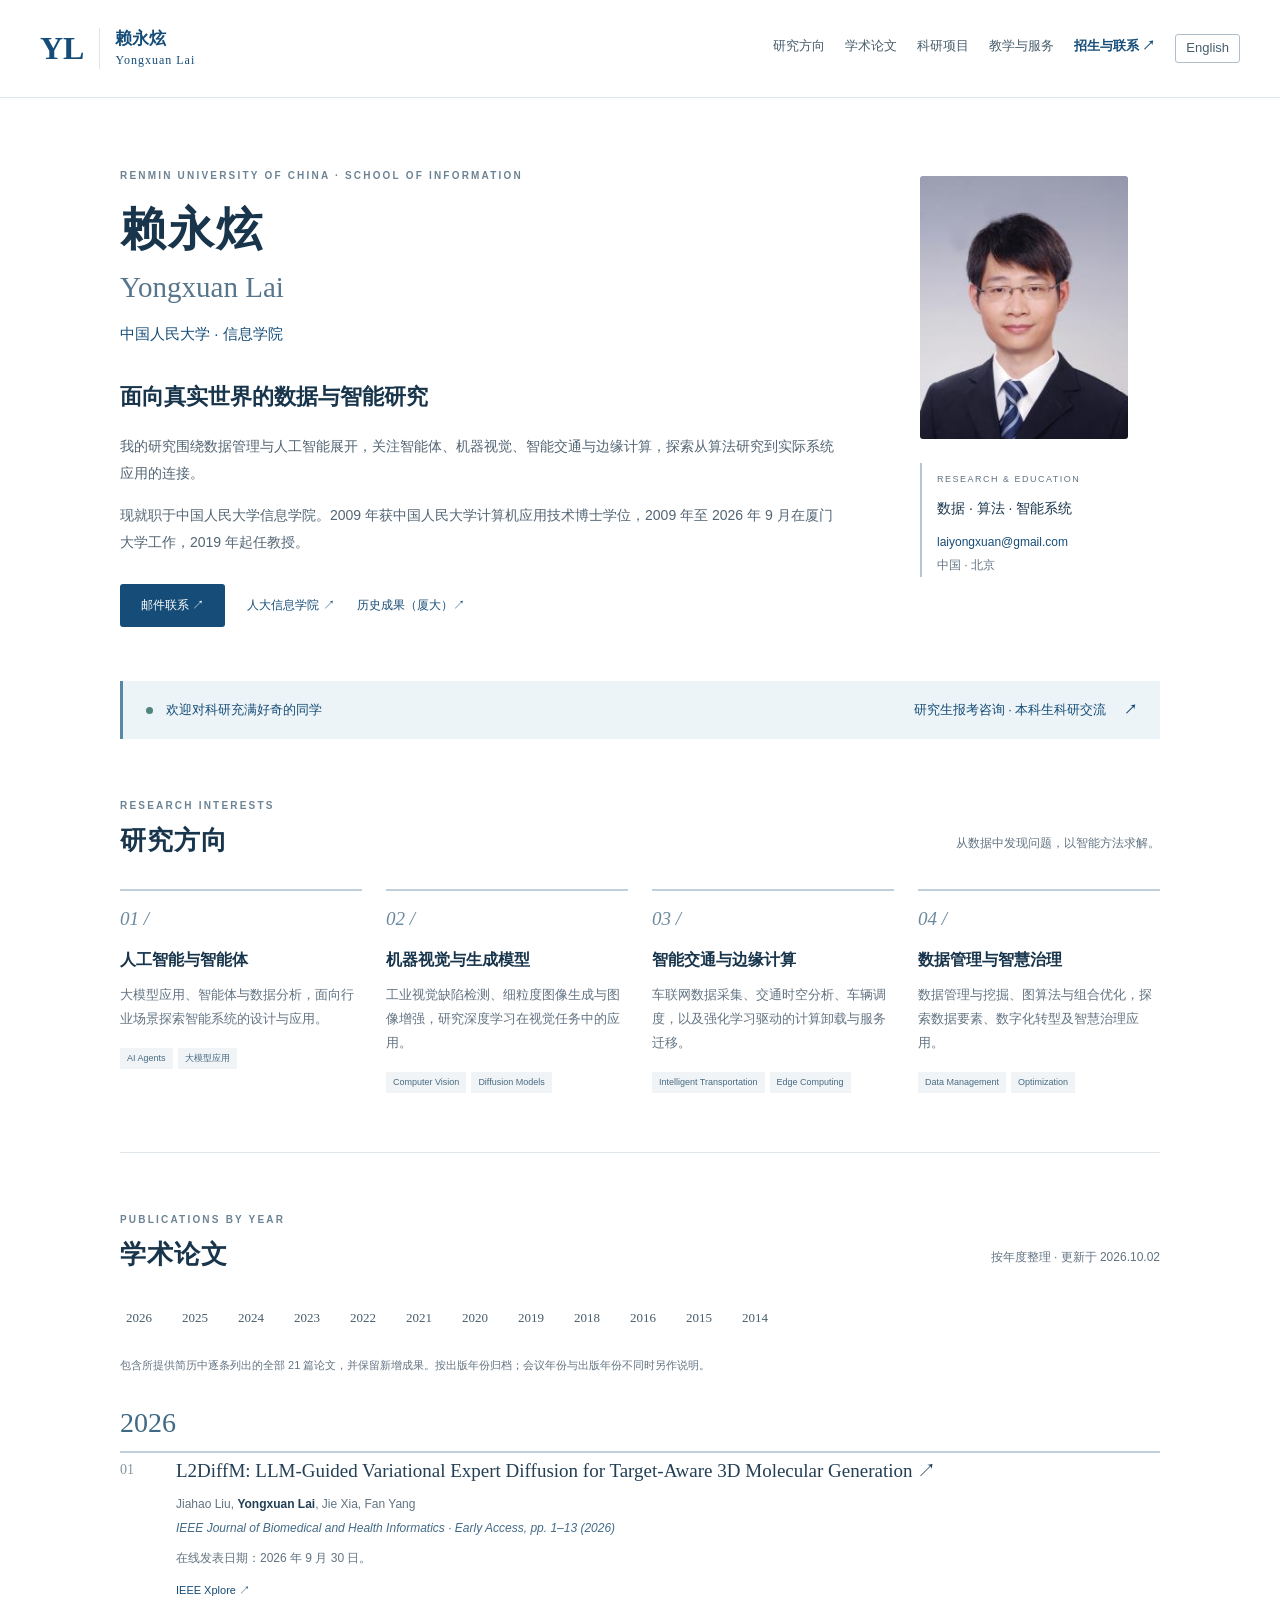
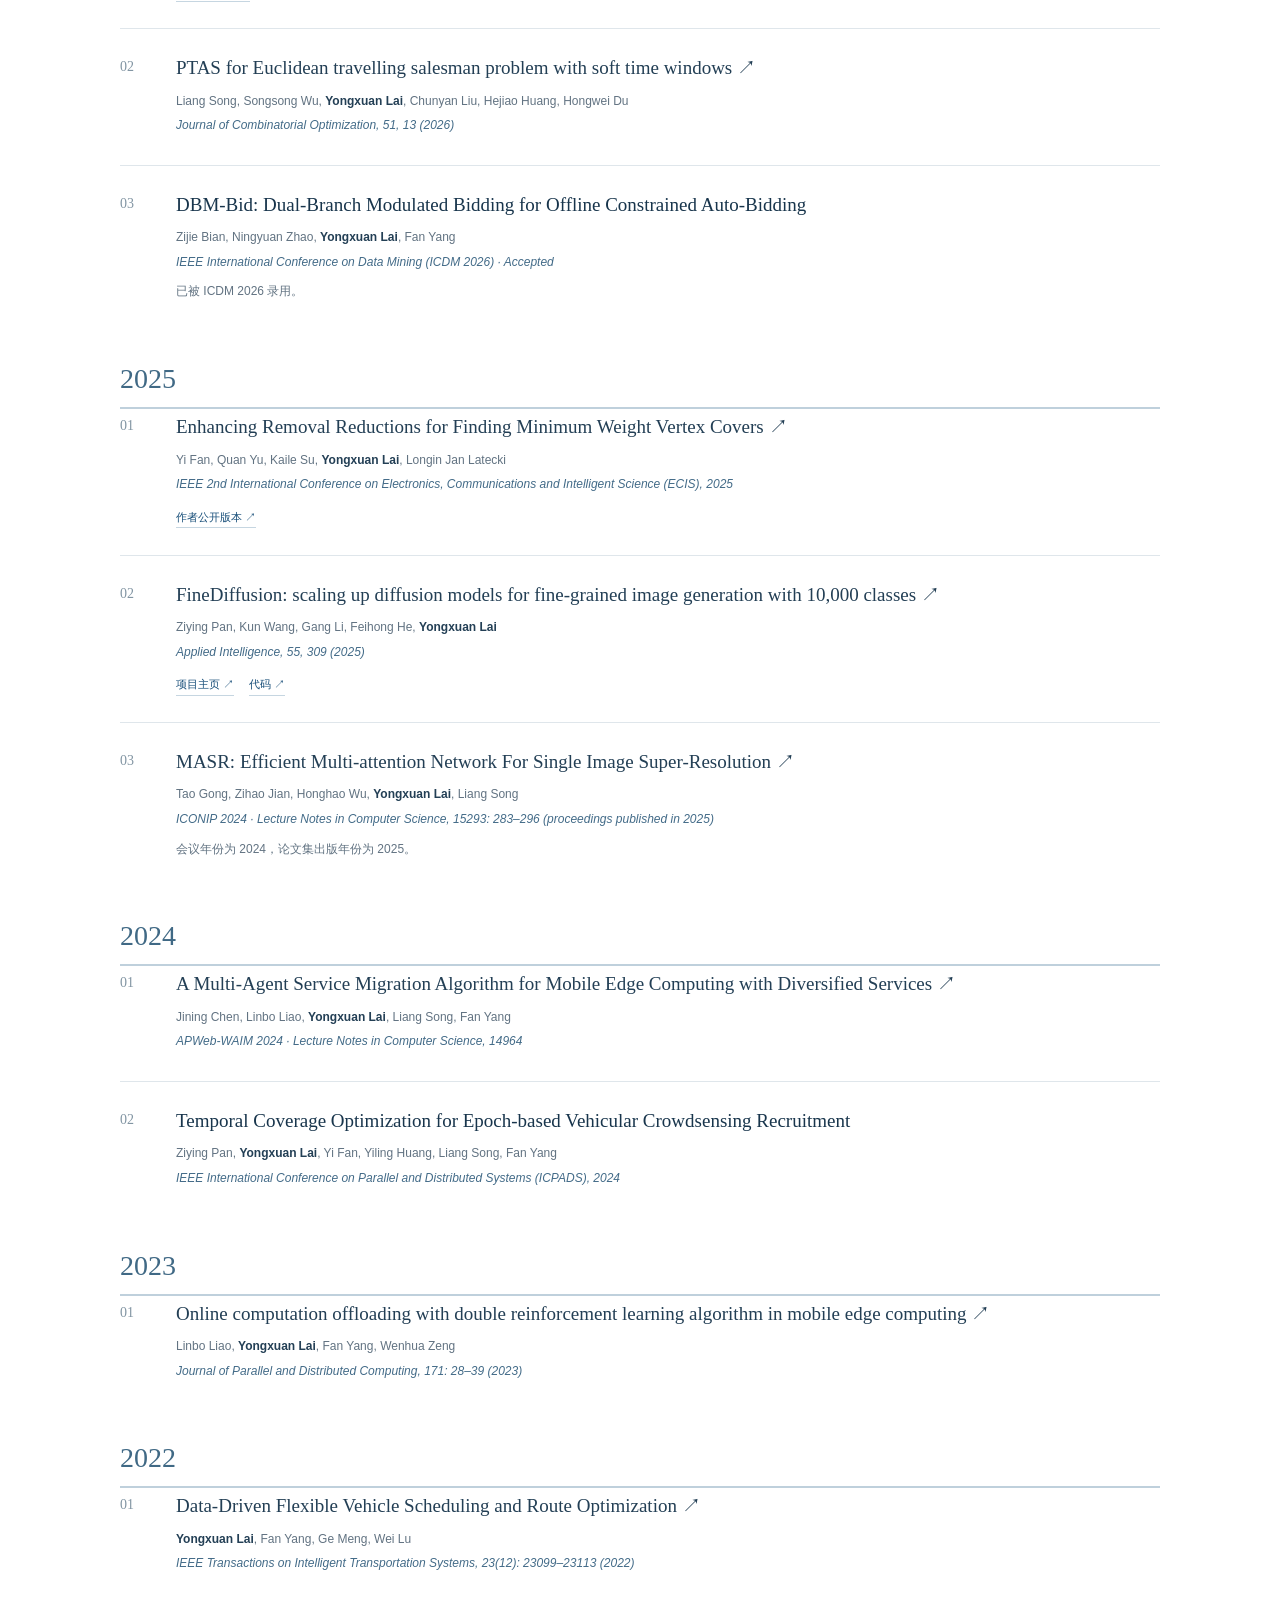
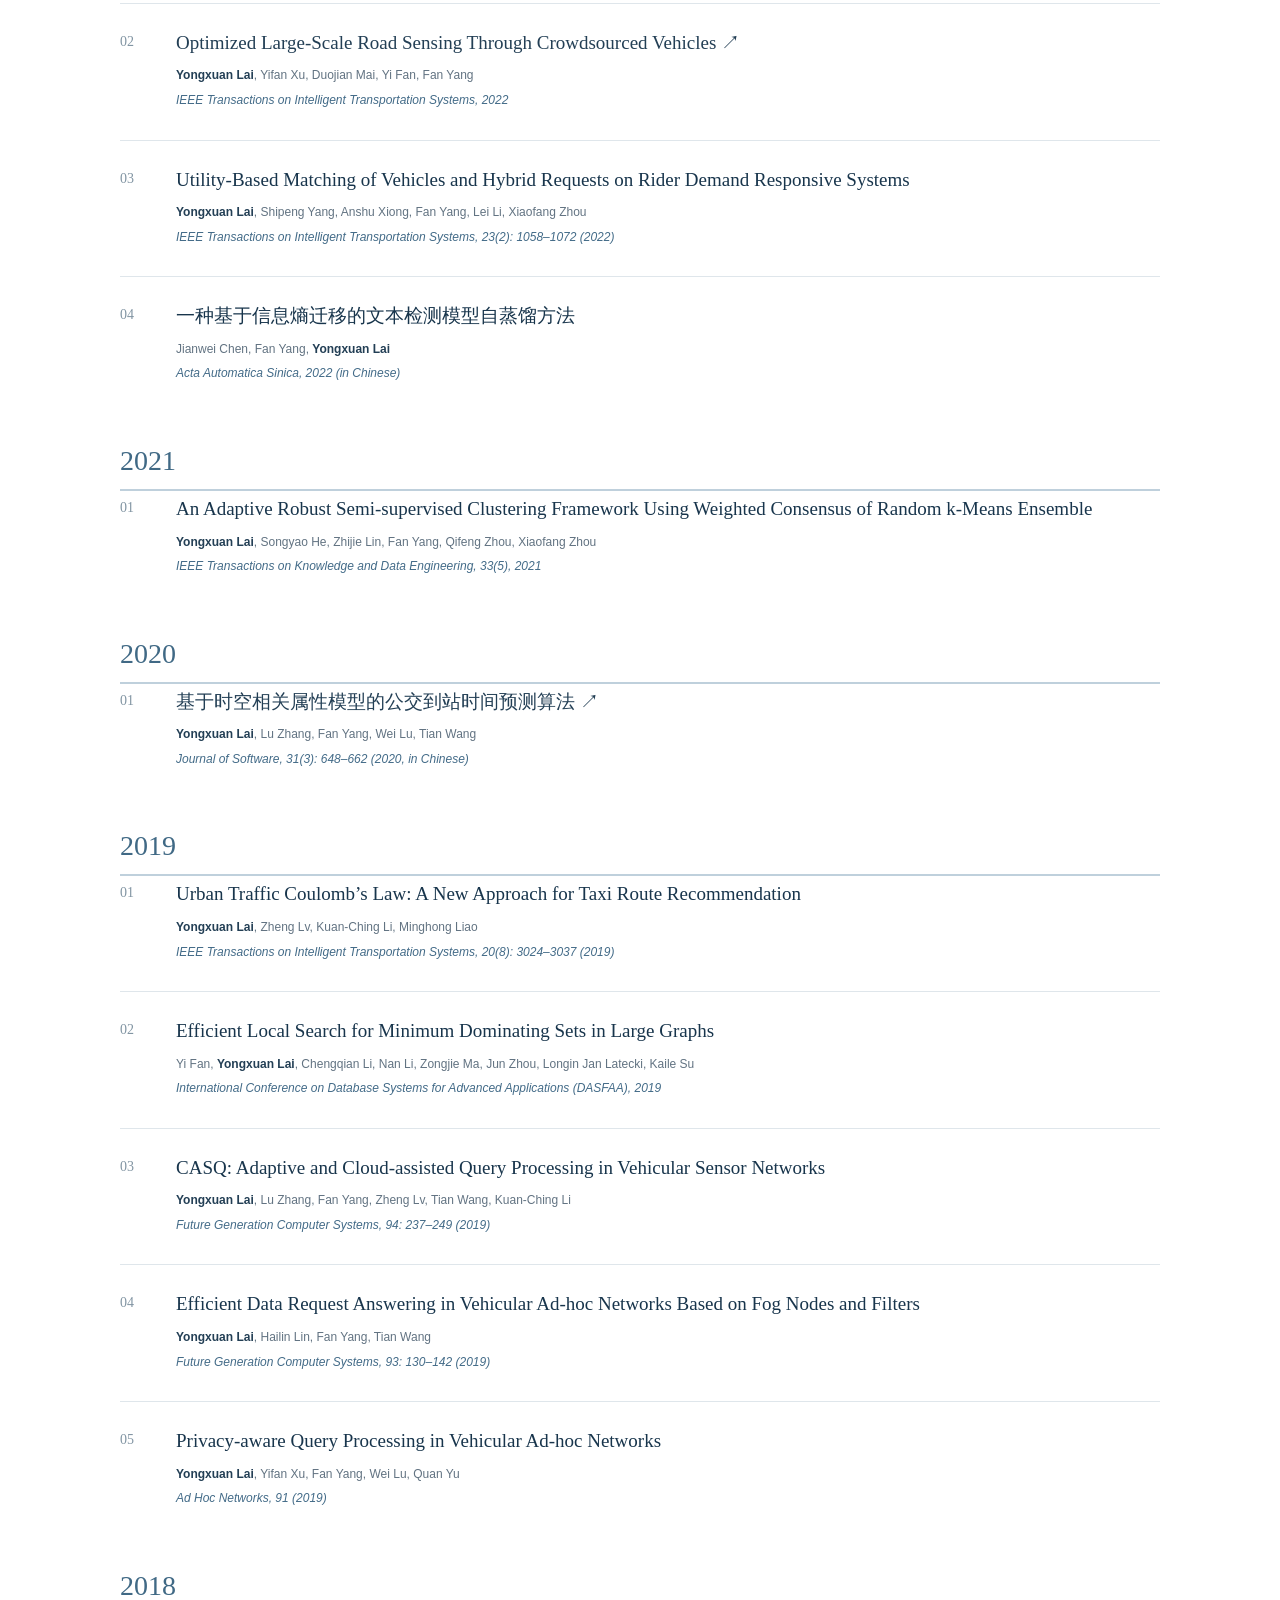
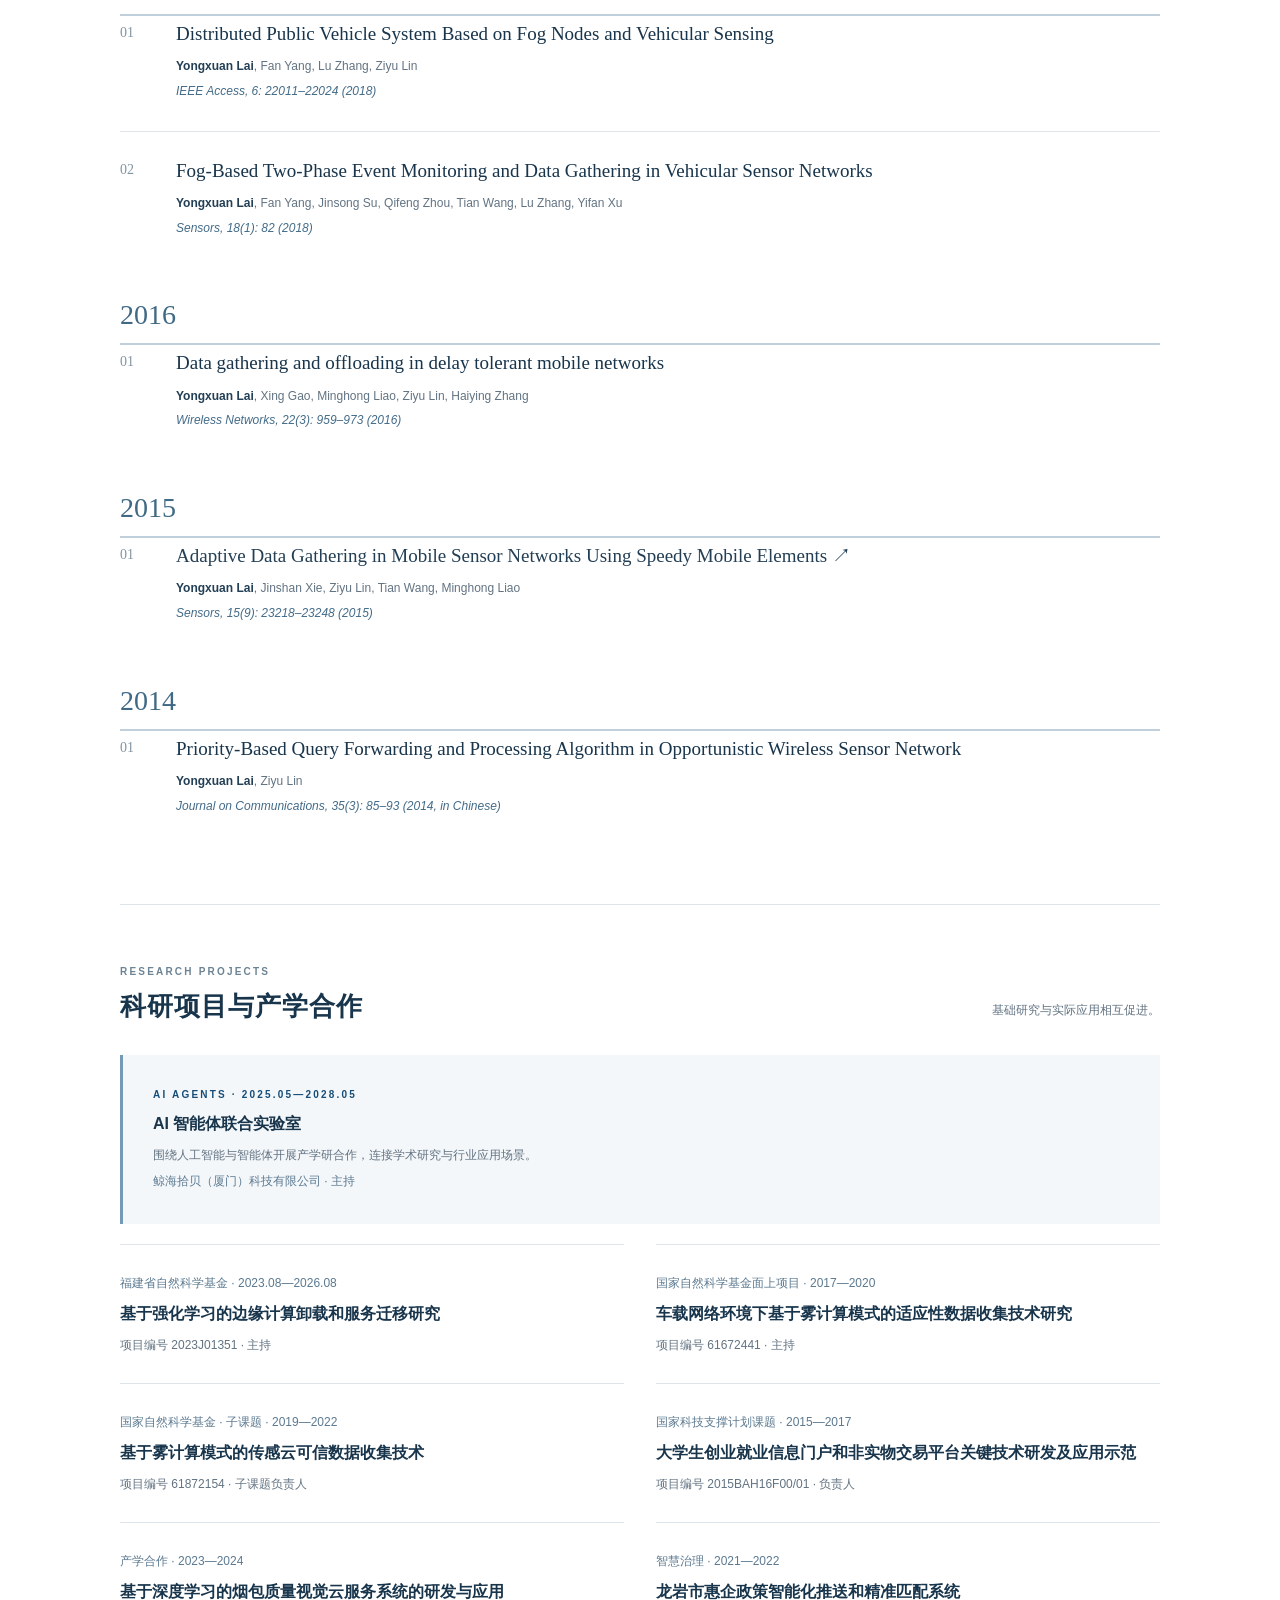
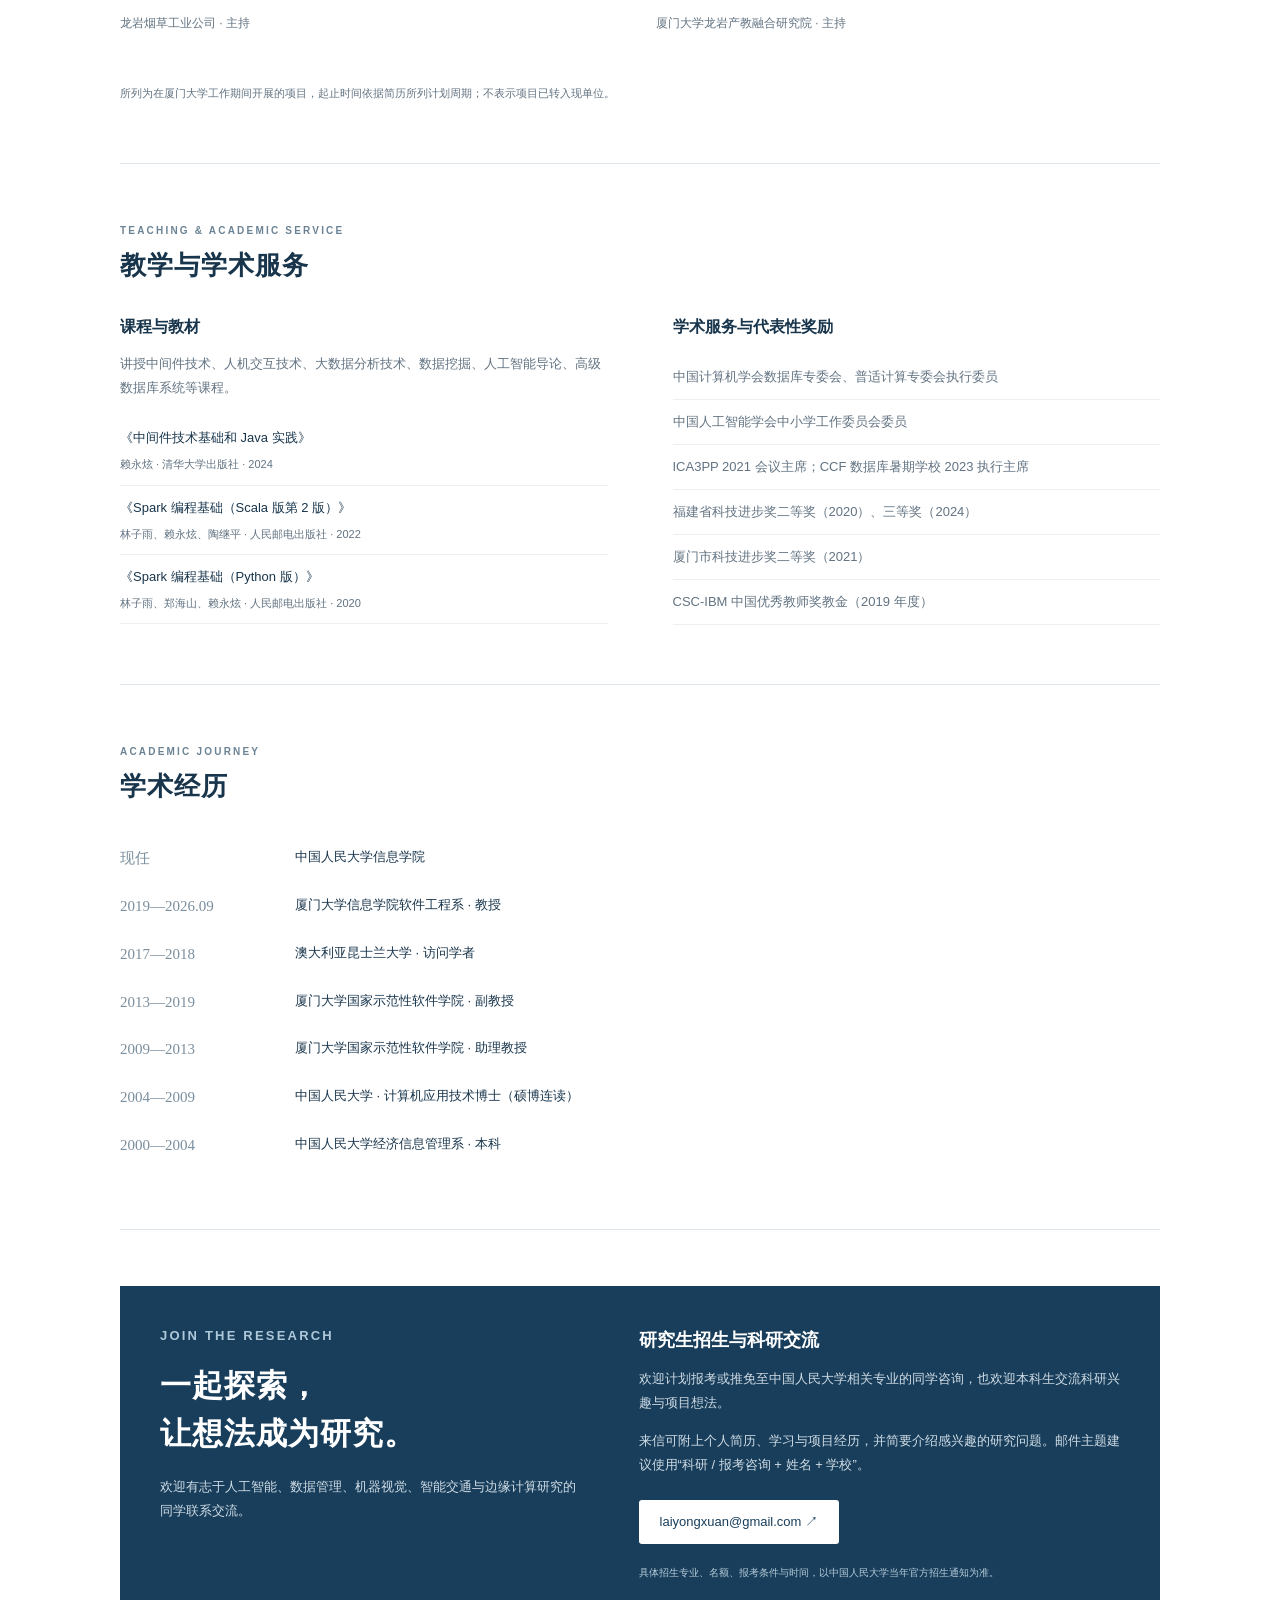
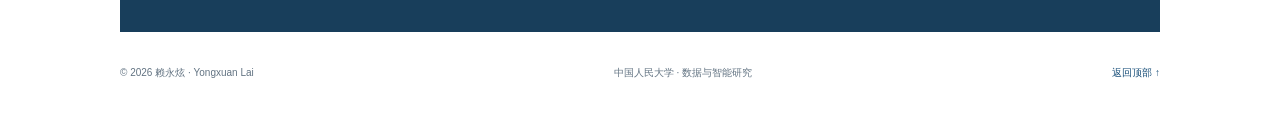
==== zh.html @ f5ac89d7 "feat: update RUC affiliation and publish bilingual homepage with full bibliography" ====
<!doctype html>
<html lang="zh-CN">
<head>
<meta charset="utf-8"><meta name="viewport" content="width=device-width, initial-scale=1">
<title>赖永炫 Yongxuan Lai | 中国人民大学 · 学术主页</title>
<meta name="description" content="中国人民大学信息学院赖永炫的学术主页：人工智能与智能体、数据管理、机器视觉、智能交通与边缘计算。科研论文、项目及研究生招生。">
<meta name="theme-color" content="#163e65">
<link rel="icon" href="assets/favicon.svg" type="image/svg+xml"><link rel="stylesheet" href="style.css">
<link rel="alternate" hreflang="en" href="https://laiyongxuan.github.io/">
<link rel="alternate" hreflang="zh-CN" href="https://laiyongxuan.github.io/zh.html">
<link rel="alternate" hreflang="x-default" href="https://laiyongxuan.github.io/">
<link rel="canonical" href="https://laiyongxuan.github.io/zh.html">
</head>
<body>
<a class="skip" href="#main">跳转到正文</a>
<header><a class="brand" href="#about">YL<span>赖永炫 <small>Yongxuan Lai</small></span></a><nav aria-label="主导航"><a href="#research">研究方向</a><a href="#publications">学术论文</a><a href="#projects">科研项目</a><a href="#teaching">教学与服务</a><a class="nav-join" href="#join">招生与联系 ↗</a><a class="language-switch" href="index.html" lang="en" hreflang="en">English</a></nav></header>
<main id="main">
<section class="hero" id="about"><div class="intro"><p class="eyebrow">RENMIN UNIVERSITY OF CHINA · SCHOOL OF INFORMATION</p><h1>赖永炫 <span>Yongxuan Lai</span></h1><p class="position">中国人民大学 · 信息学院</p><p class="lead">面向真实世界的数据与智能研究</p><p>我的研究围绕数据管理与人工智能展开，关注智能体、机器视觉、智能交通与边缘计算，探索从算法研究到实际系统应用的连接。</p><p>现就职于中国人民大学信息学院。2009 年获中国人民大学计算机应用技术博士学位，2009 年至 2026 年 9 月在厦门大学工作，2019 年起任教授。</p><div class="hero-links"><a class="button" href="mailto:laiyongxuan@gmail.com">邮件联系 ↗</a><a href="https://info.ruc.edu.cn/" target="_blank" rel="noopener noreferrer">人大信息学院 ↗</a><a href="https://scholar.xmu.edu.cn/Authors/Index?id=LaiYongXuan" target="_blank" rel="noopener noreferrer">历史成果（厦大）↗</a></div></div><aside class="profile"><img src="assets/portrait.jpg" alt="赖永炫" width="225" height="285"><div><span class="profile-label">RESEARCH & EDUCATION</span><p>数据 · 算法 · 智能系统</p><a href="mailto:laiyongxuan@gmail.com">laiyongxuan@gmail.com</a><small>中国 · 北京</small></div></aside></section>
<a class="recruit-strip" href="#join"><span><i></i> 欢迎对科研充满好奇的同学</span><span>研究生报考咨询 · 本科生科研交流 <b>↗</b></span></a>
<section id="research"><div class="section-heading"><div><p class="eyebrow">RESEARCH INTERESTS</p><h2>研究方向</h2></div><p>从数据中发现问题，以智能方法求解。</p></div><div class="research-grid">
<article><span class="number">01 /</span><h3>人工智能与智能体</h3><p>大模型应用、智能体与数据分析，面向行业场景探索智能系统的设计与应用。</p><div class="tags"><span>AI Agents</span><span>大模型应用</span></div></article>
<article><span class="number">02 /</span><h3>机器视觉与生成模型</h3><p>工业视觉缺陷检测、细粒度图像生成与图像增强，研究深度学习在视觉任务中的应用。</p><div class="tags"><span>Computer Vision</span><span>Diffusion Models</span></div></article>
<article><span class="number">03 /</span><h3>智能交通与边缘计算</h3><p>车联网数据采集、交通时空分析、车辆调度，以及强化学习驱动的计算卸载与服务迁移。</p><div class="tags"><span>Intelligent Transportation</span><span>Edge Computing</span></div></article>
<article><span class="number">04 /</span><h3>数据管理与智慧治理</h3><p>数据管理与挖掘、图算法与组合优化，探索数据要素、数字化转型及智慧治理应用。</p><div class="tags"><span>Data Management</span><span>Optimization</span></div></article>
</div></section>
<section id="publications"><div class="section-heading"><div><p class="eyebrow">PUBLICATIONS BY YEAR</p><h2>学术论文</h2></div><p>按年度整理 · 更新于 2026.10.02</p></div><nav class="year-nav" aria-label="论文年份"><a href="#papers-2026">2026</a><a href="#papers-2025">2025</a><a href="#papers-2024">2024</a><a href="#papers-2023">2023</a><a href="#papers-2022">2022</a><a href="#papers-2021">2021</a><a href="#papers-2020">2020</a><a href="#papers-2019">2019</a><a href="#papers-2018">2018</a><a href="#papers-2016">2016</a><a href="#papers-2015">2015</a><a href="#papers-2014">2014</a></nav><p class="section-note">包含所提供简历中逐条列出的全部 21 篇论文，并保留新增成果。按出版年份归档；会议年份与出版年份不同时另作说明。</p><div class="publication-year" id="papers-2026"><h3>2026</h3><div class="paper-list"><article class="paper" data-status="published"><div class="paper-index">01</div><div><h4><a href="https://doi.org/10.1109/JBHI.2026.3737835">L2DiffM: LLM-Guided Variational Expert Diffusion for Target-Aware 3D Molecular Generation ↗</a></h4><p>Jiahao Liu, <strong>Yongxuan Lai</strong>, Jie Xia, Fan Yang</p><p class="venue">IEEE Journal of Biomedical and Health Informatics · Early Access, pp. 1–13 (2026)</p><p class="paper-note">在线发表日期：2026 年 9 月 30 日。</p><a class="paper-link" href="https://ieeexplore.ieee.org/document/11715883">IEEE Xplore ↗</a></div></article><article class="paper" data-status="published"><div class="paper-index">02</div><div><h4><a href="https://doi.org/10.1007/s10878-025-01387-z">PTAS for Euclidean travelling salesman problem with soft time windows ↗</a></h4><p>Liang Song, Songsong Wu, <strong>Yongxuan Lai</strong>, Chunyan Liu, Hejiao Huang, Hongwei Du</p><p class="venue">Journal of Combinatorial Optimization, 51, 13 (2026)</p></div></article><article class="paper" data-status="accepted"><div class="paper-index">03</div><div><h4>DBM-Bid: Dual-Branch Modulated Bidding for Offline Constrained Auto-Bidding</h4><p>Zijie Bian, Ningyuan Zhao, <strong>Yongxuan Lai</strong>, Fan Yang</p><p class="venue">IEEE International Conference on Data Mining (ICDM 2026) · Accepted</p><p class="paper-note">已被 ICDM 2026 录用。</p></div></article></div></div><div class="publication-year" id="papers-2025"><h3>2025</h3><div class="paper-list"><article class="paper" data-status="published"><div class="paper-index">01</div><div><h4><a href="https://doi.org/10.1109/ECIS65594.2025.11086670">Enhancing Removal Reductions for Finding Minimum Weight Vertex Covers ↗</a></h4><p>Yi Fan, Quan Yu, Kaile Su, <strong>Yongxuan Lai</strong>, Longin Jan Latecki</p><p class="venue">IEEE 2nd International Conference on Electronics, Communications and Intelligent Science (ECIS), 2025</p><a class="paper-link" href="https://cis.temple.edu/~latecki/Papers/YiFan2025.pdf">作者公开版本 ↗</a></div></article><article class="paper" data-status="published"><div class="paper-index">02</div><div><h4><a href="https://doi.org/10.1007/s10489-024-06215-1">FineDiffusion: scaling up diffusion models for fine-grained image generation with 10,000 classes ↗</a></h4><p>Ziying Pan, Kun Wang, Gang Li, Feihong He, <strong>Yongxuan Lai</strong></p><p class="venue">Applied Intelligence, 55, 309 (2025)</p><a class="paper-link" href="https://finediffusion.github.io/">项目主页 ↗</a><a class="paper-link" href="https://github.com/FineDiffusion/FineDiffusion/">代码 ↗</a></div></article><article class="paper" data-status="published"><div class="paper-index">03</div><div><h4><a href="https://doi.org/10.1007/978-981-96-6596-9_20">MASR: Efficient Multi-attention Network For Single Image Super-Resolution ↗</a></h4><p>Tao Gong, Zihao Jian, Honghao Wu, <strong>Yongxuan Lai</strong>, Liang Song</p><p class="venue">ICONIP 2024 · Lecture Notes in Computer Science, 15293: 283–296 (proceedings published in 2025)</p><p class="paper-note">会议年份为 2024，论文集出版年份为 2025。</p></div></article></div></div><div class="publication-year" id="papers-2024"><h3>2024</h3><div class="paper-list"><article class="paper" data-status="published"><div class="paper-index">01</div><div><h4><a href="https://doi.org/10.1007/978-981-97-7241-4_22">A Multi-Agent Service Migration Algorithm for Mobile Edge Computing with Diversified Services ↗</a></h4><p>Jining Chen, Linbo Liao, <strong>Yongxuan Lai</strong>, Liang Song, Fan Yang</p><p class="venue">APWeb-WAIM 2024 · Lecture Notes in Computer Science, 14964</p></div></article><article class="paper" data-status="published"><div class="paper-index">02</div><div><h4>Temporal Coverage Optimization for Epoch-based Vehicular Crowdsensing Recruitment</h4><p>Ziying Pan, <strong>Yongxuan Lai</strong>, Yi Fan, Yiling Huang, Liang Song, Fan Yang</p><p class="venue">IEEE International Conference on Parallel and Distributed Systems (ICPADS), 2024</p></div></article></div></div><div class="publication-year" id="papers-2023"><h3>2023</h3><div class="paper-list"><article class="paper" data-status="published"><div class="paper-index">01</div><div><h4><a href="https://doi.org/10.1016/j.jpdc.2022.09.006">Online computation offloading with double reinforcement learning algorithm in mobile edge computing ↗</a></h4><p>Linbo Liao, <strong>Yongxuan Lai</strong>, Fan Yang, Wenhua Zeng</p><p class="venue">Journal of Parallel and Distributed Computing, 171: 28–39 (2023)</p></div></article></div></div><div class="publication-year" id="papers-2022"><h3>2022</h3><div class="paper-list"><article class="paper" data-status="published"><div class="paper-index">01</div><div><h4><a href="https://doi.org/10.1109/TITS.2022.3204644">Data-Driven Flexible Vehicle Scheduling and Route Optimization ↗</a></h4><p><strong>Yongxuan Lai</strong>, Fan Yang, Ge Meng, Wei Lu</p><p class="venue">IEEE Transactions on Intelligent Transportation Systems, 23(12): 23099–23113 (2022)</p></div></article><article class="paper" data-status="published"><div class="paper-index">02</div><div><h4><a href="https://doi.org/10.1109/TITS.2022.3147211">Optimized Large-Scale Road Sensing Through Crowdsourced Vehicles ↗</a></h4><p><strong>Yongxuan Lai</strong>, Yifan Xu, Duojian Mai, Yi Fan, Fan Yang</p><p class="venue">IEEE Transactions on Intelligent Transportation Systems, 2022</p></div></article><article class="paper" data-status="published"><div class="paper-index">03</div><div><h4>Utility-Based Matching of Vehicles and Hybrid Requests on Rider Demand Responsive Systems</h4><p><strong>Yongxuan Lai</strong>, Shipeng Yang, Anshu Xiong, Fan Yang, Lei Li, Xiaofang Zhou</p><p class="venue">IEEE Transactions on Intelligent Transportation Systems, 23(2): 1058–1072 (2022)</p></div></article><article class="paper" data-status="published"><div class="paper-index">04</div><div><h4>一种基于信息熵迁移的文本检测模型自蒸馏方法</h4><p>Jianwei Chen, Fan Yang, <strong>Yongxuan Lai</strong></p><p class="venue">Acta Automatica Sinica, 2022 (in Chinese)</p></div></article></div></div><div class="publication-year" id="papers-2021"><h3>2021</h3><div class="paper-list"><article class="paper" data-status="published"><div class="paper-index">01</div><div><h4>An Adaptive Robust Semi-supervised Clustering Framework Using Weighted Consensus of Random k-Means Ensemble</h4><p><strong>Yongxuan Lai</strong>, Songyao He, Zhijie Lin, Fan Yang, Qifeng Zhou, Xiaofang Zhou</p><p class="venue">IEEE Transactions on Knowledge and Data Engineering, 33(5), 2021</p></div></article></div></div><div class="publication-year" id="papers-2020"><h3>2020</h3><div class="paper-list"><article class="paper" data-status="published"><div class="paper-index">01</div><div><h4><a href="https://doi.org/10.13328/j.cnki.jos.005901">基于时空相关属性模型的公交到站时间预测算法 ↗</a></h4><p><strong>Yongxuan Lai</strong>, Lu Zhang, Fan Yang, Wei Lu, Tian Wang</p><p class="venue">Journal of Software, 31(3): 648–662 (2020, in Chinese)</p></div></article></div></div><div class="publication-year" id="papers-2019"><h3>2019</h3><div class="paper-list"><article class="paper" data-status="published"><div class="paper-index">01</div><div><h4>Urban Traffic Coulomb’s Law: A New Approach for Taxi Route Recommendation</h4><p><strong>Yongxuan Lai</strong>, Zheng Lv, Kuan-Ching Li, Minghong Liao</p><p class="venue">IEEE Transactions on Intelligent Transportation Systems, 20(8): 3024–3037 (2019)</p></div></article><article class="paper" data-status="published"><div class="paper-index">02</div><div><h4>Efficient Local Search for Minimum Dominating Sets in Large Graphs</h4><p>Yi Fan, <strong>Yongxuan Lai</strong>, Chengqian Li, Nan Li, Zongjie Ma, Jun Zhou, Longin Jan Latecki, Kaile Su</p><p class="venue">International Conference on Database Systems for Advanced Applications (DASFAA), 2019</p></div></article><article class="paper" data-status="published"><div class="paper-index">03</div><div><h4>CASQ: Adaptive and Cloud-assisted Query Processing in Vehicular Sensor Networks</h4><p><strong>Yongxuan Lai</strong>, Lu Zhang, Fan Yang, Zheng Lv, Tian Wang, Kuan-Ching Li</p><p class="venue">Future Generation Computer Systems, 94: 237–249 (2019)</p></div></article><article class="paper" data-status="published"><div class="paper-index">04</div><div><h4>Efficient Data Request Answering in Vehicular Ad-hoc Networks Based on Fog Nodes and Filters</h4><p><strong>Yongxuan Lai</strong>, Hailin Lin, Fan Yang, Tian Wang</p><p class="venue">Future Generation Computer Systems, 93: 130–142 (2019)</p></div></article><article class="paper" data-status="published"><div class="paper-index">05</div><div><h4>Privacy-aware Query Processing in Vehicular Ad-hoc Networks</h4><p><strong>Yongxuan Lai</strong>, Yifan Xu, Fan Yang, Wei Lu, Quan Yu</p><p class="venue">Ad Hoc Networks, 91 (2019)</p></div></article></div></div><div class="publication-year" id="papers-2018"><h3>2018</h3><div class="paper-list"><article class="paper" data-status="published"><div class="paper-index">01</div><div><h4>Distributed Public Vehicle System Based on Fog Nodes and Vehicular Sensing</h4><p><strong>Yongxuan Lai</strong>, Fan Yang, Lu Zhang, Ziyu Lin</p><p class="venue">IEEE Access, 6: 22011–22024 (2018)</p></div></article><article class="paper" data-status="published"><div class="paper-index">02</div><div><h4>Fog-Based Two-Phase Event Monitoring and Data Gathering in Vehicular Sensor Networks</h4><p><strong>Yongxuan Lai</strong>, Fan Yang, Jinsong Su, Qifeng Zhou, Tian Wang, Lu Zhang, Yifan Xu</p><p class="venue">Sensors, 18(1): 82 (2018)</p></div></article></div></div><div class="publication-year" id="papers-2016"><h3>2016</h3><div class="paper-list"><article class="paper" data-status="published"><div class="paper-index">01</div><div><h4>Data gathering and offloading in delay tolerant mobile networks</h4><p><strong>Yongxuan Lai</strong>, Xing Gao, Minghong Liao, Ziyu Lin, Haiying Zhang</p><p class="venue">Wireless Networks, 22(3): 959–973 (2016)</p></div></article></div></div><div class="publication-year" id="papers-2015"><h3>2015</h3><div class="paper-list"><article class="paper" data-status="published"><div class="paper-index">01</div><div><h4><a href="https://doi.org/10.3390/s150923218">Adaptive Data Gathering in Mobile Sensor Networks Using Speedy Mobile Elements ↗</a></h4><p><strong>Yongxuan Lai</strong>, Jinshan Xie, Ziyu Lin, Tian Wang, Minghong Liao</p><p class="venue">Sensors, 15(9): 23218–23248 (2015)</p></div></article></div></div><div class="publication-year" id="papers-2014"><h3>2014</h3><div class="paper-list"><article class="paper" data-status="published"><div class="paper-index">01</div><div><h4>Priority-Based Query Forwarding and Processing Algorithm in Opportunistic Wireless Sensor Network</h4><p><strong>Yongxuan Lai</strong>, Ziyu Lin</p><p class="venue">Journal on Communications, 35(3): 85–93 (2014, in Chinese)</p></div></article></div></div></section>
<section id="projects"><div class="section-heading"><div><p class="eyebrow">RESEARCH PROJECTS</p><h2>科研项目与产学合作</h2></div><p>基础研究与实际应用相互促进。</p></div><div class="projects">
<article class="featured-project"><p class="eyebrow">AI AGENTS · 2025.05—2028.05</p><h3>AI 智能体联合实验室</h3><p>围绕人工智能与智能体开展产学研合作，连接学术研究与行业应用场景。</p><p class="project-meta">鲸海拾贝（厦门）科技有限公司 · 主持</p></article>
<article><p class="project-meta">福建省自然科学基金 · 2023.08—2026.08</p><h3>基于强化学习的边缘计算卸载和服务迁移研究</h3><p>项目编号 2023J01351 · 主持</p></article>
<article><p class="project-meta">国家自然科学基金面上项目 · 2017—2020</p><h3>车载网络环境下基于雾计算模式的适应性数据收集技术研究</h3><p>项目编号 61672441 · 主持</p></article>
<article><p class="project-meta">国家自然科学基金 · 子课题 · 2019—2022</p><h3>基于雾计算模式的传感云可信数据收集技术</h3><p>项目编号 61872154 · 子课题负责人</p></article>
<article><p class="project-meta">国家科技支撑计划课题 · 2015—2017</p><h3>大学生创业就业信息门户和非实物交易平台关键技术研发及应用示范</h3><p>项目编号 2015BAH16F00/01 · 负责人</p></article>
<article><p class="project-meta">产学合作 · 2023—2024</p><h3>基于深度学习的烟包质量视觉云服务系统的研发与应用</h3><p>龙岩烟草工业公司 · 主持</p></article>
<article><p class="project-meta">智慧治理 · 2021—2022</p><h3>龙岩市惠企政策智能化推送和精准匹配系统</h3><p>厦门大学龙岩产教融合研究院 · 主持</p></article>
</div><p class="section-note">所列为在厦门大学工作期间开展的项目，起止时间依据简历所列计划周期；不表示项目已转入现单位。</p></section>
<section id="teaching"><div class="section-heading"><div><p class="eyebrow">TEACHING & ACADEMIC SERVICE</p><h2>教学与学术服务</h2></div></div><div class="two-columns"><div><h3 class="subheading">课程与教材</h3><p>讲授中间件技术、人机交互技术、大数据分析技术、数据挖掘、人工智能导论、高级数据库系统等课程。</p><ul class="clean-list"><li><strong>《中间件技术基础和 Java 实践》</strong><span>赖永炫 · 清华大学出版社 · 2024</span></li><li><strong>《Spark 编程基础（Scala 版第 2 版）》</strong><span>林子雨、赖永炫、陶继平 · 人民邮电出版社 · 2022</span></li><li><strong>《Spark 编程基础（Python 版）》</strong><span>林子雨、郑海山、赖永炫 · 人民邮电出版社 · 2020</span></li></ul></div><div><h3 class="subheading">学术服务与代表性奖励</h3><ul class="clean-list"><li>中国计算机学会数据库专委会、普适计算专委会执行委员</li><li>中国人工智能学会中小学工作委员会委员</li><li>ICA3PP 2021 会议主席；CCF 数据库暑期学校 2023 执行主席</li><li>福建省科技进步奖二等奖（2020）、三等奖（2024）</li><li>厦门市科技进步奖二等奖（2021）</li><li>CSC-IBM 中国优秀教师奖教金（2019 年度）</li></ul></div></div></section>
<section id="experience"><div class="section-heading"><div><p class="eyebrow">ACADEMIC JOURNEY</p><h2>学术经历</h2></div></div><div class="timeline"><p><time>现任</time><span>中国人民大学信息学院</span></p><p><time>2019—2026.09</time><span>厦门大学信息学院软件工程系 · 教授</span></p><p><time>2017—2018</time><span>澳大利亚昆士兰大学 · 访问学者</span></p><p><time>2013—2019</time><span>厦门大学国家示范性软件学院 · 副教授</span></p><p><time>2009—2013</time><span>厦门大学国家示范性软件学院 · 助理教授</span></p><p><time>2004—2009</time><span>中国人民大学 · 计算机应用技术博士（硕博连读）</span></p><p><time>2000—2004</time><span>中国人民大学经济信息管理系 · 本科</span></p></div></section>
<section class="join" id="join"><div><p class="eyebrow">JOIN THE RESEARCH</p><h2>一起探索，<br>让想法成为研究。</h2><p>欢迎有志于人工智能、数据管理、机器视觉、智能交通与边缘计算研究的同学联系交流。</p></div><div><h3>研究生招生与科研交流</h3><p>欢迎计划报考或推免至中国人民大学相关专业的同学咨询，也欢迎本科生交流科研兴趣与项目想法。</p><p>来信可附上个人简历、学习与项目经历，并简要介绍感兴趣的研究问题。邮件主题建议使用“科研 / 报考咨询 + 姓名 + 学校”。</p><a class="button light" href="mailto:laiyongxuan@gmail.com?subject=%E7%A7%91%E7%A0%94%20%2F%20%E6%8A%A5%E8%80%83%E5%92%A8%E8%AF%A2">laiyongxuan@gmail.com ↗</a><p class="join-note">具体招生专业、名额、报考条件与时间，以中国人民大学当年官方招生通知为准。</p></div></section>
</main><footer><span>© 2026 赖永炫 · Yongxuan Lai</span><span>中国人民大学 · 数据与智能研究</span><a href="#about">返回顶部 ↑</a></footer>
</body></html>
---- style.css ----
:root{--ink:#18354c;--blue:#164d78;--muted:#627382;--line:#dfe6eb;--paper:#fff;--wash:#f4f7fa}*{box-sizing:border-box}html{scroll-behavior:smooth;scroll-padding-top:95px}body{margin:0;background:var(--paper);color:var(--ink);font-family:Inter,"Segoe UI","Microsoft YaHei",sans-serif;font-size:15px;line-height:1.85}a{color:var(--blue);text-decoration:none}a:hover{text-decoration:underline;text-underline-offset:5px}a:focus-visible{outline:3px solid #bc843f;outline-offset:5px}header{max-width:1200px;margin:auto;min-height:98px;display:flex;align-items:center;justify-content:space-between;padding:20px 40px;border-bottom:1px solid var(--line);gap:24px}.brand{display:flex;gap:15px;align-items:center;font-family:Georgia,serif;font-size:32px;font-weight:bold;line-height:1.3}.brand>span{border-left:1px solid var(--line);padding-left:15px;font-family:"Microsoft YaHei",sans-serif;font-size:17px}.brand small{display:block;font-weight:400;font-family:Georgia,serif;font-size:12px;letter-spacing:1px;margin-top:3px}nav{display:flex;gap:26px;font-size:13px}nav a{color:#475d6c}.nav-join{color:var(--blue);font-weight:600}main{max-width:1120px;margin:auto;padding:0 40px}.hero{display:grid;grid-template-columns:1fr 240px;gap:85px;padding:70px 0 54px;border:0}.eyebrow{font-size:10px;letter-spacing:2.2px;font-weight:700;color:#6c8394;line-height:1.6;margin:0 0 16px}h1{font-size:46px;letter-spacing:2px;line-height:1.3;margin:0 0 14px;font-weight:600}h1 span{font-family:Georgia,serif;font-size:29px;font-weight:400;letter-spacing:0;display:block;margin-top:9px;color:#57758b}.position{font-size:15px;margin:0 0 28px;color:var(--blue)}.lead{font-size:22px!important;font-weight:600;margin-bottom:12px!important}.intro>p:not(.eyebrow):not(.position){font-size:14px;line-height:1.95}.intro>p:not(.lead):not(.position):not(.eyebrow){color:#526574}.hero-links{display:flex;align-items:center;gap:22px;flex-wrap:wrap;margin-top:28px;font-size:12px}.button{display:inline-block;background:var(--blue);color:white;padding:10px 21px;border-radius:3px}.profile{padding-top:8px}.profile img{display:block;width:208px;height:263px;object-fit:cover;object-position:top;border-radius:3px;background:var(--wash)}.profile>div{border-left:2px solid #b2c6d5;margin-top:24px;padding-left:15px}.profile-label{font-size:9px;letter-spacing:1.5px;color:var(--muted)}.profile p{font-size:14px;margin:5px 0}.profile a{font-size:12px}.profile small{display:block;color:var(--muted);font-size:12px}.recruit-strip{display:flex;justify-content:space-between;gap:14px;background:#edf4f7;padding:17px 23px;border-left:3px solid #5789a7;font-size:13px}.recruit-strip i{display:inline-block;width:7px;height:7px;background:#4e857c;border-radius:50%;margin-right:9px}.recruit-strip b{margin-left:14px}section{padding:59px 0;border-bottom:1px solid var(--line);scroll-margin-top:15px}.section-heading{display:flex;justify-content:space-between;align-items:end;gap:20px;margin-bottom:29px}.section-heading .eyebrow{margin-bottom:7px}h2{font-size:26px;letter-spacing:1px;font-weight:600;line-height:1.5;margin:0}.section-heading>p{font-size:12px;color:var(--muted);margin:0 0 5px}h3{font-size:17px;font-weight:600;line-height:1.6;margin:0 0 12px}.research-grid{display:grid;grid-template-columns:repeat(4,1fr);gap:24px}.research-grid article{border-top:2px solid #bfd0dc;padding-top:15px}.number{font:italic 19px Georgia,serif;color:#6a899e}.research-grid h3{margin:14px 0 10px;font-size:16px}.research-grid p{font-size:13px;color:var(--muted);margin:0 0 17px}.tags{display:flex;gap:5px;flex-wrap:wrap}.tags span{font-size:9px;color:#486a81;background:#f0f4f7;padding:2px 7px}.paper{display:grid;grid-template-columns:76px 1fr;gap:24px;padding:25px 0;border-top:1px solid var(--line)}.paper:first-child{border-top:0;padding-top:4px}.year{font:23px Georgia,serif;color:#406985;padding-top:2px}.year span{display:block;font:10px "Microsoft YaHei",sans-serif;color:#588678;margin-top:10px}.paper h3{font-family:Georgia,"Times New Roman",serif;font-size:19px;line-height:1.45;margin-bottom:8px;font-weight:500}.paper h3 a{color:#233f55}.paper p{font-size:12px;line-height:1.8;color:var(--muted);margin:3px 0}.paper strong{color:#233f55;font-weight:600}.paper .venue{color:#436b88;font-style:italic}.paper .paper-note{margin-top:8px}.paper-link{display:inline-block;font-size:11px;margin:8px 15px 0 0;border-bottom:1px solid #c6d6e1}.section-note{font-size:11px;color:var(--muted);margin:22px 0 0}.projects{display:grid;grid-template-columns:1fr 1fr;gap:0 32px}.projects article{border-top:1px solid var(--line);padding:23px 0}.projects .featured-project{grid-column:1/-1;background:var(--wash);padding:28px 30px;margin-bottom:20px;border:0;border-left:3px solid #739bb6}.projects h3{font-size:16px;margin:7px 0}.projects p{font-size:12px;color:var(--muted);margin:4px 0}.projects .eyebrow{font-size:10px;color:var(--blue);margin-bottom:8px}.project-meta{color:#5b7990!important}.two-columns{display:grid;grid-template-columns:1fr 1fr;gap:65px}.two-columns p,.clean-list{font-size:13px;color:var(--muted)}.subheading{font-size:16px}.clean-list{list-style:none;padding:0;margin:16px 0 0}.clean-list li{padding:10px 0;border-bottom:1px solid #edf0f3}.clean-list strong{font-weight:500;color:var(--ink)}.clean-list span{display:block;font-size:11px;margin-top:4px}.timeline p{display:grid;grid-template-columns:155px 1fr;gap:20px;font-size:13px;margin:0;padding:10px 0}.timeline time{color:#7b8f9e;font-family:Georgia,serif;font-size:15px}.join{margin-top:56px;background:#183e5b;color:#fff;padding:40px;display:grid;grid-template-columns:1fr 1.15fr;gap:60px;border:0}.join .eyebrow{color:#aec8da}.join h2{font-size:31px;line-height:1.55;margin-bottom:16px}.join p{font-size:13px;color:#d0dce5}.join h3{font-size:18px}.join .light{background:#fff;color:#183e5b;font-size:13px;margin:10px 0}.join .join-note{font-size:10px;color:#b6cbd9}.skip{position:absolute;left:-1000px}.skip:focus{left:12px;top:12px;background:white;z-index:10;padding:12px}footer{max-width:1120px;margin:0 auto;padding:32px 40px;display:flex;gap:20px;justify-content:space-between;font-size:10px;color:var(--muted)}@media(max-width:900px){header{flex-wrap:wrap}nav{gap:22px;flex-wrap:wrap}.hero{gap:35px;grid-template-columns:1fr 208px}.research-grid{grid-template-columns:1fr 1fr}.join{gap:30px}.two-columns{gap:35px}}@media(max-width:600px){header{padding:20px 24px;gap:18px}nav{gap:10px 18px;font-size:12px}main{padding:0 24px}.hero{padding:35px 0;grid-template-columns:1fr;gap:24px}h1{font-size:38px}h1 span{font-size:25px}.profile{display:flex;gap:22px;align-items:center;padding:0}.profile img{width:100px;height:127px}.profile>div{margin:0}.hero-links{gap:15px}.recruit-strip{display:block;padding:14px 17px}.recruit-strip>span{display:block;font-size:12px}.section-heading{display:block}.section-heading>p{margin-top:12px}section{padding:40px 0}.research-grid{gap:24px 18px}.research-grid h3{font-size:15px}.paper{grid-template-columns:48px 1fr;gap:14px}.year{font-size:19px}.year span{font-size:9px}.paper h3{font-size:17px;overflow-wrap:anywhere}.projects,.two-columns{grid-template-columns:1fr;gap:15px}.timeline p{grid-template-columns:100px 1fr;gap:12px}.join{grid-template-columns:1fr;padding:28px 24px;margin-top:35px;gap:18px}.join h2{font-size:27px}footer{flex-wrap:wrap;padding:25px 24px;gap:10px 20px}}@media(prefers-reduced-motion:reduce){html{scroll-behavior:auto}}@media print{header,nav,.recruit-strip,.hero-links,.skip{display:none}main{padding:0;max-width:none}.hero{padding-top:0}section{break-inside:avoid}.join{background:white;color:var(--ink)}.join p,.join .eyebrow{color:var(--ink)}a{color:inherit}}
/* Bilingual navigation and yearly bibliography. */
header{max-width:1360px;flex-wrap:wrap}nav{gap:20px}.language-switch{border:1px solid #aebfcb;border-radius:3px;padding:1px 10px;white-space:nowrap}.year-nav{display:flex;flex-wrap:wrap;gap:8px 18px;font-family:Georgia,serif;margin-bottom:18px}.year-nav a{padding:3px 6px}.publication-year{padding-top:32px;scroll-margin-top:25px}.publication-year>h3{font:28px Georgia,serif;color:#406985;border-bottom:2px solid #bfd0dc;padding-bottom:12px;margin-bottom:0}.paper{grid-template-columns:36px 1fr;gap:20px}.paper-index{font:14px Georgia,serif;color:#8295a3;padding-top:5px}.paper h4{font-family:Georgia,"Times New Roman",serif;font-size:19px;line-height:1.5;margin:0 0 8px;font-weight:500}.paper h4 a{color:#233f55}.submissions{border-top:1px dashed #bcc8d0;margin-top:32px}.submissions>h3{font:600 19px "Segoe UI","Microsoft YaHei",sans-serif}.submissions .paper-note{color:#806530}html[lang="en"] .research-grid h3{font-size:16px}html[lang="en"] .hero{gap:55px}html[lang="en"] .intro .lead{line-height:1.5}.timeline time{white-space:nowrap}@media(max-width:600px){.paper{grid-template-columns:25px 1fr;gap:10px}.paper h4{font-size:17px;overflow-wrap:anywhere}html[lang="en"] h1{font-size:36px}html[lang="en"] .hero{gap:24px}header nav{gap:10px 14px}.timeline p{grid-template-columns:118px 1fr}.hero-links a{overflow-wrap:anywhere}}
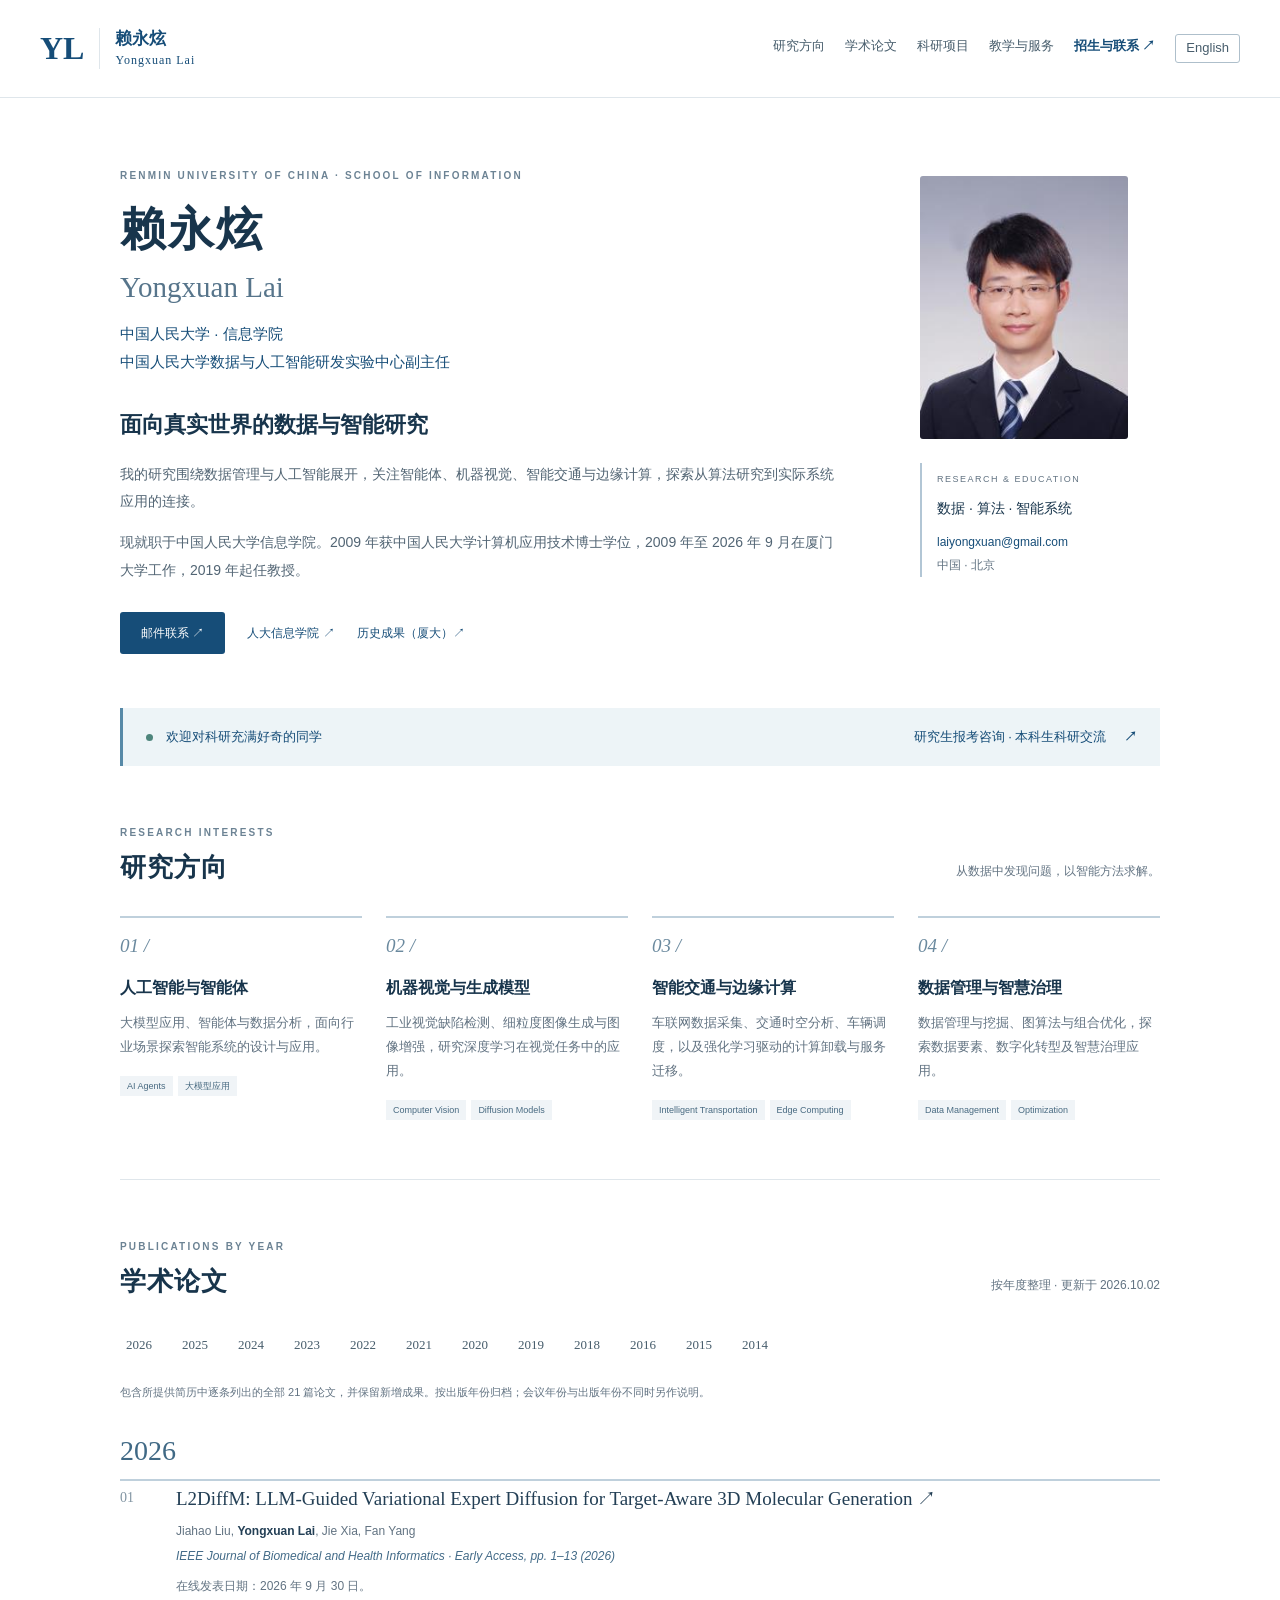
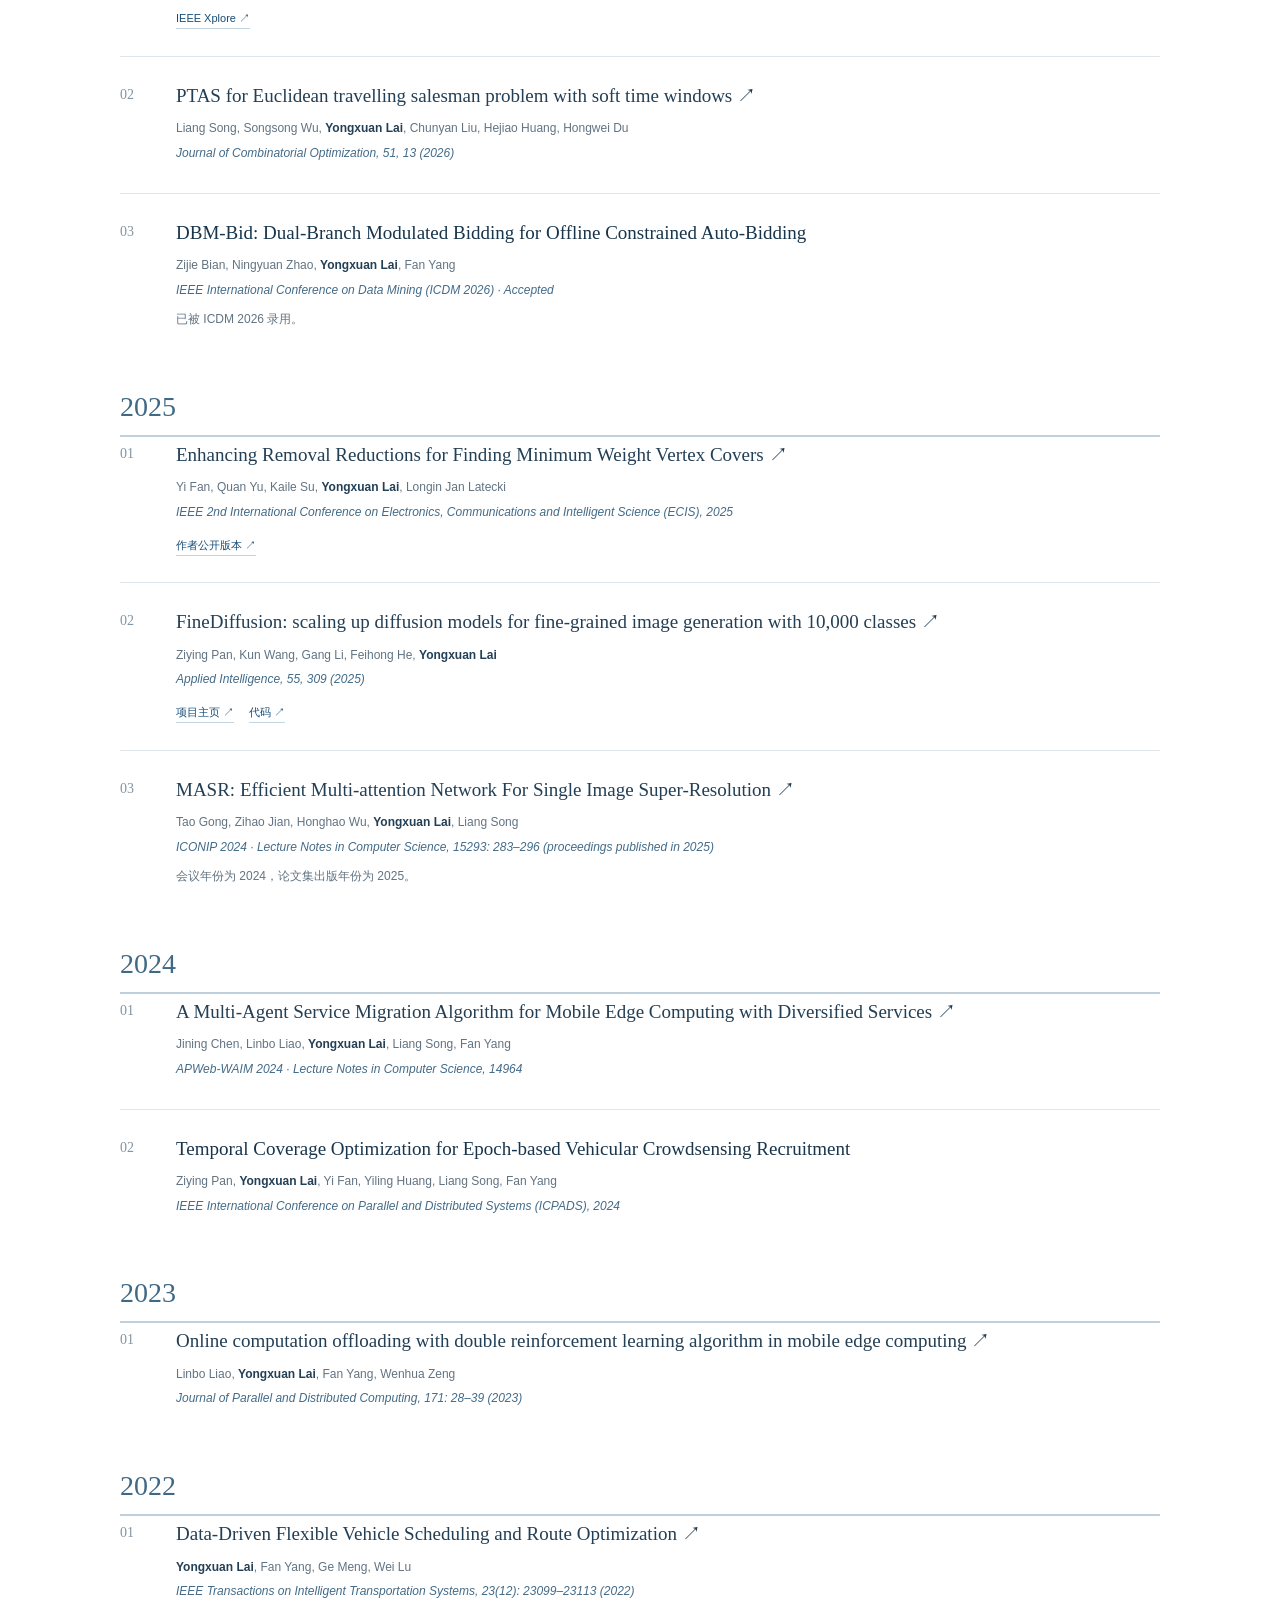
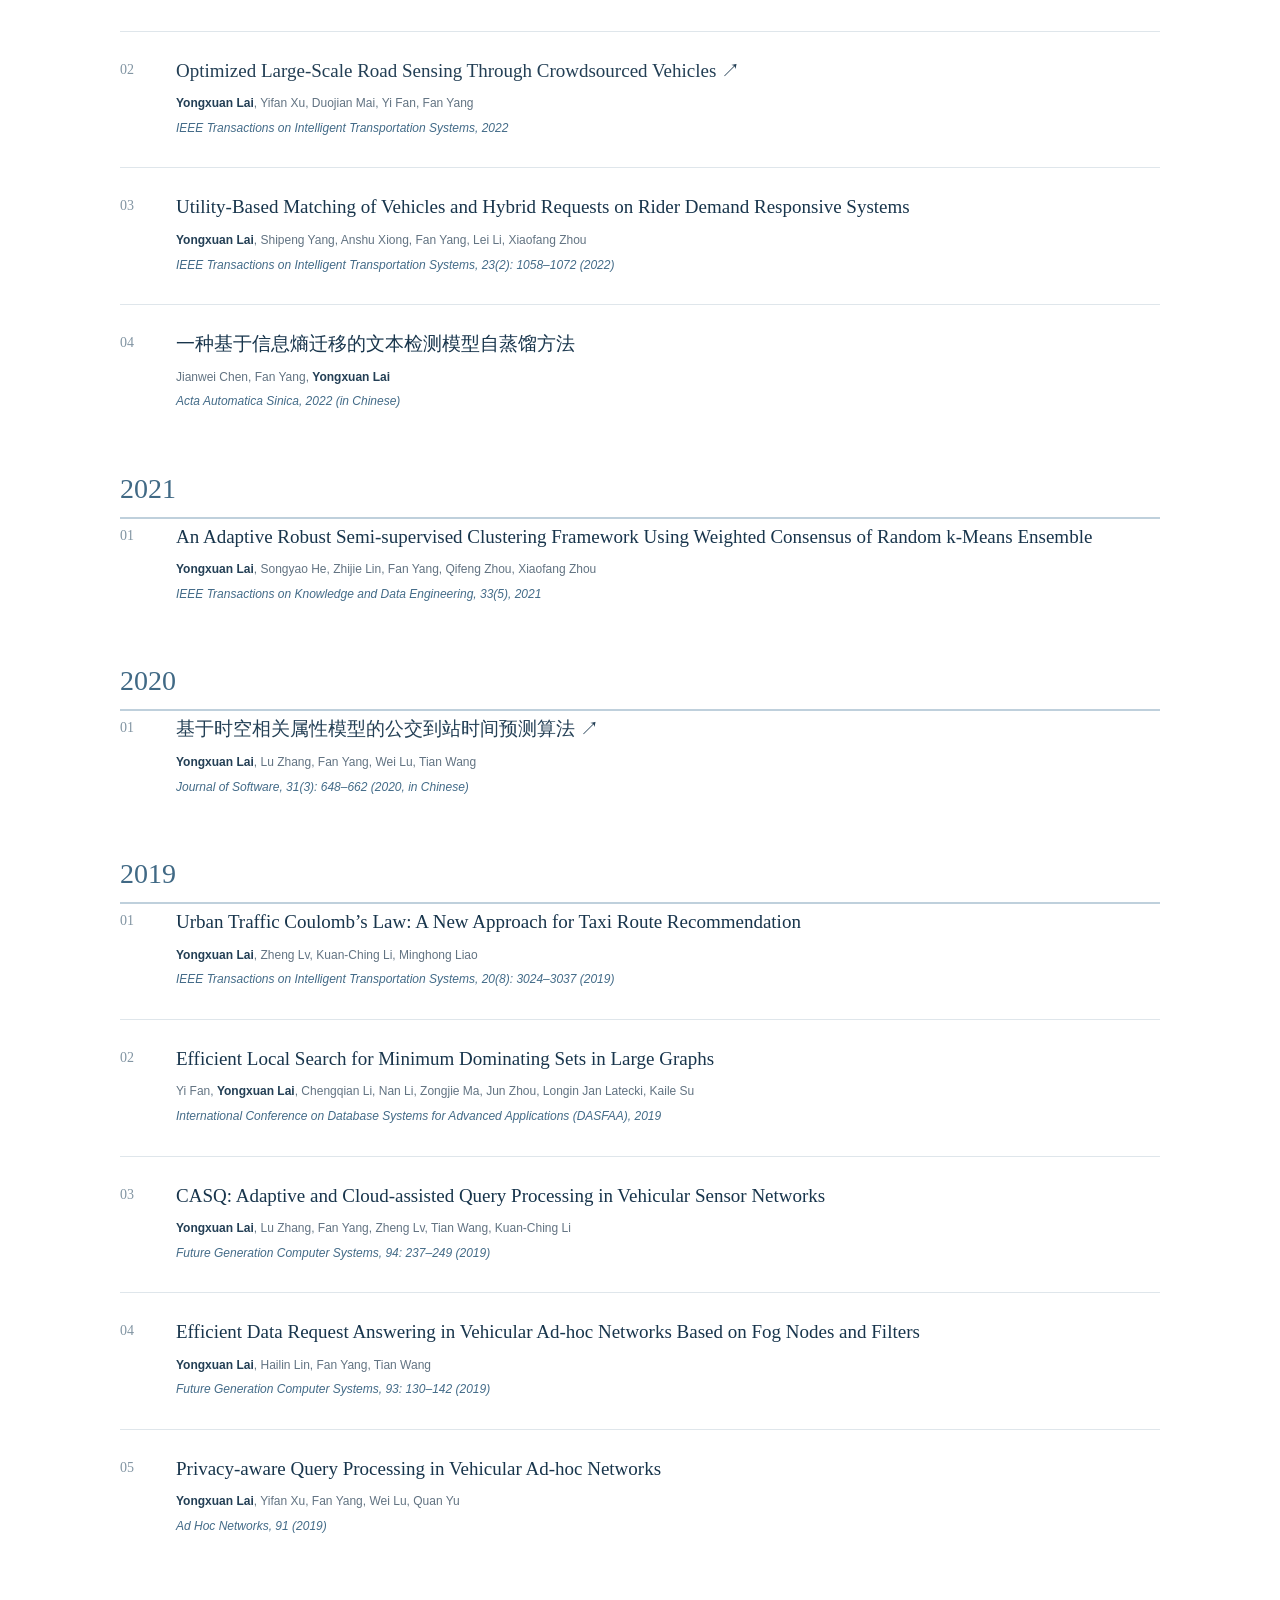
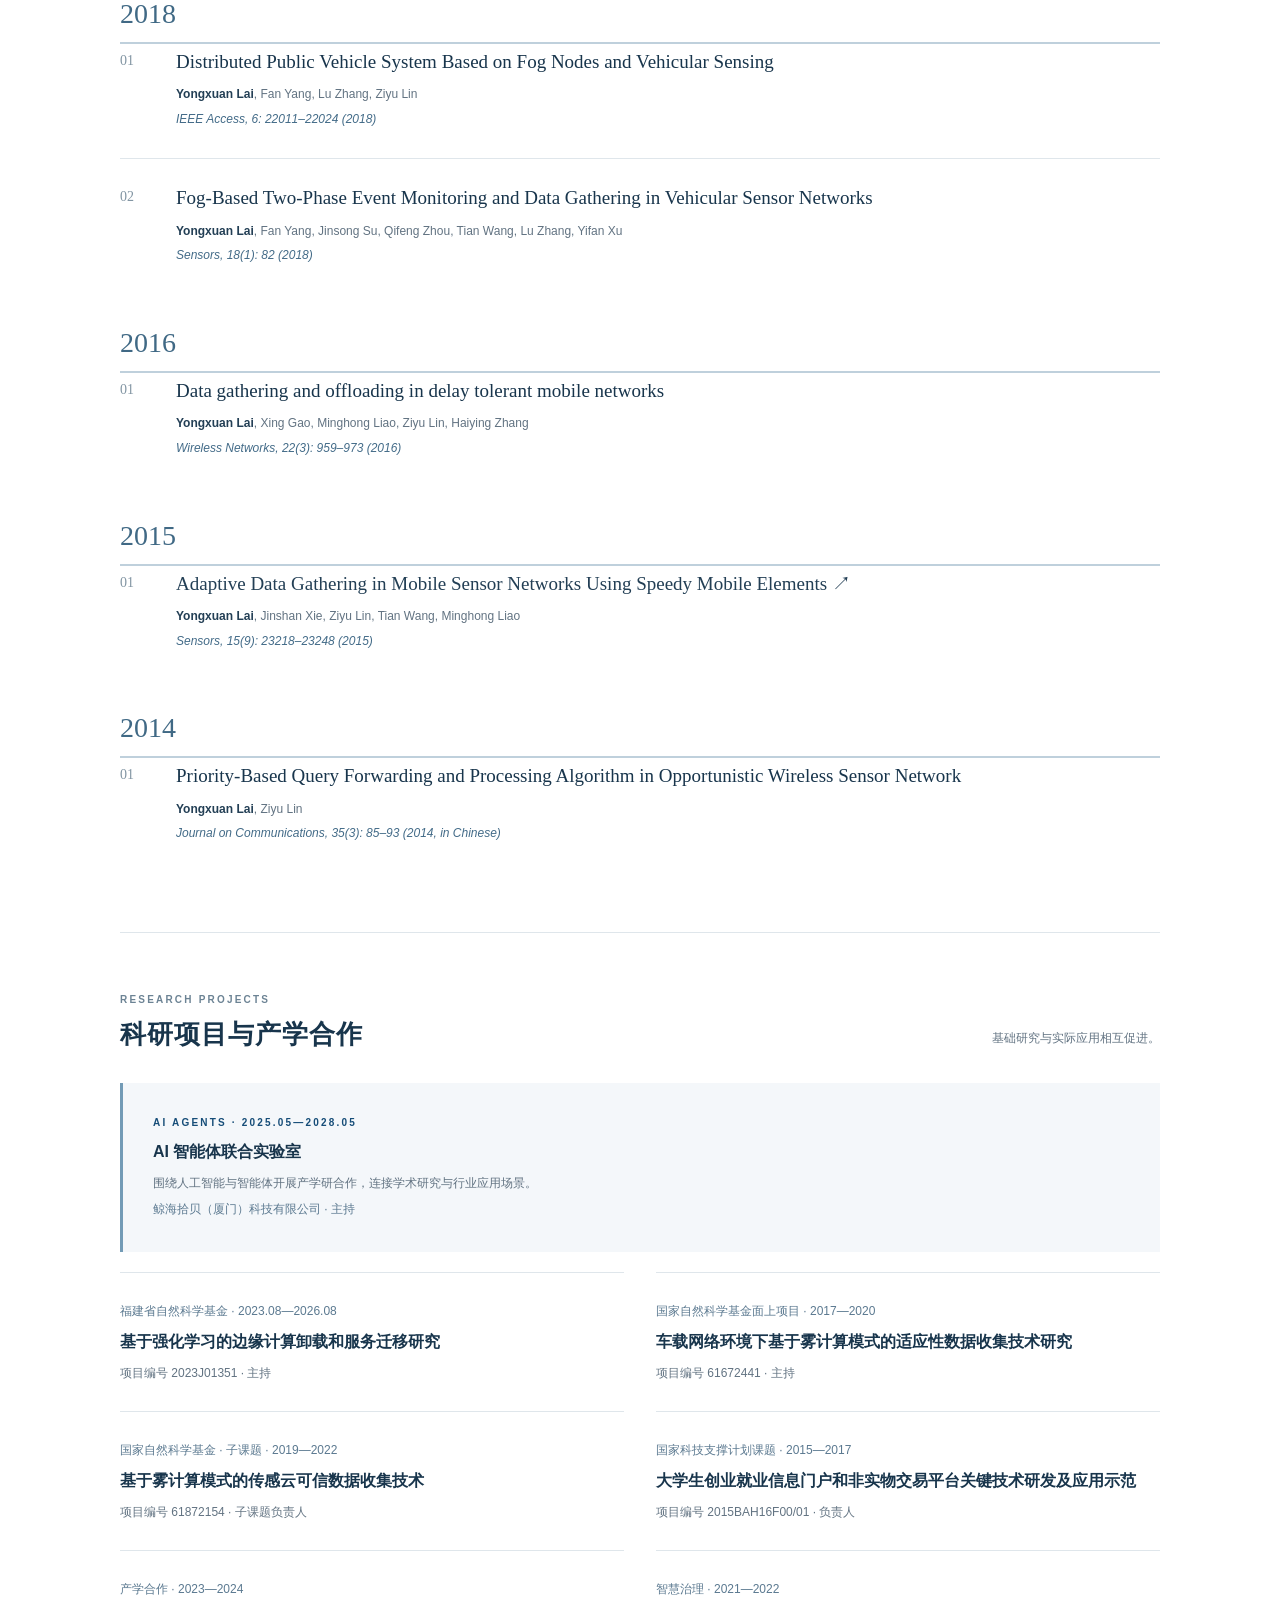
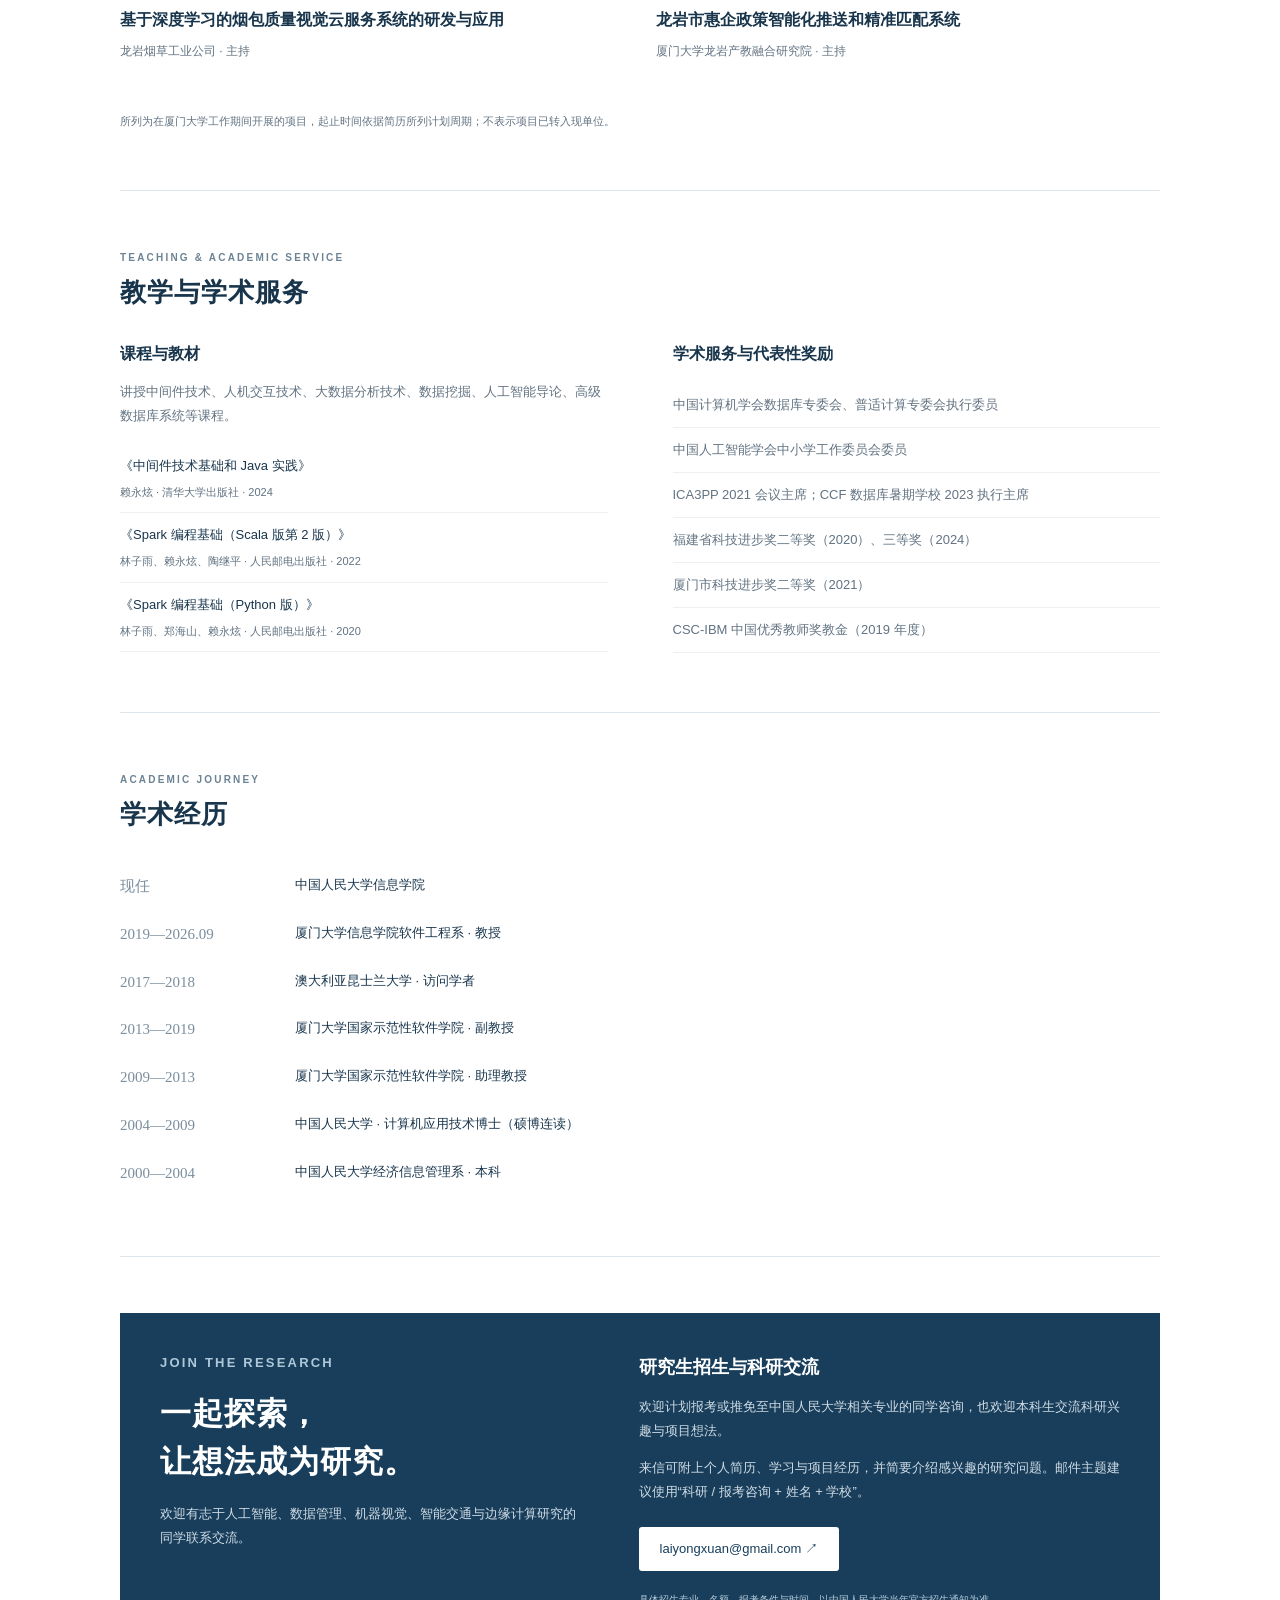
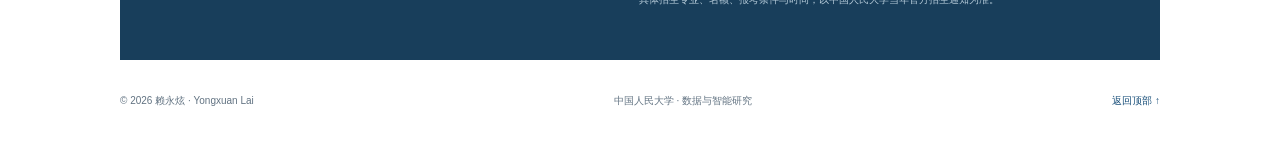
==== commit 611ed351: "content: add RUC data and AI center deputy director title" ====
--- a/zh.html
+++ b/zh.html
@@ -15,7 +15,7 @@
 <a class="skip" href="#main">跳转到正文</a>
 <header><a class="brand" href="#about">YL<span>赖永炫 <small>Yongxuan Lai</small></span></a><nav aria-label="主导航"><a href="#research">研究方向</a><a href="#publications">学术论文</a><a href="#projects">科研项目</a><a href="#teaching">教学与服务</a><a class="nav-join" href="#join">招生与联系 ↗</a><a class="language-switch" href="index.html" lang="en" hreflang="en">English</a></nav></header>
 <main id="main">
-<section class="hero" id="about"><div class="intro"><p class="eyebrow">RENMIN UNIVERSITY OF CHINA · SCHOOL OF INFORMATION</p><h1>赖永炫 <span>Yongxuan Lai</span></h1><p class="position">中国人民大学 · 信息学院</p><p class="lead">面向真实世界的数据与智能研究</p><p>我的研究围绕数据管理与人工智能展开，关注智能体、机器视觉、智能交通与边缘计算，探索从算法研究到实际系统应用的连接。</p><p>现就职于中国人民大学信息学院。2009 年获中国人民大学计算机应用技术博士学位，2009 年至 2026 年 9 月在厦门大学工作，2019 年起任教授。</p><div class="hero-links"><a class="button" href="mailto:laiyongxuan@gmail.com">邮件联系 ↗</a><a href="https://info.ruc.edu.cn/" target="_blank" rel="noopener noreferrer">人大信息学院 ↗</a><a href="https://scholar.xmu.edu.cn/Authors/Index?id=LaiYongXuan" target="_blank" rel="noopener noreferrer">历史成果（厦大）↗</a></div></div><aside class="profile"><img src="assets/portrait.jpg" alt="赖永炫" width="225" height="285"><div><span class="profile-label">RESEARCH & EDUCATION</span><p>数据 · 算法 · 智能系统</p><a href="mailto:laiyongxuan@gmail.com">laiyongxuan@gmail.com</a><small>中国 · 北京</small></div></aside></section>
+<section class="hero" id="about"><div class="intro"><p class="eyebrow">RENMIN UNIVERSITY OF CHINA · SCHOOL OF INFORMATION</p><h1>赖永炫 <span>Yongxuan Lai</span></h1><p class="position">中国人民大学 · 信息学院<br>中国人民大学数据与人工智能研发实验中心副主任</p><p class="lead">面向真实世界的数据与智能研究</p><p>我的研究围绕数据管理与人工智能展开，关注智能体、机器视觉、智能交通与边缘计算，探索从算法研究到实际系统应用的连接。</p><p>现就职于中国人民大学信息学院。2009 年获中国人民大学计算机应用技术博士学位，2009 年至 2026 年 9 月在厦门大学工作，2019 年起任教授。</p><div class="hero-links"><a class="button" href="mailto:laiyongxuan@gmail.com">邮件联系 ↗</a><a href="https://info.ruc.edu.cn/" target="_blank" rel="noopener noreferrer">人大信息学院 ↗</a><a href="https://scholar.xmu.edu.cn/Authors/Index?id=LaiYongXuan" target="_blank" rel="noopener noreferrer">历史成果（厦大）↗</a></div></div><aside class="profile"><img src="assets/portrait.jpg" alt="赖永炫" width="225" height="285"><div><span class="profile-label">RESEARCH & EDUCATION</span><p>数据 · 算法 · 智能系统</p><a href="mailto:laiyongxuan@gmail.com">laiyongxuan@gmail.com</a><small>中国 · 北京</small></div></aside></section>
 <a class="recruit-strip" href="#join"><span><i></i> 欢迎对科研充满好奇的同学</span><span>研究生报考咨询 · 本科生科研交流 <b>↗</b></span></a>
 <section id="research"><div class="section-heading"><div><p class="eyebrow">RESEARCH INTERESTS</p><h2>研究方向</h2></div><p>从数据中发现问题，以智能方法求解。</p></div><div class="research-grid">
 <article><span class="number">01 /</span><h3>人工智能与智能体</h3><p>大模型应用、智能体与数据分析，面向行业场景探索智能系统的设计与应用。</p><div class="tags"><span>AI Agents</span><span>大模型应用</span></div></article>
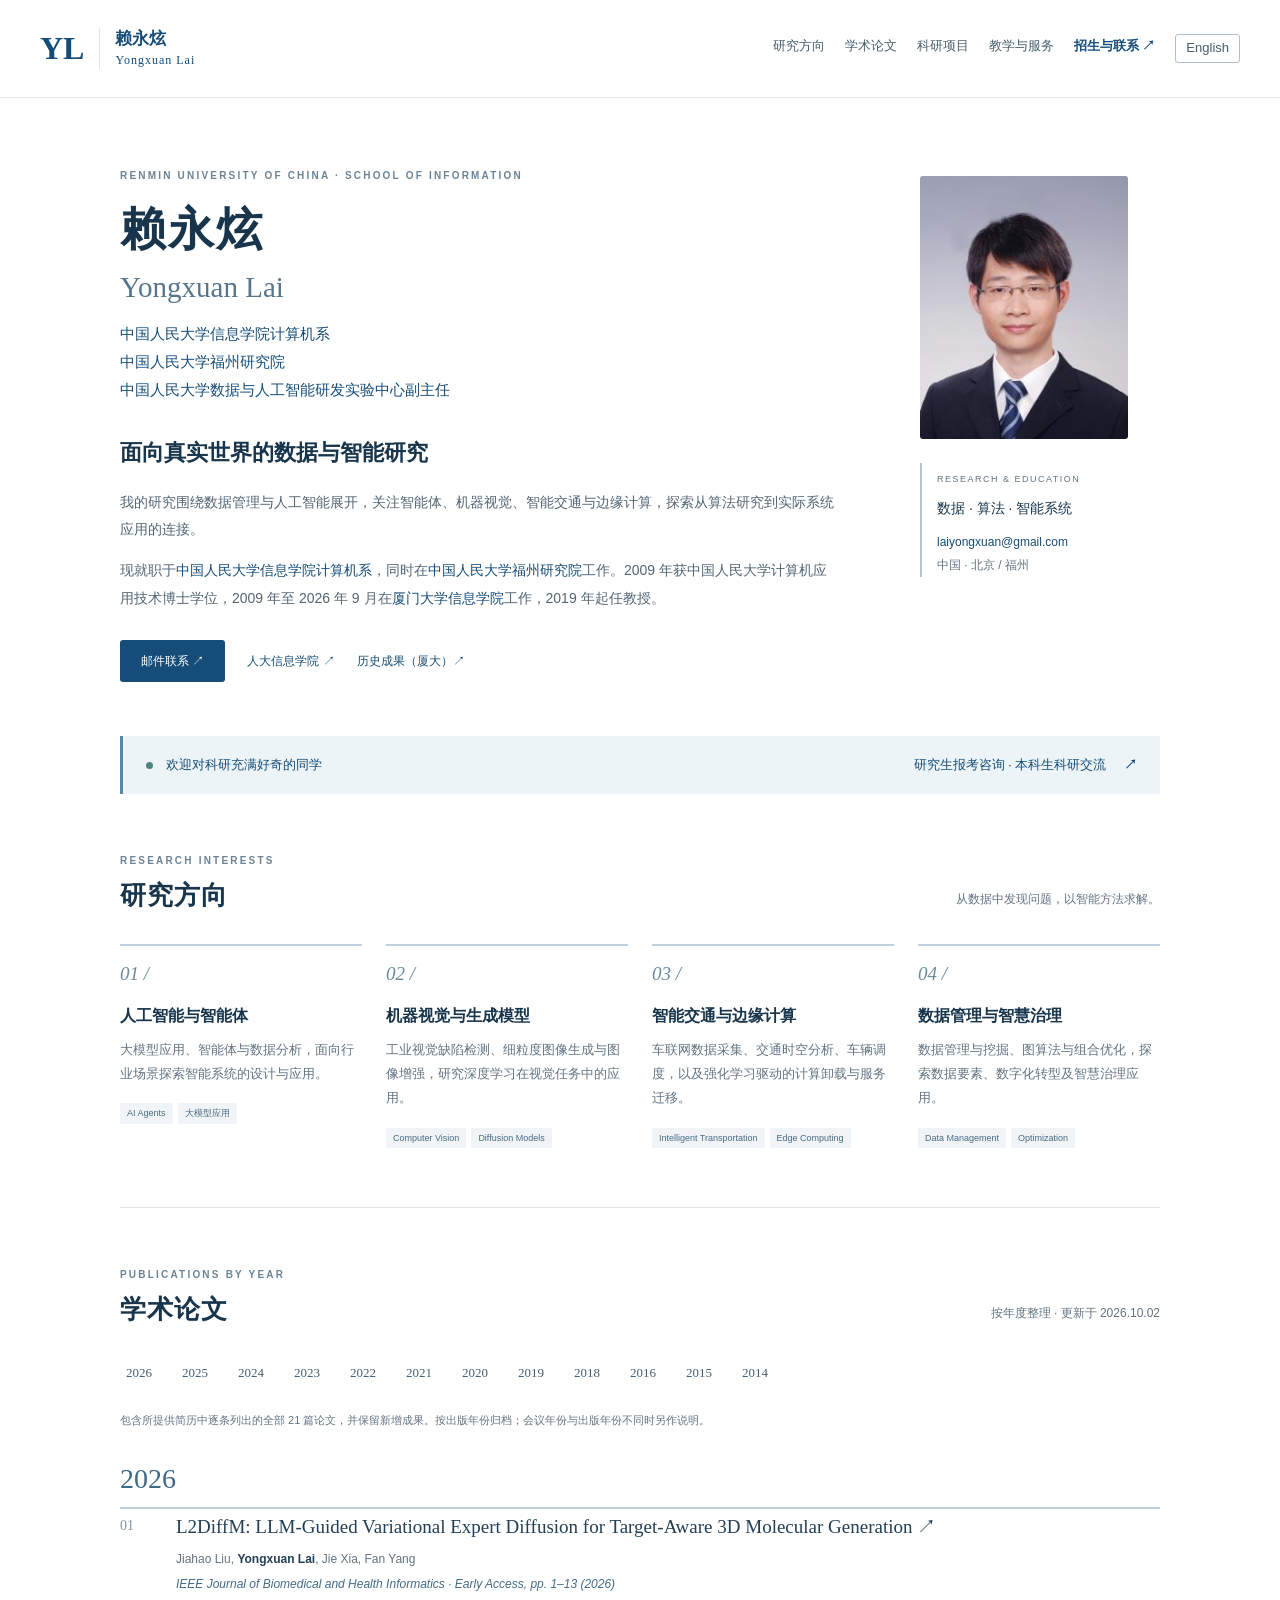
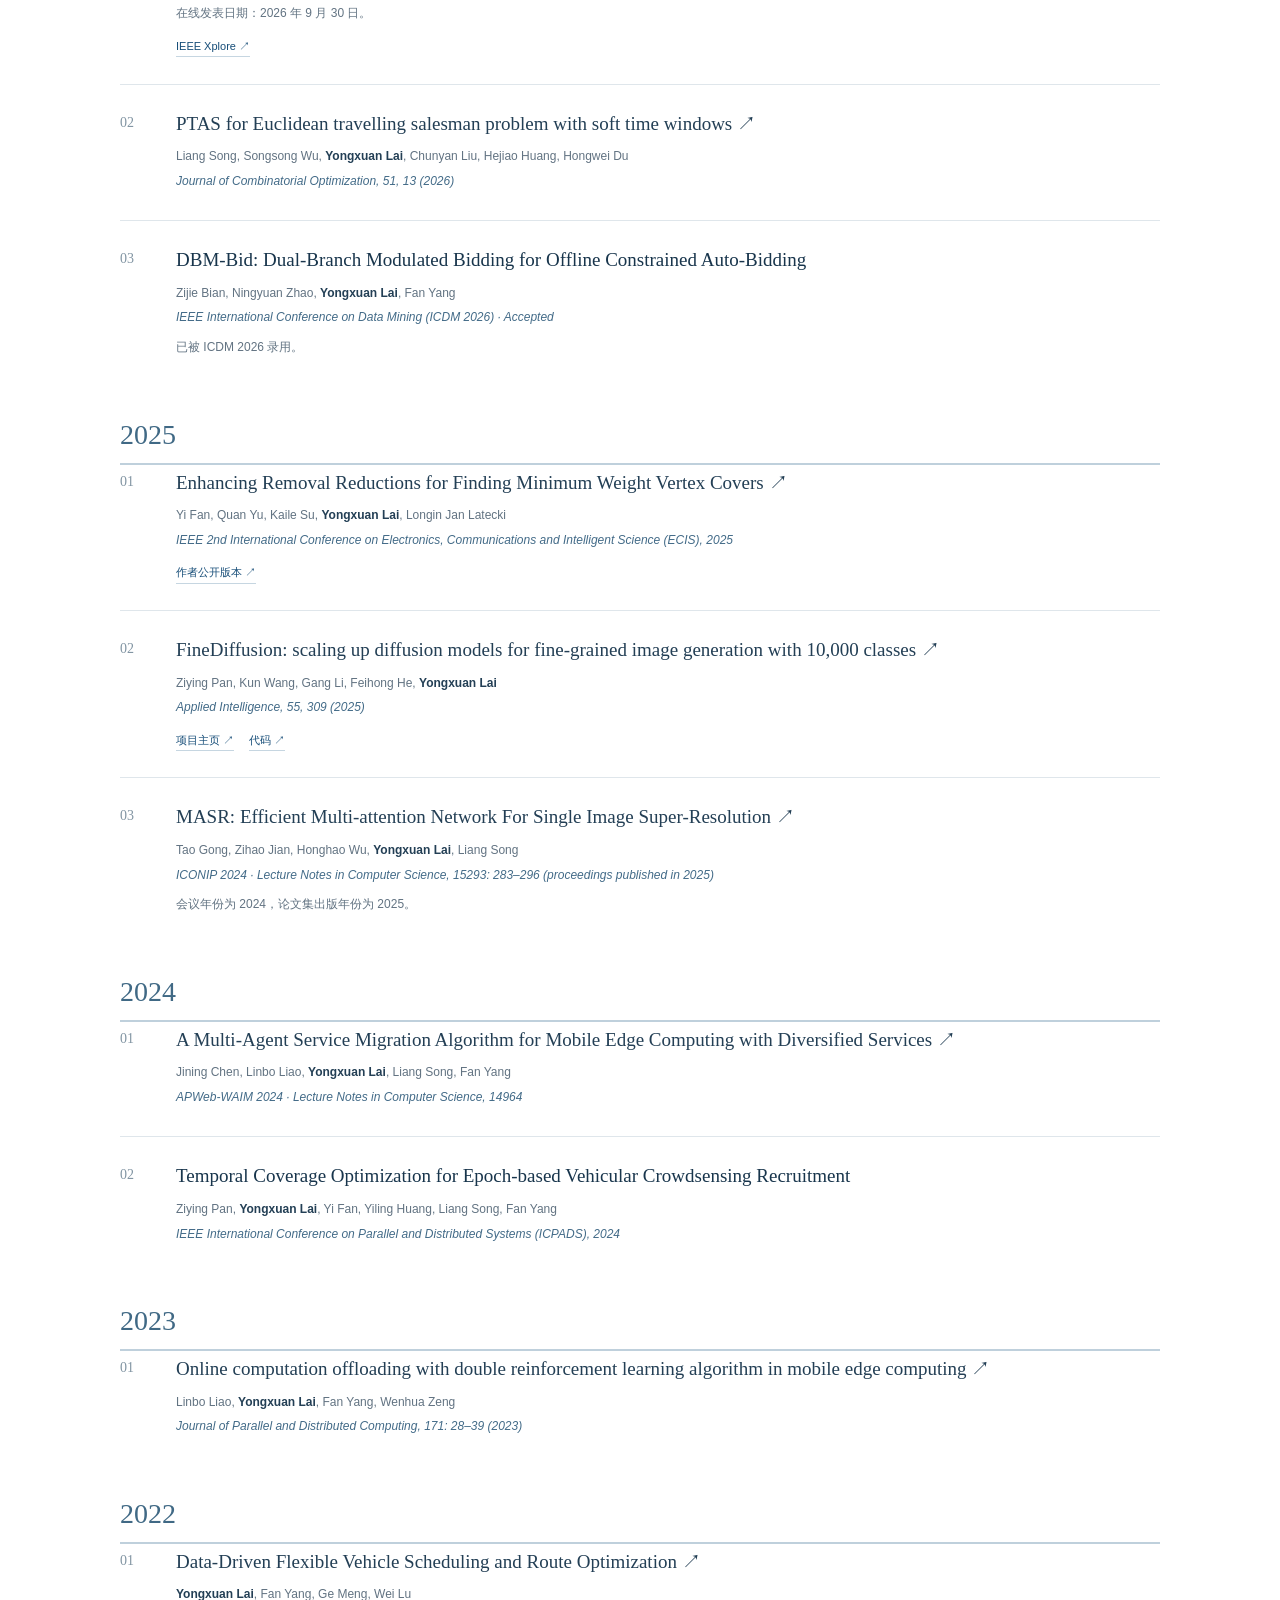
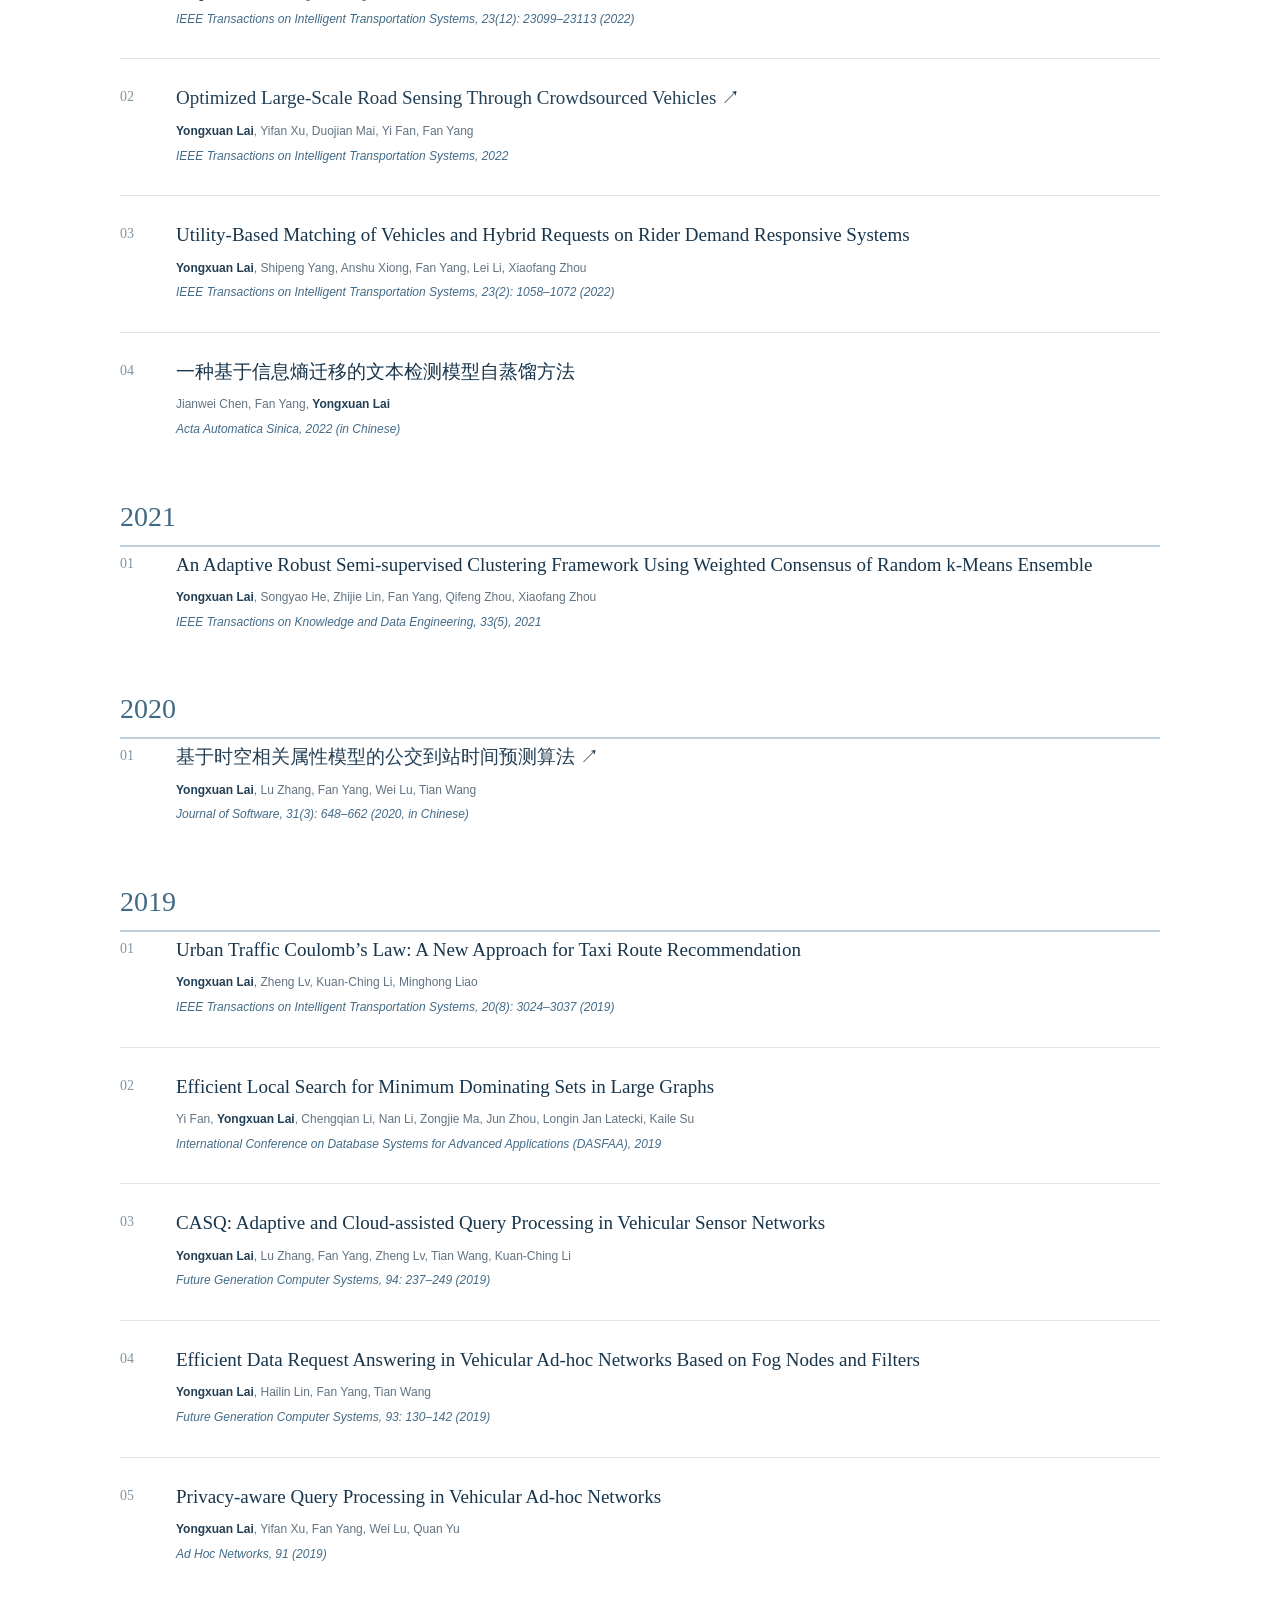
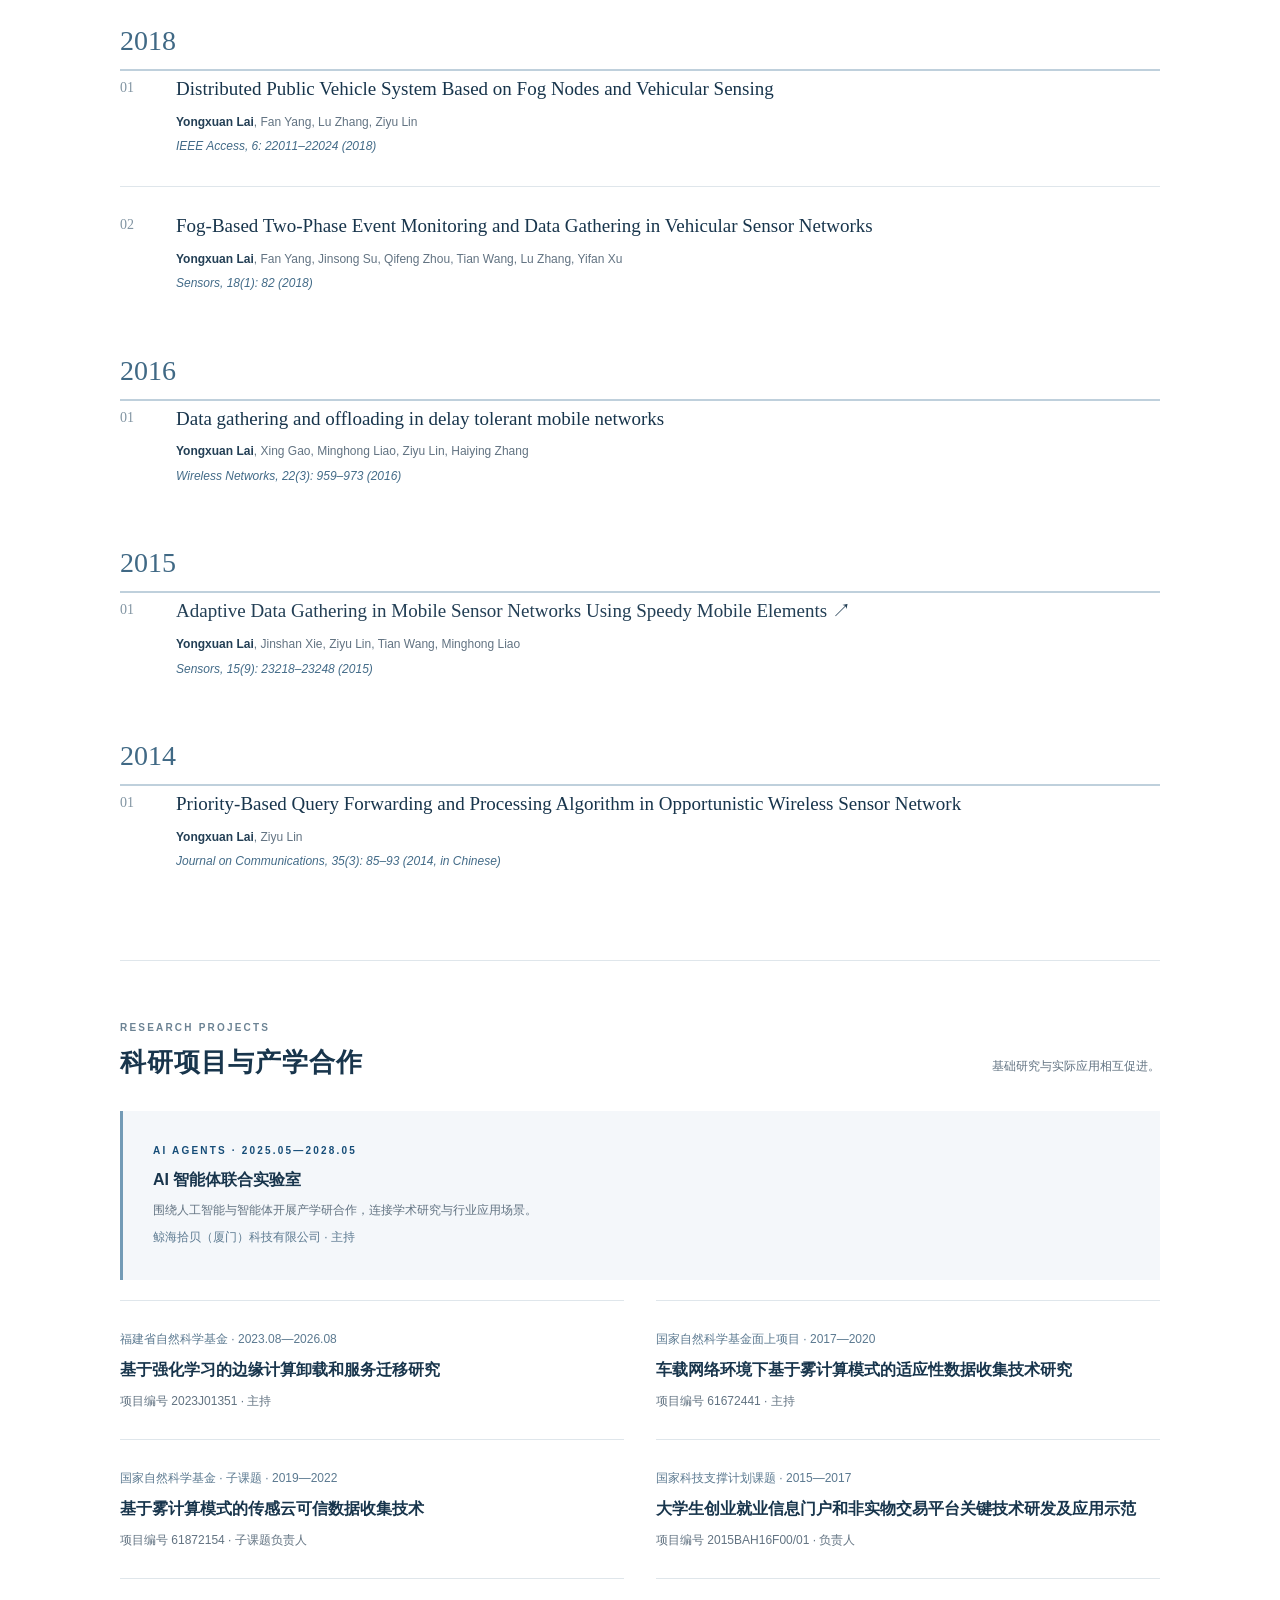
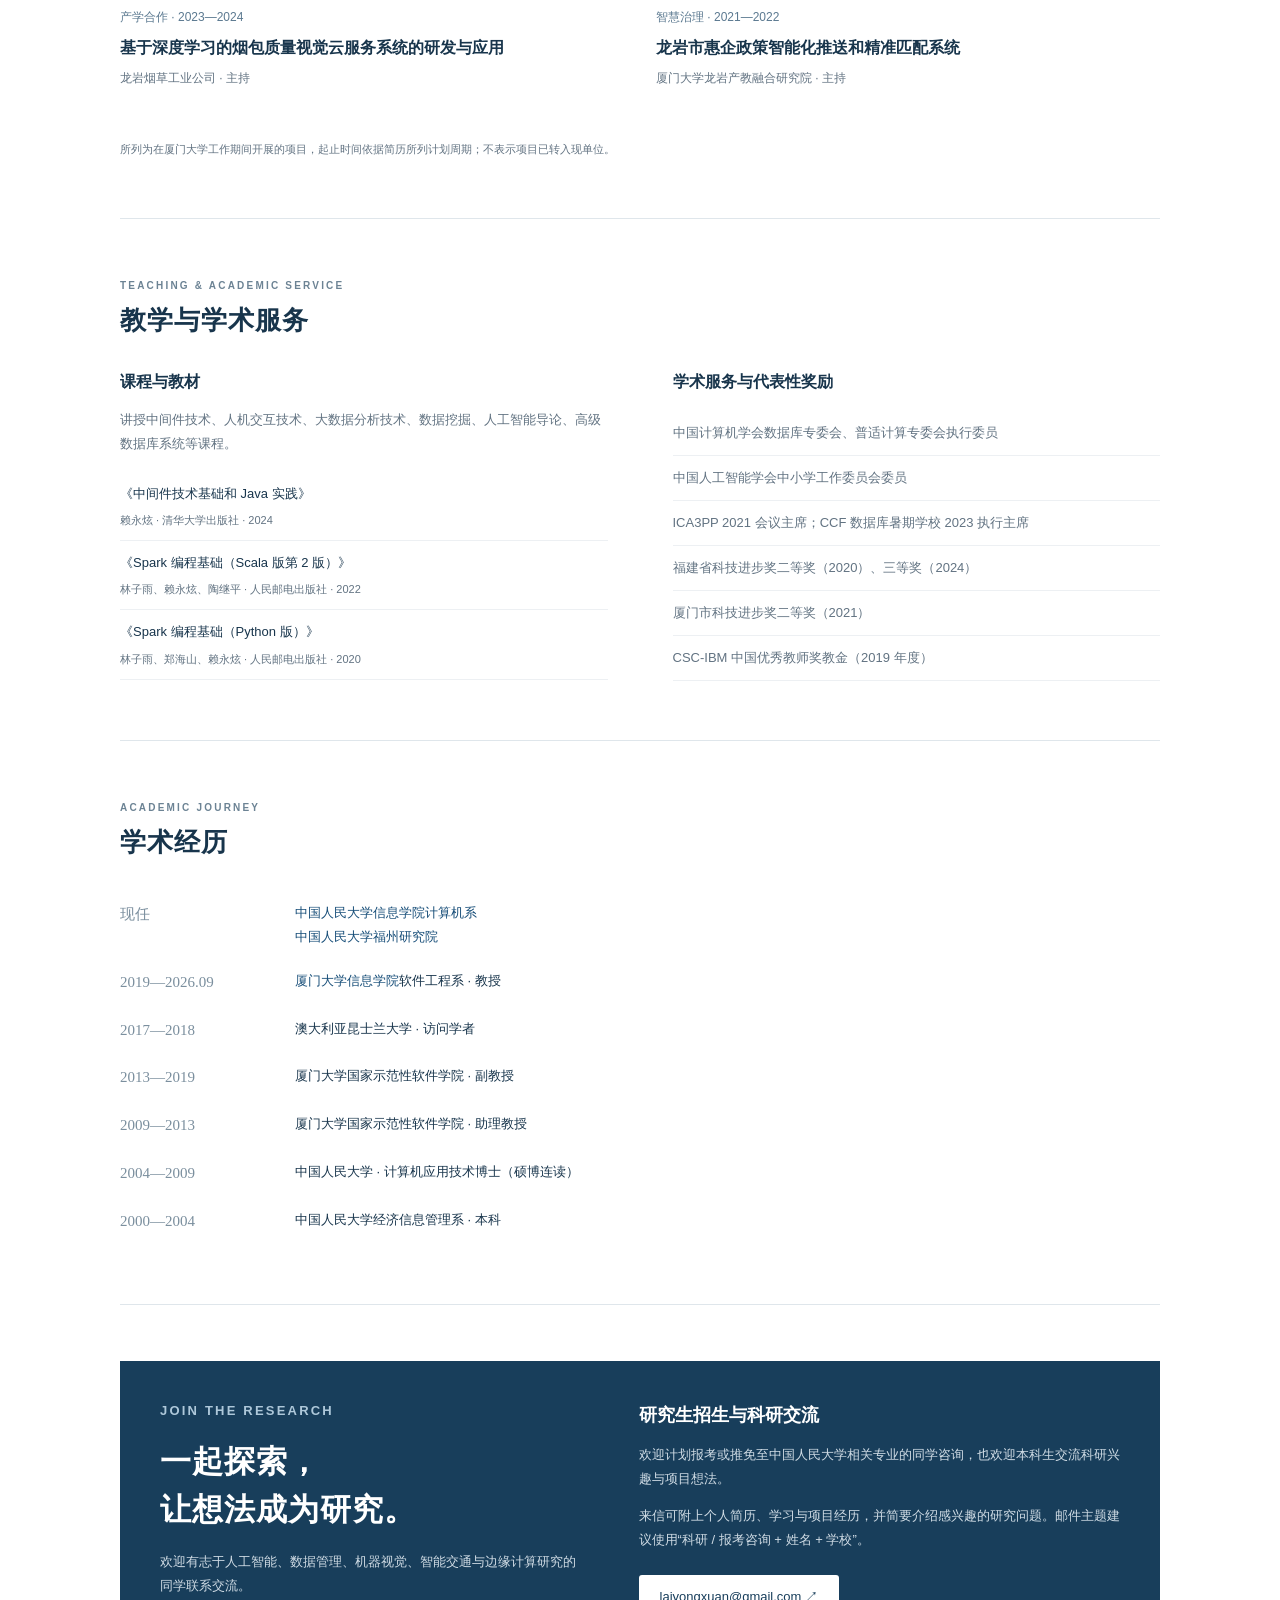
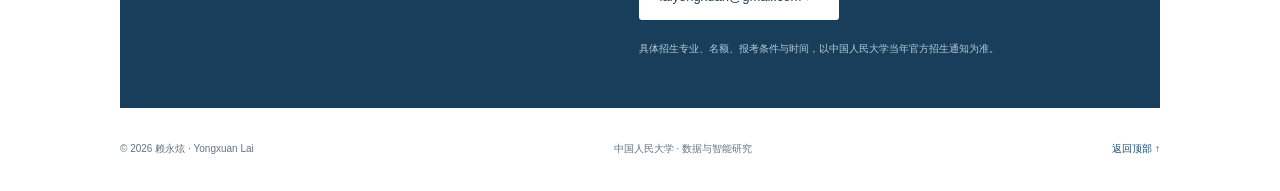
==== commit 303a6820: "content: add computer science and Fuzhou affiliations with official links" ====
--- a/zh.html
+++ b/zh.html
@@ -3,7 +3,7 @@
 <head>
 <meta charset="utf-8"><meta name="viewport" content="width=device-width, initial-scale=1">
 <title>赖永炫 Yongxuan Lai | 中国人民大学 · 学术主页</title>
-<meta name="description" content="中国人民大学信息学院赖永炫的学术主页：人工智能与智能体、数据管理、机器视觉、智能交通与边缘计算。科研论文、项目及研究生招生。">
+<meta name="description" content="中国人民大学信息学院计算机系、中国人民大学福州研究院赖永炫的学术主页：人工智能与智能体、数据管理、机器视觉、智能交通与边缘计算。科研论文、项目及研究生招生。">
 <meta name="theme-color" content="#163e65">
 <link rel="icon" href="assets/favicon.svg" type="image/svg+xml"><link rel="stylesheet" href="style.css">
 <link rel="alternate" hreflang="en" href="https://laiyongxuan.github.io/">
@@ -15,7 +15,7 @@
 <a class="skip" href="#main">跳转到正文</a>
 <header><a class="brand" href="#about">YL<span>赖永炫 <small>Yongxuan Lai</small></span></a><nav aria-label="主导航"><a href="#research">研究方向</a><a href="#publications">学术论文</a><a href="#projects">科研项目</a><a href="#teaching">教学与服务</a><a class="nav-join" href="#join">招生与联系 ↗</a><a class="language-switch" href="index.html" lang="en" hreflang="en">English</a></nav></header>
 <main id="main">
-<section class="hero" id="about"><div class="intro"><p class="eyebrow">RENMIN UNIVERSITY OF CHINA · SCHOOL OF INFORMATION</p><h1>赖永炫 <span>Yongxuan Lai</span></h1><p class="position">中国人民大学 · 信息学院<br>中国人民大学数据与人工智能研发实验中心副主任</p><p class="lead">面向真实世界的数据与智能研究</p><p>我的研究围绕数据管理与人工智能展开，关注智能体、机器视觉、智能交通与边缘计算，探索从算法研究到实际系统应用的连接。</p><p>现就职于中国人民大学信息学院。2009 年获中国人民大学计算机应用技术博士学位，2009 年至 2026 年 9 月在厦门大学工作，2019 年起任教授。</p><div class="hero-links"><a class="button" href="mailto:laiyongxuan@gmail.com">邮件联系 ↗</a><a href="https://info.ruc.edu.cn/" target="_blank" rel="noopener noreferrer">人大信息学院 ↗</a><a href="https://scholar.xmu.edu.cn/Authors/Index?id=LaiYongXuan" target="_blank" rel="noopener noreferrer">历史成果（厦大）↗</a></div></div><aside class="profile"><img src="assets/portrait.jpg" alt="赖永炫" width="225" height="285"><div><span class="profile-label">RESEARCH & EDUCATION</span><p>数据 · 算法 · 智能系统</p><a href="mailto:laiyongxuan@gmail.com">laiyongxuan@gmail.com</a><small>中国 · 北京</small></div></aside></section>
+<section class="hero" id="about"><div class="intro"><p class="eyebrow">RENMIN UNIVERSITY OF CHINA · SCHOOL OF INFORMATION</p><h1>赖永炫 <span>Yongxuan Lai</span></h1><p class="position"><a class="affiliation-link" href="https://info.ruc.edu.cn/" target="_blank" rel="noopener noreferrer">中国人民大学信息学院计算机系</a><br><a class="affiliation-link" href="https://ang.ruc.edu.cn/jxxm/tsjxzy/e8e44a99be1045ada964fd73d79098ff.htm" target="_blank" rel="noopener noreferrer">中国人民大学福州研究院</a><br>中国人民大学数据与人工智能研发实验中心副主任</p><p class="lead">面向真实世界的数据与智能研究</p><p>我的研究围绕数据管理与人工智能展开，关注智能体、机器视觉、智能交通与边缘计算，探索从算法研究到实际系统应用的连接。</p><p>现就职于<a class="affiliation-link" href="https://info.ruc.edu.cn/" target="_blank" rel="noopener noreferrer">中国人民大学信息学院计算机系</a>，同时在<a class="affiliation-link" href="https://ang.ruc.edu.cn/jxxm/tsjxzy/e8e44a99be1045ada964fd73d79098ff.htm" target="_blank" rel="noopener noreferrer">中国人民大学福州研究院</a>工作。2009 年获中国人民大学计算机应用技术博士学位，2009 年至 2026 年 9 月在<a class="affiliation-link" href="https://informatics.xmu.edu.cn/" target="_blank" rel="noopener noreferrer">厦门大学信息学院</a>工作，2019 年起任教授。</p><div class="hero-links"><a class="button" href="mailto:laiyongxuan@gmail.com">邮件联系 ↗</a><a href="https://info.ruc.edu.cn/" target="_blank" rel="noopener noreferrer">人大信息学院 ↗</a><a href="https://scholar.xmu.edu.cn/Authors/Index?id=LaiYongXuan" target="_blank" rel="noopener noreferrer">历史成果（厦大）↗</a></div></div><aside class="profile"><img src="assets/portrait.jpg" alt="赖永炫" width="225" height="285"><div><span class="profile-label">RESEARCH & EDUCATION</span><p>数据 · 算法 · 智能系统</p><a href="mailto:laiyongxuan@gmail.com">laiyongxuan@gmail.com</a><small>中国 · 北京 / 福州</small></div></aside></section>
 <a class="recruit-strip" href="#join"><span><i></i> 欢迎对科研充满好奇的同学</span><span>研究生报考咨询 · 本科生科研交流 <b>↗</b></span></a>
 <section id="research"><div class="section-heading"><div><p class="eyebrow">RESEARCH INTERESTS</p><h2>研究方向</h2></div><p>从数据中发现问题，以智能方法求解。</p></div><div class="research-grid">
 <article><span class="number">01 /</span><h3>人工智能与智能体</h3><p>大模型应用、智能体与数据分析，面向行业场景探索智能系统的设计与应用。</p><div class="tags"><span>AI Agents</span><span>大模型应用</span></div></article>
@@ -34,7 +34,7 @@
 <article><p class="project-meta">智慧治理 · 2021—2022</p><h3>龙岩市惠企政策智能化推送和精准匹配系统</h3><p>厦门大学龙岩产教融合研究院 · 主持</p></article>
 </div><p class="section-note">所列为在厦门大学工作期间开展的项目，起止时间依据简历所列计划周期；不表示项目已转入现单位。</p></section>
 <section id="teaching"><div class="section-heading"><div><p class="eyebrow">TEACHING & ACADEMIC SERVICE</p><h2>教学与学术服务</h2></div></div><div class="two-columns"><div><h3 class="subheading">课程与教材</h3><p>讲授中间件技术、人机交互技术、大数据分析技术、数据挖掘、人工智能导论、高级数据库系统等课程。</p><ul class="clean-list"><li><strong>《中间件技术基础和 Java 实践》</strong><span>赖永炫 · 清华大学出版社 · 2024</span></li><li><strong>《Spark 编程基础（Scala 版第 2 版）》</strong><span>林子雨、赖永炫、陶继平 · 人民邮电出版社 · 2022</span></li><li><strong>《Spark 编程基础（Python 版）》</strong><span>林子雨、郑海山、赖永炫 · 人民邮电出版社 · 2020</span></li></ul></div><div><h3 class="subheading">学术服务与代表性奖励</h3><ul class="clean-list"><li>中国计算机学会数据库专委会、普适计算专委会执行委员</li><li>中国人工智能学会中小学工作委员会委员</li><li>ICA3PP 2021 会议主席；CCF 数据库暑期学校 2023 执行主席</li><li>福建省科技进步奖二等奖（2020）、三等奖（2024）</li><li>厦门市科技进步奖二等奖（2021）</li><li>CSC-IBM 中国优秀教师奖教金（2019 年度）</li></ul></div></div></section>
-<section id="experience"><div class="section-heading"><div><p class="eyebrow">ACADEMIC JOURNEY</p><h2>学术经历</h2></div></div><div class="timeline"><p><time>现任</time><span>中国人民大学信息学院</span></p><p><time>2019—2026.09</time><span>厦门大学信息学院软件工程系 · 教授</span></p><p><time>2017—2018</time><span>澳大利亚昆士兰大学 · 访问学者</span></p><p><time>2013—2019</time><span>厦门大学国家示范性软件学院 · 副教授</span></p><p><time>2009—2013</time><span>厦门大学国家示范性软件学院 · 助理教授</span></p><p><time>2004—2009</time><span>中国人民大学 · 计算机应用技术博士（硕博连读）</span></p><p><time>2000—2004</time><span>中国人民大学经济信息管理系 · 本科</span></p></div></section>
+<section id="experience"><div class="section-heading"><div><p class="eyebrow">ACADEMIC JOURNEY</p><h2>学术经历</h2></div></div><div class="timeline"><p><time>现任</time><span><a class="affiliation-link" href="https://info.ruc.edu.cn/" target="_blank" rel="noopener noreferrer">中国人民大学信息学院计算机系</a><br><a class="affiliation-link" href="https://ang.ruc.edu.cn/jxxm/tsjxzy/e8e44a99be1045ada964fd73d79098ff.htm" target="_blank" rel="noopener noreferrer">中国人民大学福州研究院</a></span></p><p><time>2019—2026.09</time><span><a class="affiliation-link" href="https://informatics.xmu.edu.cn/" target="_blank" rel="noopener noreferrer">厦门大学信息学院</a>软件工程系 · 教授</span></p><p><time>2017—2018</time><span>澳大利亚昆士兰大学 · 访问学者</span></p><p><time>2013—2019</time><span>厦门大学国家示范性软件学院 · 副教授</span></p><p><time>2009—2013</time><span>厦门大学国家示范性软件学院 · 助理教授</span></p><p><time>2004—2009</time><span>中国人民大学 · 计算机应用技术博士（硕博连读）</span></p><p><time>2000—2004</time><span>中国人民大学经济信息管理系 · 本科</span></p></div></section>
 <section class="join" id="join"><div><p class="eyebrow">JOIN THE RESEARCH</p><h2>一起探索，<br>让想法成为研究。</h2><p>欢迎有志于人工智能、数据管理、机器视觉、智能交通与边缘计算研究的同学联系交流。</p></div><div><h3>研究生招生与科研交流</h3><p>欢迎计划报考或推免至中国人民大学相关专业的同学咨询，也欢迎本科生交流科研兴趣与项目想法。</p><p>来信可附上个人简历、学习与项目经历，并简要介绍感兴趣的研究问题。邮件主题建议使用“科研 / 报考咨询 + 姓名 + 学校”。</p><a class="button light" href="mailto:laiyongxuan@gmail.com?subject=%E7%A7%91%E7%A0%94%20%2F%20%E6%8A%A5%E8%80%83%E5%92%A8%E8%AF%A2">laiyongxuan@gmail.com ↗</a><p class="join-note">具体招生专业、名额、报考条件与时间，以中国人民大学当年官方招生通知为准。</p></div></section>
 </main><footer><span>© 2026 赖永炫 · Yongxuan Lai</span><span>中国人民大学 · 数据与智能研究</span><a href="#about">返回顶部 ↑</a></footer>
 </body></html>
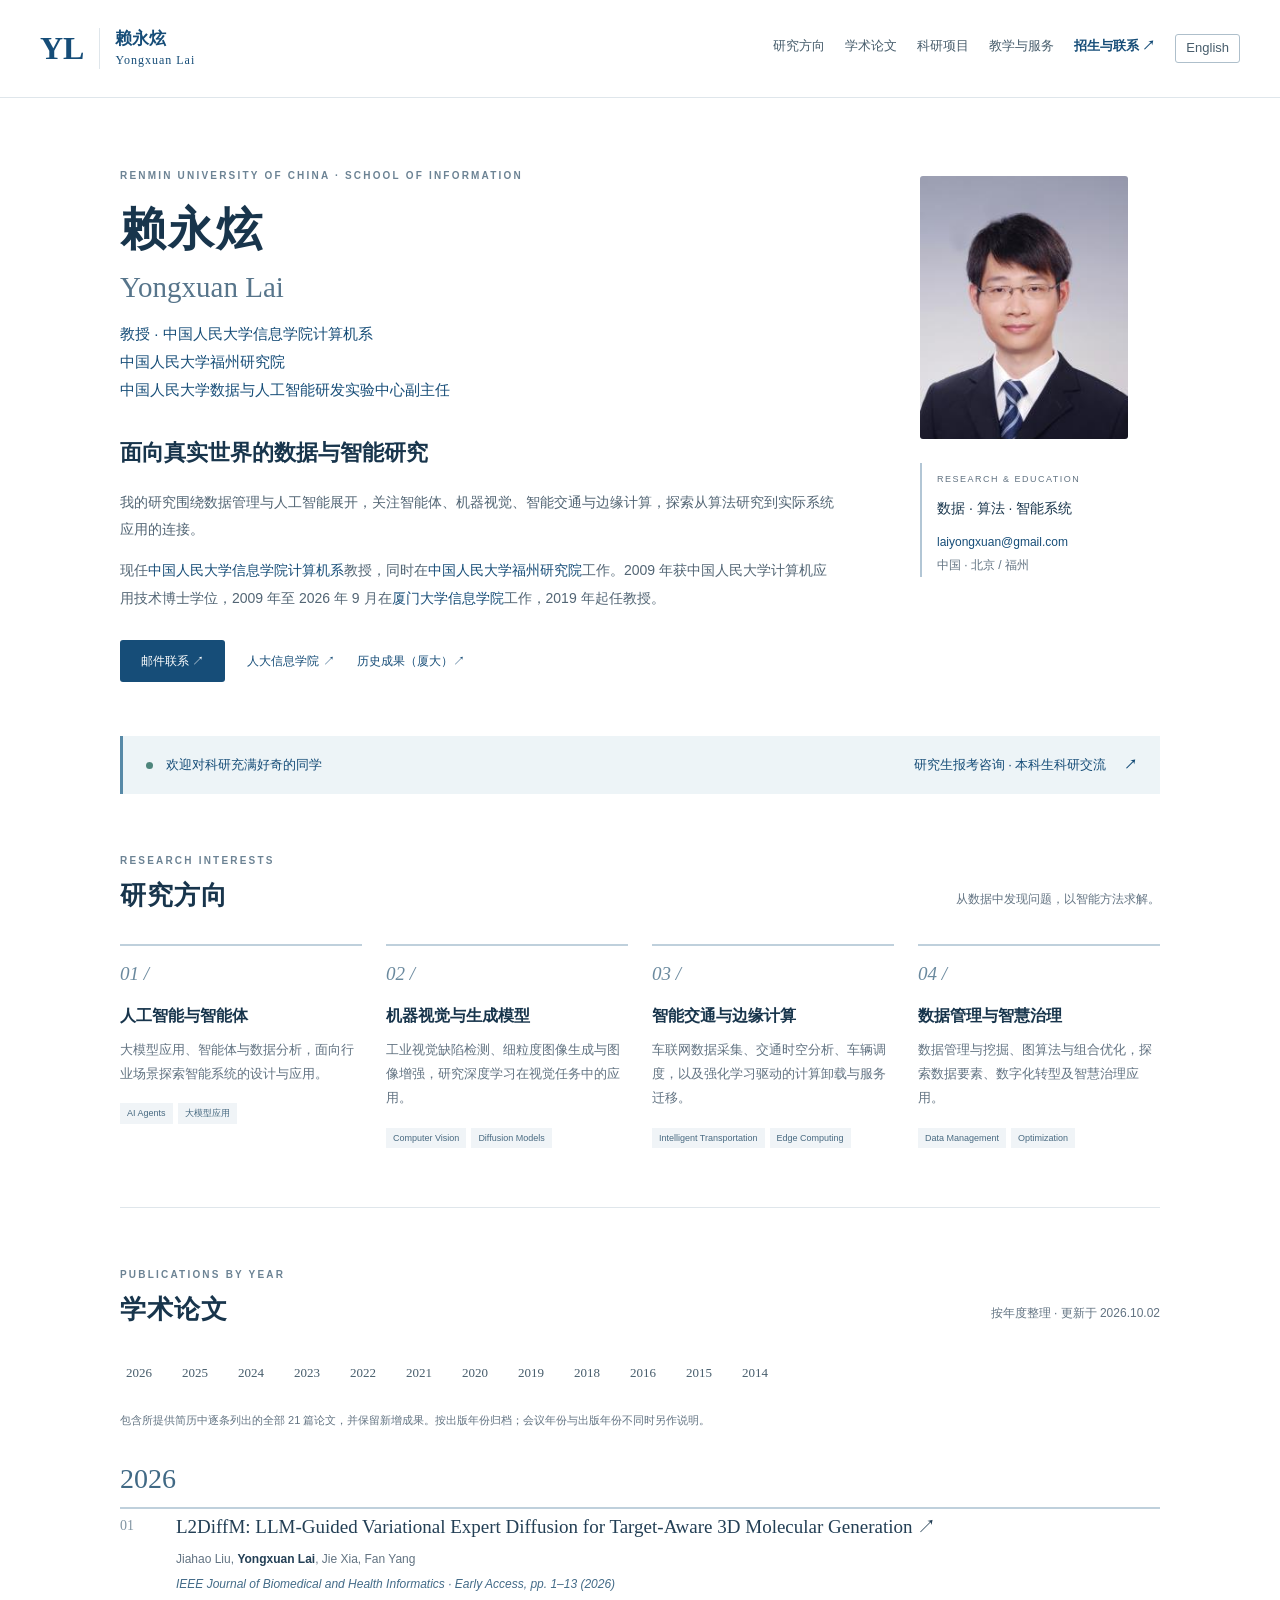
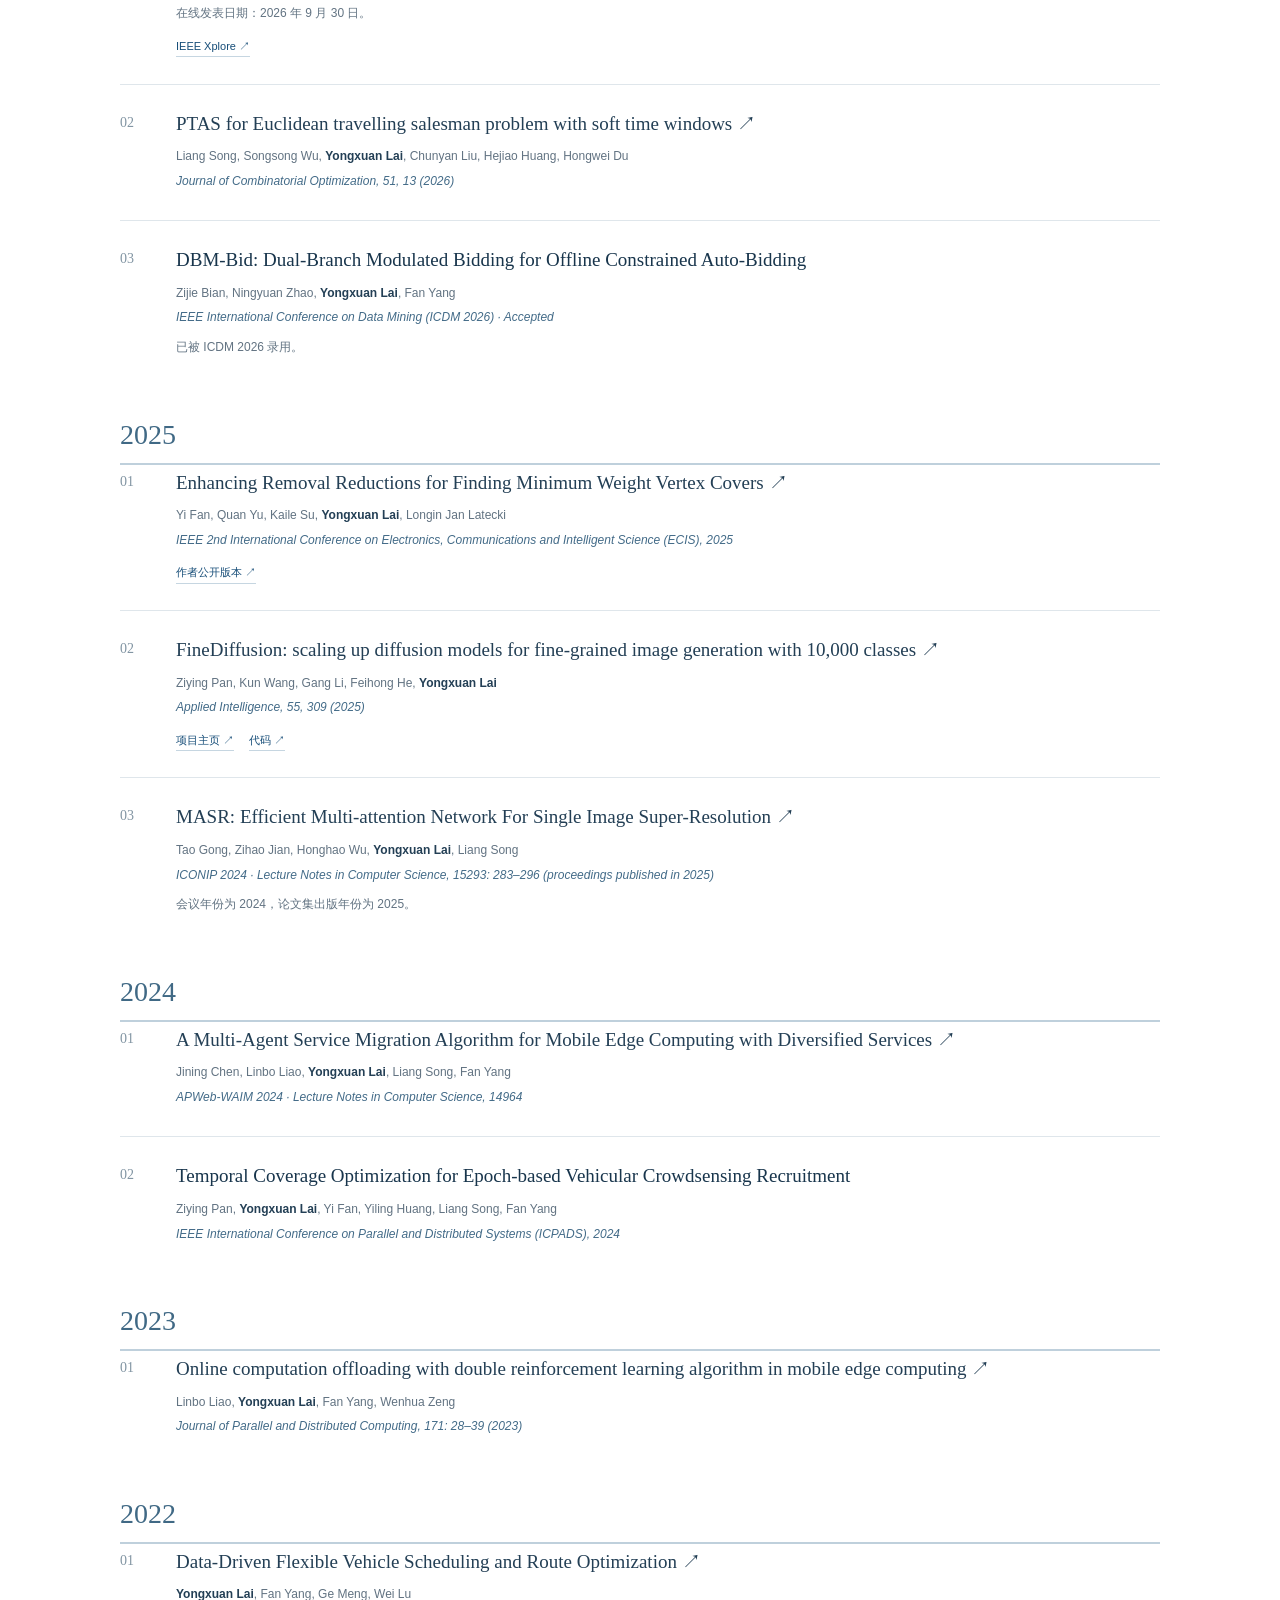
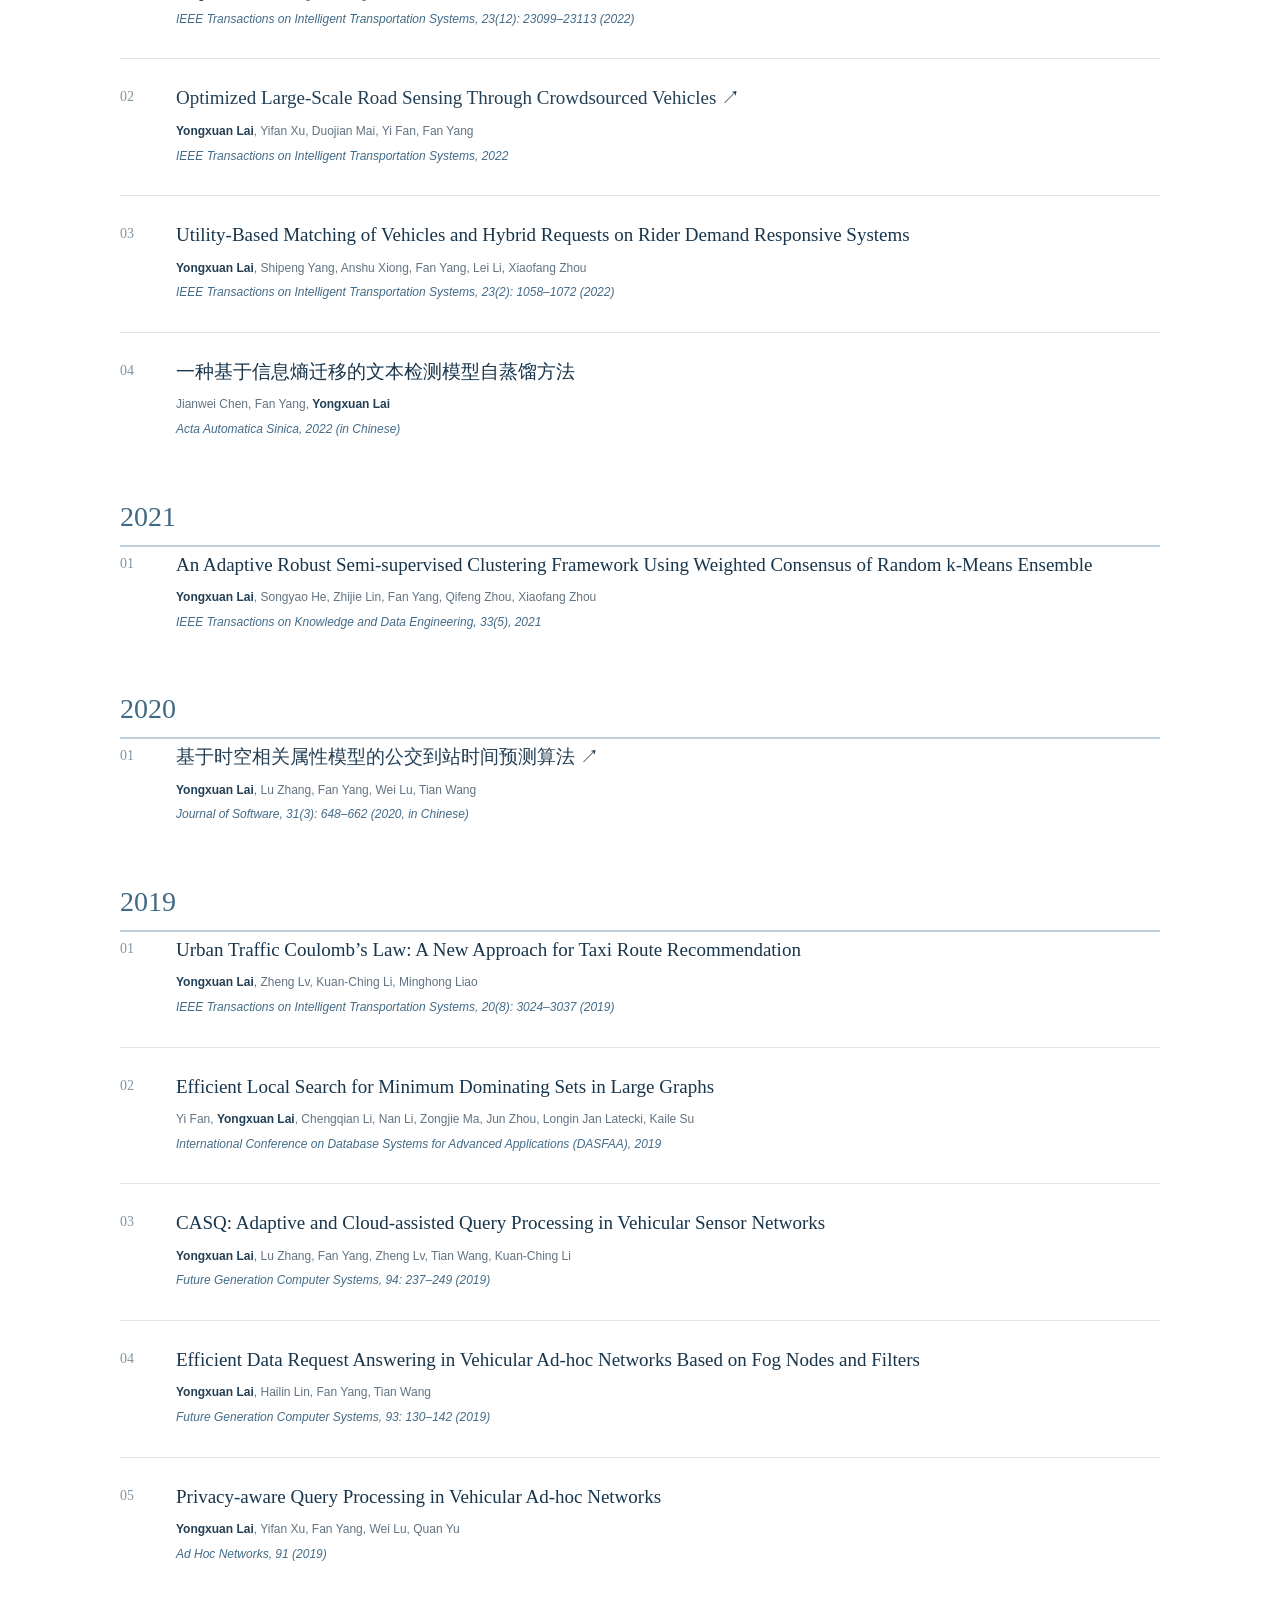
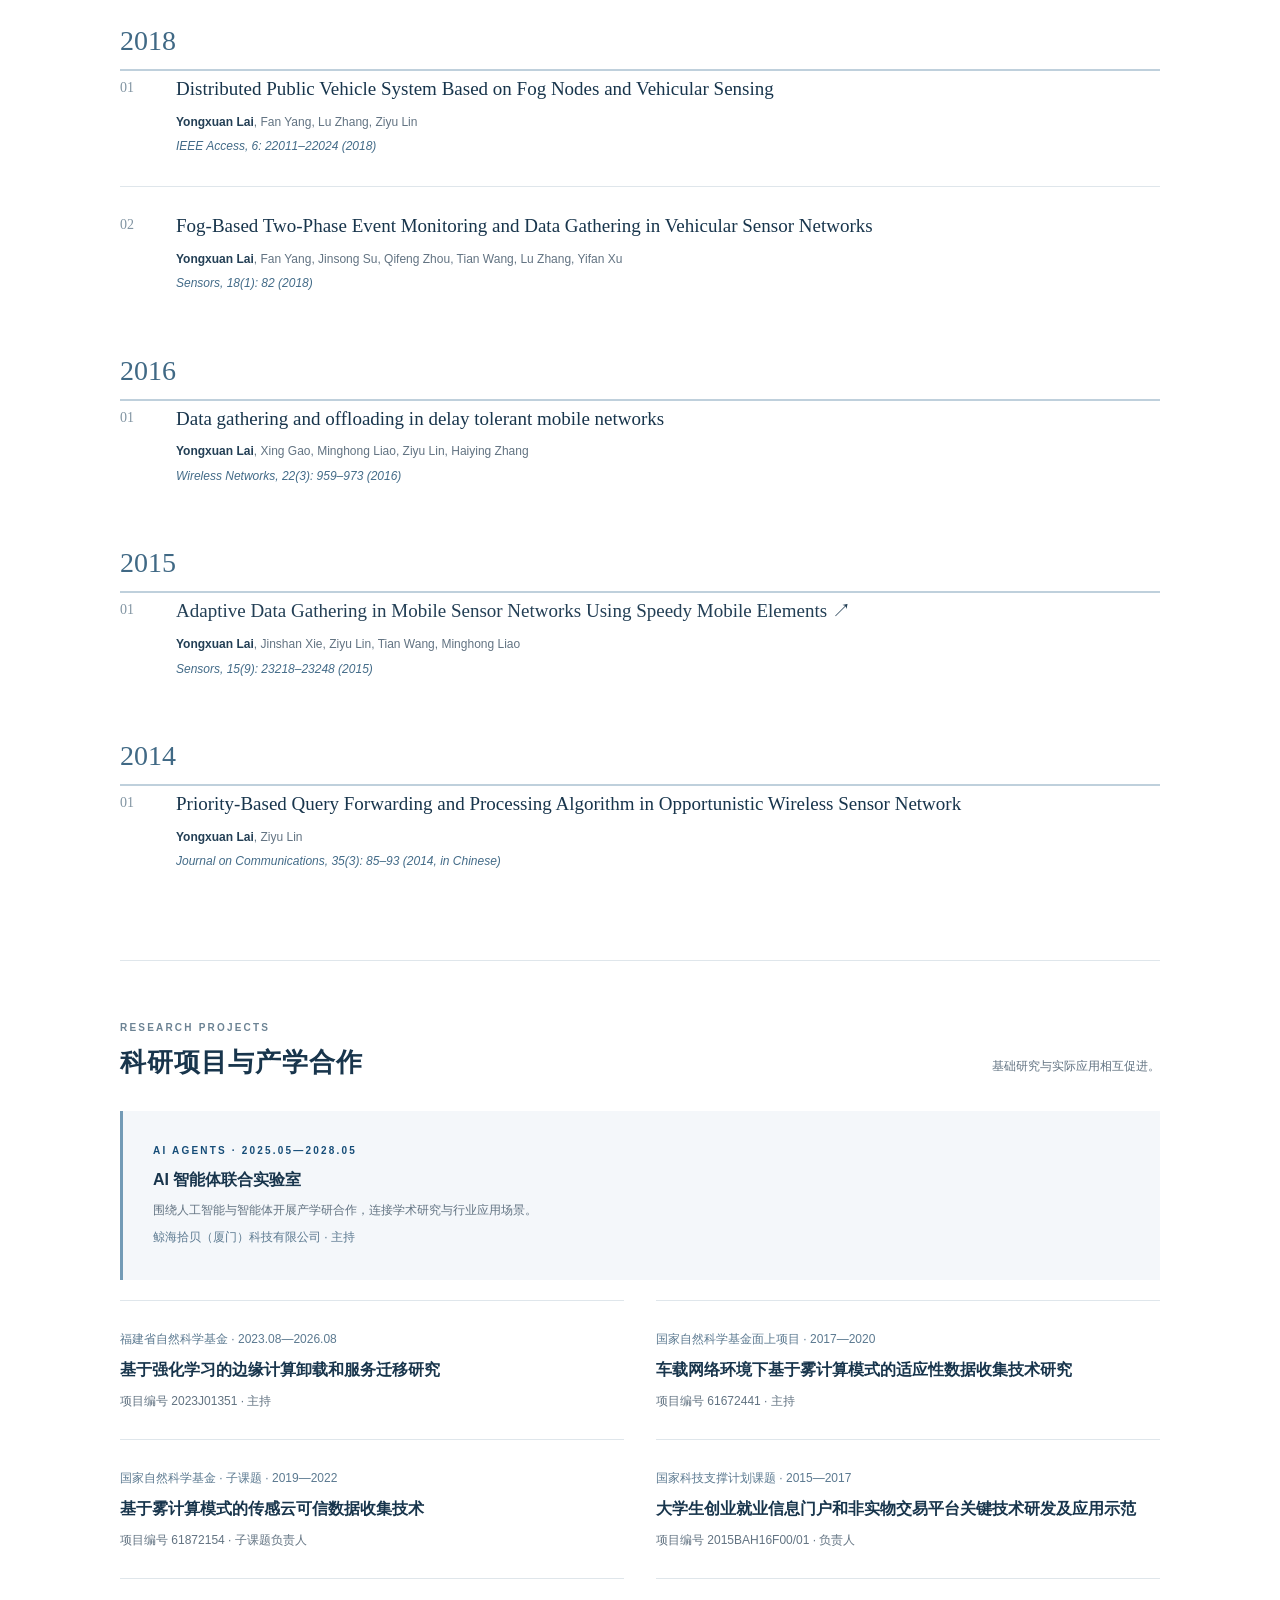
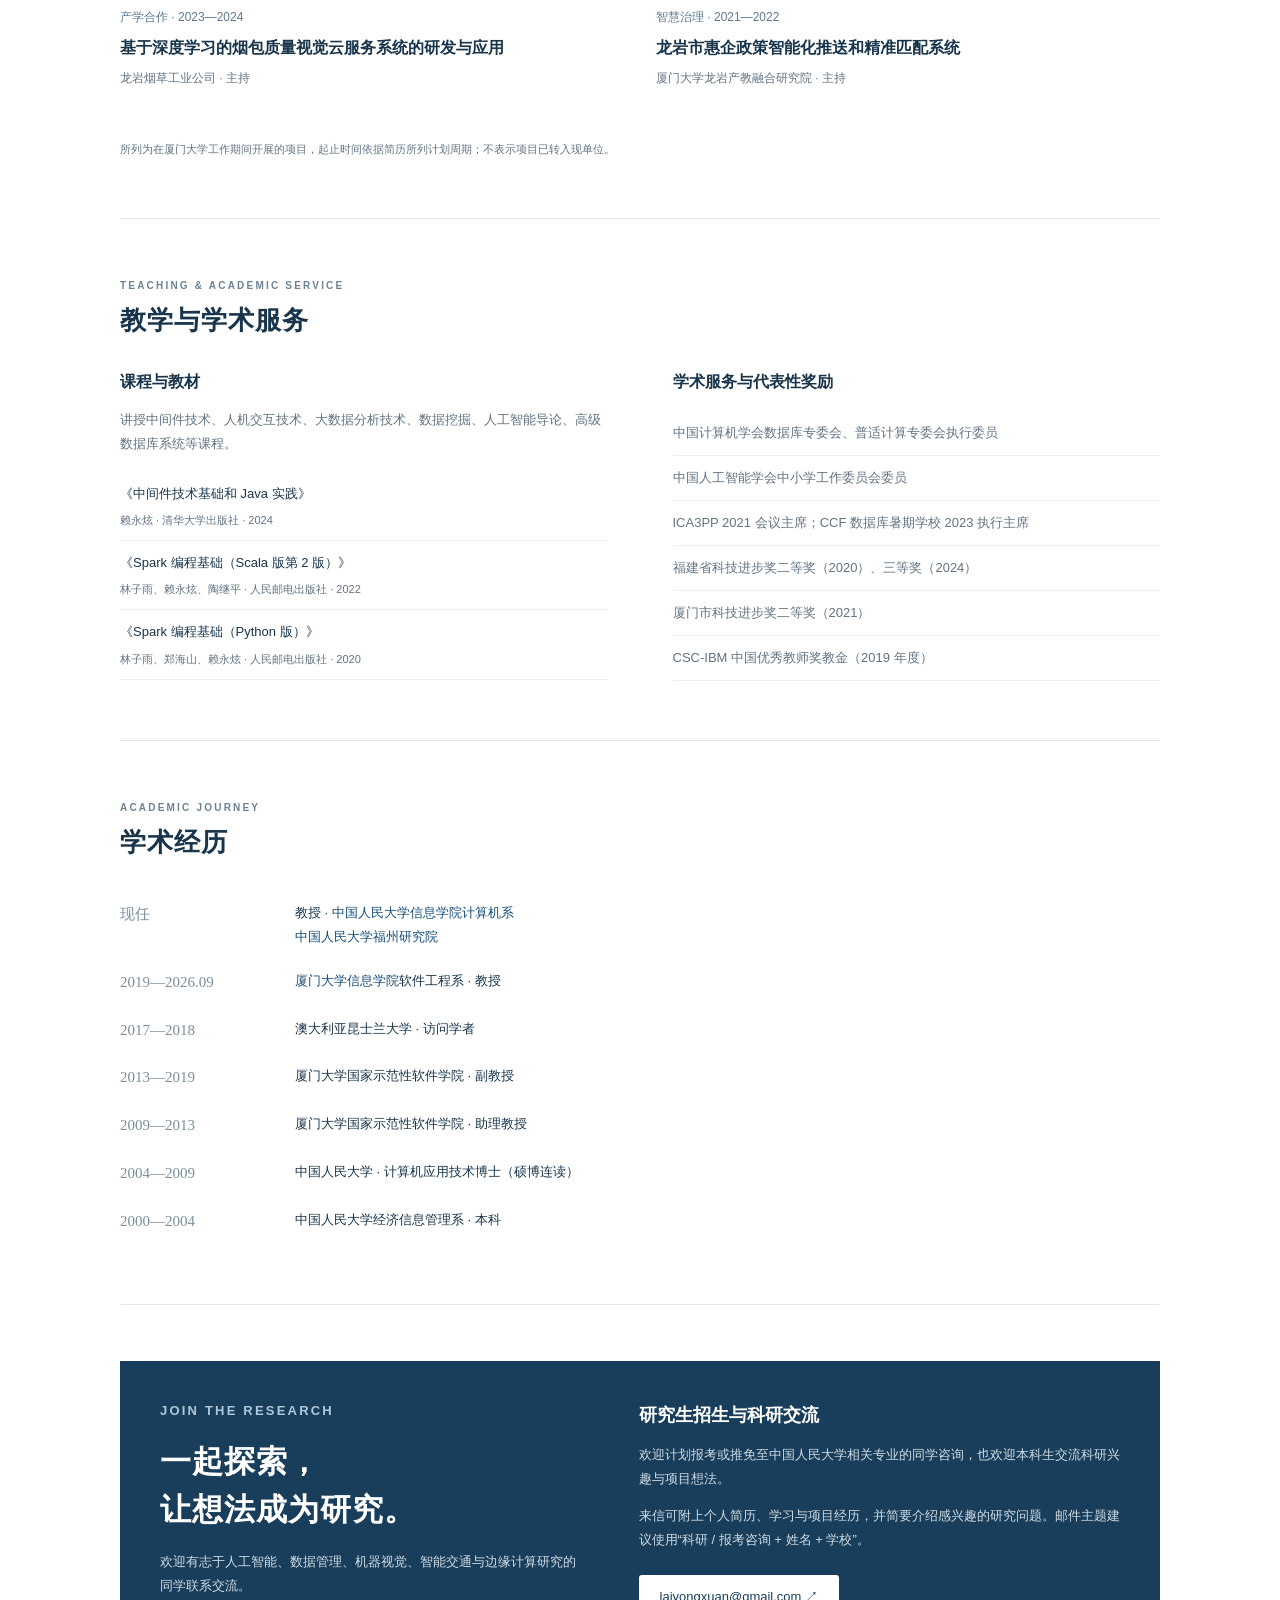
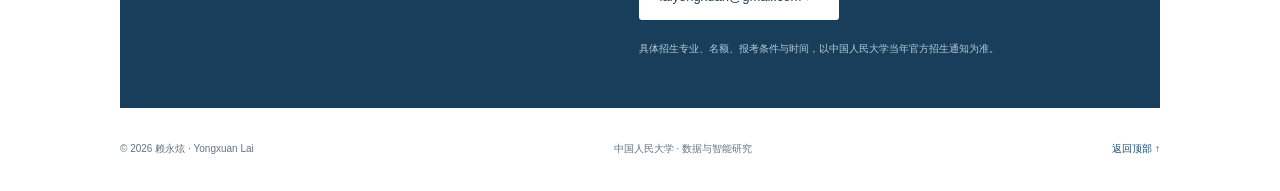
==== commit c84d7a95: "content: state current professorship at Renmin University" ====
--- a/zh.html
+++ b/zh.html
@@ -15,7 +15,7 @@
 <a class="skip" href="#main">跳转到正文</a>
 <header><a class="brand" href="#about">YL<span>赖永炫 <small>Yongxuan Lai</small></span></a><nav aria-label="主导航"><a href="#research">研究方向</a><a href="#publications">学术论文</a><a href="#projects">科研项目</a><a href="#teaching">教学与服务</a><a class="nav-join" href="#join">招生与联系 ↗</a><a class="language-switch" href="index.html" lang="en" hreflang="en">English</a></nav></header>
 <main id="main">
-<section class="hero" id="about"><div class="intro"><p class="eyebrow">RENMIN UNIVERSITY OF CHINA · SCHOOL OF INFORMATION</p><h1>赖永炫 <span>Yongxuan Lai</span></h1><p class="position"><a class="affiliation-link" href="https://info.ruc.edu.cn/" target="_blank" rel="noopener noreferrer">中国人民大学信息学院计算机系</a><br><a class="affiliation-link" href="https://ang.ruc.edu.cn/jxxm/tsjxzy/e8e44a99be1045ada964fd73d79098ff.htm" target="_blank" rel="noopener noreferrer">中国人民大学福州研究院</a><br>中国人民大学数据与人工智能研发实验中心副主任</p><p class="lead">面向真实世界的数据与智能研究</p><p>我的研究围绕数据管理与人工智能展开，关注智能体、机器视觉、智能交通与边缘计算，探索从算法研究到实际系统应用的连接。</p><p>现就职于<a class="affiliation-link" href="https://info.ruc.edu.cn/" target="_blank" rel="noopener noreferrer">中国人民大学信息学院计算机系</a>，同时在<a class="affiliation-link" href="https://ang.ruc.edu.cn/jxxm/tsjxzy/e8e44a99be1045ada964fd73d79098ff.htm" target="_blank" rel="noopener noreferrer">中国人民大学福州研究院</a>工作。2009 年获中国人民大学计算机应用技术博士学位，2009 年至 2026 年 9 月在<a class="affiliation-link" href="https://informatics.xmu.edu.cn/" target="_blank" rel="noopener noreferrer">厦门大学信息学院</a>工作，2019 年起任教授。</p><div class="hero-links"><a class="button" href="mailto:laiyongxuan@gmail.com">邮件联系 ↗</a><a href="https://info.ruc.edu.cn/" target="_blank" rel="noopener noreferrer">人大信息学院 ↗</a><a href="https://scholar.xmu.edu.cn/Authors/Index?id=LaiYongXuan" target="_blank" rel="noopener noreferrer">历史成果（厦大）↗</a></div></div><aside class="profile"><img src="assets/portrait.jpg" alt="赖永炫" width="225" height="285"><div><span class="profile-label">RESEARCH & EDUCATION</span><p>数据 · 算法 · 智能系统</p><a href="mailto:laiyongxuan@gmail.com">laiyongxuan@gmail.com</a><small>中国 · 北京 / 福州</small></div></aside></section>
+<section class="hero" id="about"><div class="intro"><p class="eyebrow">RENMIN UNIVERSITY OF CHINA · SCHOOL OF INFORMATION</p><h1>赖永炫 <span>Yongxuan Lai</span></h1><p class="position">教授 · <a class="affiliation-link" href="https://info.ruc.edu.cn/" target="_blank" rel="noopener noreferrer">中国人民大学信息学院计算机系</a><br><a class="affiliation-link" href="https://ang.ruc.edu.cn/jxxm/tsjxzy/e8e44a99be1045ada964fd73d79098ff.htm" target="_blank" rel="noopener noreferrer">中国人民大学福州研究院</a><br>中国人民大学数据与人工智能研发实验中心副主任</p><p class="lead">面向真实世界的数据与智能研究</p><p>我的研究围绕数据管理与人工智能展开，关注智能体、机器视觉、智能交通与边缘计算，探索从算法研究到实际系统应用的连接。</p><p>现任<a class="affiliation-link" href="https://info.ruc.edu.cn/" target="_blank" rel="noopener noreferrer">中国人民大学信息学院计算机系</a>教授，同时在<a class="affiliation-link" href="https://ang.ruc.edu.cn/jxxm/tsjxzy/e8e44a99be1045ada964fd73d79098ff.htm" target="_blank" rel="noopener noreferrer">中国人民大学福州研究院</a>工作。2009 年获中国人民大学计算机应用技术博士学位，2009 年至 2026 年 9 月在<a class="affiliation-link" href="https://informatics.xmu.edu.cn/" target="_blank" rel="noopener noreferrer">厦门大学信息学院</a>工作，2019 年起任教授。</p><div class="hero-links"><a class="button" href="mailto:laiyongxuan@gmail.com">邮件联系 ↗</a><a href="https://info.ruc.edu.cn/" target="_blank" rel="noopener noreferrer">人大信息学院 ↗</a><a href="https://scholar.xmu.edu.cn/Authors/Index?id=LaiYongXuan" target="_blank" rel="noopener noreferrer">历史成果（厦大）↗</a></div></div><aside class="profile"><img src="assets/portrait.jpg" alt="赖永炫" width="225" height="285"><div><span class="profile-label">RESEARCH & EDUCATION</span><p>数据 · 算法 · 智能系统</p><a href="mailto:laiyongxuan@gmail.com">laiyongxuan@gmail.com</a><small>中国 · 北京 / 福州</small></div></aside></section>
 <a class="recruit-strip" href="#join"><span><i></i> 欢迎对科研充满好奇的同学</span><span>研究生报考咨询 · 本科生科研交流 <b>↗</b></span></a>
 <section id="research"><div class="section-heading"><div><p class="eyebrow">RESEARCH INTERESTS</p><h2>研究方向</h2></div><p>从数据中发现问题，以智能方法求解。</p></div><div class="research-grid">
 <article><span class="number">01 /</span><h3>人工智能与智能体</h3><p>大模型应用、智能体与数据分析，面向行业场景探索智能系统的设计与应用。</p><div class="tags"><span>AI Agents</span><span>大模型应用</span></div></article>
@@ -34,7 +34,7 @@
 <article><p class="project-meta">智慧治理 · 2021—2022</p><h3>龙岩市惠企政策智能化推送和精准匹配系统</h3><p>厦门大学龙岩产教融合研究院 · 主持</p></article>
 </div><p class="section-note">所列为在厦门大学工作期间开展的项目，起止时间依据简历所列计划周期；不表示项目已转入现单位。</p></section>
 <section id="teaching"><div class="section-heading"><div><p class="eyebrow">TEACHING & ACADEMIC SERVICE</p><h2>教学与学术服务</h2></div></div><div class="two-columns"><div><h3 class="subheading">课程与教材</h3><p>讲授中间件技术、人机交互技术、大数据分析技术、数据挖掘、人工智能导论、高级数据库系统等课程。</p><ul class="clean-list"><li><strong>《中间件技术基础和 Java 实践》</strong><span>赖永炫 · 清华大学出版社 · 2024</span></li><li><strong>《Spark 编程基础（Scala 版第 2 版）》</strong><span>林子雨、赖永炫、陶继平 · 人民邮电出版社 · 2022</span></li><li><strong>《Spark 编程基础（Python 版）》</strong><span>林子雨、郑海山、赖永炫 · 人民邮电出版社 · 2020</span></li></ul></div><div><h3 class="subheading">学术服务与代表性奖励</h3><ul class="clean-list"><li>中国计算机学会数据库专委会、普适计算专委会执行委员</li><li>中国人工智能学会中小学工作委员会委员</li><li>ICA3PP 2021 会议主席；CCF 数据库暑期学校 2023 执行主席</li><li>福建省科技进步奖二等奖（2020）、三等奖（2024）</li><li>厦门市科技进步奖二等奖（2021）</li><li>CSC-IBM 中国优秀教师奖教金（2019 年度）</li></ul></div></div></section>
-<section id="experience"><div class="section-heading"><div><p class="eyebrow">ACADEMIC JOURNEY</p><h2>学术经历</h2></div></div><div class="timeline"><p><time>现任</time><span><a class="affiliation-link" href="https://info.ruc.edu.cn/" target="_blank" rel="noopener noreferrer">中国人民大学信息学院计算机系</a><br><a class="affiliation-link" href="https://ang.ruc.edu.cn/jxxm/tsjxzy/e8e44a99be1045ada964fd73d79098ff.htm" target="_blank" rel="noopener noreferrer">中国人民大学福州研究院</a></span></p><p><time>2019—2026.09</time><span><a class="affiliation-link" href="https://informatics.xmu.edu.cn/" target="_blank" rel="noopener noreferrer">厦门大学信息学院</a>软件工程系 · 教授</span></p><p><time>2017—2018</time><span>澳大利亚昆士兰大学 · 访问学者</span></p><p><time>2013—2019</time><span>厦门大学国家示范性软件学院 · 副教授</span></p><p><time>2009—2013</time><span>厦门大学国家示范性软件学院 · 助理教授</span></p><p><time>2004—2009</time><span>中国人民大学 · 计算机应用技术博士（硕博连读）</span></p><p><time>2000—2004</time><span>中国人民大学经济信息管理系 · 本科</span></p></div></section>
+<section id="experience"><div class="section-heading"><div><p class="eyebrow">ACADEMIC JOURNEY</p><h2>学术经历</h2></div></div><div class="timeline"><p><time>现任</time><span>教授 · <a class="affiliation-link" href="https://info.ruc.edu.cn/" target="_blank" rel="noopener noreferrer">中国人民大学信息学院计算机系</a><br><a class="affiliation-link" href="https://ang.ruc.edu.cn/jxxm/tsjxzy/e8e44a99be1045ada964fd73d79098ff.htm" target="_blank" rel="noopener noreferrer">中国人民大学福州研究院</a></span></p><p><time>2019—2026.09</time><span><a class="affiliation-link" href="https://informatics.xmu.edu.cn/" target="_blank" rel="noopener noreferrer">厦门大学信息学院</a>软件工程系 · 教授</span></p><p><time>2017—2018</time><span>澳大利亚昆士兰大学 · 访问学者</span></p><p><time>2013—2019</time><span>厦门大学国家示范性软件学院 · 副教授</span></p><p><time>2009—2013</time><span>厦门大学国家示范性软件学院 · 助理教授</span></p><p><time>2004—2009</time><span>中国人民大学 · 计算机应用技术博士（硕博连读）</span></p><p><time>2000—2004</time><span>中国人民大学经济信息管理系 · 本科</span></p></div></section>
 <section class="join" id="join"><div><p class="eyebrow">JOIN THE RESEARCH</p><h2>一起探索，<br>让想法成为研究。</h2><p>欢迎有志于人工智能、数据管理、机器视觉、智能交通与边缘计算研究的同学联系交流。</p></div><div><h3>研究生招生与科研交流</h3><p>欢迎计划报考或推免至中国人民大学相关专业的同学咨询，也欢迎本科生交流科研兴趣与项目想法。</p><p>来信可附上个人简历、学习与项目经历，并简要介绍感兴趣的研究问题。邮件主题建议使用“科研 / 报考咨询 + 姓名 + 学校”。</p><a class="button light" href="mailto:laiyongxuan@gmail.com?subject=%E7%A7%91%E7%A0%94%20%2F%20%E6%8A%A5%E8%80%83%E5%92%A8%E8%AF%A2">laiyongxuan@gmail.com ↗</a><p class="join-note">具体招生专业、名额、报考条件与时间，以中国人民大学当年官方招生通知为准。</p></div></section>
 </main><footer><span>© 2026 赖永炫 · Yongxuan Lai</span><span>中国人民大学 · 数据与智能研究</span><a href="#about">返回顶部 ↑</a></footer>
 </body></html>
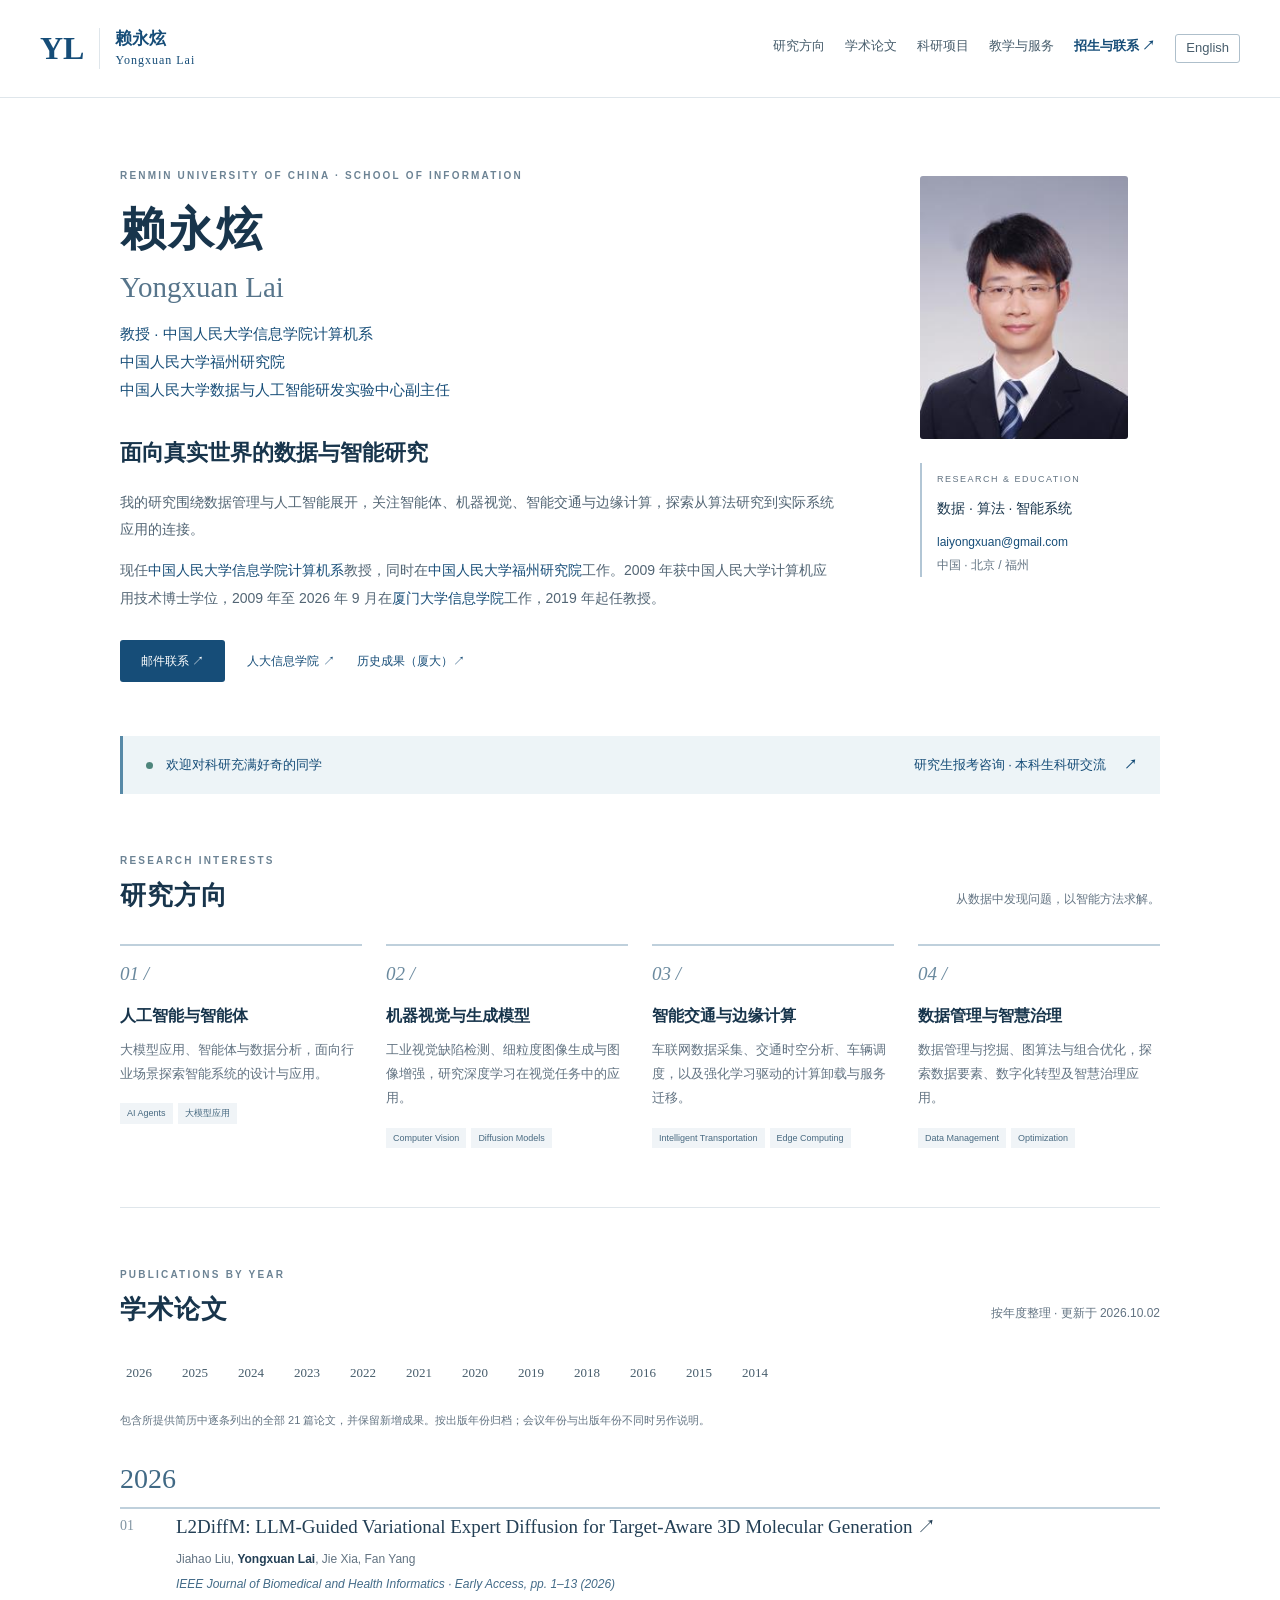
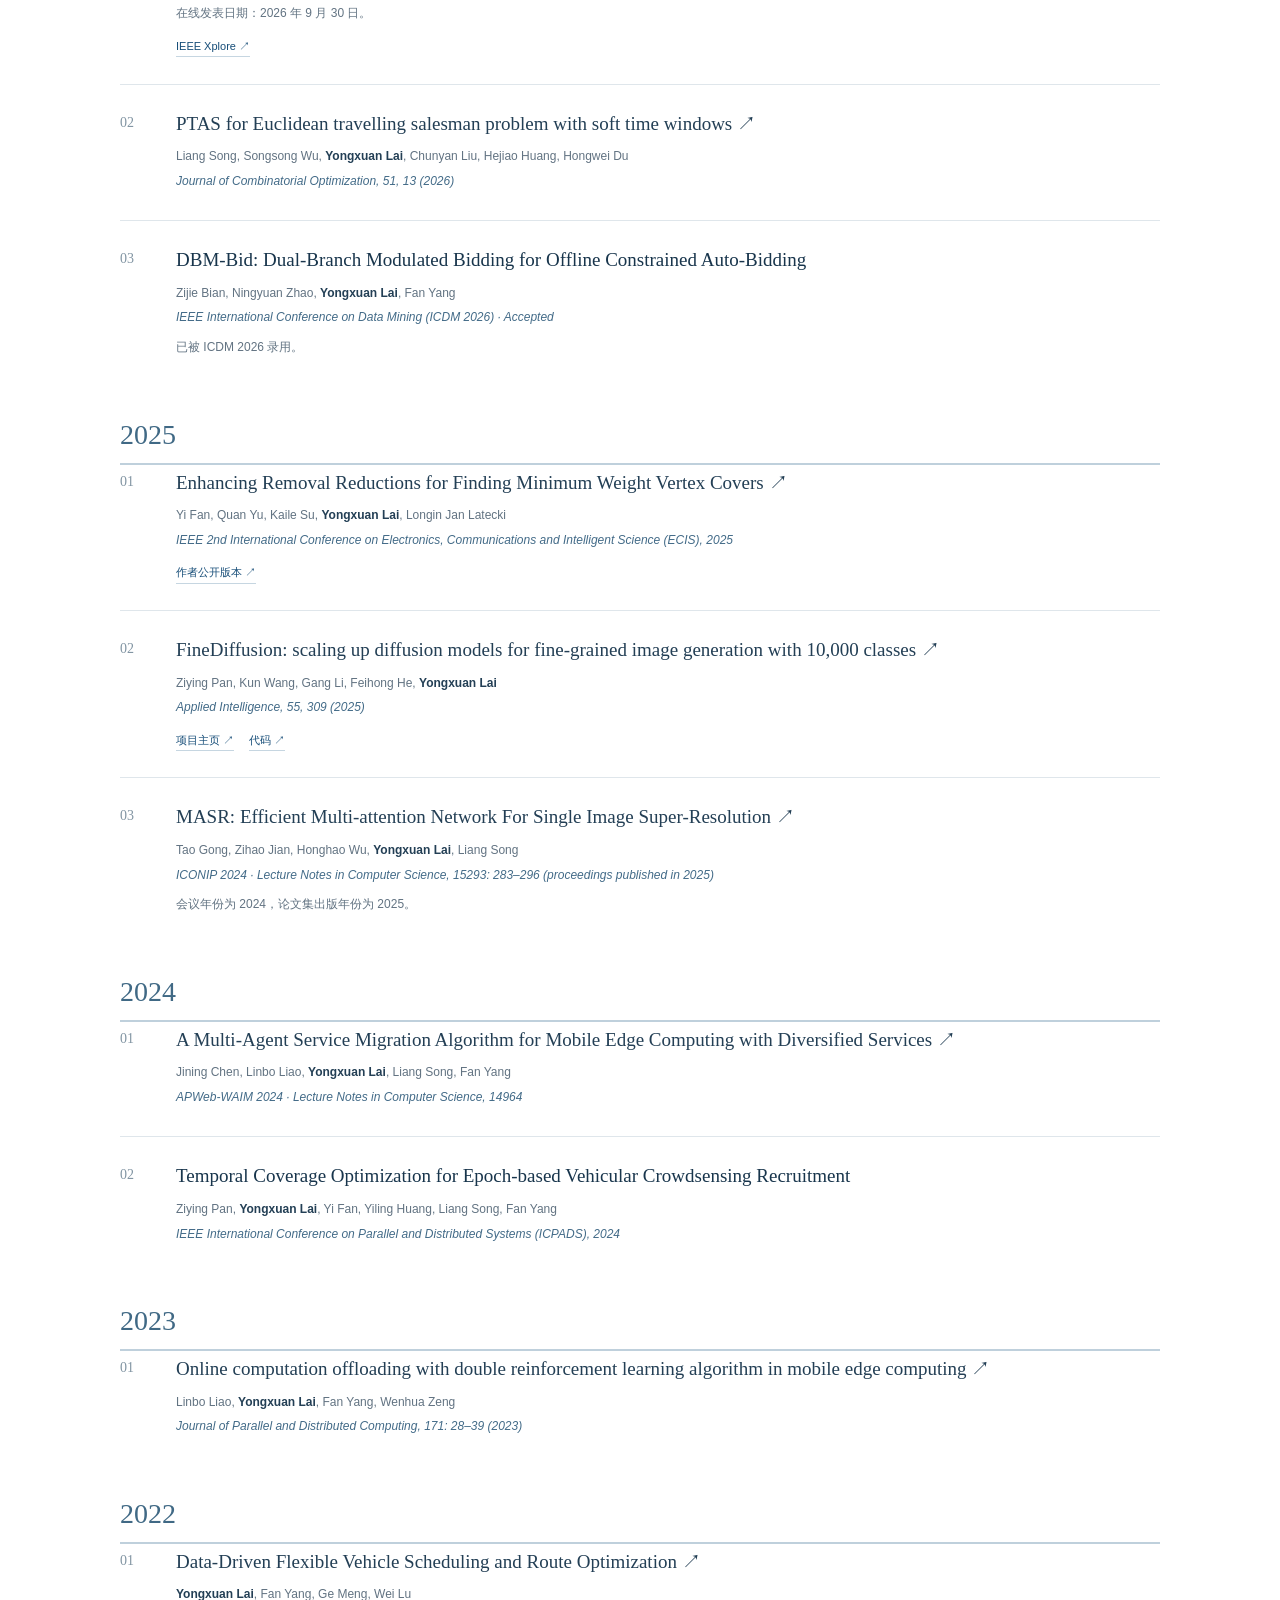
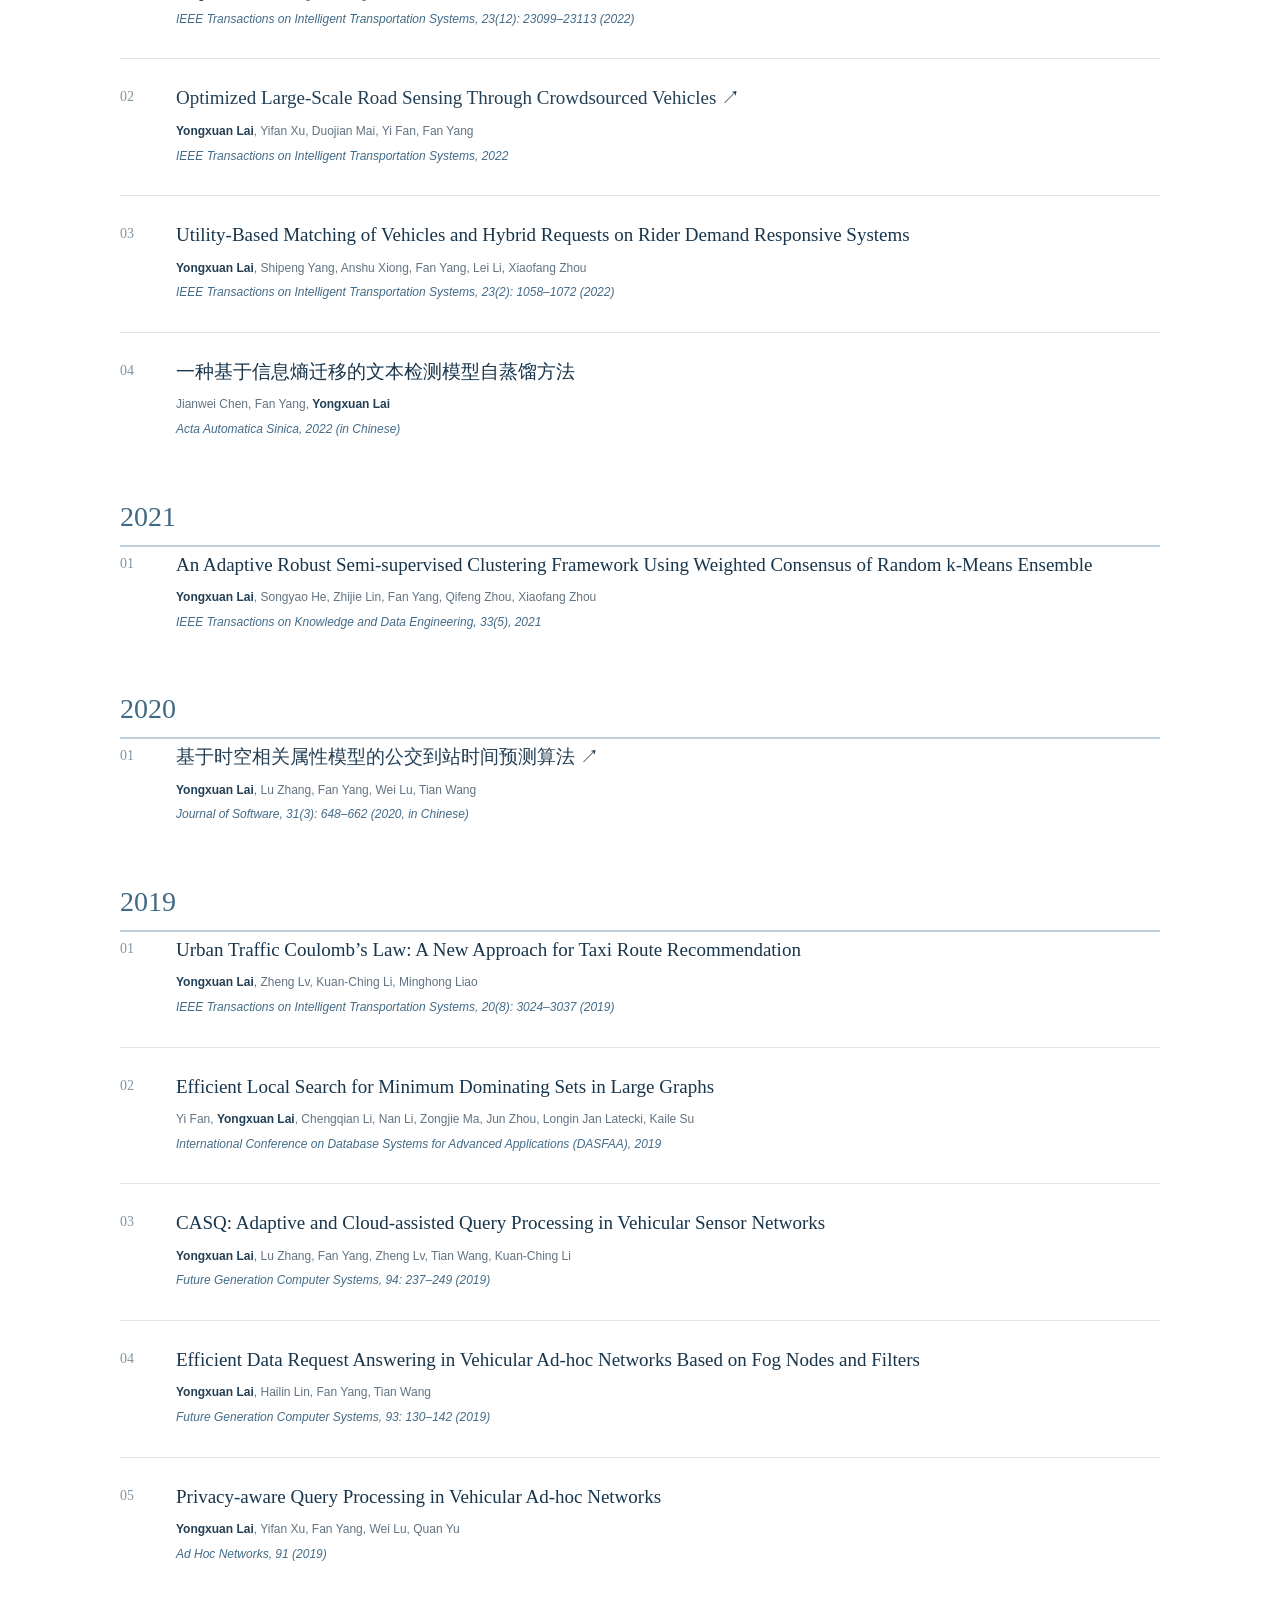
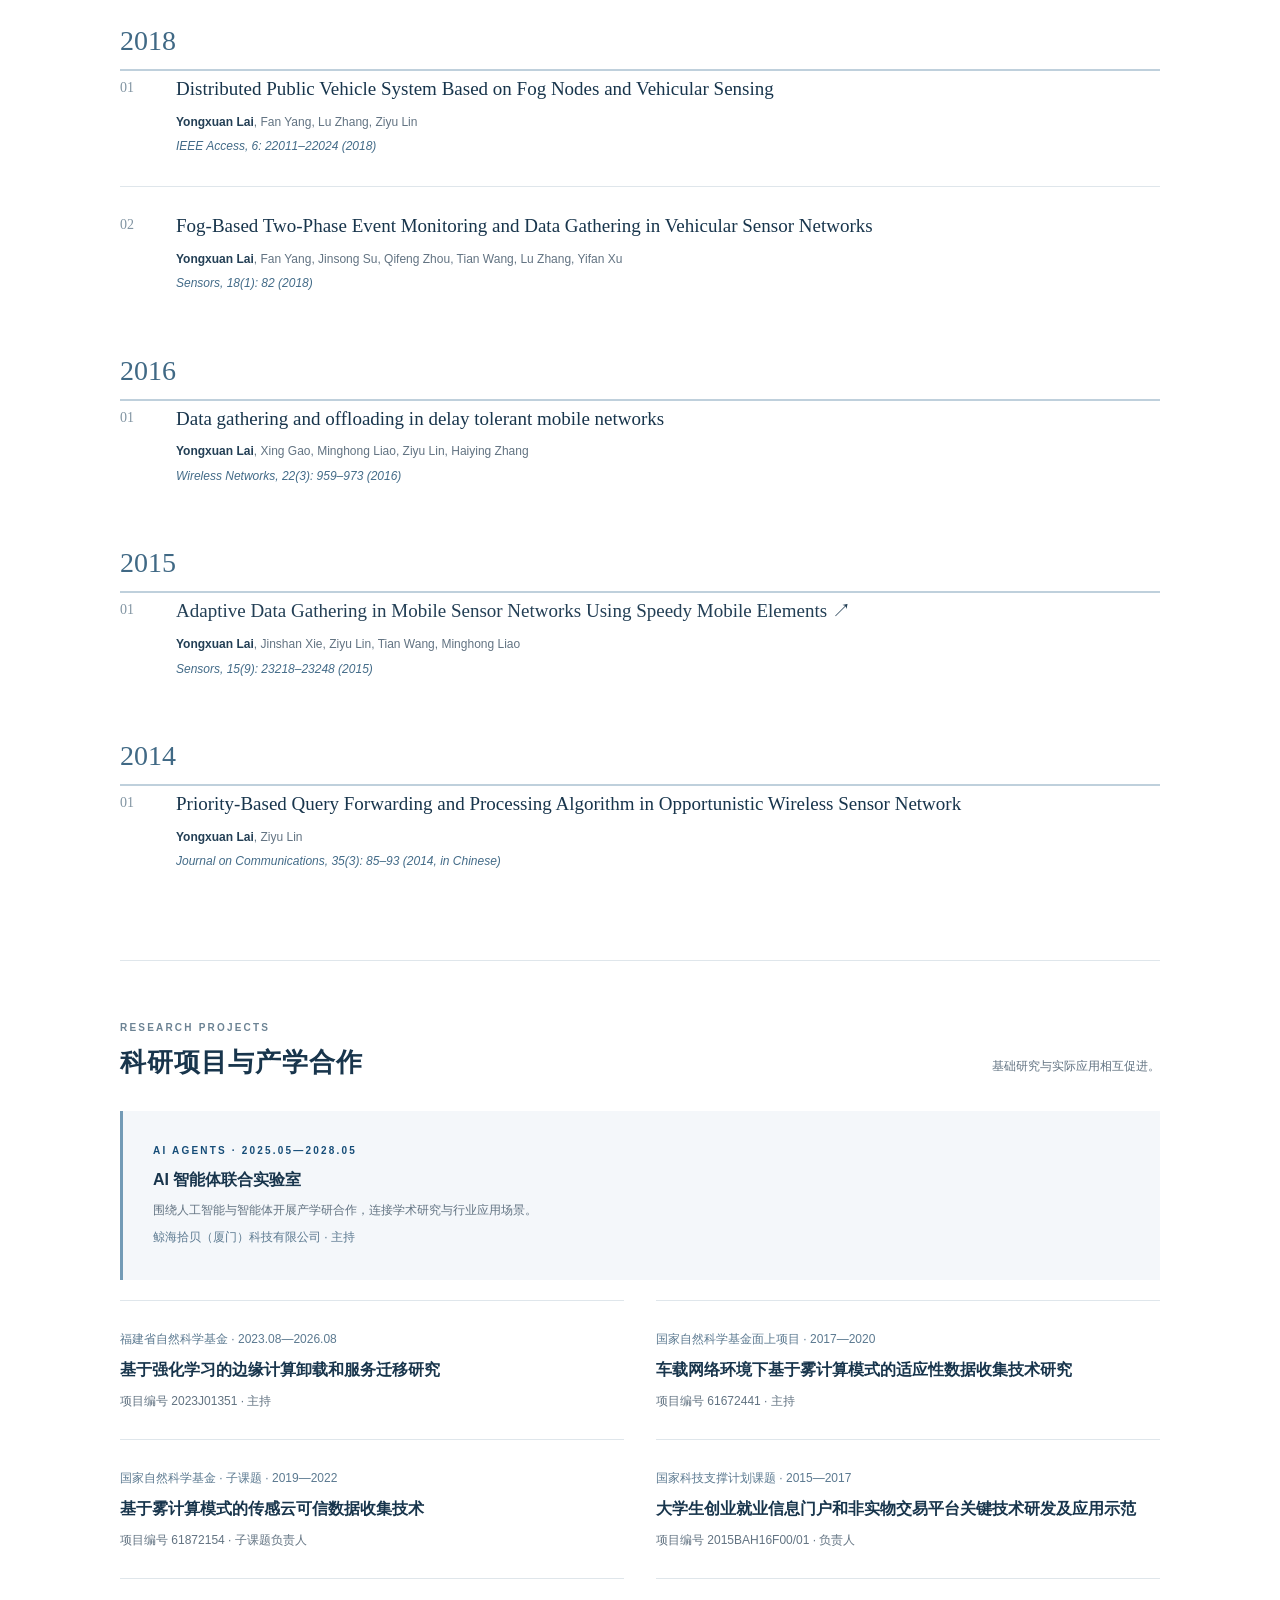
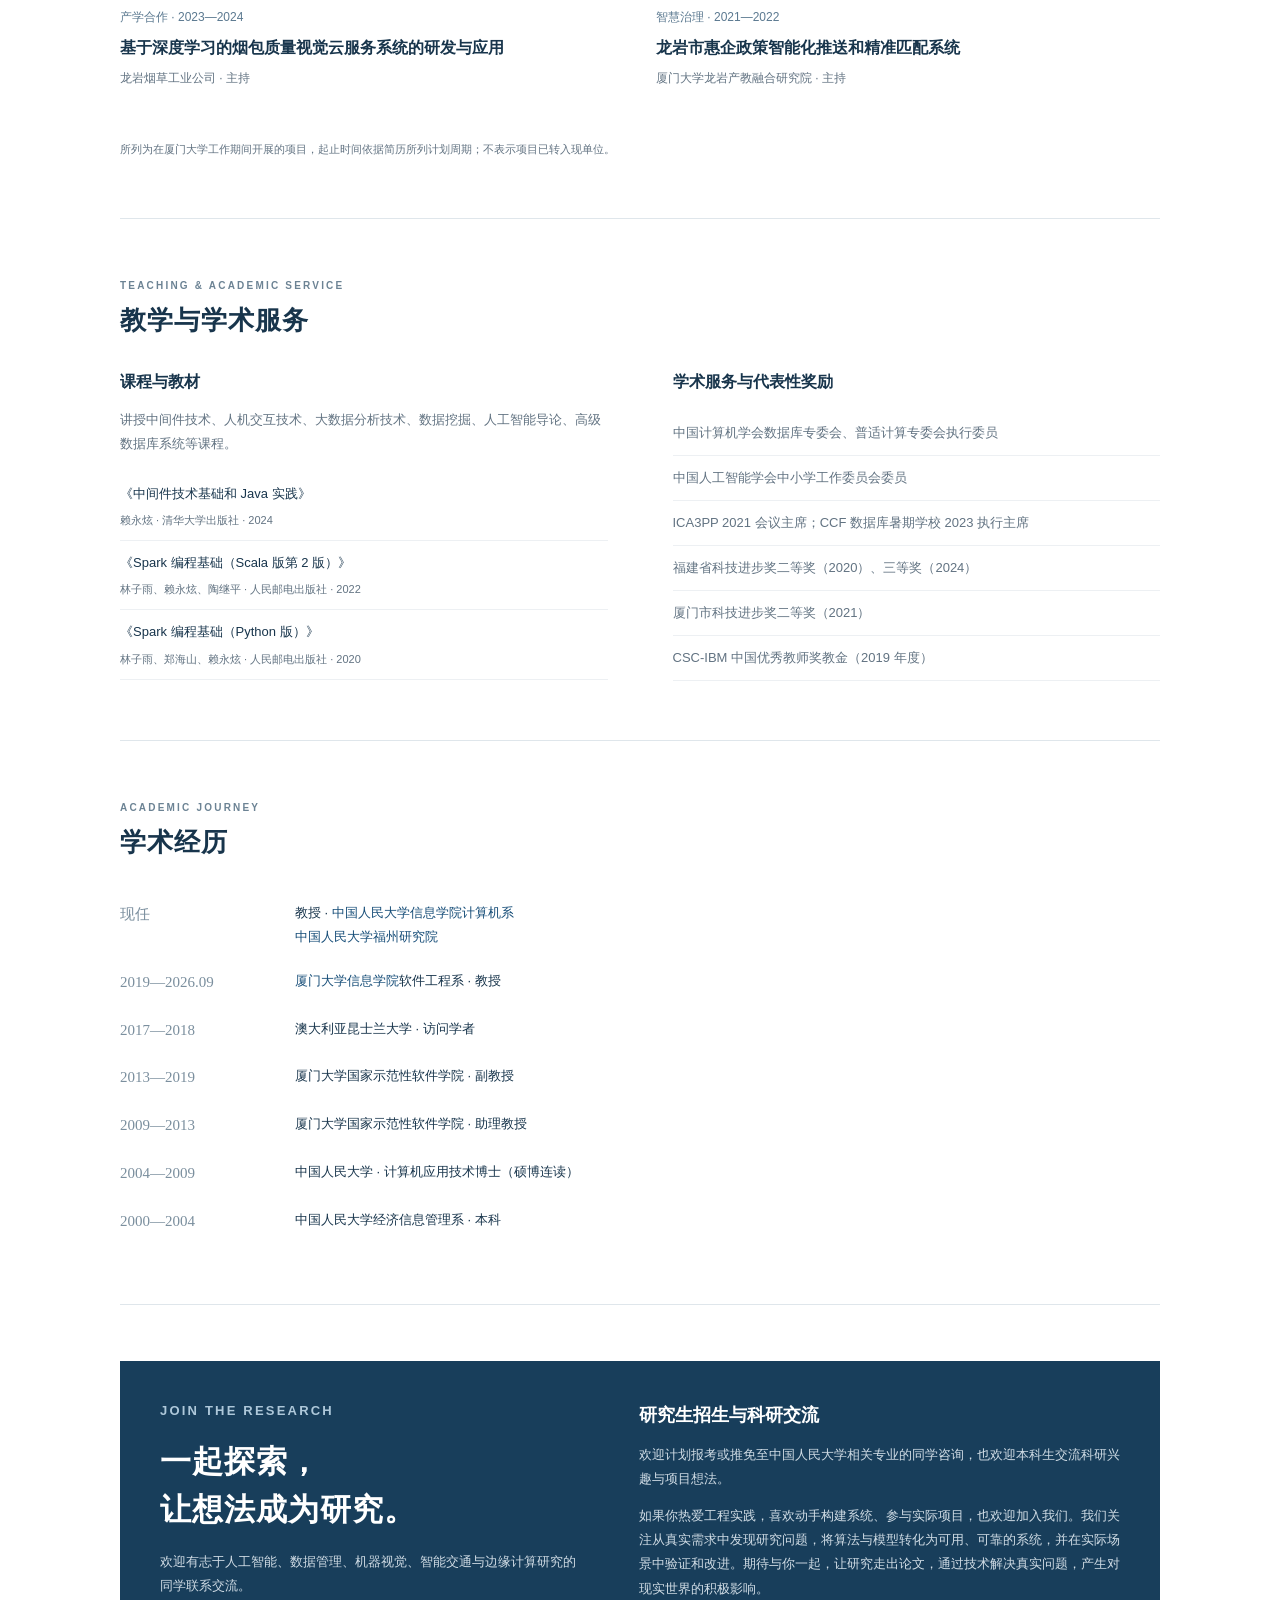
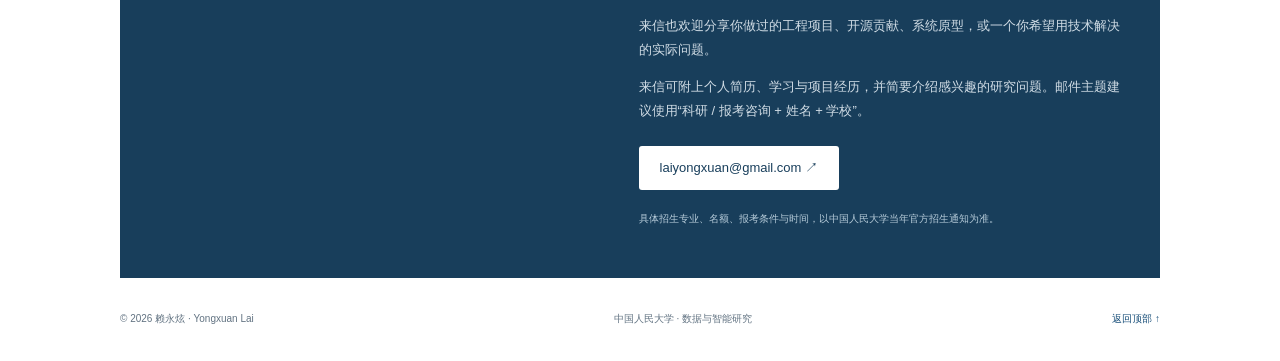
==== commit 00b8b410: "content: welcome engineering-minded students and emphasize real-world impact" ====
--- a/zh.html
+++ b/zh.html
@@ -35,6 +35,6 @@
 </div><p class="section-note">所列为在厦门大学工作期间开展的项目，起止时间依据简历所列计划周期；不表示项目已转入现单位。</p></section>
 <section id="teaching"><div class="section-heading"><div><p class="eyebrow">TEACHING & ACADEMIC SERVICE</p><h2>教学与学术服务</h2></div></div><div class="two-columns"><div><h3 class="subheading">课程与教材</h3><p>讲授中间件技术、人机交互技术、大数据分析技术、数据挖掘、人工智能导论、高级数据库系统等课程。</p><ul class="clean-list"><li><strong>《中间件技术基础和 Java 实践》</strong><span>赖永炫 · 清华大学出版社 · 2024</span></li><li><strong>《Spark 编程基础（Scala 版第 2 版）》</strong><span>林子雨、赖永炫、陶继平 · 人民邮电出版社 · 2022</span></li><li><strong>《Spark 编程基础（Python 版）》</strong><span>林子雨、郑海山、赖永炫 · 人民邮电出版社 · 2020</span></li></ul></div><div><h3 class="subheading">学术服务与代表性奖励</h3><ul class="clean-list"><li>中国计算机学会数据库专委会、普适计算专委会执行委员</li><li>中国人工智能学会中小学工作委员会委员</li><li>ICA3PP 2021 会议主席；CCF 数据库暑期学校 2023 执行主席</li><li>福建省科技进步奖二等奖（2020）、三等奖（2024）</li><li>厦门市科技进步奖二等奖（2021）</li><li>CSC-IBM 中国优秀教师奖教金（2019 年度）</li></ul></div></div></section>
 <section id="experience"><div class="section-heading"><div><p class="eyebrow">ACADEMIC JOURNEY</p><h2>学术经历</h2></div></div><div class="timeline"><p><time>现任</time><span>教授 · <a class="affiliation-link" href="https://info.ruc.edu.cn/" target="_blank" rel="noopener noreferrer">中国人民大学信息学院计算机系</a><br><a class="affiliation-link" href="https://ang.ruc.edu.cn/jxxm/tsjxzy/e8e44a99be1045ada964fd73d79098ff.htm" target="_blank" rel="noopener noreferrer">中国人民大学福州研究院</a></span></p><p><time>2019—2026.09</time><span><a class="affiliation-link" href="https://informatics.xmu.edu.cn/" target="_blank" rel="noopener noreferrer">厦门大学信息学院</a>软件工程系 · 教授</span></p><p><time>2017—2018</time><span>澳大利亚昆士兰大学 · 访问学者</span></p><p><time>2013—2019</time><span>厦门大学国家示范性软件学院 · 副教授</span></p><p><time>2009—2013</time><span>厦门大学国家示范性软件学院 · 助理教授</span></p><p><time>2004—2009</time><span>中国人民大学 · 计算机应用技术博士（硕博连读）</span></p><p><time>2000—2004</time><span>中国人民大学经济信息管理系 · 本科</span></p></div></section>
-<section class="join" id="join"><div><p class="eyebrow">JOIN THE RESEARCH</p><h2>一起探索，<br>让想法成为研究。</h2><p>欢迎有志于人工智能、数据管理、机器视觉、智能交通与边缘计算研究的同学联系交流。</p></div><div><h3>研究生招生与科研交流</h3><p>欢迎计划报考或推免至中国人民大学相关专业的同学咨询，也欢迎本科生交流科研兴趣与项目想法。</p><p>来信可附上个人简历、学习与项目经历，并简要介绍感兴趣的研究问题。邮件主题建议使用“科研 / 报考咨询 + 姓名 + 学校”。</p><a class="button light" href="mailto:laiyongxuan@gmail.com?subject=%E7%A7%91%E7%A0%94%20%2F%20%E6%8A%A5%E8%80%83%E5%92%A8%E8%AF%A2">laiyongxuan@gmail.com ↗</a><p class="join-note">具体招生专业、名额、报考条件与时间，以中国人民大学当年官方招生通知为准。</p></div></section>
+<section class="join" id="join"><div><p class="eyebrow">JOIN THE RESEARCH</p><h2>一起探索，<br>让想法成为研究。</h2><p>欢迎有志于人工智能、数据管理、机器视觉、智能交通与边缘计算研究的同学联系交流。</p></div><div><h3>研究生招生与科研交流</h3><p>欢迎计划报考或推免至中国人民大学相关专业的同学咨询，也欢迎本科生交流科研兴趣与项目想法。</p><p>如果你热爱工程实践，喜欢动手构建系统、参与实际项目，也欢迎加入我们。我们关注从真实需求中发现研究问题，将算法与模型转化为可用、可靠的系统，并在实际场景中验证和改进。期待与你一起，让研究走出论文，通过技术解决真实问题，产生对现实世界的积极影响。</p><p>来信也欢迎分享你做过的工程项目、开源贡献、系统原型，或一个你希望用技术解决的实际问题。</p><p>来信可附上个人简历、学习与项目经历，并简要介绍感兴趣的研究问题。邮件主题建议使用“科研 / 报考咨询 + 姓名 + 学校”。</p><a class="button light" href="mailto:laiyongxuan@gmail.com?subject=%E7%A7%91%E7%A0%94%20%2F%20%E6%8A%A5%E8%80%83%E5%92%A8%E8%AF%A2">laiyongxuan@gmail.com ↗</a><p class="join-note">具体招生专业、名额、报考条件与时间，以中国人民大学当年官方招生通知为准。</p></div></section>
 </main><footer><span>© 2026 赖永炫 · Yongxuan Lai</span><span>中国人民大学 · 数据与智能研究</span><a href="#about">返回顶部 ↑</a></footer>
 </body></html>
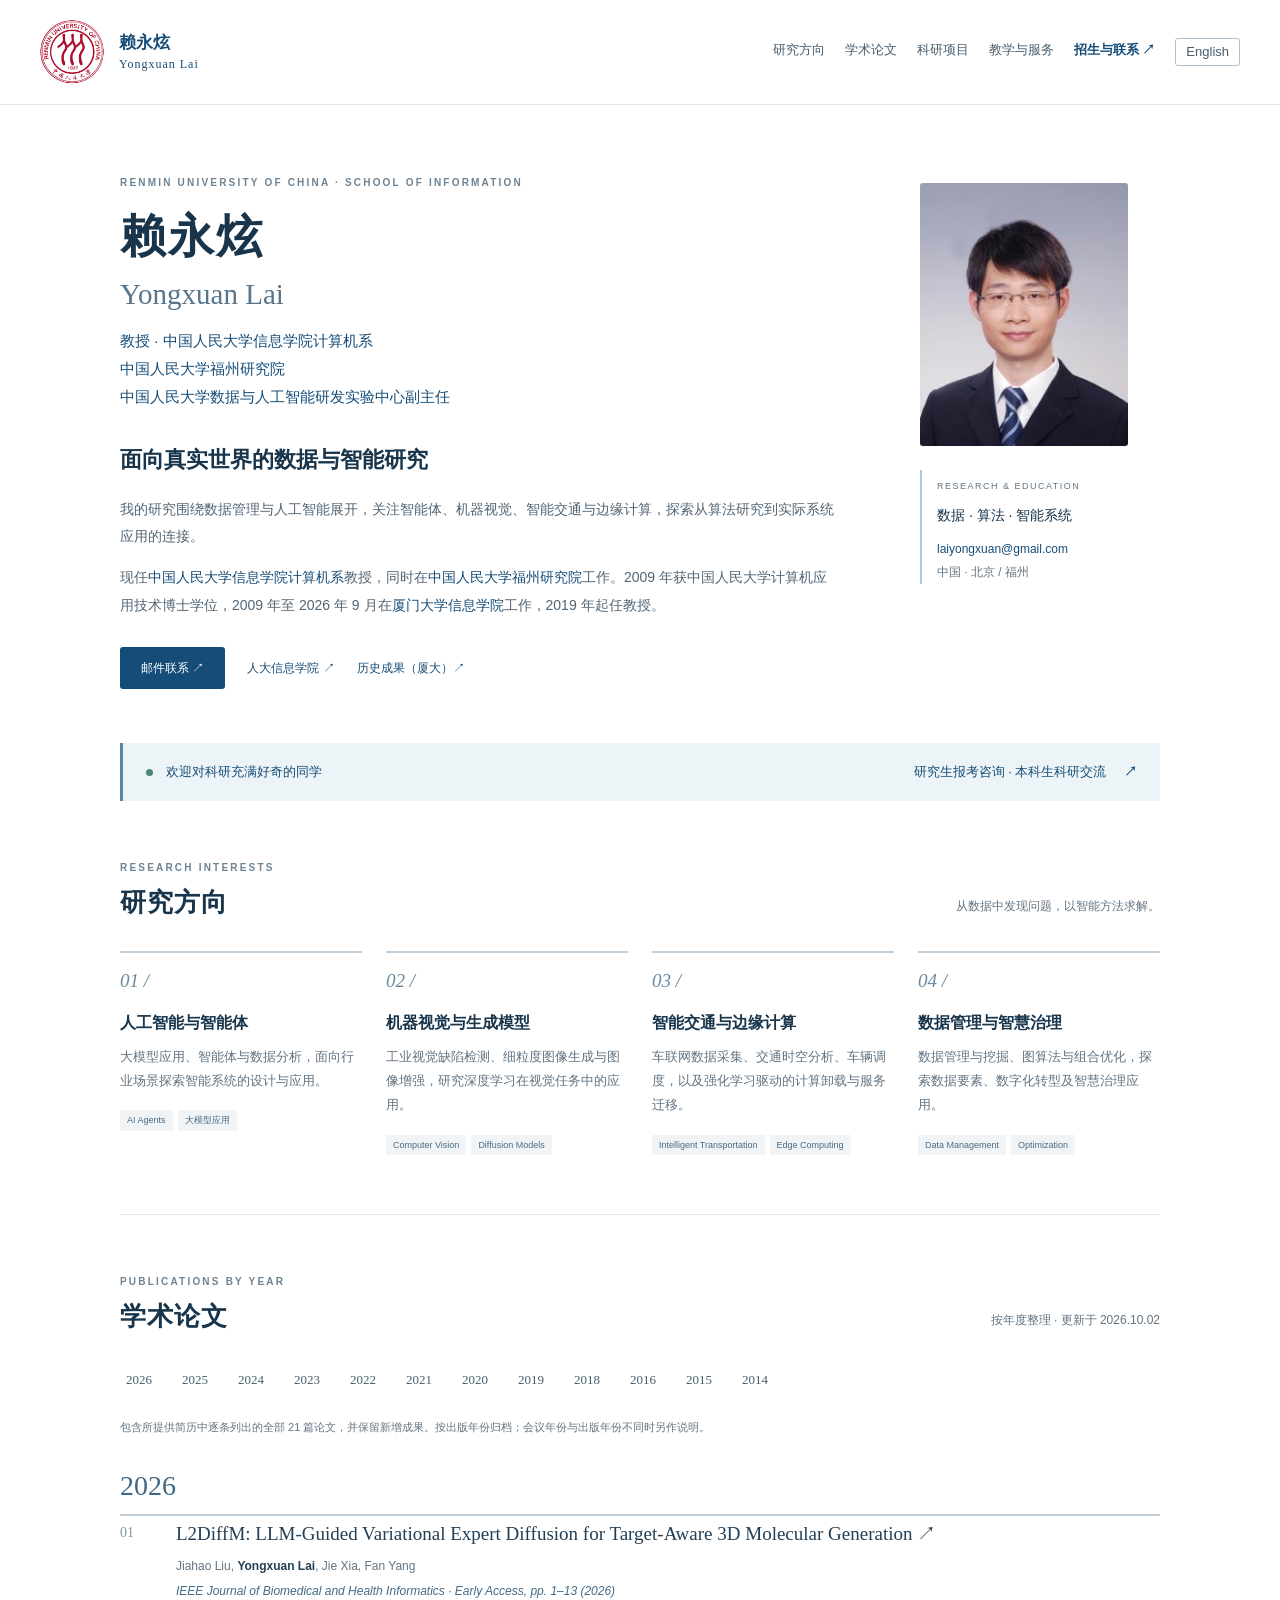
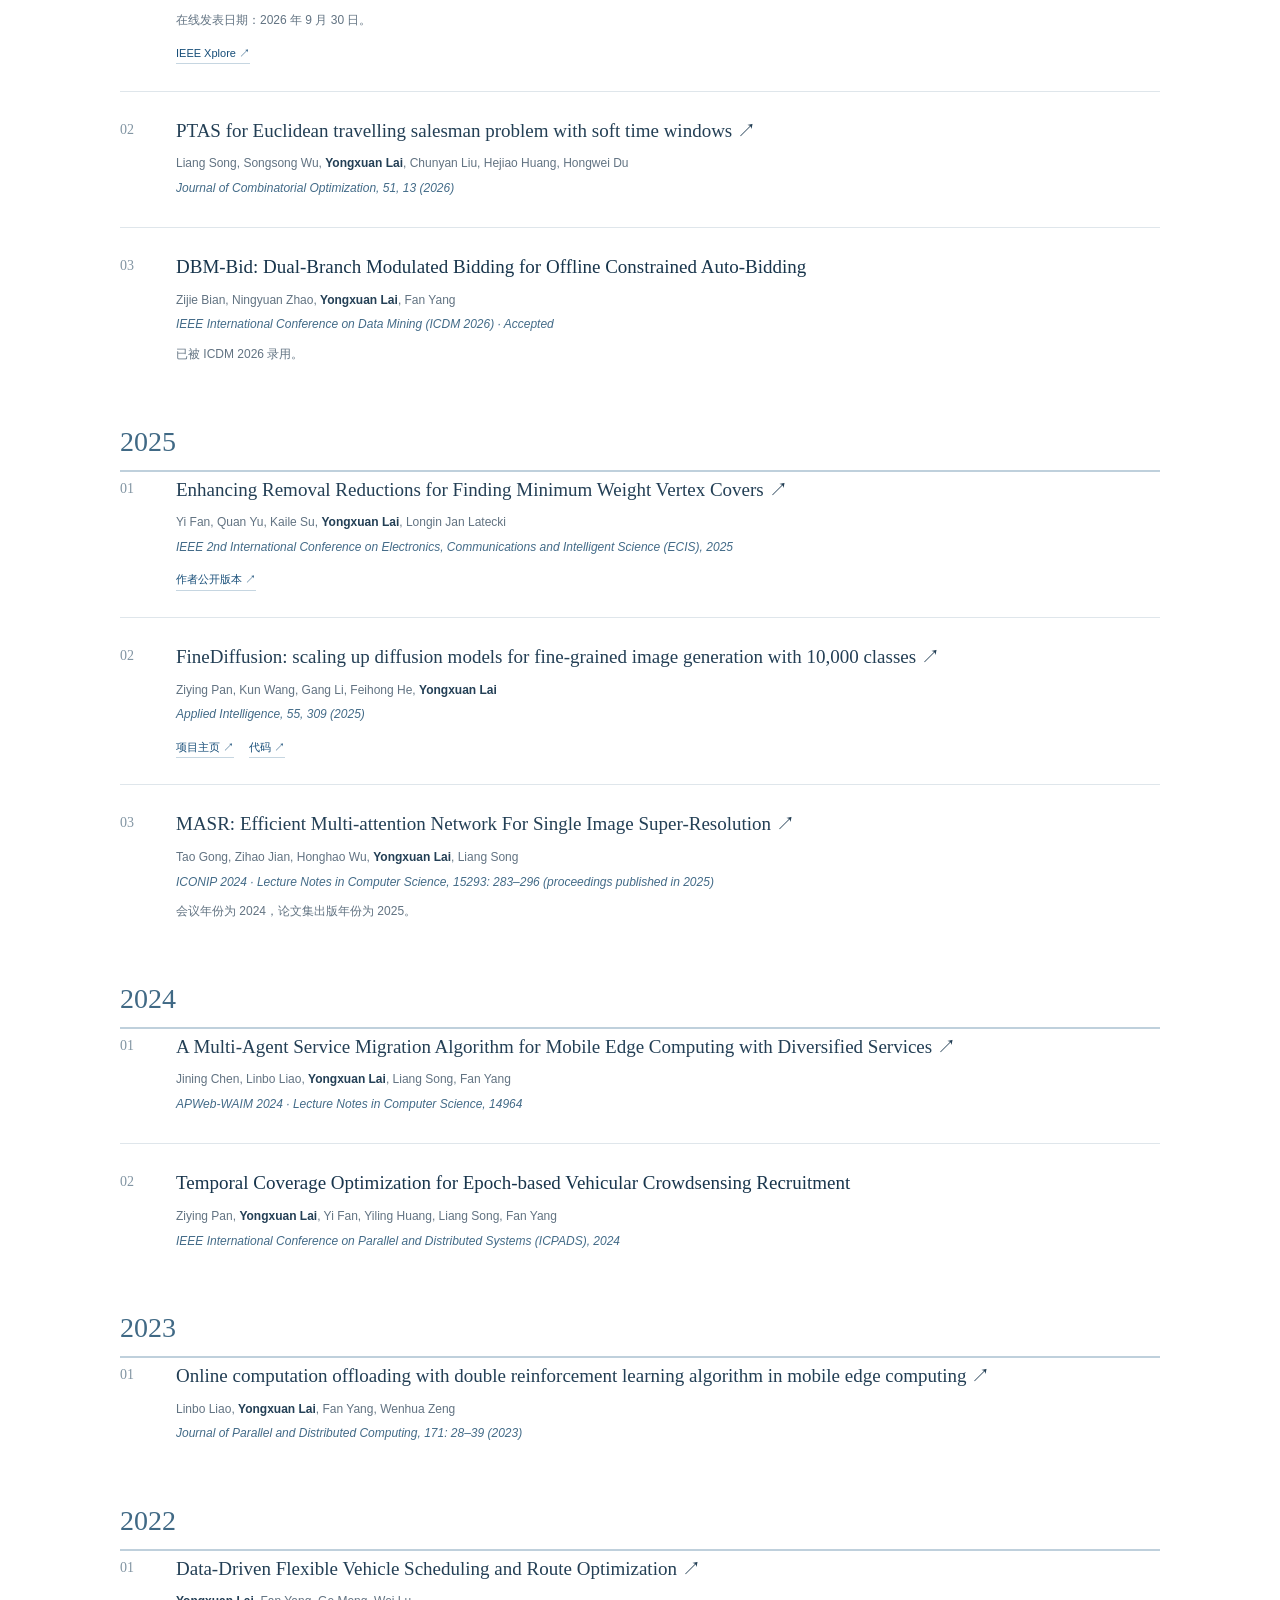
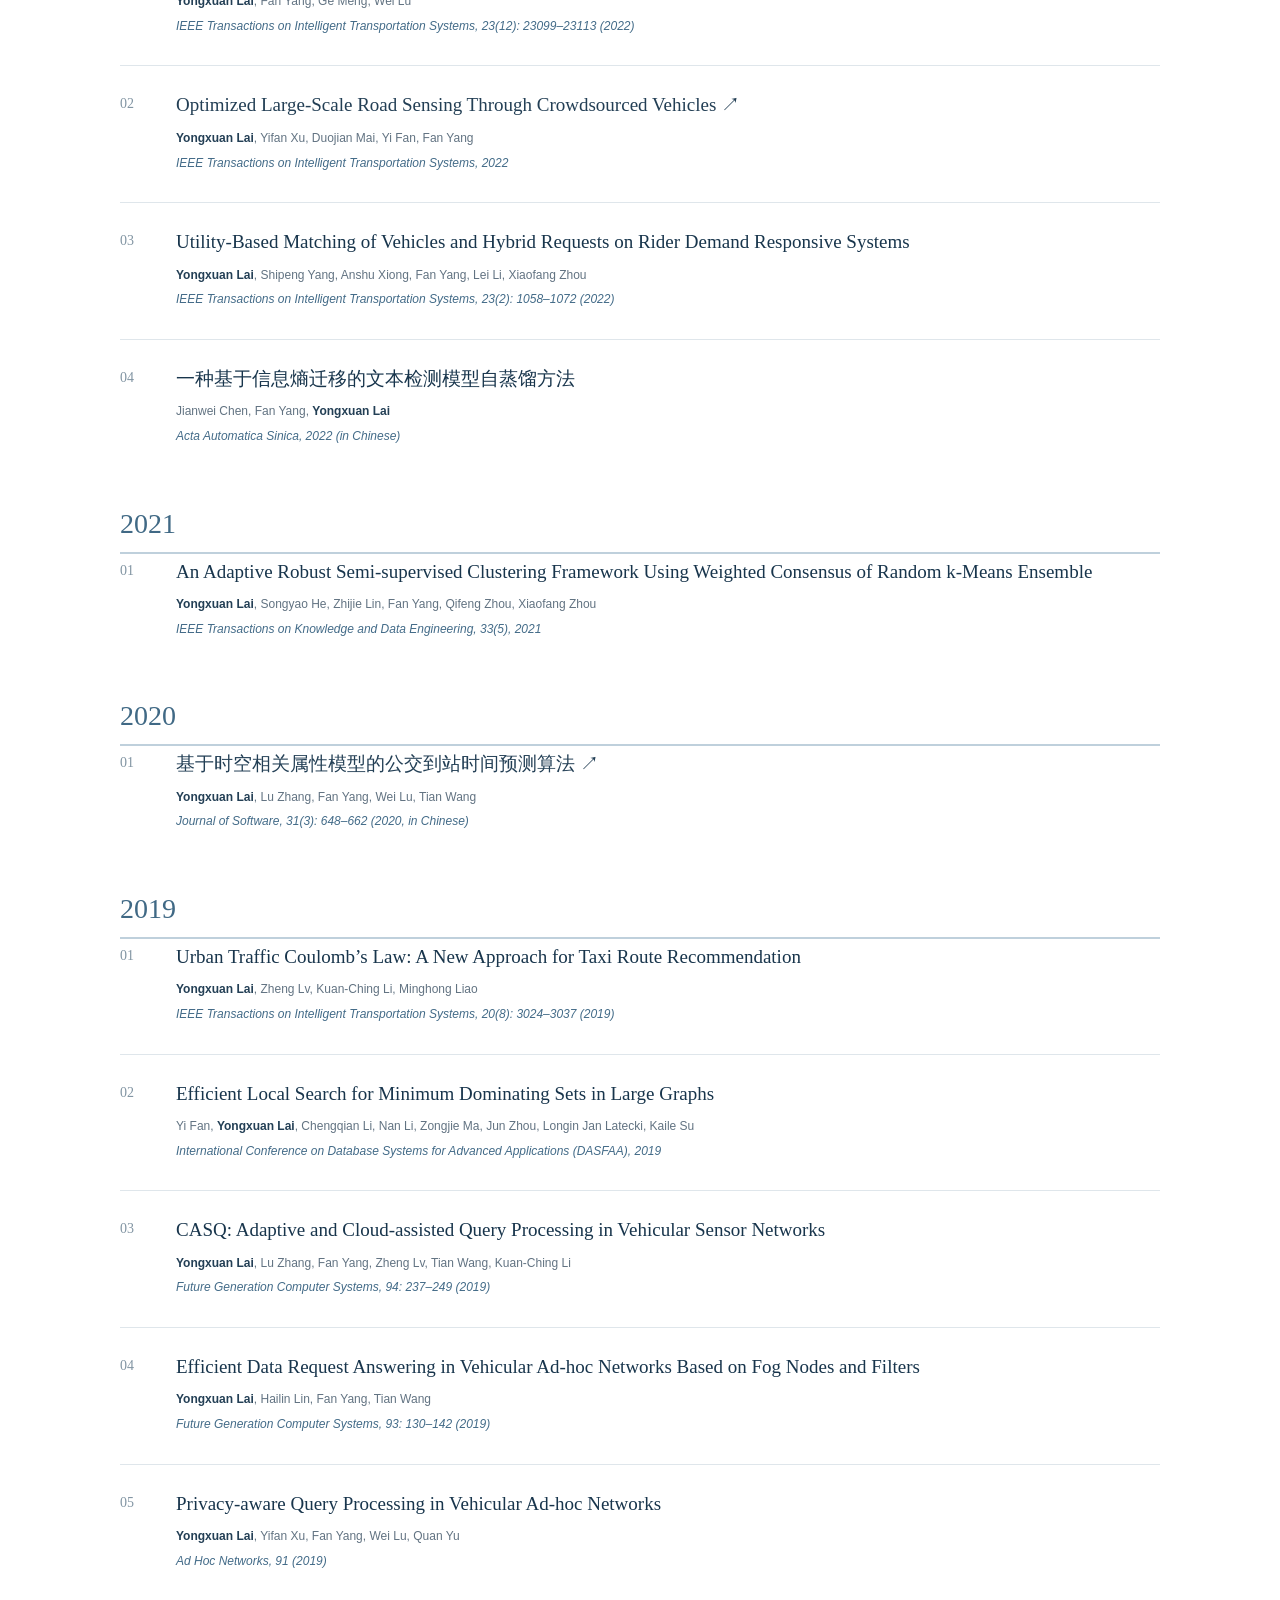
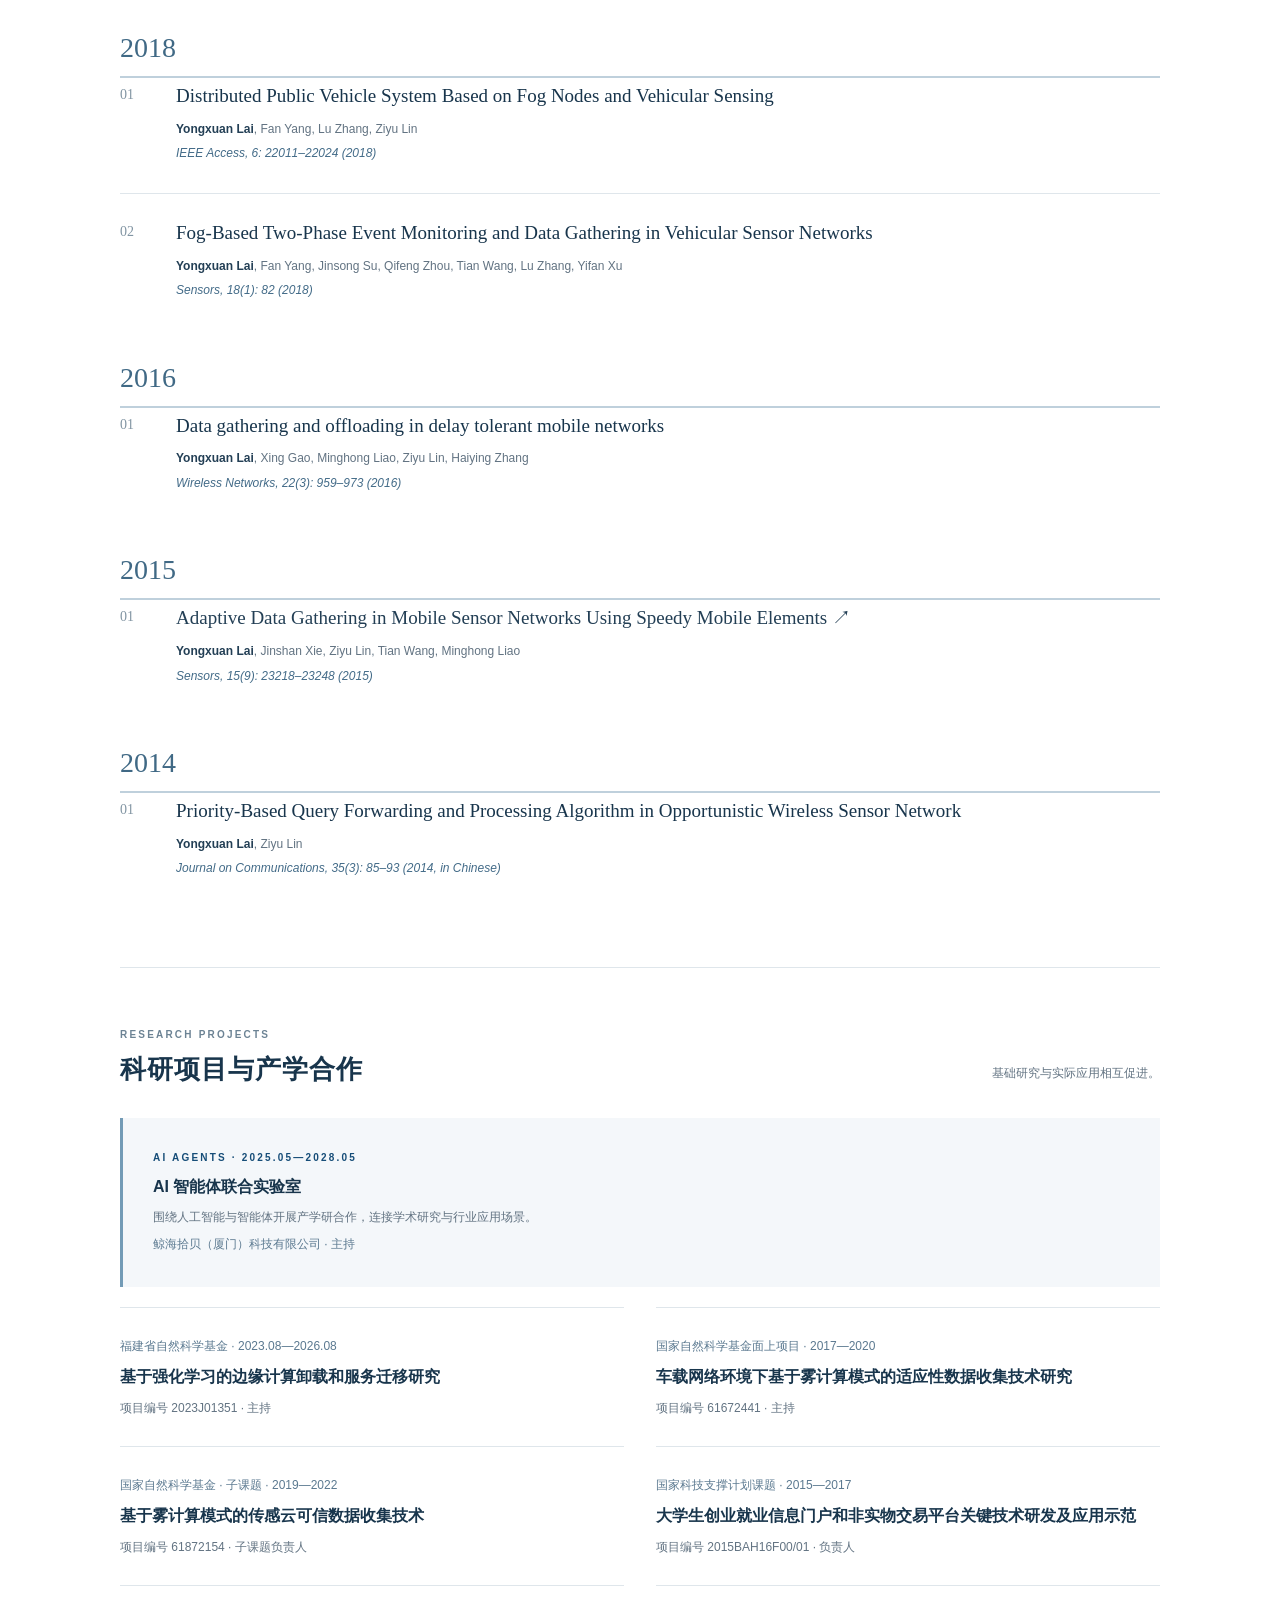
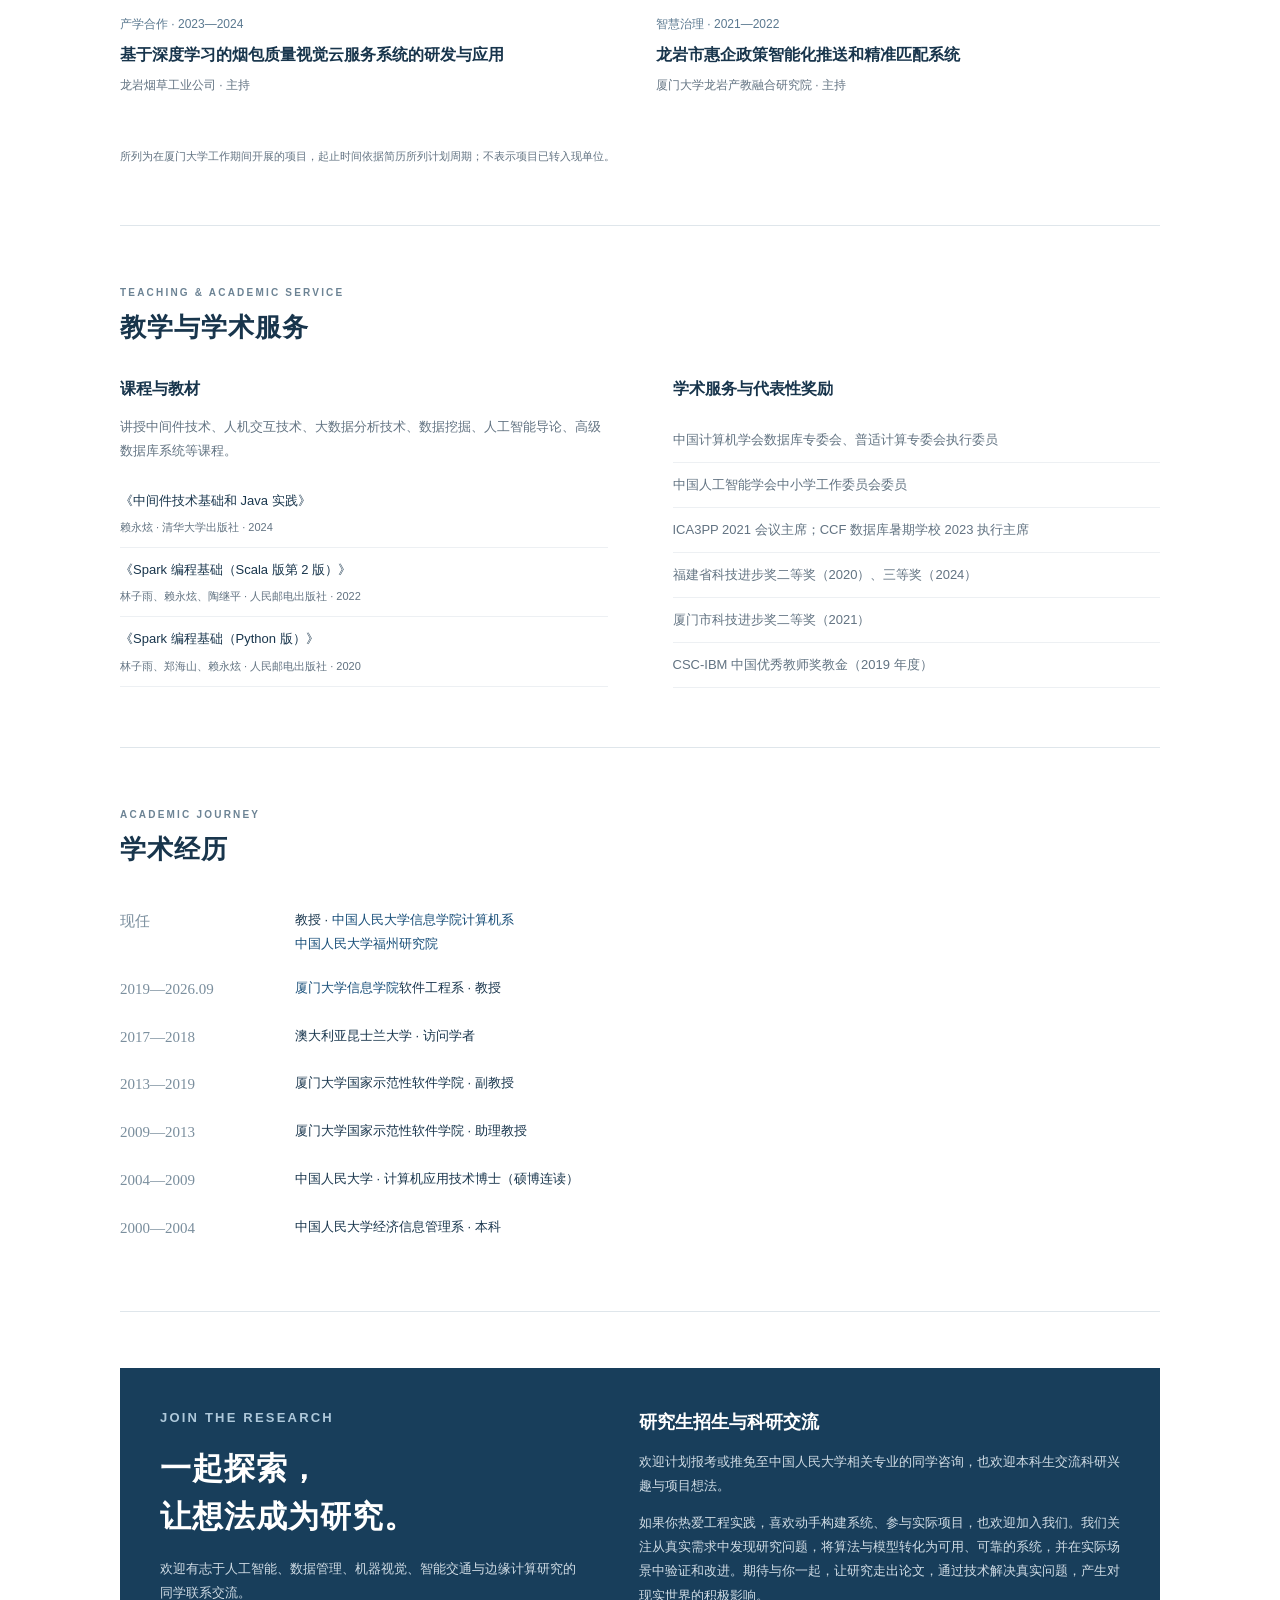
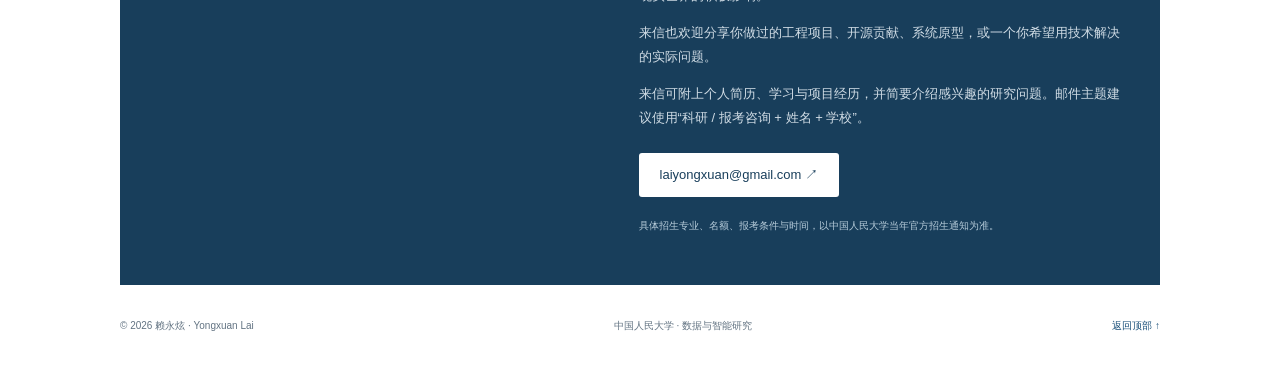
==== commit 4ba48e96: "design: add official RUC emblem to bilingual homepage" ====
--- a/zh.html
+++ b/zh.html
@@ -13,7 +13,7 @@
 </head>
 <body>
 <a class="skip" href="#main">跳转到正文</a>
-<header><a class="brand" href="#about">YL<span>赖永炫 <small>Yongxuan Lai</small></span></a><nav aria-label="主导航"><a href="#research">研究方向</a><a href="#publications">学术论文</a><a href="#projects">科研项目</a><a href="#teaching">教学与服务</a><a class="nav-join" href="#join">招生与联系 ↗</a><a class="language-switch" href="index.html" lang="en" hreflang="en">English</a></nav></header>
+<header><div class="site-identity"><a class="university-emblem" href="https://www.ruc.edu.cn/" target="_blank" rel="noopener noreferrer" aria-label="中国人民大学官网"><img src="assets/ruc-emblem.png" alt="中国人民大学校徽" width="924" height="300"></a><a class="brand" href="#about"><span>赖永炫 <small>Yongxuan Lai</small></span></a></div><nav aria-label="主导航"><a href="#research">研究方向</a><a href="#publications">学术论文</a><a href="#projects">科研项目</a><a href="#teaching">教学与服务</a><a class="nav-join" href="#join">招生与联系 ↗</a><a class="language-switch" href="index.html" lang="en" hreflang="en">English</a></nav></header>
 <main id="main">
 <section class="hero" id="about"><div class="intro"><p class="eyebrow">RENMIN UNIVERSITY OF CHINA · SCHOOL OF INFORMATION</p><h1>赖永炫 <span>Yongxuan Lai</span></h1><p class="position">教授 · <a class="affiliation-link" href="https://info.ruc.edu.cn/" target="_blank" rel="noopener noreferrer">中国人民大学信息学院计算机系</a><br><a class="affiliation-link" href="https://ang.ruc.edu.cn/jxxm/tsjxzy/e8e44a99be1045ada964fd73d79098ff.htm" target="_blank" rel="noopener noreferrer">中国人民大学福州研究院</a><br>中国人民大学数据与人工智能研发实验中心副主任</p><p class="lead">面向真实世界的数据与智能研究</p><p>我的研究围绕数据管理与人工智能展开，关注智能体、机器视觉、智能交通与边缘计算，探索从算法研究到实际系统应用的连接。</p><p>现任<a class="affiliation-link" href="https://info.ruc.edu.cn/" target="_blank" rel="noopener noreferrer">中国人民大学信息学院计算机系</a>教授，同时在<a class="affiliation-link" href="https://ang.ruc.edu.cn/jxxm/tsjxzy/e8e44a99be1045ada964fd73d79098ff.htm" target="_blank" rel="noopener noreferrer">中国人民大学福州研究院</a>工作。2009 年获中国人民大学计算机应用技术博士学位，2009 年至 2026 年 9 月在<a class="affiliation-link" href="https://informatics.xmu.edu.cn/" target="_blank" rel="noopener noreferrer">厦门大学信息学院</a>工作，2019 年起任教授。</p><div class="hero-links"><a class="button" href="mailto:laiyongxuan@gmail.com">邮件联系 ↗</a><a href="https://info.ruc.edu.cn/" target="_blank" rel="noopener noreferrer">人大信息学院 ↗</a><a href="https://scholar.xmu.edu.cn/Authors/Index?id=LaiYongXuan" target="_blank" rel="noopener noreferrer">历史成果（厦大）↗</a></div></div><aside class="profile"><img src="assets/portrait.jpg" alt="赖永炫" width="225" height="285"><div><span class="profile-label">RESEARCH & EDUCATION</span><p>数据 · 算法 · 智能系统</p><a href="mailto:laiyongxuan@gmail.com">laiyongxuan@gmail.com</a><small>中国 · 北京 / 福州</small></div></aside></section>
 <a class="recruit-strip" href="#join"><span><i></i> 欢迎对科研充满好奇的同学</span><span>研究生报考咨询 · 本科生科研交流 <b>↗</b></span></a>
--- a/style.css
+++ b/style.css
@@ -1,3 +1,5 @@
 :root{--ink:#18354c;--blue:#164d78;--muted:#627382;--line:#dfe6eb;--paper:#fff;--wash:#f4f7fa}*{box-sizing:border-box}html{scroll-behavior:smooth;scroll-padding-top:95px}body{margin:0;background:var(--paper);color:var(--ink);font-family:Inter,"Segoe UI","Microsoft YaHei",sans-serif;font-size:15px;line-height:1.85}a{color:var(--blue);text-decoration:none}a:hover{text-decoration:underline;text-underline-offset:5px}a:focus-visible{outline:3px solid #bc843f;outline-offset:5px}header{max-width:1200px;margin:auto;min-height:98px;display:flex;align-items:center;justify-content:space-between;padding:20px 40px;border-bottom:1px solid var(--line);gap:24px}.brand{display:flex;gap:15px;align-items:center;font-family:Georgia,serif;font-size:32px;font-weight:bold;line-height:1.3}.brand>span{border-left:1px solid var(--line);padding-left:15px;font-family:"Microsoft YaHei",sans-serif;font-size:17px}.brand small{display:block;font-weight:400;font-family:Georgia,serif;font-size:12px;letter-spacing:1px;margin-top:3px}nav{display:flex;gap:26px;font-size:13px}nav a{color:#475d6c}.nav-join{color:var(--blue);font-weight:600}main{max-width:1120px;margin:auto;padding:0 40px}.hero{display:grid;grid-template-columns:1fr 240px;gap:85px;padding:70px 0 54px;border:0}.eyebrow{font-size:10px;letter-spacing:2.2px;font-weight:700;color:#6c8394;line-height:1.6;margin:0 0 16px}h1{font-size:46px;letter-spacing:2px;line-height:1.3;margin:0 0 14px;font-weight:600}h1 span{font-family:Georgia,serif;font-size:29px;font-weight:400;letter-spacing:0;display:block;margin-top:9px;color:#57758b}.position{font-size:15px;margin:0 0 28px;color:var(--blue)}.lead{font-size:22px!important;font-weight:600;margin-bottom:12px!important}.intro>p:not(.eyebrow):not(.position){font-size:14px;line-height:1.95}.intro>p:not(.lead):not(.position):not(.eyebrow){color:#526574}.hero-links{display:flex;align-items:center;gap:22px;flex-wrap:wrap;margin-top:28px;font-size:12px}.button{display:inline-block;background:var(--blue);color:white;padding:10px 21px;border-radius:3px}.profile{padding-top:8px}.profile img{display:block;width:208px;height:263px;object-fit:cover;object-position:top;border-radius:3px;background:var(--wash)}.profile>div{border-left:2px solid #b2c6d5;margin-top:24px;padding-left:15px}.profile-label{font-size:9px;letter-spacing:1.5px;color:var(--muted)}.profile p{font-size:14px;margin:5px 0}.profile a{font-size:12px}.profile small{display:block;color:var(--muted);font-size:12px}.recruit-strip{display:flex;justify-content:space-between;gap:14px;background:#edf4f7;padding:17px 23px;border-left:3px solid #5789a7;font-size:13px}.recruit-strip i{display:inline-block;width:7px;height:7px;background:#4e857c;border-radius:50%;margin-right:9px}.recruit-strip b{margin-left:14px}section{padding:59px 0;border-bottom:1px solid var(--line);scroll-margin-top:15px}.section-heading{display:flex;justify-content:space-between;align-items:end;gap:20px;margin-bottom:29px}.section-heading .eyebrow{margin-bottom:7px}h2{font-size:26px;letter-spacing:1px;font-weight:600;line-height:1.5;margin:0}.section-heading>p{font-size:12px;color:var(--muted);margin:0 0 5px}h3{font-size:17px;font-weight:600;line-height:1.6;margin:0 0 12px}.research-grid{display:grid;grid-template-columns:repeat(4,1fr);gap:24px}.research-grid article{border-top:2px solid #bfd0dc;padding-top:15px}.number{font:italic 19px Georgia,serif;color:#6a899e}.research-grid h3{margin:14px 0 10px;font-size:16px}.research-grid p{font-size:13px;color:var(--muted);margin:0 0 17px}.tags{display:flex;gap:5px;flex-wrap:wrap}.tags span{font-size:9px;color:#486a81;background:#f0f4f7;padding:2px 7px}.paper{display:grid;grid-template-columns:76px 1fr;gap:24px;padding:25px 0;border-top:1px solid var(--line)}.paper:first-child{border-top:0;padding-top:4px}.year{font:23px Georgia,serif;color:#406985;padding-top:2px}.year span{display:block;font:10px "Microsoft YaHei",sans-serif;color:#588678;margin-top:10px}.paper h3{font-family:Georgia,"Times New Roman",serif;font-size:19px;line-height:1.45;margin-bottom:8px;font-weight:500}.paper h3 a{color:#233f55}.paper p{font-size:12px;line-height:1.8;color:var(--muted);margin:3px 0}.paper strong{color:#233f55;font-weight:600}.paper .venue{color:#436b88;font-style:italic}.paper .paper-note{margin-top:8px}.paper-link{display:inline-block;font-size:11px;margin:8px 15px 0 0;border-bottom:1px solid #c6d6e1}.section-note{font-size:11px;color:var(--muted);margin:22px 0 0}.projects{display:grid;grid-template-columns:1fr 1fr;gap:0 32px}.projects article{border-top:1px solid var(--line);padding:23px 0}.projects .featured-project{grid-column:1/-1;background:var(--wash);padding:28px 30px;margin-bottom:20px;border:0;border-left:3px solid #739bb6}.projects h3{font-size:16px;margin:7px 0}.projects p{font-size:12px;color:var(--muted);margin:4px 0}.projects .eyebrow{font-size:10px;color:var(--blue);margin-bottom:8px}.project-meta{color:#5b7990!important}.two-columns{display:grid;grid-template-columns:1fr 1fr;gap:65px}.two-columns p,.clean-list{font-size:13px;color:var(--muted)}.subheading{font-size:16px}.clean-list{list-style:none;padding:0;margin:16px 0 0}.clean-list li{padding:10px 0;border-bottom:1px solid #edf0f3}.clean-list strong{font-weight:500;color:var(--ink)}.clean-list span{display:block;font-size:11px;margin-top:4px}.timeline p{display:grid;grid-template-columns:155px 1fr;gap:20px;font-size:13px;margin:0;padding:10px 0}.timeline time{color:#7b8f9e;font-family:Georgia,serif;font-size:15px}.join{margin-top:56px;background:#183e5b;color:#fff;padding:40px;display:grid;grid-template-columns:1fr 1.15fr;gap:60px;border:0}.join .eyebrow{color:#aec8da}.join h2{font-size:31px;line-height:1.55;margin-bottom:16px}.join p{font-size:13px;color:#d0dce5}.join h3{font-size:18px}.join .light{background:#fff;color:#183e5b;font-size:13px;margin:10px 0}.join .join-note{font-size:10px;color:#b6cbd9}.skip{position:absolute;left:-1000px}.skip:focus{left:12px;top:12px;background:white;z-index:10;padding:12px}footer{max-width:1120px;margin:0 auto;padding:32px 40px;display:flex;gap:20px;justify-content:space-between;font-size:10px;color:var(--muted)}@media(max-width:900px){header{flex-wrap:wrap}nav{gap:22px;flex-wrap:wrap}.hero{gap:35px;grid-template-columns:1fr 208px}.research-grid{grid-template-columns:1fr 1fr}.join{gap:30px}.two-columns{gap:35px}}@media(max-width:600px){header{padding:20px 24px;gap:18px}nav{gap:10px 18px;font-size:12px}main{padding:0 24px}.hero{padding:35px 0;grid-template-columns:1fr;gap:24px}h1{font-size:38px}h1 span{font-size:25px}.profile{display:flex;gap:22px;align-items:center;padding:0}.profile img{width:100px;height:127px}.profile>div{margin:0}.hero-links{gap:15px}.recruit-strip{display:block;padding:14px 17px}.recruit-strip>span{display:block;font-size:12px}.section-heading{display:block}.section-heading>p{margin-top:12px}section{padding:40px 0}.research-grid{gap:24px 18px}.research-grid h3{font-size:15px}.paper{grid-template-columns:48px 1fr;gap:14px}.year{font-size:19px}.year span{font-size:9px}.paper h3{font-size:17px;overflow-wrap:anywhere}.projects,.two-columns{grid-template-columns:1fr;gap:15px}.timeline p{grid-template-columns:100px 1fr;gap:12px}.join{grid-template-columns:1fr;padding:28px 24px;margin-top:35px;gap:18px}.join h2{font-size:27px}footer{flex-wrap:wrap;padding:25px 24px;gap:10px 20px}}@media(prefers-reduced-motion:reduce){html{scroll-behavior:auto}}@media print{header,nav,.recruit-strip,.hero-links,.skip{display:none}main{padding:0;max-width:none}.hero{padding-top:0}section{break-inside:avoid}.join{background:white;color:var(--ink)}.join p,.join .eyebrow{color:var(--ink)}a{color:inherit}}
 /* Bilingual navigation and yearly bibliography. */
 header{max-width:1360px;flex-wrap:wrap}nav{gap:20px}.language-switch{border:1px solid #aebfcb;border-radius:3px;padding:1px 10px;white-space:nowrap}.year-nav{display:flex;flex-wrap:wrap;gap:8px 18px;font-family:Georgia,serif;margin-bottom:18px}.year-nav a{padding:3px 6px}.publication-year{padding-top:32px;scroll-margin-top:25px}.publication-year>h3{font:28px Georgia,serif;color:#406985;border-bottom:2px solid #bfd0dc;padding-bottom:12px;margin-bottom:0}.paper{grid-template-columns:36px 1fr;gap:20px}.paper-index{font:14px Georgia,serif;color:#8295a3;padding-top:5px}.paper h4{font-family:Georgia,"Times New Roman",serif;font-size:19px;line-height:1.5;margin:0 0 8px;font-weight:500}.paper h4 a{color:#233f55}.submissions{border-top:1px dashed #bcc8d0;margin-top:32px}.submissions>h3{font:600 19px "Segoe UI","Microsoft YaHei",sans-serif}.submissions .paper-note{color:#806530}html[lang="en"] .research-grid h3{font-size:16px}html[lang="en"] .hero{gap:55px}html[lang="en"] .intro .lead{line-height:1.5}.timeline time{white-space:nowrap}@media(max-width:600px){.paper{grid-template-columns:25px 1fr;gap:10px}.paper h4{font-size:17px;overflow-wrap:anywhere}html[lang="en"] h1{font-size:36px}html[lang="en"] .hero{gap:24px}header nav{gap:10px 14px}.timeline p{grid-template-columns:118px 1fr}.hero-links a{overflow-wrap:anywhere}}
+/* Official RUC emblem: display the central seal from the university's VI plate. */
+.site-identity{display:flex;align-items:center;gap:15px;min-width:0}.university-emblem{display:block;position:relative;overflow:hidden;flex:0 0 64px;width:64px;height:64px}.university-emblem img{position:absolute;width:257px;max-width:none;height:auto;left:50%;top:50%;transform:translate(-50%,-50%)}.site-identity .brand{font-size:17px}.site-identity .brand>span{border-left:0;padding-left:0}@media(max-width:600px){.site-identity{gap:12px}.university-emblem{flex-basis:56px;width:56px;height:56px}.university-emblem img{width:225px}.brand small{letter-spacing:.4px}}
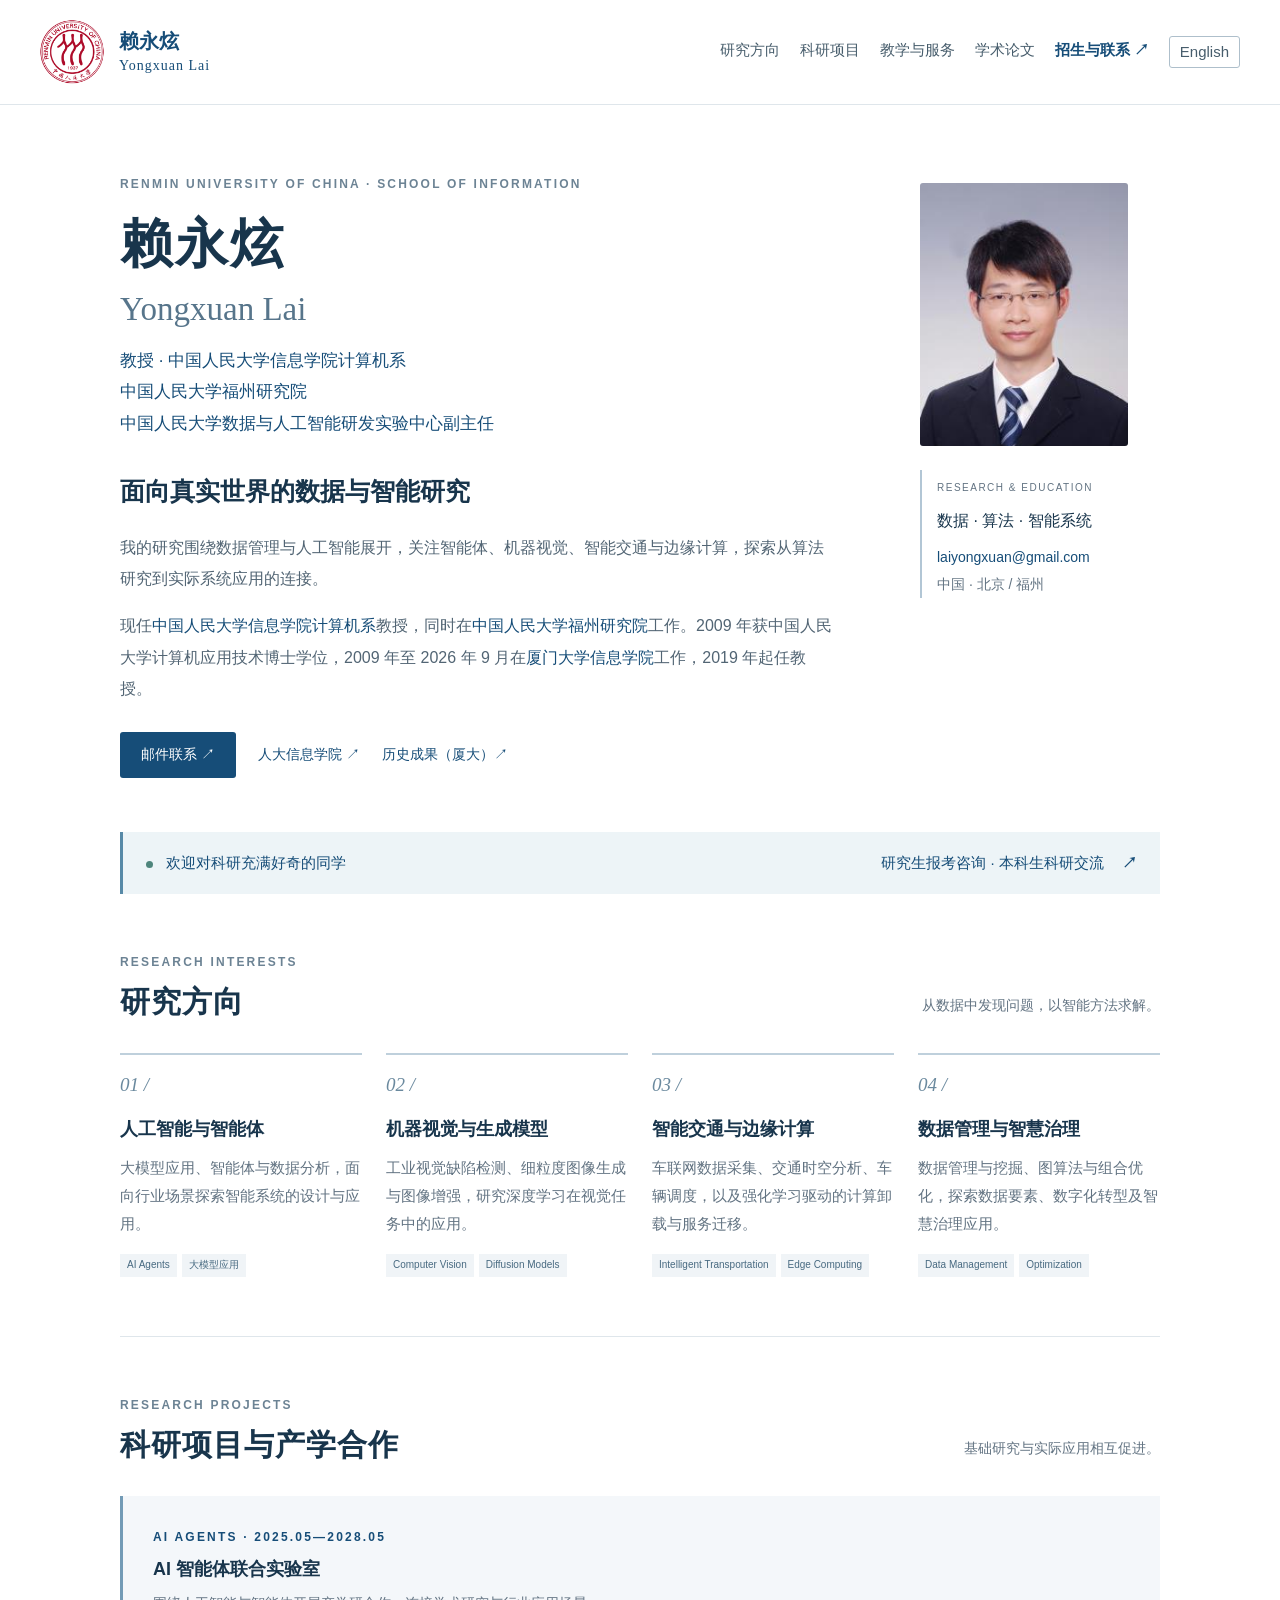
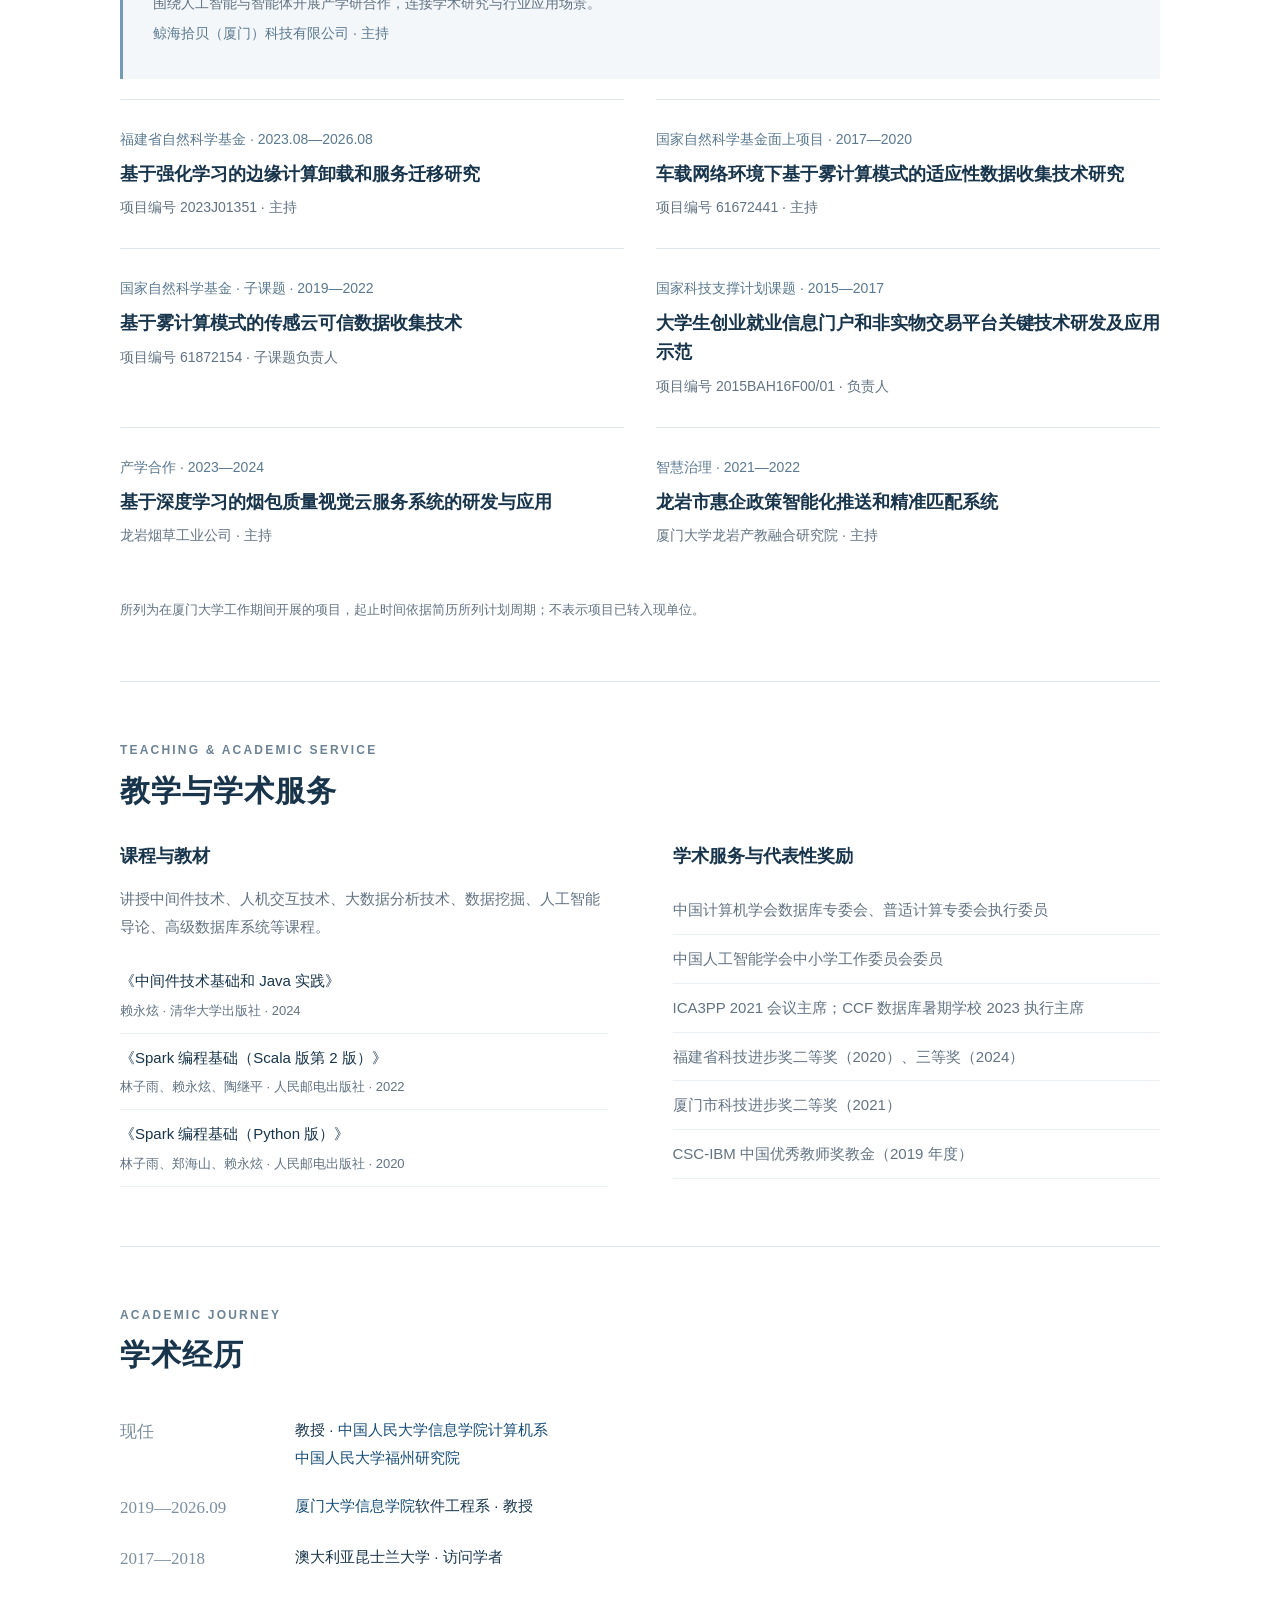
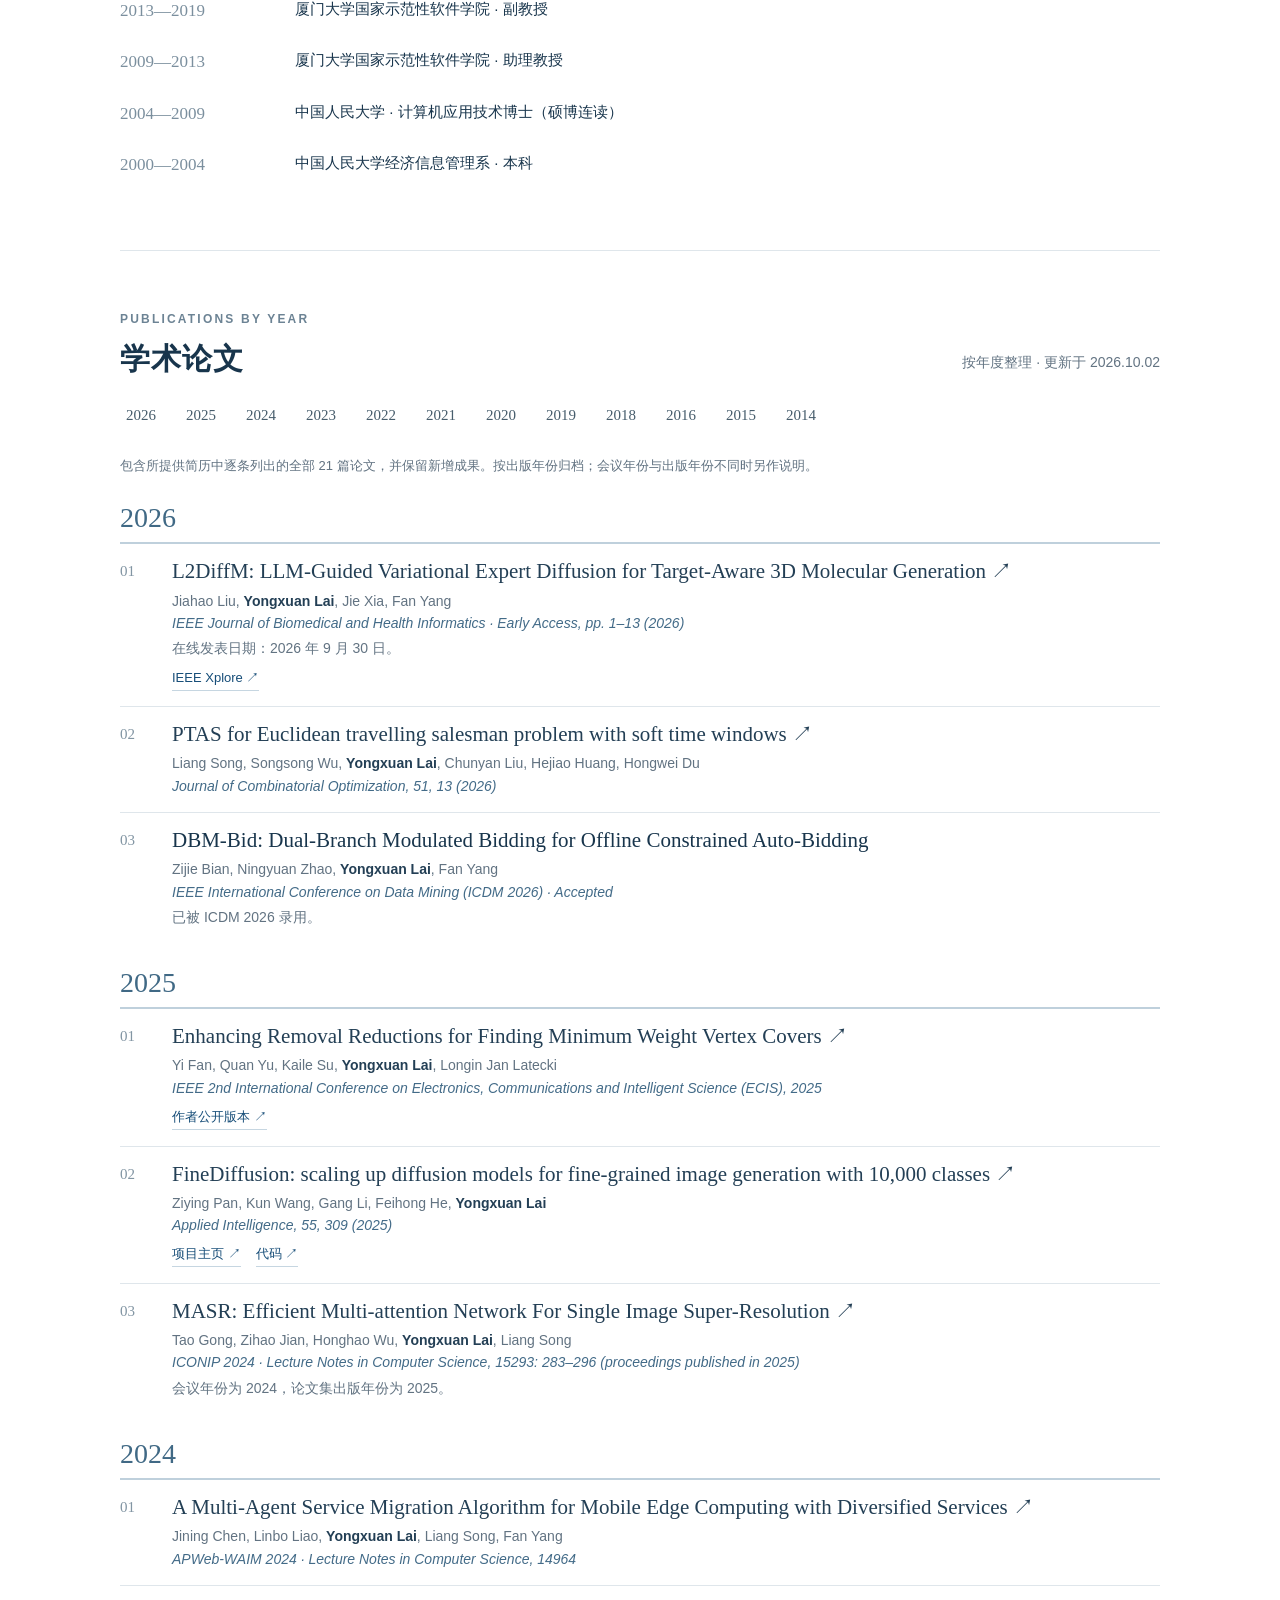
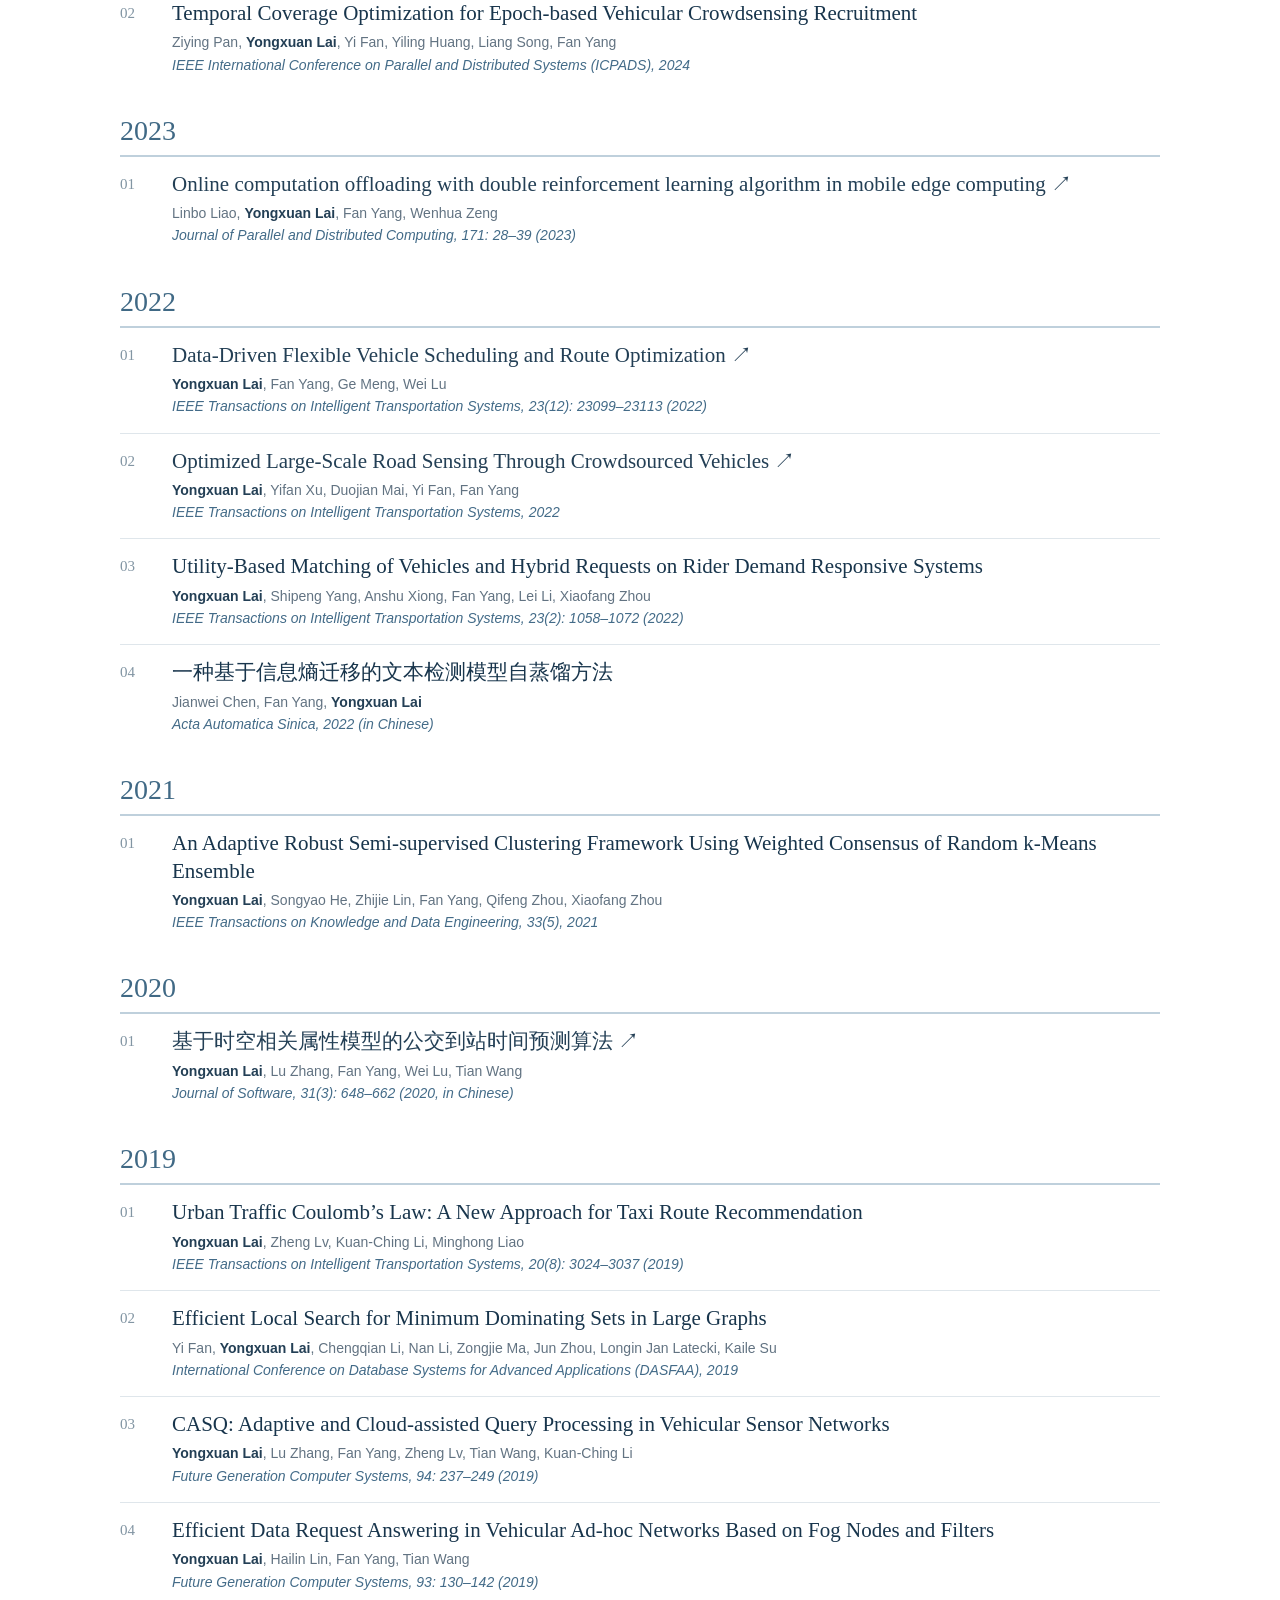
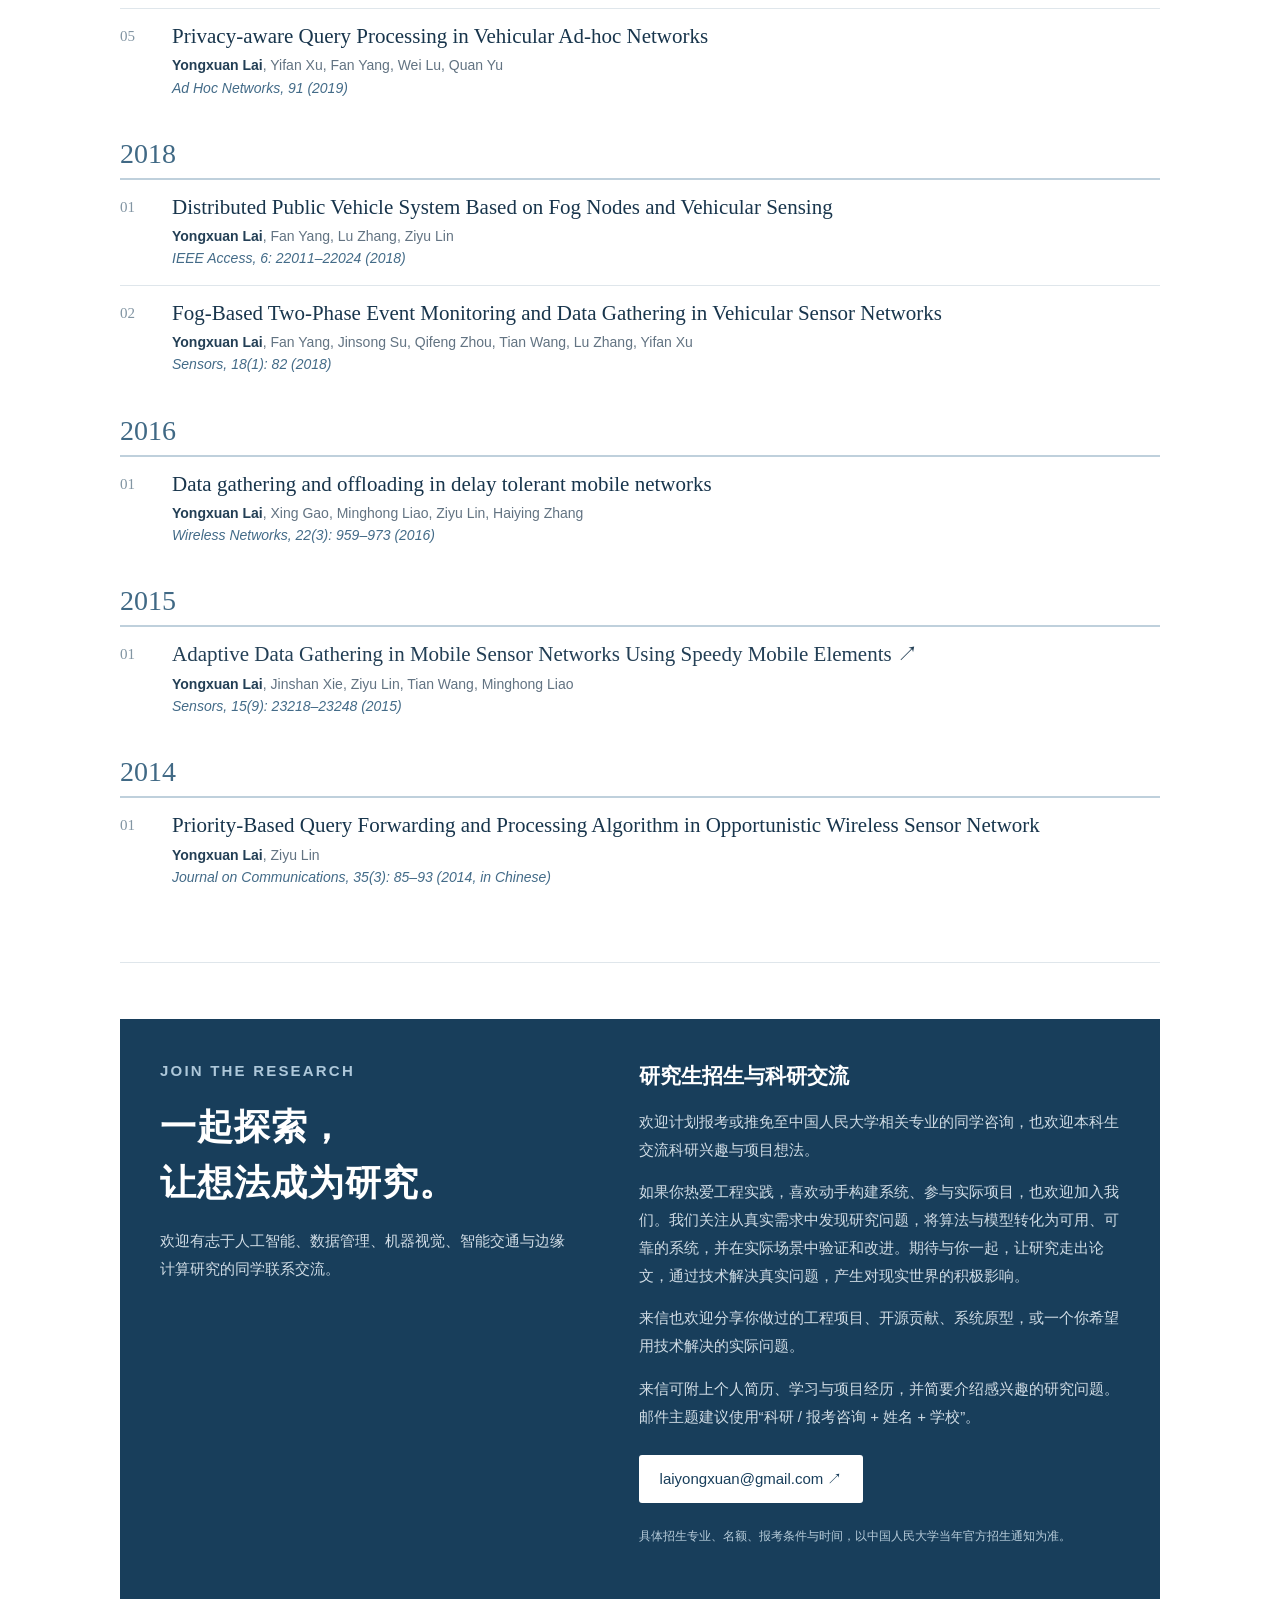
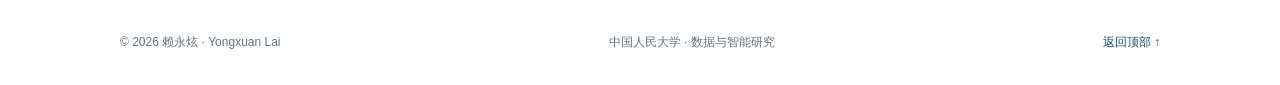
==== commit 9bda9656: "style: enlarge typography and compact publications near page end" ====
--- a/zh.html
+++ b/zh.html
@@ -13,7 +13,7 @@
 </head>
 <body>
 <a class="skip" href="#main">跳转到正文</a>
-<header><div class="site-identity"><a class="university-emblem" href="https://www.ruc.edu.cn/" target="_blank" rel="noopener noreferrer" aria-label="中国人民大学官网"><img src="assets/ruc-emblem.png" alt="中国人民大学校徽" width="924" height="300"></a><a class="brand" href="#about"><span>赖永炫 <small>Yongxuan Lai</small></span></a></div><nav aria-label="主导航"><a href="#research">研究方向</a><a href="#publications">学术论文</a><a href="#projects">科研项目</a><a href="#teaching">教学与服务</a><a class="nav-join" href="#join">招生与联系 ↗</a><a class="language-switch" href="index.html" lang="en" hreflang="en">English</a></nav></header>
+<header><div class="site-identity"><a class="university-emblem" href="https://www.ruc.edu.cn/" target="_blank" rel="noopener noreferrer" aria-label="中国人民大学官网"><img src="assets/ruc-emblem.png" alt="中国人民大学校徽" width="924" height="300"></a><a class="brand" href="#about"><span>赖永炫 <small>Yongxuan Lai</small></span></a></div><nav aria-label="主导航"><a href="#research">研究方向</a><a href="#projects">科研项目</a><a href="#teaching">教学与服务</a><a href="#publications">学术论文</a><a class="nav-join" href="#join">招生与联系 ↗</a><a class="language-switch" href="index.html" lang="en" hreflang="en">English</a></nav></header>
 <main id="main">
 <section class="hero" id="about"><div class="intro"><p class="eyebrow">RENMIN UNIVERSITY OF CHINA · SCHOOL OF INFORMATION</p><h1>赖永炫 <span>Yongxuan Lai</span></h1><p class="position">教授 · <a class="affiliation-link" href="https://info.ruc.edu.cn/" target="_blank" rel="noopener noreferrer">中国人民大学信息学院计算机系</a><br><a class="affiliation-link" href="https://ang.ruc.edu.cn/jxxm/tsjxzy/e8e44a99be1045ada964fd73d79098ff.htm" target="_blank" rel="noopener noreferrer">中国人民大学福州研究院</a><br>中国人民大学数据与人工智能研发实验中心副主任</p><p class="lead">面向真实世界的数据与智能研究</p><p>我的研究围绕数据管理与人工智能展开，关注智能体、机器视觉、智能交通与边缘计算，探索从算法研究到实际系统应用的连接。</p><p>现任<a class="affiliation-link" href="https://info.ruc.edu.cn/" target="_blank" rel="noopener noreferrer">中国人民大学信息学院计算机系</a>教授，同时在<a class="affiliation-link" href="https://ang.ruc.edu.cn/jxxm/tsjxzy/e8e44a99be1045ada964fd73d79098ff.htm" target="_blank" rel="noopener noreferrer">中国人民大学福州研究院</a>工作。2009 年获中国人民大学计算机应用技术博士学位，2009 年至 2026 年 9 月在<a class="affiliation-link" href="https://informatics.xmu.edu.cn/" target="_blank" rel="noopener noreferrer">厦门大学信息学院</a>工作，2019 年起任教授。</p><div class="hero-links"><a class="button" href="mailto:laiyongxuan@gmail.com">邮件联系 ↗</a><a href="https://info.ruc.edu.cn/" target="_blank" rel="noopener noreferrer">人大信息学院 ↗</a><a href="https://scholar.xmu.edu.cn/Authors/Index?id=LaiYongXuan" target="_blank" rel="noopener noreferrer">历史成果（厦大）↗</a></div></div><aside class="profile"><img src="assets/portrait.jpg" alt="赖永炫" width="225" height="285"><div><span class="profile-label">RESEARCH & EDUCATION</span><p>数据 · 算法 · 智能系统</p><a href="mailto:laiyongxuan@gmail.com">laiyongxuan@gmail.com</a><small>中国 · 北京 / 福州</small></div></aside></section>
 <a class="recruit-strip" href="#join"><span><i></i> 欢迎对科研充满好奇的同学</span><span>研究生报考咨询 · 本科生科研交流 <b>↗</b></span></a>
@@ -23,7 +23,6 @@
 <article><span class="number">03 /</span><h3>智能交通与边缘计算</h3><p>车联网数据采集、交通时空分析、车辆调度，以及强化学习驱动的计算卸载与服务迁移。</p><div class="tags"><span>Intelligent Transportation</span><span>Edge Computing</span></div></article>
 <article><span class="number">04 /</span><h3>数据管理与智慧治理</h3><p>数据管理与挖掘、图算法与组合优化，探索数据要素、数字化转型及智慧治理应用。</p><div class="tags"><span>Data Management</span><span>Optimization</span></div></article>
 </div></section>
-<section id="publications"><div class="section-heading"><div><p class="eyebrow">PUBLICATIONS BY YEAR</p><h2>学术论文</h2></div><p>按年度整理 · 更新于 2026.10.02</p></div><nav class="year-nav" aria-label="论文年份"><a href="#papers-2026">2026</a><a href="#papers-2025">2025</a><a href="#papers-2024">2024</a><a href="#papers-2023">2023</a><a href="#papers-2022">2022</a><a href="#papers-2021">2021</a><a href="#papers-2020">2020</a><a href="#papers-2019">2019</a><a href="#papers-2018">2018</a><a href="#papers-2016">2016</a><a href="#papers-2015">2015</a><a href="#papers-2014">2014</a></nav><p class="section-note">包含所提供简历中逐条列出的全部 21 篇论文，并保留新增成果。按出版年份归档；会议年份与出版年份不同时另作说明。</p><div class="publication-year" id="papers-2026"><h3>2026</h3><div class="paper-list"><article class="paper" data-status="published"><div class="paper-index">01</div><div><h4><a href="https://doi.org/10.1109/JBHI.2026.3737835">L2DiffM: LLM-Guided Variational Expert Diffusion for Target-Aware 3D Molecular Generation ↗</a></h4><p>Jiahao Liu, <strong>Yongxuan Lai</strong>, Jie Xia, Fan Yang</p><p class="venue">IEEE Journal of Biomedical and Health Informatics · Early Access, pp. 1–13 (2026)</p><p class="paper-note">在线发表日期：2026 年 9 月 30 日。</p><a class="paper-link" href="https://ieeexplore.ieee.org/document/11715883">IEEE Xplore ↗</a></div></article><article class="paper" data-status="published"><div class="paper-index">02</div><div><h4><a href="https://doi.org/10.1007/s10878-025-01387-z">PTAS for Euclidean travelling salesman problem with soft time windows ↗</a></h4><p>Liang Song, Songsong Wu, <strong>Yongxuan Lai</strong>, Chunyan Liu, Hejiao Huang, Hongwei Du</p><p class="venue">Journal of Combinatorial Optimization, 51, 13 (2026)</p></div></article><article class="paper" data-status="accepted"><div class="paper-index">03</div><div><h4>DBM-Bid: Dual-Branch Modulated Bidding for Offline Constrained Auto-Bidding</h4><p>Zijie Bian, Ningyuan Zhao, <strong>Yongxuan Lai</strong>, Fan Yang</p><p class="venue">IEEE International Conference on Data Mining (ICDM 2026) · Accepted</p><p class="paper-note">已被 ICDM 2026 录用。</p></div></article></div></div><div class="publication-year" id="papers-2025"><h3>2025</h3><div class="paper-list"><article class="paper" data-status="published"><div class="paper-index">01</div><div><h4><a href="https://doi.org/10.1109/ECIS65594.2025.11086670">Enhancing Removal Reductions for Finding Minimum Weight Vertex Covers ↗</a></h4><p>Yi Fan, Quan Yu, Kaile Su, <strong>Yongxuan Lai</strong>, Longin Jan Latecki</p><p class="venue">IEEE 2nd International Conference on Electronics, Communications and Intelligent Science (ECIS), 2025</p><a class="paper-link" href="https://cis.temple.edu/~latecki/Papers/YiFan2025.pdf">作者公开版本 ↗</a></div></article><article class="paper" data-status="published"><div class="paper-index">02</div><div><h4><a href="https://doi.org/10.1007/s10489-024-06215-1">FineDiffusion: scaling up diffusion models for fine-grained image generation with 10,000 classes ↗</a></h4><p>Ziying Pan, Kun Wang, Gang Li, Feihong He, <strong>Yongxuan Lai</strong></p><p class="venue">Applied Intelligence, 55, 309 (2025)</p><a class="paper-link" href="https://finediffusion.github.io/">项目主页 ↗</a><a class="paper-link" href="https://github.com/FineDiffusion/FineDiffusion/">代码 ↗</a></div></article><article class="paper" data-status="published"><div class="paper-index">03</div><div><h4><a href="https://doi.org/10.1007/978-981-96-6596-9_20">MASR: Efficient Multi-attention Network For Single Image Super-Resolution ↗</a></h4><p>Tao Gong, Zihao Jian, Honghao Wu, <strong>Yongxuan Lai</strong>, Liang Song</p><p class="venue">ICONIP 2024 · Lecture Notes in Computer Science, 15293: 283–296 (proceedings published in 2025)</p><p class="paper-note">会议年份为 2024，论文集出版年份为 2025。</p></div></article></div></div><div class="publication-year" id="papers-2024"><h3>2024</h3><div class="paper-list"><article class="paper" data-status="published"><div class="paper-index">01</div><div><h4><a href="https://doi.org/10.1007/978-981-97-7241-4_22">A Multi-Agent Service Migration Algorithm for Mobile Edge Computing with Diversified Services ↗</a></h4><p>Jining Chen, Linbo Liao, <strong>Yongxuan Lai</strong>, Liang Song, Fan Yang</p><p class="venue">APWeb-WAIM 2024 · Lecture Notes in Computer Science, 14964</p></div></article><article class="paper" data-status="published"><div class="paper-index">02</div><div><h4>Temporal Coverage Optimization for Epoch-based Vehicular Crowdsensing Recruitment</h4><p>Ziying Pan, <strong>Yongxuan Lai</strong>, Yi Fan, Yiling Huang, Liang Song, Fan Yang</p><p class="venue">IEEE International Conference on Parallel and Distributed Systems (ICPADS), 2024</p></div></article></div></div><div class="publication-year" id="papers-2023"><h3>2023</h3><div class="paper-list"><article class="paper" data-status="published"><div class="paper-index">01</div><div><h4><a href="https://doi.org/10.1016/j.jpdc.2022.09.006">Online computation offloading with double reinforcement learning algorithm in mobile edge computing ↗</a></h4><p>Linbo Liao, <strong>Yongxuan Lai</strong>, Fan Yang, Wenhua Zeng</p><p class="venue">Journal of Parallel and Distributed Computing, 171: 28–39 (2023)</p></div></article></div></div><div class="publication-year" id="papers-2022"><h3>2022</h3><div class="paper-list"><article class="paper" data-status="published"><div class="paper-index">01</div><div><h4><a href="https://doi.org/10.1109/TITS.2022.3204644">Data-Driven Flexible Vehicle Scheduling and Route Optimization ↗</a></h4><p><strong>Yongxuan Lai</strong>, Fan Yang, Ge Meng, Wei Lu</p><p class="venue">IEEE Transactions on Intelligent Transportation Systems, 23(12): 23099–23113 (2022)</p></div></article><article class="paper" data-status="published"><div class="paper-index">02</div><div><h4><a href="https://doi.org/10.1109/TITS.2022.3147211">Optimized Large-Scale Road Sensing Through Crowdsourced Vehicles ↗</a></h4><p><strong>Yongxuan Lai</strong>, Yifan Xu, Duojian Mai, Yi Fan, Fan Yang</p><p class="venue">IEEE Transactions on Intelligent Transportation Systems, 2022</p></div></article><article class="paper" data-status="published"><div class="paper-index">03</div><div><h4>Utility-Based Matching of Vehicles and Hybrid Requests on Rider Demand Responsive Systems</h4><p><strong>Yongxuan Lai</strong>, Shipeng Yang, Anshu Xiong, Fan Yang, Lei Li, Xiaofang Zhou</p><p class="venue">IEEE Transactions on Intelligent Transportation Systems, 23(2): 1058–1072 (2022)</p></div></article><article class="paper" data-status="published"><div class="paper-index">04</div><div><h4>一种基于信息熵迁移的文本检测模型自蒸馏方法</h4><p>Jianwei Chen, Fan Yang, <strong>Yongxuan Lai</strong></p><p class="venue">Acta Automatica Sinica, 2022 (in Chinese)</p></div></article></div></div><div class="publication-year" id="papers-2021"><h3>2021</h3><div class="paper-list"><article class="paper" data-status="published"><div class="paper-index">01</div><div><h4>An Adaptive Robust Semi-supervised Clustering Framework Using Weighted Consensus of Random k-Means Ensemble</h4><p><strong>Yongxuan Lai</strong>, Songyao He, Zhijie Lin, Fan Yang, Qifeng Zhou, Xiaofang Zhou</p><p class="venue">IEEE Transactions on Knowledge and Data Engineering, 33(5), 2021</p></div></article></div></div><div class="publication-year" id="papers-2020"><h3>2020</h3><div class="paper-list"><article class="paper" data-status="published"><div class="paper-index">01</div><div><h4><a href="https://doi.org/10.13328/j.cnki.jos.005901">基于时空相关属性模型的公交到站时间预测算法 ↗</a></h4><p><strong>Yongxuan Lai</strong>, Lu Zhang, Fan Yang, Wei Lu, Tian Wang</p><p class="venue">Journal of Software, 31(3): 648–662 (2020, in Chinese)</p></div></article></div></div><div class="publication-year" id="papers-2019"><h3>2019</h3><div class="paper-list"><article class="paper" data-status="published"><div class="paper-index">01</div><div><h4>Urban Traffic Coulomb’s Law: A New Approach for Taxi Route Recommendation</h4><p><strong>Yongxuan Lai</strong>, Zheng Lv, Kuan-Ching Li, Minghong Liao</p><p class="venue">IEEE Transactions on Intelligent Transportation Systems, 20(8): 3024–3037 (2019)</p></div></article><article class="paper" data-status="published"><div class="paper-index">02</div><div><h4>Efficient Local Search for Minimum Dominating Sets in Large Graphs</h4><p>Yi Fan, <strong>Yongxuan Lai</strong>, Chengqian Li, Nan Li, Zongjie Ma, Jun Zhou, Longin Jan Latecki, Kaile Su</p><p class="venue">International Conference on Database Systems for Advanced Applications (DASFAA), 2019</p></div></article><article class="paper" data-status="published"><div class="paper-index">03</div><div><h4>CASQ: Adaptive and Cloud-assisted Query Processing in Vehicular Sensor Networks</h4><p><strong>Yongxuan Lai</strong>, Lu Zhang, Fan Yang, Zheng Lv, Tian Wang, Kuan-Ching Li</p><p class="venue">Future Generation Computer Systems, 94: 237–249 (2019)</p></div></article><article class="paper" data-status="published"><div class="paper-index">04</div><div><h4>Efficient Data Request Answering in Vehicular Ad-hoc Networks Based on Fog Nodes and Filters</h4><p><strong>Yongxuan Lai</strong>, Hailin Lin, Fan Yang, Tian Wang</p><p class="venue">Future Generation Computer Systems, 93: 130–142 (2019)</p></div></article><article class="paper" data-status="published"><div class="paper-index">05</div><div><h4>Privacy-aware Query Processing in Vehicular Ad-hoc Networks</h4><p><strong>Yongxuan Lai</strong>, Yifan Xu, Fan Yang, Wei Lu, Quan Yu</p><p class="venue">Ad Hoc Networks, 91 (2019)</p></div></article></div></div><div class="publication-year" id="papers-2018"><h3>2018</h3><div class="paper-list"><article class="paper" data-status="published"><div class="paper-index">01</div><div><h4>Distributed Public Vehicle System Based on Fog Nodes and Vehicular Sensing</h4><p><strong>Yongxuan Lai</strong>, Fan Yang, Lu Zhang, Ziyu Lin</p><p class="venue">IEEE Access, 6: 22011–22024 (2018)</p></div></article><article class="paper" data-status="published"><div class="paper-index">02</div><div><h4>Fog-Based Two-Phase Event Monitoring and Data Gathering in Vehicular Sensor Networks</h4><p><strong>Yongxuan Lai</strong>, Fan Yang, Jinsong Su, Qifeng Zhou, Tian Wang, Lu Zhang, Yifan Xu</p><p class="venue">Sensors, 18(1): 82 (2018)</p></div></article></div></div><div class="publication-year" id="papers-2016"><h3>2016</h3><div class="paper-list"><article class="paper" data-status="published"><div class="paper-index">01</div><div><h4>Data gathering and offloading in delay tolerant mobile networks</h4><p><strong>Yongxuan Lai</strong>, Xing Gao, Minghong Liao, Ziyu Lin, Haiying Zhang</p><p class="venue">Wireless Networks, 22(3): 959–973 (2016)</p></div></article></div></div><div class="publication-year" id="papers-2015"><h3>2015</h3><div class="paper-list"><article class="paper" data-status="published"><div class="paper-index">01</div><div><h4><a href="https://doi.org/10.3390/s150923218">Adaptive Data Gathering in Mobile Sensor Networks Using Speedy Mobile Elements ↗</a></h4><p><strong>Yongxuan Lai</strong>, Jinshan Xie, Ziyu Lin, Tian Wang, Minghong Liao</p><p class="venue">Sensors, 15(9): 23218–23248 (2015)</p></div></article></div></div><div class="publication-year" id="papers-2014"><h3>2014</h3><div class="paper-list"><article class="paper" data-status="published"><div class="paper-index">01</div><div><h4>Priority-Based Query Forwarding and Processing Algorithm in Opportunistic Wireless Sensor Network</h4><p><strong>Yongxuan Lai</strong>, Ziyu Lin</p><p class="venue">Journal on Communications, 35(3): 85–93 (2014, in Chinese)</p></div></article></div></div></section>
 <section id="projects"><div class="section-heading"><div><p class="eyebrow">RESEARCH PROJECTS</p><h2>科研项目与产学合作</h2></div><p>基础研究与实际应用相互促进。</p></div><div class="projects">
 <article class="featured-project"><p class="eyebrow">AI AGENTS · 2025.05—2028.05</p><h3>AI 智能体联合实验室</h3><p>围绕人工智能与智能体开展产学研合作，连接学术研究与行业应用场景。</p><p class="project-meta">鲸海拾贝（厦门）科技有限公司 · 主持</p></article>
 <article><p class="project-meta">福建省自然科学基金 · 2023.08—2026.08</p><h3>基于强化学习的边缘计算卸载和服务迁移研究</h3><p>项目编号 2023J01351 · 主持</p></article>
@@ -35,6 +34,7 @@
 </div><p class="section-note">所列为在厦门大学工作期间开展的项目，起止时间依据简历所列计划周期；不表示项目已转入现单位。</p></section>
 <section id="teaching"><div class="section-heading"><div><p class="eyebrow">TEACHING & ACADEMIC SERVICE</p><h2>教学与学术服务</h2></div></div><div class="two-columns"><div><h3 class="subheading">课程与教材</h3><p>讲授中间件技术、人机交互技术、大数据分析技术、数据挖掘、人工智能导论、高级数据库系统等课程。</p><ul class="clean-list"><li><strong>《中间件技术基础和 Java 实践》</strong><span>赖永炫 · 清华大学出版社 · 2024</span></li><li><strong>《Spark 编程基础（Scala 版第 2 版）》</strong><span>林子雨、赖永炫、陶继平 · 人民邮电出版社 · 2022</span></li><li><strong>《Spark 编程基础（Python 版）》</strong><span>林子雨、郑海山、赖永炫 · 人民邮电出版社 · 2020</span></li></ul></div><div><h3 class="subheading">学术服务与代表性奖励</h3><ul class="clean-list"><li>中国计算机学会数据库专委会、普适计算专委会执行委员</li><li>中国人工智能学会中小学工作委员会委员</li><li>ICA3PP 2021 会议主席；CCF 数据库暑期学校 2023 执行主席</li><li>福建省科技进步奖二等奖（2020）、三等奖（2024）</li><li>厦门市科技进步奖二等奖（2021）</li><li>CSC-IBM 中国优秀教师奖教金（2019 年度）</li></ul></div></div></section>
 <section id="experience"><div class="section-heading"><div><p class="eyebrow">ACADEMIC JOURNEY</p><h2>学术经历</h2></div></div><div class="timeline"><p><time>现任</time><span>教授 · <a class="affiliation-link" href="https://info.ruc.edu.cn/" target="_blank" rel="noopener noreferrer">中国人民大学信息学院计算机系</a><br><a class="affiliation-link" href="https://ang.ruc.edu.cn/jxxm/tsjxzy/e8e44a99be1045ada964fd73d79098ff.htm" target="_blank" rel="noopener noreferrer">中国人民大学福州研究院</a></span></p><p><time>2019—2026.09</time><span><a class="affiliation-link" href="https://informatics.xmu.edu.cn/" target="_blank" rel="noopener noreferrer">厦门大学信息学院</a>软件工程系 · 教授</span></p><p><time>2017—2018</time><span>澳大利亚昆士兰大学 · 访问学者</span></p><p><time>2013—2019</time><span>厦门大学国家示范性软件学院 · 副教授</span></p><p><time>2009—2013</time><span>厦门大学国家示范性软件学院 · 助理教授</span></p><p><time>2004—2009</time><span>中国人民大学 · 计算机应用技术博士（硕博连读）</span></p><p><time>2000—2004</time><span>中国人民大学经济信息管理系 · 本科</span></p></div></section>
+<section id="publications"><div class="section-heading"><div><p class="eyebrow">PUBLICATIONS BY YEAR</p><h2>学术论文</h2></div><p>按年度整理 · 更新于 2026.10.02</p></div><nav class="year-nav" aria-label="论文年份"><a href="#papers-2026">2026</a><a href="#papers-2025">2025</a><a href="#papers-2024">2024</a><a href="#papers-2023">2023</a><a href="#papers-2022">2022</a><a href="#papers-2021">2021</a><a href="#papers-2020">2020</a><a href="#papers-2019">2019</a><a href="#papers-2018">2018</a><a href="#papers-2016">2016</a><a href="#papers-2015">2015</a><a href="#papers-2014">2014</a></nav><p class="section-note">包含所提供简历中逐条列出的全部 21 篇论文，并保留新增成果。按出版年份归档；会议年份与出版年份不同时另作说明。</p><div class="publication-year" id="papers-2026"><h3>2026</h3><div class="paper-list"><article class="paper" data-status="published"><div class="paper-index">01</div><div><h4><a href="https://doi.org/10.1109/JBHI.2026.3737835">L2DiffM: LLM-Guided Variational Expert Diffusion for Target-Aware 3D Molecular Generation ↗</a></h4><p>Jiahao Liu, <strong>Yongxuan Lai</strong>, Jie Xia, Fan Yang</p><p class="venue">IEEE Journal of Biomedical and Health Informatics · Early Access, pp. 1–13 (2026)</p><p class="paper-note">在线发表日期：2026 年 9 月 30 日。</p><a class="paper-link" href="https://ieeexplore.ieee.org/document/11715883">IEEE Xplore ↗</a></div></article><article class="paper" data-status="published"><div class="paper-index">02</div><div><h4><a href="https://doi.org/10.1007/s10878-025-01387-z">PTAS for Euclidean travelling salesman problem with soft time windows ↗</a></h4><p>Liang Song, Songsong Wu, <strong>Yongxuan Lai</strong>, Chunyan Liu, Hejiao Huang, Hongwei Du</p><p class="venue">Journal of Combinatorial Optimization, 51, 13 (2026)</p></div></article><article class="paper" data-status="accepted"><div class="paper-index">03</div><div><h4>DBM-Bid: Dual-Branch Modulated Bidding for Offline Constrained Auto-Bidding</h4><p>Zijie Bian, Ningyuan Zhao, <strong>Yongxuan Lai</strong>, Fan Yang</p><p class="venue">IEEE International Conference on Data Mining (ICDM 2026) · Accepted</p><p class="paper-note">已被 ICDM 2026 录用。</p></div></article></div></div><div class="publication-year" id="papers-2025"><h3>2025</h3><div class="paper-list"><article class="paper" data-status="published"><div class="paper-index">01</div><div><h4><a href="https://doi.org/10.1109/ECIS65594.2025.11086670">Enhancing Removal Reductions for Finding Minimum Weight Vertex Covers ↗</a></h4><p>Yi Fan, Quan Yu, Kaile Su, <strong>Yongxuan Lai</strong>, Longin Jan Latecki</p><p class="venue">IEEE 2nd International Conference on Electronics, Communications and Intelligent Science (ECIS), 2025</p><a class="paper-link" href="https://cis.temple.edu/~latecki/Papers/YiFan2025.pdf">作者公开版本 ↗</a></div></article><article class="paper" data-status="published"><div class="paper-index">02</div><div><h4><a href="https://doi.org/10.1007/s10489-024-06215-1">FineDiffusion: scaling up diffusion models for fine-grained image generation with 10,000 classes ↗</a></h4><p>Ziying Pan, Kun Wang, Gang Li, Feihong He, <strong>Yongxuan Lai</strong></p><p class="venue">Applied Intelligence, 55, 309 (2025)</p><a class="paper-link" href="https://finediffusion.github.io/">项目主页 ↗</a><a class="paper-link" href="https://github.com/FineDiffusion/FineDiffusion/">代码 ↗</a></div></article><article class="paper" data-status="published"><div class="paper-index">03</div><div><h4><a href="https://doi.org/10.1007/978-981-96-6596-9_20">MASR: Efficient Multi-attention Network For Single Image Super-Resolution ↗</a></h4><p>Tao Gong, Zihao Jian, Honghao Wu, <strong>Yongxuan Lai</strong>, Liang Song</p><p class="venue">ICONIP 2024 · Lecture Notes in Computer Science, 15293: 283–296 (proceedings published in 2025)</p><p class="paper-note">会议年份为 2024，论文集出版年份为 2025。</p></div></article></div></div><div class="publication-year" id="papers-2024"><h3>2024</h3><div class="paper-list"><article class="paper" data-status="published"><div class="paper-index">01</div><div><h4><a href="https://doi.org/10.1007/978-981-97-7241-4_22">A Multi-Agent Service Migration Algorithm for Mobile Edge Computing with Diversified Services ↗</a></h4><p>Jining Chen, Linbo Liao, <strong>Yongxuan Lai</strong>, Liang Song, Fan Yang</p><p class="venue">APWeb-WAIM 2024 · Lecture Notes in Computer Science, 14964</p></div></article><article class="paper" data-status="published"><div class="paper-index">02</div><div><h4>Temporal Coverage Optimization for Epoch-based Vehicular Crowdsensing Recruitment</h4><p>Ziying Pan, <strong>Yongxuan Lai</strong>, Yi Fan, Yiling Huang, Liang Song, Fan Yang</p><p class="venue">IEEE International Conference on Parallel and Distributed Systems (ICPADS), 2024</p></div></article></div></div><div class="publication-year" id="papers-2023"><h3>2023</h3><div class="paper-list"><article class="paper" data-status="published"><div class="paper-index">01</div><div><h4><a href="https://doi.org/10.1016/j.jpdc.2022.09.006">Online computation offloading with double reinforcement learning algorithm in mobile edge computing ↗</a></h4><p>Linbo Liao, <strong>Yongxuan Lai</strong>, Fan Yang, Wenhua Zeng</p><p class="venue">Journal of Parallel and Distributed Computing, 171: 28–39 (2023)</p></div></article></div></div><div class="publication-year" id="papers-2022"><h3>2022</h3><div class="paper-list"><article class="paper" data-status="published"><div class="paper-index">01</div><div><h4><a href="https://doi.org/10.1109/TITS.2022.3204644">Data-Driven Flexible Vehicle Scheduling and Route Optimization ↗</a></h4><p><strong>Yongxuan Lai</strong>, Fan Yang, Ge Meng, Wei Lu</p><p class="venue">IEEE Transactions on Intelligent Transportation Systems, 23(12): 23099–23113 (2022)</p></div></article><article class="paper" data-status="published"><div class="paper-index">02</div><div><h4><a href="https://doi.org/10.1109/TITS.2022.3147211">Optimized Large-Scale Road Sensing Through Crowdsourced Vehicles ↗</a></h4><p><strong>Yongxuan Lai</strong>, Yifan Xu, Duojian Mai, Yi Fan, Fan Yang</p><p class="venue">IEEE Transactions on Intelligent Transportation Systems, 2022</p></div></article><article class="paper" data-status="published"><div class="paper-index">03</div><div><h4>Utility-Based Matching of Vehicles and Hybrid Requests on Rider Demand Responsive Systems</h4><p><strong>Yongxuan Lai</strong>, Shipeng Yang, Anshu Xiong, Fan Yang, Lei Li, Xiaofang Zhou</p><p class="venue">IEEE Transactions on Intelligent Transportation Systems, 23(2): 1058–1072 (2022)</p></div></article><article class="paper" data-status="published"><div class="paper-index">04</div><div><h4>一种基于信息熵迁移的文本检测模型自蒸馏方法</h4><p>Jianwei Chen, Fan Yang, <strong>Yongxuan Lai</strong></p><p class="venue">Acta Automatica Sinica, 2022 (in Chinese)</p></div></article></div></div><div class="publication-year" id="papers-2021"><h3>2021</h3><div class="paper-list"><article class="paper" data-status="published"><div class="paper-index">01</div><div><h4>An Adaptive Robust Semi-supervised Clustering Framework Using Weighted Consensus of Random k-Means Ensemble</h4><p><strong>Yongxuan Lai</strong>, Songyao He, Zhijie Lin, Fan Yang, Qifeng Zhou, Xiaofang Zhou</p><p class="venue">IEEE Transactions on Knowledge and Data Engineering, 33(5), 2021</p></div></article></div></div><div class="publication-year" id="papers-2020"><h3>2020</h3><div class="paper-list"><article class="paper" data-status="published"><div class="paper-index">01</div><div><h4><a href="https://doi.org/10.13328/j.cnki.jos.005901">基于时空相关属性模型的公交到站时间预测算法 ↗</a></h4><p><strong>Yongxuan Lai</strong>, Lu Zhang, Fan Yang, Wei Lu, Tian Wang</p><p class="venue">Journal of Software, 31(3): 648–662 (2020, in Chinese)</p></div></article></div></div><div class="publication-year" id="papers-2019"><h3>2019</h3><div class="paper-list"><article class="paper" data-status="published"><div class="paper-index">01</div><div><h4>Urban Traffic Coulomb’s Law: A New Approach for Taxi Route Recommendation</h4><p><strong>Yongxuan Lai</strong>, Zheng Lv, Kuan-Ching Li, Minghong Liao</p><p class="venue">IEEE Transactions on Intelligent Transportation Systems, 20(8): 3024–3037 (2019)</p></div></article><article class="paper" data-status="published"><div class="paper-index">02</div><div><h4>Efficient Local Search for Minimum Dominating Sets in Large Graphs</h4><p>Yi Fan, <strong>Yongxuan Lai</strong>, Chengqian Li, Nan Li, Zongjie Ma, Jun Zhou, Longin Jan Latecki, Kaile Su</p><p class="venue">International Conference on Database Systems for Advanced Applications (DASFAA), 2019</p></div></article><article class="paper" data-status="published"><div class="paper-index">03</div><div><h4>CASQ: Adaptive and Cloud-assisted Query Processing in Vehicular Sensor Networks</h4><p><strong>Yongxuan Lai</strong>, Lu Zhang, Fan Yang, Zheng Lv, Tian Wang, Kuan-Ching Li</p><p class="venue">Future Generation Computer Systems, 94: 237–249 (2019)</p></div></article><article class="paper" data-status="published"><div class="paper-index">04</div><div><h4>Efficient Data Request Answering in Vehicular Ad-hoc Networks Based on Fog Nodes and Filters</h4><p><strong>Yongxuan Lai</strong>, Hailin Lin, Fan Yang, Tian Wang</p><p class="venue">Future Generation Computer Systems, 93: 130–142 (2019)</p></div></article><article class="paper" data-status="published"><div class="paper-index">05</div><div><h4>Privacy-aware Query Processing in Vehicular Ad-hoc Networks</h4><p><strong>Yongxuan Lai</strong>, Yifan Xu, Fan Yang, Wei Lu, Quan Yu</p><p class="venue">Ad Hoc Networks, 91 (2019)</p></div></article></div></div><div class="publication-year" id="papers-2018"><h3>2018</h3><div class="paper-list"><article class="paper" data-status="published"><div class="paper-index">01</div><div><h4>Distributed Public Vehicle System Based on Fog Nodes and Vehicular Sensing</h4><p><strong>Yongxuan Lai</strong>, Fan Yang, Lu Zhang, Ziyu Lin</p><p class="venue">IEEE Access, 6: 22011–22024 (2018)</p></div></article><article class="paper" data-status="published"><div class="paper-index">02</div><div><h4>Fog-Based Two-Phase Event Monitoring and Data Gathering in Vehicular Sensor Networks</h4><p><strong>Yongxuan Lai</strong>, Fan Yang, Jinsong Su, Qifeng Zhou, Tian Wang, Lu Zhang, Yifan Xu</p><p class="venue">Sensors, 18(1): 82 (2018)</p></div></article></div></div><div class="publication-year" id="papers-2016"><h3>2016</h3><div class="paper-list"><article class="paper" data-status="published"><div class="paper-index">01</div><div><h4>Data gathering and offloading in delay tolerant mobile networks</h4><p><strong>Yongxuan Lai</strong>, Xing Gao, Minghong Liao, Ziyu Lin, Haiying Zhang</p><p class="venue">Wireless Networks, 22(3): 959–973 (2016)</p></div></article></div></div><div class="publication-year" id="papers-2015"><h3>2015</h3><div class="paper-list"><article class="paper" data-status="published"><div class="paper-index">01</div><div><h4><a href="https://doi.org/10.3390/s150923218">Adaptive Data Gathering in Mobile Sensor Networks Using Speedy Mobile Elements ↗</a></h4><p><strong>Yongxuan Lai</strong>, Jinshan Xie, Ziyu Lin, Tian Wang, Minghong Liao</p><p class="venue">Sensors, 15(9): 23218–23248 (2015)</p></div></article></div></div><div class="publication-year" id="papers-2014"><h3>2014</h3><div class="paper-list"><article class="paper" data-status="published"><div class="paper-index">01</div><div><h4>Priority-Based Query Forwarding and Processing Algorithm in Opportunistic Wireless Sensor Network</h4><p><strong>Yongxuan Lai</strong>, Ziyu Lin</p><p class="venue">Journal on Communications, 35(3): 85–93 (2014, in Chinese)</p></div></article></div></div></section>
 <section class="join" id="join"><div><p class="eyebrow">JOIN THE RESEARCH</p><h2>一起探索，<br>让想法成为研究。</h2><p>欢迎有志于人工智能、数据管理、机器视觉、智能交通与边缘计算研究的同学联系交流。</p></div><div><h3>研究生招生与科研交流</h3><p>欢迎计划报考或推免至中国人民大学相关专业的同学咨询，也欢迎本科生交流科研兴趣与项目想法。</p><p>如果你热爱工程实践，喜欢动手构建系统、参与实际项目，也欢迎加入我们。我们关注从真实需求中发现研究问题，将算法与模型转化为可用、可靠的系统，并在实际场景中验证和改进。期待与你一起，让研究走出论文，通过技术解决真实问题，产生对现实世界的积极影响。</p><p>来信也欢迎分享你做过的工程项目、开源贡献、系统原型，或一个你希望用技术解决的实际问题。</p><p>来信可附上个人简历、学习与项目经历，并简要介绍感兴趣的研究问题。邮件主题建议使用“科研 / 报考咨询 + 姓名 + 学校”。</p><a class="button light" href="mailto:laiyongxuan@gmail.com?subject=%E7%A7%91%E7%A0%94%20%2F%20%E6%8A%A5%E8%80%83%E5%92%A8%E8%AF%A2">laiyongxuan@gmail.com ↗</a><p class="join-note">具体招生专业、名额、报考条件与时间，以中国人民大学当年官方招生通知为准。</p></div></section>
 </main><footer><span>© 2026 赖永炫 · Yongxuan Lai</span><span>中国人民大学 · 数据与智能研究</span><a href="#about">返回顶部 ↑</a></footer>
 </body></html>
--- a/style.css
+++ b/style.css
@@ -1,5 +1,8 @@
-:root{--ink:#18354c;--blue:#164d78;--muted:#627382;--line:#dfe6eb;--paper:#fff;--wash:#f4f7fa}*{box-sizing:border-box}html{scroll-behavior:smooth;scroll-padding-top:95px}body{margin:0;background:var(--paper);color:var(--ink);font-family:Inter,"Segoe UI","Microsoft YaHei",sans-serif;font-size:15px;line-height:1.85}a{color:var(--blue);text-decoration:none}a:hover{text-decoration:underline;text-underline-offset:5px}a:focus-visible{outline:3px solid #bc843f;outline-offset:5px}header{max-width:1200px;margin:auto;min-height:98px;display:flex;align-items:center;justify-content:space-between;padding:20px 40px;border-bottom:1px solid var(--line);gap:24px}.brand{display:flex;gap:15px;align-items:center;font-family:Georgia,serif;font-size:32px;font-weight:bold;line-height:1.3}.brand>span{border-left:1px solid var(--line);padding-left:15px;font-family:"Microsoft YaHei",sans-serif;font-size:17px}.brand small{display:block;font-weight:400;font-family:Georgia,serif;font-size:12px;letter-spacing:1px;margin-top:3px}nav{display:flex;gap:26px;font-size:13px}nav a{color:#475d6c}.nav-join{color:var(--blue);font-weight:600}main{max-width:1120px;margin:auto;padding:0 40px}.hero{display:grid;grid-template-columns:1fr 240px;gap:85px;padding:70px 0 54px;border:0}.eyebrow{font-size:10px;letter-spacing:2.2px;font-weight:700;color:#6c8394;line-height:1.6;margin:0 0 16px}h1{font-size:46px;letter-spacing:2px;line-height:1.3;margin:0 0 14px;font-weight:600}h1 span{font-family:Georgia,serif;font-size:29px;font-weight:400;letter-spacing:0;display:block;margin-top:9px;color:#57758b}.position{font-size:15px;margin:0 0 28px;color:var(--blue)}.lead{font-size:22px!important;font-weight:600;margin-bottom:12px!important}.intro>p:not(.eyebrow):not(.position){font-size:14px;line-height:1.95}.intro>p:not(.lead):not(.position):not(.eyebrow){color:#526574}.hero-links{display:flex;align-items:center;gap:22px;flex-wrap:wrap;margin-top:28px;font-size:12px}.button{display:inline-block;background:var(--blue);color:white;padding:10px 21px;border-radius:3px}.profile{padding-top:8px}.profile img{display:block;width:208px;height:263px;object-fit:cover;object-position:top;border-radius:3px;background:var(--wash)}.profile>div{border-left:2px solid #b2c6d5;margin-top:24px;padding-left:15px}.profile-label{font-size:9px;letter-spacing:1.5px;color:var(--muted)}.profile p{font-size:14px;margin:5px 0}.profile a{font-size:12px}.profile small{display:block;color:var(--muted);font-size:12px}.recruit-strip{display:flex;justify-content:space-between;gap:14px;background:#edf4f7;padding:17px 23px;border-left:3px solid #5789a7;font-size:13px}.recruit-strip i{display:inline-block;width:7px;height:7px;background:#4e857c;border-radius:50%;margin-right:9px}.recruit-strip b{margin-left:14px}section{padding:59px 0;border-bottom:1px solid var(--line);scroll-margin-top:15px}.section-heading{display:flex;justify-content:space-between;align-items:end;gap:20px;margin-bottom:29px}.section-heading .eyebrow{margin-bottom:7px}h2{font-size:26px;letter-spacing:1px;font-weight:600;line-height:1.5;margin:0}.section-heading>p{font-size:12px;color:var(--muted);margin:0 0 5px}h3{font-size:17px;font-weight:600;line-height:1.6;margin:0 0 12px}.research-grid{display:grid;grid-template-columns:repeat(4,1fr);gap:24px}.research-grid article{border-top:2px solid #bfd0dc;padding-top:15px}.number{font:italic 19px Georgia,serif;color:#6a899e}.research-grid h3{margin:14px 0 10px;font-size:16px}.research-grid p{font-size:13px;color:var(--muted);margin:0 0 17px}.tags{display:flex;gap:5px;flex-wrap:wrap}.tags span{font-size:9px;color:#486a81;background:#f0f4f7;padding:2px 7px}.paper{display:grid;grid-template-columns:76px 1fr;gap:24px;padding:25px 0;border-top:1px solid var(--line)}.paper:first-child{border-top:0;padding-top:4px}.year{font:23px Georgia,serif;color:#406985;padding-top:2px}.year span{display:block;font:10px "Microsoft YaHei",sans-serif;color:#588678;margin-top:10px}.paper h3{font-family:Georgia,"Times New Roman",serif;font-size:19px;line-height:1.45;margin-bottom:8px;font-weight:500}.paper h3 a{color:#233f55}.paper p{font-size:12px;line-height:1.8;color:var(--muted);margin:3px 0}.paper strong{color:#233f55;font-weight:600}.paper .venue{color:#436b88;font-style:italic}.paper .paper-note{margin-top:8px}.paper-link{display:inline-block;font-size:11px;margin:8px 15px 0 0;border-bottom:1px solid #c6d6e1}.section-note{font-size:11px;color:var(--muted);margin:22px 0 0}.projects{display:grid;grid-template-columns:1fr 1fr;gap:0 32px}.projects article{border-top:1px solid var(--line);padding:23px 0}.projects .featured-project{grid-column:1/-1;background:var(--wash);padding:28px 30px;margin-bottom:20px;border:0;border-left:3px solid #739bb6}.projects h3{font-size:16px;margin:7px 0}.projects p{font-size:12px;color:var(--muted);margin:4px 0}.projects .eyebrow{font-size:10px;color:var(--blue);margin-bottom:8px}.project-meta{color:#5b7990!important}.two-columns{display:grid;grid-template-columns:1fr 1fr;gap:65px}.two-columns p,.clean-list{font-size:13px;color:var(--muted)}.subheading{font-size:16px}.clean-list{list-style:none;padding:0;margin:16px 0 0}.clean-list li{padding:10px 0;border-bottom:1px solid #edf0f3}.clean-list strong{font-weight:500;color:var(--ink)}.clean-list span{display:block;font-size:11px;margin-top:4px}.timeline p{display:grid;grid-template-columns:155px 1fr;gap:20px;font-size:13px;margin:0;padding:10px 0}.timeline time{color:#7b8f9e;font-family:Georgia,serif;font-size:15px}.join{margin-top:56px;background:#183e5b;color:#fff;padding:40px;display:grid;grid-template-columns:1fr 1.15fr;gap:60px;border:0}.join .eyebrow{color:#aec8da}.join h2{font-size:31px;line-height:1.55;margin-bottom:16px}.join p{font-size:13px;color:#d0dce5}.join h3{font-size:18px}.join .light{background:#fff;color:#183e5b;font-size:13px;margin:10px 0}.join .join-note{font-size:10px;color:#b6cbd9}.skip{position:absolute;left:-1000px}.skip:focus{left:12px;top:12px;background:white;z-index:10;padding:12px}footer{max-width:1120px;margin:0 auto;padding:32px 40px;display:flex;gap:20px;justify-content:space-between;font-size:10px;color:var(--muted)}@media(max-width:900px){header{flex-wrap:wrap}nav{gap:22px;flex-wrap:wrap}.hero{gap:35px;grid-template-columns:1fr 208px}.research-grid{grid-template-columns:1fr 1fr}.join{gap:30px}.two-columns{gap:35px}}@media(max-width:600px){header{padding:20px 24px;gap:18px}nav{gap:10px 18px;font-size:12px}main{padding:0 24px}.hero{padding:35px 0;grid-template-columns:1fr;gap:24px}h1{font-size:38px}h1 span{font-size:25px}.profile{display:flex;gap:22px;align-items:center;padding:0}.profile img{width:100px;height:127px}.profile>div{margin:0}.hero-links{gap:15px}.recruit-strip{display:block;padding:14px 17px}.recruit-strip>span{display:block;font-size:12px}.section-heading{display:block}.section-heading>p{margin-top:12px}section{padding:40px 0}.research-grid{gap:24px 18px}.research-grid h3{font-size:15px}.paper{grid-template-columns:48px 1fr;gap:14px}.year{font-size:19px}.year span{font-size:9px}.paper h3{font-size:17px;overflow-wrap:anywhere}.projects,.two-columns{grid-template-columns:1fr;gap:15px}.timeline p{grid-template-columns:100px 1fr;gap:12px}.join{grid-template-columns:1fr;padding:28px 24px;margin-top:35px;gap:18px}.join h2{font-size:27px}footer{flex-wrap:wrap;padding:25px 24px;gap:10px 20px}}@media(prefers-reduced-motion:reduce){html{scroll-behavior:auto}}@media print{header,nav,.recruit-strip,.hero-links,.skip{display:none}main{padding:0;max-width:none}.hero{padding-top:0}section{break-inside:avoid}.join{background:white;color:var(--ink)}.join p,.join .eyebrow{color:var(--ink)}a{color:inherit}}
+:root{--ink:#18354c;--blue:#164d78;--muted:#627382;--line:#dfe6eb;--paper:#fff;--wash:#f4f7fa}*{box-sizing:border-box}html{scroll-behavior:smooth;scroll-padding-top:95px}body{margin:0;background:var(--paper);color:var(--ink);font-family:Inter,"Segoe UI","Microsoft YaHei",sans-serif;font-size:17px;line-height:1.85}a{color:var(--blue);text-decoration:none}a:hover{text-decoration:underline;text-underline-offset:5px}a:focus-visible{outline:3px solid #bc843f;outline-offset:5px}header{max-width:1200px;margin:auto;min-height:98px;display:flex;align-items:center;justify-content:space-between;padding:20px 40px;border-bottom:1px solid var(--line);gap:24px}.brand{display:flex;gap:15px;align-items:center;font-family:Georgia,serif;font-size:37px;font-weight:bold;line-height:1.3}.brand>span{border-left:1px solid var(--line);padding-left:15px;font-family:"Microsoft YaHei",sans-serif;font-size:20px}.brand small{display:block;font-weight:400;font-family:Georgia,serif;font-size:14px;letter-spacing:1px;margin-top:3px}nav{display:flex;gap:26px;font-size:15px}nav a{color:#475d6c}.nav-join{color:var(--blue);font-weight:600}main{max-width:1120px;margin:auto;padding:0 40px}.hero{display:grid;grid-template-columns:1fr 240px;gap:85px;padding:70px 0 54px;border:0}.eyebrow{font-size:12px;letter-spacing:2.2px;font-weight:700;color:#6c8394;line-height:1.6;margin:0 0 16px}h1{font-size:53px;letter-spacing:2px;line-height:1.3;margin:0 0 14px;font-weight:600}h1 span{font-family:Georgia,serif;font-size:33px;font-weight:400;letter-spacing:0;display:block;margin-top:9px;color:#57758b}.position{font-size:17px;margin:0 0 28px;color:var(--blue)}.lead{font-size:25px!important;font-weight:600;margin-bottom:12px!important}.intro>p:not(.eyebrow):not(.position){font-size:16px;line-height:1.95}.intro>p:not(.lead):not(.position):not(.eyebrow){color:#526574}.hero-links{display:flex;align-items:center;gap:22px;flex-wrap:wrap;margin-top:28px;font-size:14px}.button{display:inline-block;background:var(--blue);color:white;padding:10px 21px;border-radius:3px}.profile{padding-top:8px}.profile img{display:block;width:208px;height:263px;object-fit:cover;object-position:top;border-radius:3px;background:var(--wash)}.profile>div{border-left:2px solid #b2c6d5;margin-top:24px;padding-left:15px}.profile-label{font-size:10px;letter-spacing:1.5px;color:var(--muted)}.profile p{font-size:16px;margin:5px 0}.profile a{font-size:14px}.profile small{display:block;color:var(--muted);font-size:14px}.recruit-strip{display:flex;justify-content:space-between;gap:14px;background:#edf4f7;padding:17px 23px;border-left:3px solid #5789a7;font-size:15px}.recruit-strip i{display:inline-block;width:7px;height:7px;background:#4e857c;border-radius:50%;margin-right:9px}.recruit-strip b{margin-left:14px}section{padding:59px 0;border-bottom:1px solid var(--line);scroll-margin-top:15px}.section-heading{display:flex;justify-content:space-between;align-items:end;gap:20px;margin-bottom:29px}.section-heading .eyebrow{margin-bottom:7px}h2{font-size:30px;letter-spacing:1px;font-weight:600;line-height:1.5;margin:0}.section-heading>p{font-size:14px;color:var(--muted);margin:0 0 5px}h3{font-size:20px;font-weight:600;line-height:1.6;margin:0 0 12px}.research-grid{display:grid;grid-template-columns:repeat(4,1fr);gap:24px}.research-grid article{border-top:2px solid #bfd0dc;padding-top:15px}.number{font:italic 19px Georgia,serif;color:#6a899e}.research-grid h3{margin:14px 0 10px;font-size:18px}.research-grid p{font-size:15px;color:var(--muted);margin:0 0 17px}.tags{display:flex;gap:5px;flex-wrap:wrap}.tags span{font-size:10px;color:#486a81;background:#f0f4f7;padding:2px 7px}.paper{display:grid;grid-template-columns:76px 1fr;gap:24px;padding:25px 0;border-top:1px solid var(--line)}.paper:first-child{border-top:0;padding-top:4px}.year{font:23px Georgia,serif;color:#406985;padding-top:2px}.year span{display:block;font:10px "Microsoft YaHei",sans-serif;color:#588678;margin-top:10px}.paper h3{font-family:Georgia,"Times New Roman",serif;font-size:22px;line-height:1.45;margin-bottom:8px;font-weight:500}.paper h3 a{color:#233f55}.paper p{font-size:14px;line-height:1.8;color:var(--muted);margin:3px 0}.paper strong{color:#233f55;font-weight:600}.paper .venue{color:#436b88;font-style:italic}.paper .paper-note{margin-top:8px}.paper-link{display:inline-block;font-size:13px;margin:8px 15px 0 0;border-bottom:1px solid #c6d6e1}.section-note{font-size:13px;color:var(--muted);margin:22px 0 0}.projects{display:grid;grid-template-columns:1fr 1fr;gap:0 32px}.projects article{border-top:1px solid var(--line);padding:23px 0}.projects .featured-project{grid-column:1/-1;background:var(--wash);padding:28px 30px;margin-bottom:20px;border:0;border-left:3px solid #739bb6}.projects h3{font-size:18px;margin:7px 0}.projects p{font-size:14px;color:var(--muted);margin:4px 0}.projects .eyebrow{font-size:12px;color:var(--blue);margin-bottom:8px}.project-meta{color:#5b7990!important}.two-columns{display:grid;grid-template-columns:1fr 1fr;gap:65px}.two-columns p,.clean-list{font-size:15px;color:var(--muted)}.subheading{font-size:18px}.clean-list{list-style:none;padding:0;margin:16px 0 0}.clean-list li{padding:10px 0;border-bottom:1px solid #edf0f3}.clean-list strong{font-weight:500;color:var(--ink)}.clean-list span{display:block;font-size:13px;margin-top:4px}.timeline p{display:grid;grid-template-columns:155px 1fr;gap:20px;font-size:15px;margin:0;padding:10px 0}.timeline time{color:#7b8f9e;font-family:Georgia,serif;font-size:17px}.join{margin-top:56px;background:#183e5b;color:#fff;padding:40px;display:grid;grid-template-columns:1fr 1.15fr;gap:60px;border:0}.join .eyebrow{color:#aec8da}.join h2{font-size:36px;line-height:1.55;margin-bottom:16px}.join p{font-size:15px;color:#d0dce5}.join h3{font-size:21px}.join .light{background:#fff;color:#183e5b;font-size:15px;margin:10px 0}.join .join-note{font-size:12px;color:#b6cbd9}.skip{position:absolute;left:-1000px}.skip:focus{left:12px;top:12px;background:white;z-index:10;padding:12px}footer{max-width:1120px;margin:0 auto;padding:32px 40px;display:flex;gap:20px;justify-content:space-between;font-size:12px;color:var(--muted)}@media(max-width:900px){header{flex-wrap:wrap}nav{gap:22px;flex-wrap:wrap}.hero{gap:35px;grid-template-columns:1fr 208px}.research-grid{grid-template-columns:1fr 1fr}.join{gap:30px}.two-columns{gap:35px}}@media(max-width:600px){header{padding:20px 24px;gap:18px}nav{gap:10px 18px;font-size:14px}main{padding:0 24px}.hero{padding:35px 0;grid-template-columns:1fr;gap:24px}h1{font-size:44px}h1 span{font-size:29px}.profile{display:flex;gap:22px;align-items:center;padding:0}.profile img{width:100px;height:127px}.profile>div{margin:0}.hero-links{gap:15px}.recruit-strip{display:block;padding:14px 17px}.recruit-strip>span{display:block;font-size:14px}.section-heading{display:block}.section-heading>p{margin-top:12px}section{padding:40px 0}.research-grid{gap:24px 18px}.research-grid h3{font-size:17px}.paper{grid-template-columns:48px 1fr;gap:14px}.year{font-size:22px}.year span{font-size:10px}.paper h3{font-size:20px;overflow-wrap:anywhere}.projects,.two-columns{grid-template-columns:1fr;gap:15px}.timeline p{grid-template-columns:100px 1fr;gap:12px}.join{grid-template-columns:1fr;padding:28px 24px;margin-top:35px;gap:18px}.join h2{font-size:31px}footer{flex-wrap:wrap;padding:25px 24px;gap:10px 20px}}@media(prefers-reduced-motion:reduce){html{scroll-behavior:auto}}@media print{header,nav,.recruit-strip,.hero-links,.skip{display:none}main{padding:0;max-width:none}.hero{padding-top:0}section{break-inside:avoid}.join{background:white;color:var(--ink)}.join p,.join .eyebrow{color:var(--ink)}a{color:inherit}}
 /* Bilingual navigation and yearly bibliography. */
-header{max-width:1360px;flex-wrap:wrap}nav{gap:20px}.language-switch{border:1px solid #aebfcb;border-radius:3px;padding:1px 10px;white-space:nowrap}.year-nav{display:flex;flex-wrap:wrap;gap:8px 18px;font-family:Georgia,serif;margin-bottom:18px}.year-nav a{padding:3px 6px}.publication-year{padding-top:32px;scroll-margin-top:25px}.publication-year>h3{font:28px Georgia,serif;color:#406985;border-bottom:2px solid #bfd0dc;padding-bottom:12px;margin-bottom:0}.paper{grid-template-columns:36px 1fr;gap:20px}.paper-index{font:14px Georgia,serif;color:#8295a3;padding-top:5px}.paper h4{font-family:Georgia,"Times New Roman",serif;font-size:19px;line-height:1.5;margin:0 0 8px;font-weight:500}.paper h4 a{color:#233f55}.submissions{border-top:1px dashed #bcc8d0;margin-top:32px}.submissions>h3{font:600 19px "Segoe UI","Microsoft YaHei",sans-serif}.submissions .paper-note{color:#806530}html[lang="en"] .research-grid h3{font-size:16px}html[lang="en"] .hero{gap:55px}html[lang="en"] .intro .lead{line-height:1.5}.timeline time{white-space:nowrap}@media(max-width:600px){.paper{grid-template-columns:25px 1fr;gap:10px}.paper h4{font-size:17px;overflow-wrap:anywhere}html[lang="en"] h1{font-size:36px}html[lang="en"] .hero{gap:24px}header nav{gap:10px 14px}.timeline p{grid-template-columns:118px 1fr}.hero-links a{overflow-wrap:anywhere}}
+header{max-width:1360px;flex-wrap:wrap}nav{gap:20px}.language-switch{border:1px solid #aebfcb;border-radius:3px;padding:1px 10px;white-space:nowrap}.year-nav{display:flex;flex-wrap:wrap;gap:8px 18px;font-family:Georgia,serif;margin-bottom:18px}.year-nav a{padding:3px 6px}.publication-year{padding-top:32px;scroll-margin-top:25px}.publication-year>h3{font:28px Georgia,serif;color:#406985;border-bottom:2px solid #bfd0dc;padding-bottom:12px;margin-bottom:0}.paper{grid-template-columns:36px 1fr;gap:20px}.paper-index{font:14px Georgia,serif;color:#8295a3;padding-top:5px}.paper h4{font-family:Georgia,"Times New Roman",serif;font-size:22px;line-height:1.5;margin:0 0 8px;font-weight:500}.paper h4 a{color:#233f55}.submissions{border-top:1px dashed #bcc8d0;margin-top:32px}.submissions>h3{font:600 19px "Segoe UI","Microsoft YaHei",sans-serif}.submissions .paper-note{color:#806530}html[lang="en"] .research-grid h3{font-size:18px}html[lang="en"] .hero{gap:55px}html[lang="en"] .intro .lead{line-height:1.5}.timeline time{white-space:nowrap}@media(max-width:600px){.paper{grid-template-columns:25px 1fr;gap:10px}.paper h4{font-size:20px;overflow-wrap:anywhere}html[lang="en"] h1{font-size:41px}html[lang="en"] .hero{gap:24px}header nav{gap:10px 14px}.timeline p{grid-template-columns:118px 1fr}.hero-links a{overflow-wrap:anywhere}}
 /* Official RUC emblem: display the central seal from the university's VI plate. */
-.site-identity{display:flex;align-items:center;gap:15px;min-width:0}.university-emblem{display:block;position:relative;overflow:hidden;flex:0 0 64px;width:64px;height:64px}.university-emblem img{position:absolute;width:257px;max-width:none;height:auto;left:50%;top:50%;transform:translate(-50%,-50%)}.site-identity .brand{font-size:17px}.site-identity .brand>span{border-left:0;padding-left:0}@media(max-width:600px){.site-identity{gap:12px}.university-emblem{flex-basis:56px;width:56px;height:56px}.university-emblem img{width:225px}.brand small{letter-spacing:.4px}}
+.site-identity{display:flex;align-items:center;gap:15px;min-width:0}.university-emblem{display:block;position:relative;overflow:hidden;flex:0 0 64px;width:64px;height:64px}.university-emblem img{position:absolute;width:257px;max-width:none;height:auto;left:50%;top:50%;transform:translate(-50%,-50%)}.site-identity .brand{font-size:20px}.site-identity .brand>span{border-left:0;padding-left:0}@media(max-width:600px){.site-identity{gap:12px}.university-emblem{flex-basis:56px;width:56px;height:56px}.university-emblem img{width:225px}.brand small{letter-spacing:.4px}}
+
+/* Compact bibliography, with larger readable text. */
+#publications .section-heading{margin-bottom:18px}.year-nav{margin-bottom:10px}.publication-year{padding-top:24px}.publication-year>h3{padding-bottom:8px}.paper{padding:14px 0;gap:16px}.paper h4{font-size:21px;line-height:1.3;margin-bottom:5px}.paper p{font-size:14px;line-height:1.45;margin:2px 0}.paper .paper-note{margin-top:5px}.paper-link{font-size:13px;margin-top:5px}.paper-index{font-size:15px}.paper:first-child{padding-top:14px}@media(max-width:600px){.paper{gap:10px;padding:12px 0}.paper h4{font-size:19px}.paper p{font-size:14px}}
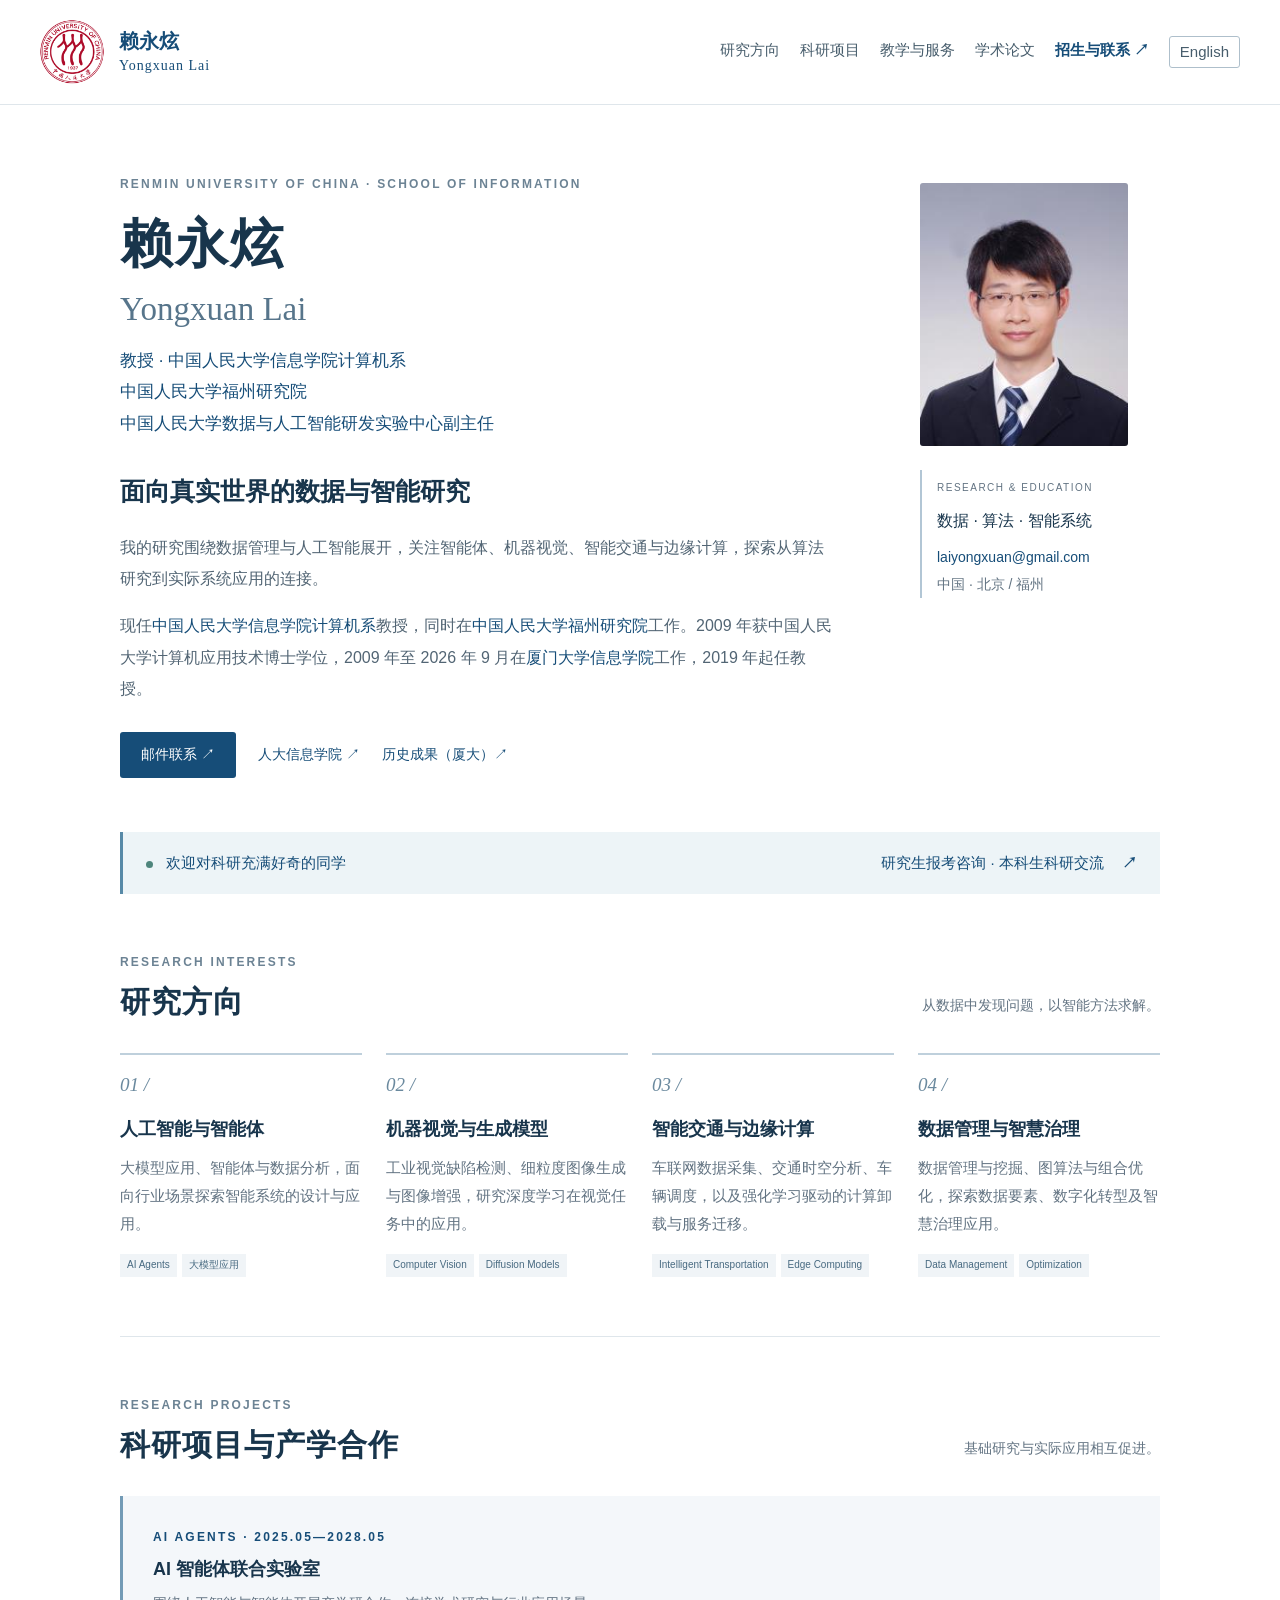
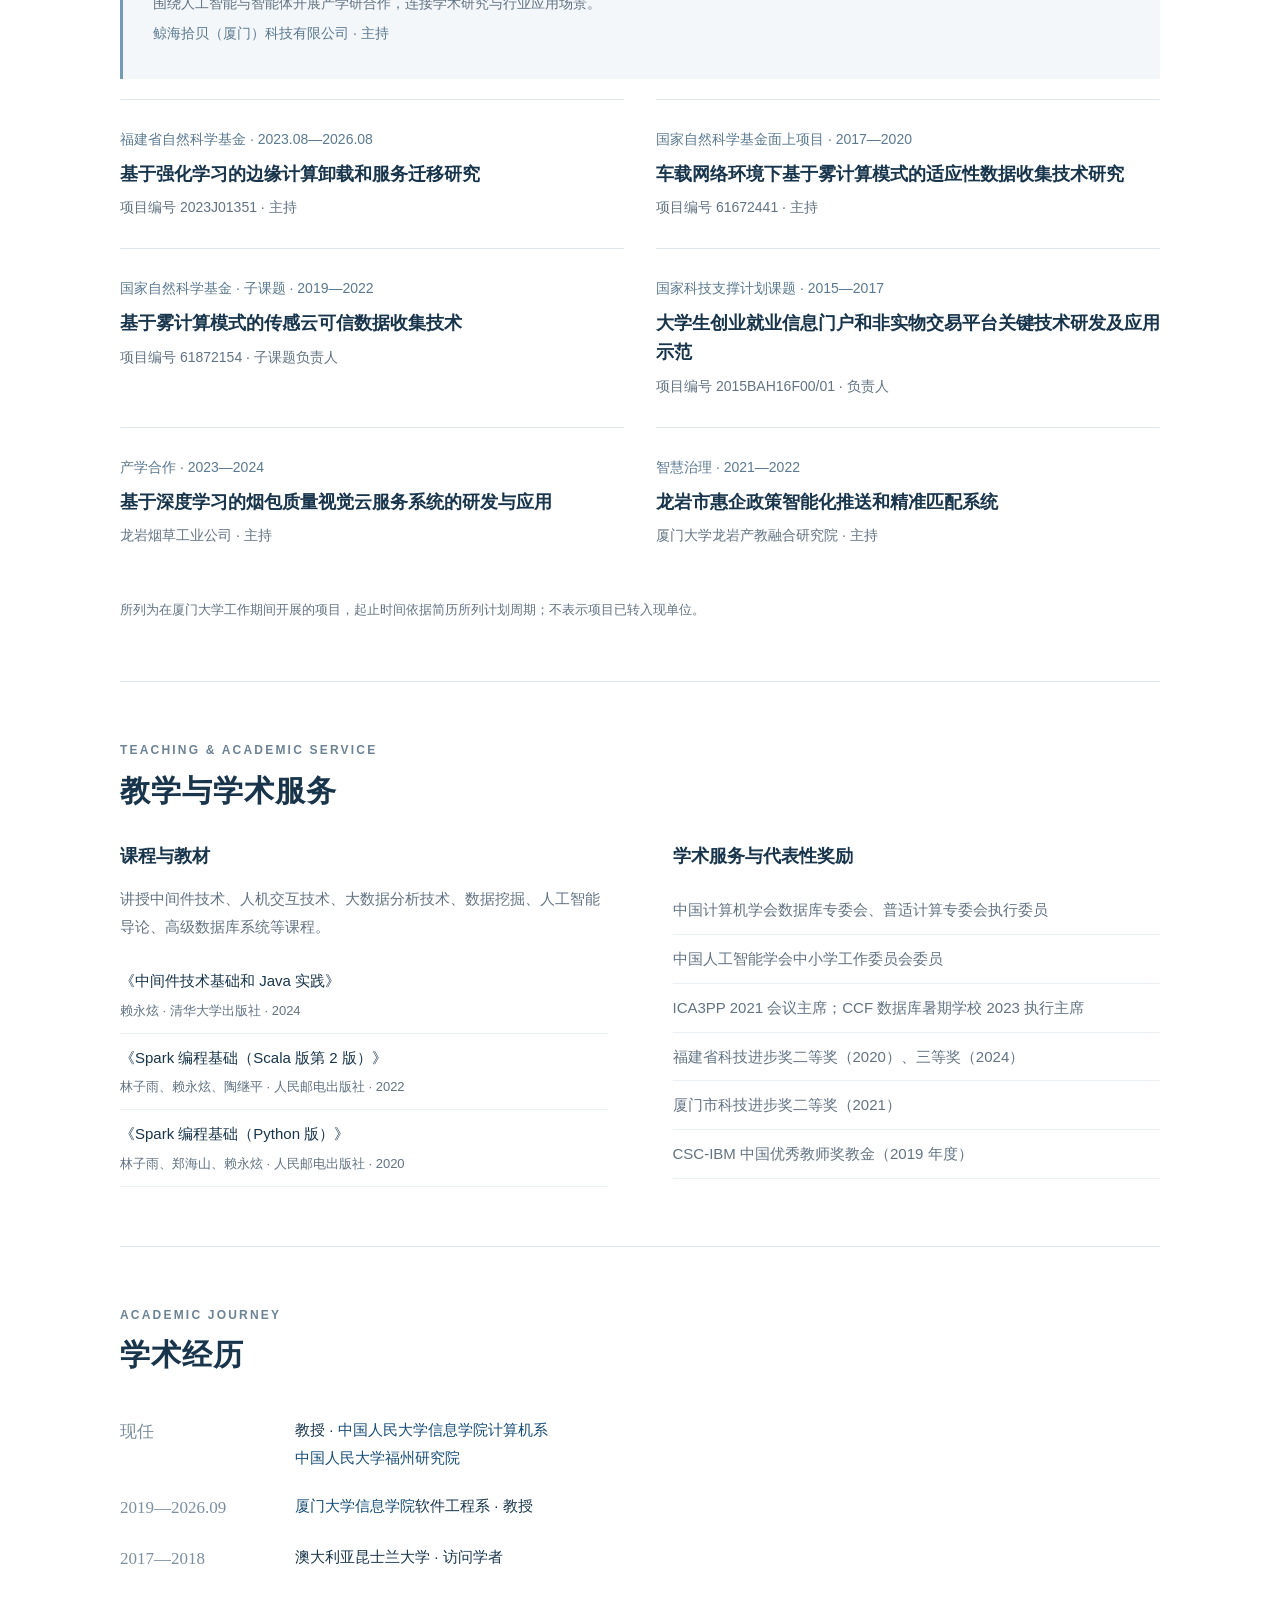
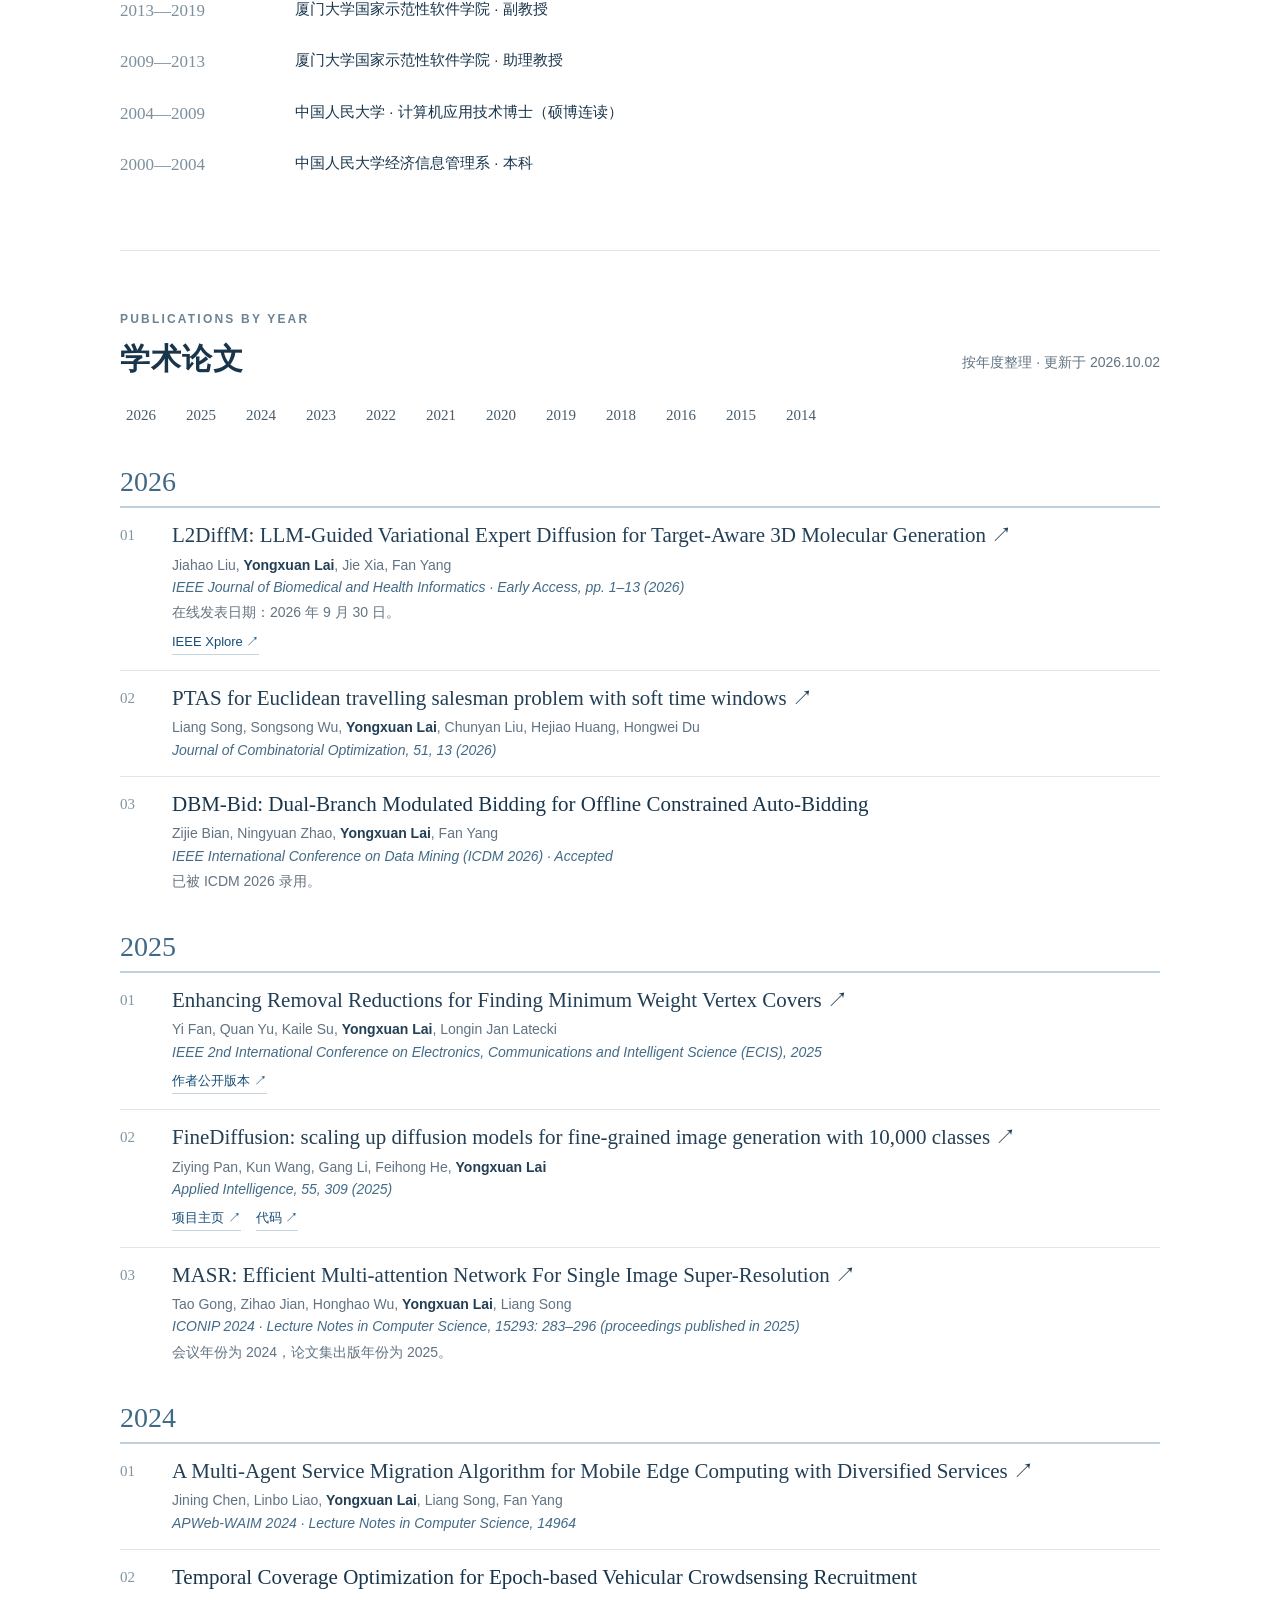
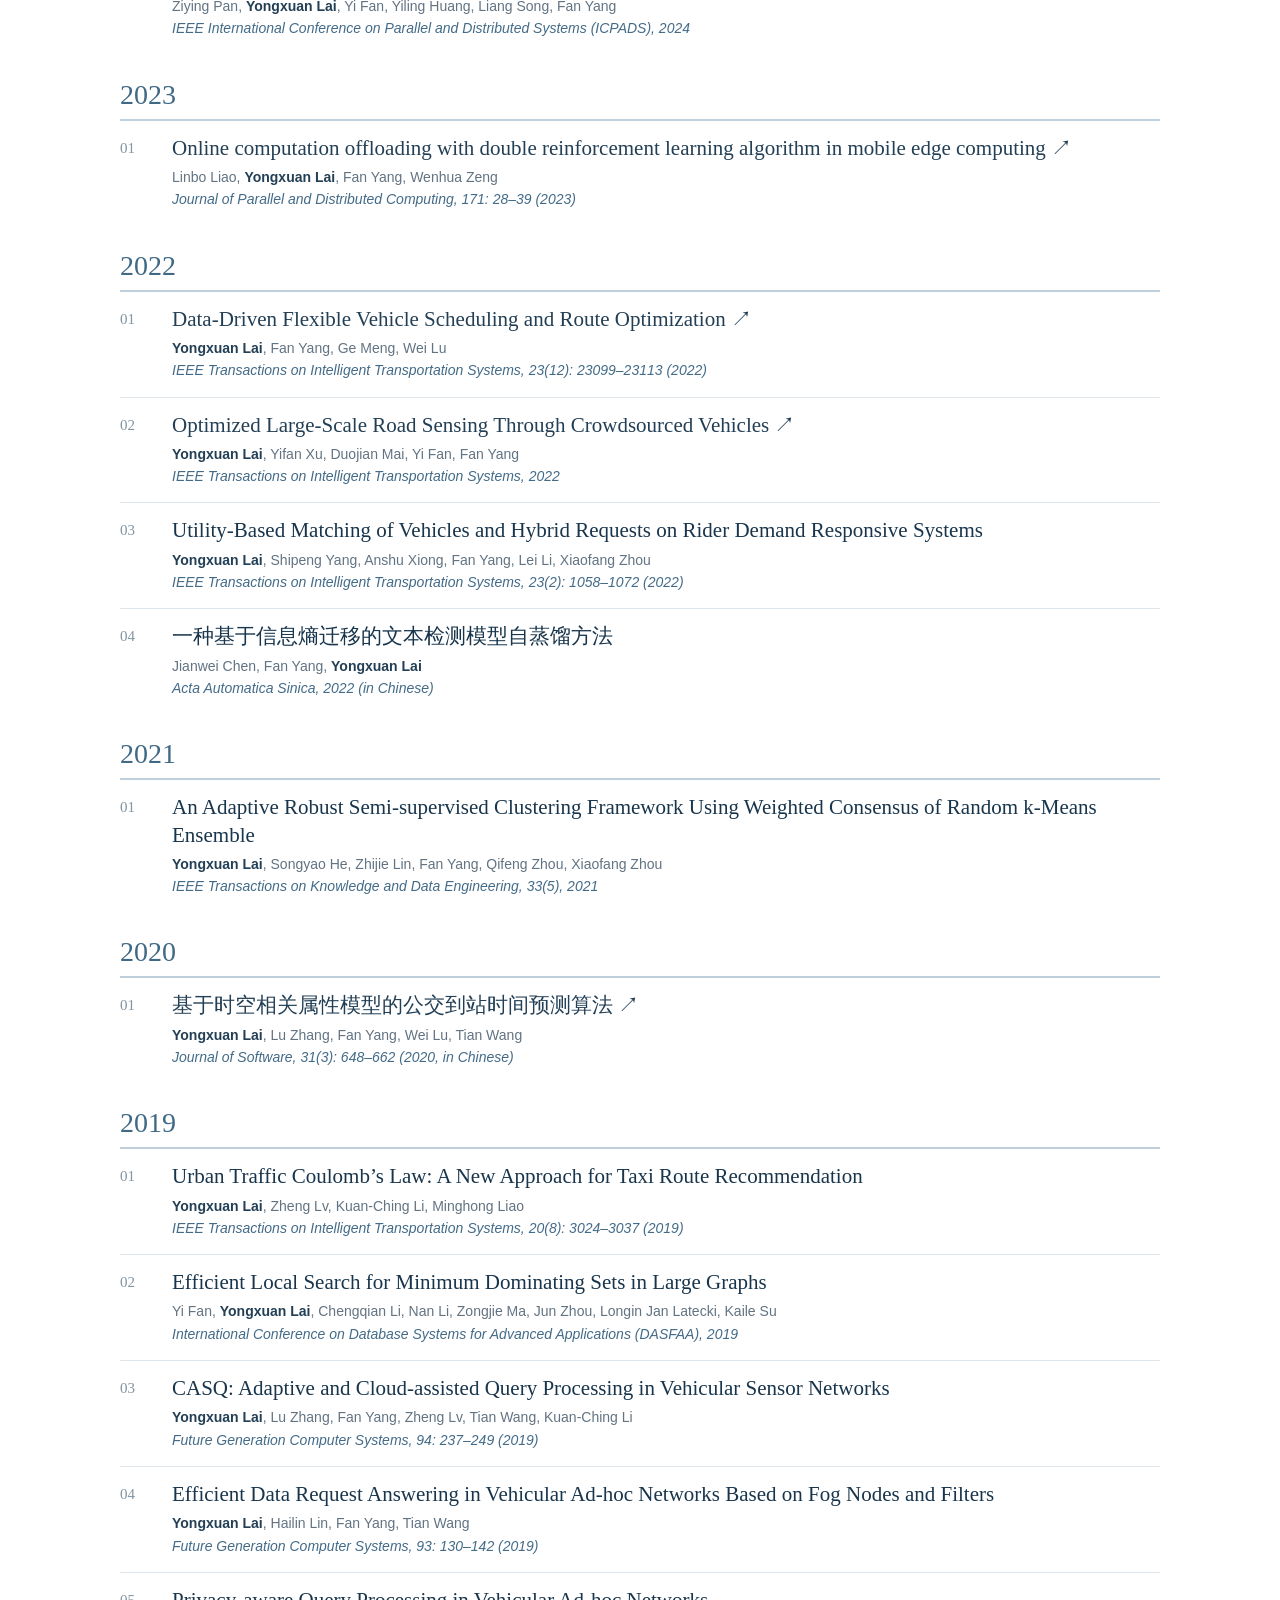
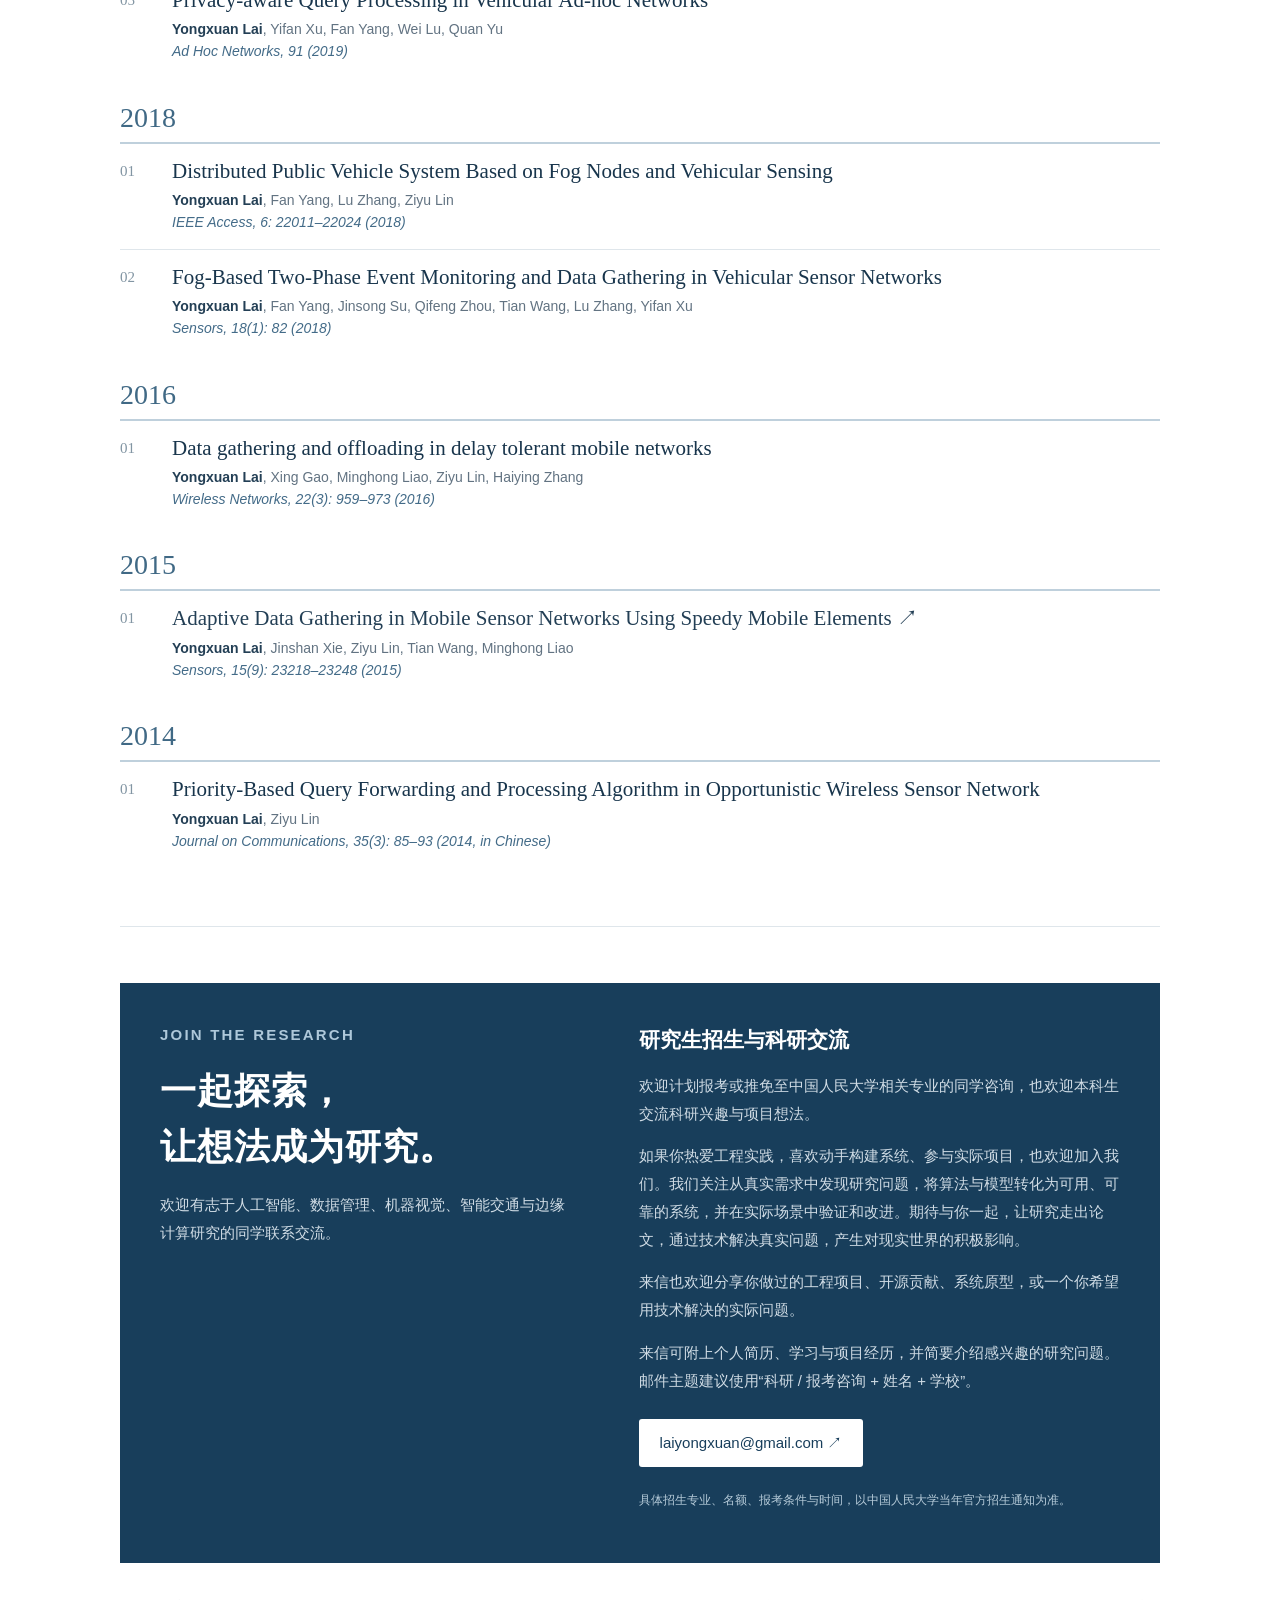
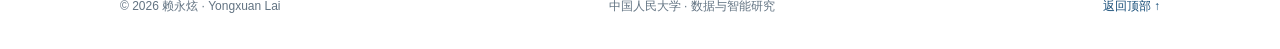
==== commit d38c847a: "update publications" ====
--- a/zh.html
+++ b/zh.html
@@ -1,40 +1,522 @@
 <!doctype html>
 <html lang="zh-CN">
+
 <head>
-<meta charset="utf-8"><meta name="viewport" content="width=device-width, initial-scale=1">
-<title>赖永炫 Yongxuan Lai | 中国人民大学 · 学术主页</title>
-<meta name="description" content="中国人民大学信息学院计算机系、中国人民大学福州研究院赖永炫的学术主页：人工智能与智能体、数据管理、机器视觉、智能交通与边缘计算。科研论文、项目及研究生招生。">
-<meta name="theme-color" content="#163e65">
-<link rel="icon" href="assets/favicon.svg" type="image/svg+xml"><link rel="stylesheet" href="style.css">
-<link rel="alternate" hreflang="en" href="https://laiyongxuan.github.io/">
-<link rel="alternate" hreflang="zh-CN" href="https://laiyongxuan.github.io/zh.html">
-<link rel="alternate" hreflang="x-default" href="https://laiyongxuan.github.io/">
-<link rel="canonical" href="https://laiyongxuan.github.io/zh.html">
+    <meta charset="utf-8">
+    <meta name="viewport" content="width=device-width, initial-scale=1">
+    <title>赖永炫 Yongxuan Lai | 中国人民大学 · 学术主页</title>
+    <meta name="description" content="中国人民大学信息学院计算机系、中国人民大学福州研究院赖永炫的学术主页：人工智能与智能体、数据管理、机器视觉、智能交通与边缘计算。科研论文、项目及研究生招生。">
+    <meta name="theme-color" content="#163e65">
+    <link rel="icon" href="assets/favicon.svg" type="image/svg+xml">
+    <link rel="stylesheet" href="style.css">
+    <link rel="alternate" hreflang="en" href="https://laiyongxuan.github.io/">
+    <link rel="alternate" hreflang="zh-CN" href="https://laiyongxuan.github.io/zh.html">
+    <link rel="alternate" hreflang="x-default" href="https://laiyongxuan.github.io/">
+    <link rel="canonical" href="https://laiyongxuan.github.io/zh.html">
 </head>
+
 <body>
-<a class="skip" href="#main">跳转到正文</a>
-<header><div class="site-identity"><a class="university-emblem" href="https://www.ruc.edu.cn/" target="_blank" rel="noopener noreferrer" aria-label="中国人民大学官网"><img src="assets/ruc-emblem.png" alt="中国人民大学校徽" width="924" height="300"></a><a class="brand" href="#about"><span>赖永炫 <small>Yongxuan Lai</small></span></a></div><nav aria-label="主导航"><a href="#research">研究方向</a><a href="#projects">科研项目</a><a href="#teaching">教学与服务</a><a href="#publications">学术论文</a><a class="nav-join" href="#join">招生与联系 ↗</a><a class="language-switch" href="index.html" lang="en" hreflang="en">English</a></nav></header>
-<main id="main">
-<section class="hero" id="about"><div class="intro"><p class="eyebrow">RENMIN UNIVERSITY OF CHINA · SCHOOL OF INFORMATION</p><h1>赖永炫 <span>Yongxuan Lai</span></h1><p class="position">教授 · <a class="affiliation-link" href="https://info.ruc.edu.cn/" target="_blank" rel="noopener noreferrer">中国人民大学信息学院计算机系</a><br><a class="affiliation-link" href="https://ang.ruc.edu.cn/jxxm/tsjxzy/e8e44a99be1045ada964fd73d79098ff.htm" target="_blank" rel="noopener noreferrer">中国人民大学福州研究院</a><br>中国人民大学数据与人工智能研发实验中心副主任</p><p class="lead">面向真实世界的数据与智能研究</p><p>我的研究围绕数据管理与人工智能展开，关注智能体、机器视觉、智能交通与边缘计算，探索从算法研究到实际系统应用的连接。</p><p>现任<a class="affiliation-link" href="https://info.ruc.edu.cn/" target="_blank" rel="noopener noreferrer">中国人民大学信息学院计算机系</a>教授，同时在<a class="affiliation-link" href="https://ang.ruc.edu.cn/jxxm/tsjxzy/e8e44a99be1045ada964fd73d79098ff.htm" target="_blank" rel="noopener noreferrer">中国人民大学福州研究院</a>工作。2009 年获中国人民大学计算机应用技术博士学位，2009 年至 2026 年 9 月在<a class="affiliation-link" href="https://informatics.xmu.edu.cn/" target="_blank" rel="noopener noreferrer">厦门大学信息学院</a>工作，2019 年起任教授。</p><div class="hero-links"><a class="button" href="mailto:laiyongxuan@gmail.com">邮件联系 ↗</a><a href="https://info.ruc.edu.cn/" target="_blank" rel="noopener noreferrer">人大信息学院 ↗</a><a href="https://scholar.xmu.edu.cn/Authors/Index?id=LaiYongXuan" target="_blank" rel="noopener noreferrer">历史成果（厦大）↗</a></div></div><aside class="profile"><img src="assets/portrait.jpg" alt="赖永炫" width="225" height="285"><div><span class="profile-label">RESEARCH & EDUCATION</span><p>数据 · 算法 · 智能系统</p><a href="mailto:laiyongxuan@gmail.com">laiyongxuan@gmail.com</a><small>中国 · 北京 / 福州</small></div></aside></section>
-<a class="recruit-strip" href="#join"><span><i></i> 欢迎对科研充满好奇的同学</span><span>研究生报考咨询 · 本科生科研交流 <b>↗</b></span></a>
-<section id="research"><div class="section-heading"><div><p class="eyebrow">RESEARCH INTERESTS</p><h2>研究方向</h2></div><p>从数据中发现问题，以智能方法求解。</p></div><div class="research-grid">
-<article><span class="number">01 /</span><h3>人工智能与智能体</h3><p>大模型应用、智能体与数据分析，面向行业场景探索智能系统的设计与应用。</p><div class="tags"><span>AI Agents</span><span>大模型应用</span></div></article>
-<article><span class="number">02 /</span><h3>机器视觉与生成模型</h3><p>工业视觉缺陷检测、细粒度图像生成与图像增强，研究深度学习在视觉任务中的应用。</p><div class="tags"><span>Computer Vision</span><span>Diffusion Models</span></div></article>
-<article><span class="number">03 /</span><h3>智能交通与边缘计算</h3><p>车联网数据采集、交通时空分析、车辆调度，以及强化学习驱动的计算卸载与服务迁移。</p><div class="tags"><span>Intelligent Transportation</span><span>Edge Computing</span></div></article>
-<article><span class="number">04 /</span><h3>数据管理与智慧治理</h3><p>数据管理与挖掘、图算法与组合优化，探索数据要素、数字化转型及智慧治理应用。</p><div class="tags"><span>Data Management</span><span>Optimization</span></div></article>
-</div></section>
-<section id="projects"><div class="section-heading"><div><p class="eyebrow">RESEARCH PROJECTS</p><h2>科研项目与产学合作</h2></div><p>基础研究与实际应用相互促进。</p></div><div class="projects">
-<article class="featured-project"><p class="eyebrow">AI AGENTS · 2025.05—2028.05</p><h3>AI 智能体联合实验室</h3><p>围绕人工智能与智能体开展产学研合作，连接学术研究与行业应用场景。</p><p class="project-meta">鲸海拾贝（厦门）科技有限公司 · 主持</p></article>
-<article><p class="project-meta">福建省自然科学基金 · 2023.08—2026.08</p><h3>基于强化学习的边缘计算卸载和服务迁移研究</h3><p>项目编号 2023J01351 · 主持</p></article>
-<article><p class="project-meta">国家自然科学基金面上项目 · 2017—2020</p><h3>车载网络环境下基于雾计算模式的适应性数据收集技术研究</h3><p>项目编号 61672441 · 主持</p></article>
-<article><p class="project-meta">国家自然科学基金 · 子课题 · 2019—2022</p><h3>基于雾计算模式的传感云可信数据收集技术</h3><p>项目编号 61872154 · 子课题负责人</p></article>
-<article><p class="project-meta">国家科技支撑计划课题 · 2015—2017</p><h3>大学生创业就业信息门户和非实物交易平台关键技术研发及应用示范</h3><p>项目编号 2015BAH16F00/01 · 负责人</p></article>
-<article><p class="project-meta">产学合作 · 2023—2024</p><h3>基于深度学习的烟包质量视觉云服务系统的研发与应用</h3><p>龙岩烟草工业公司 · 主持</p></article>
-<article><p class="project-meta">智慧治理 · 2021—2022</p><h3>龙岩市惠企政策智能化推送和精准匹配系统</h3><p>厦门大学龙岩产教融合研究院 · 主持</p></article>
-</div><p class="section-note">所列为在厦门大学工作期间开展的项目，起止时间依据简历所列计划周期；不表示项目已转入现单位。</p></section>
-<section id="teaching"><div class="section-heading"><div><p class="eyebrow">TEACHING & ACADEMIC SERVICE</p><h2>教学与学术服务</h2></div></div><div class="two-columns"><div><h3 class="subheading">课程与教材</h3><p>讲授中间件技术、人机交互技术、大数据分析技术、数据挖掘、人工智能导论、高级数据库系统等课程。</p><ul class="clean-list"><li><strong>《中间件技术基础和 Java 实践》</strong><span>赖永炫 · 清华大学出版社 · 2024</span></li><li><strong>《Spark 编程基础（Scala 版第 2 版）》</strong><span>林子雨、赖永炫、陶继平 · 人民邮电出版社 · 2022</span></li><li><strong>《Spark 编程基础（Python 版）》</strong><span>林子雨、郑海山、赖永炫 · 人民邮电出版社 · 2020</span></li></ul></div><div><h3 class="subheading">学术服务与代表性奖励</h3><ul class="clean-list"><li>中国计算机学会数据库专委会、普适计算专委会执行委员</li><li>中国人工智能学会中小学工作委员会委员</li><li>ICA3PP 2021 会议主席；CCF 数据库暑期学校 2023 执行主席</li><li>福建省科技进步奖二等奖（2020）、三等奖（2024）</li><li>厦门市科技进步奖二等奖（2021）</li><li>CSC-IBM 中国优秀教师奖教金（2019 年度）</li></ul></div></div></section>
-<section id="experience"><div class="section-heading"><div><p class="eyebrow">ACADEMIC JOURNEY</p><h2>学术经历</h2></div></div><div class="timeline"><p><time>现任</time><span>教授 · <a class="affiliation-link" href="https://info.ruc.edu.cn/" target="_blank" rel="noopener noreferrer">中国人民大学信息学院计算机系</a><br><a class="affiliation-link" href="https://ang.ruc.edu.cn/jxxm/tsjxzy/e8e44a99be1045ada964fd73d79098ff.htm" target="_blank" rel="noopener noreferrer">中国人民大学福州研究院</a></span></p><p><time>2019—2026.09</time><span><a class="affiliation-link" href="https://informatics.xmu.edu.cn/" target="_blank" rel="noopener noreferrer">厦门大学信息学院</a>软件工程系 · 教授</span></p><p><time>2017—2018</time><span>澳大利亚昆士兰大学 · 访问学者</span></p><p><time>2013—2019</time><span>厦门大学国家示范性软件学院 · 副教授</span></p><p><time>2009—2013</time><span>厦门大学国家示范性软件学院 · 助理教授</span></p><p><time>2004—2009</time><span>中国人民大学 · 计算机应用技术博士（硕博连读）</span></p><p><time>2000—2004</time><span>中国人民大学经济信息管理系 · 本科</span></p></div></section>
-<section id="publications"><div class="section-heading"><div><p class="eyebrow">PUBLICATIONS BY YEAR</p><h2>学术论文</h2></div><p>按年度整理 · 更新于 2026.10.02</p></div><nav class="year-nav" aria-label="论文年份"><a href="#papers-2026">2026</a><a href="#papers-2025">2025</a><a href="#papers-2024">2024</a><a href="#papers-2023">2023</a><a href="#papers-2022">2022</a><a href="#papers-2021">2021</a><a href="#papers-2020">2020</a><a href="#papers-2019">2019</a><a href="#papers-2018">2018</a><a href="#papers-2016">2016</a><a href="#papers-2015">2015</a><a href="#papers-2014">2014</a></nav><p class="section-note">包含所提供简历中逐条列出的全部 21 篇论文，并保留新增成果。按出版年份归档；会议年份与出版年份不同时另作说明。</p><div class="publication-year" id="papers-2026"><h3>2026</h3><div class="paper-list"><article class="paper" data-status="published"><div class="paper-index">01</div><div><h4><a href="https://doi.org/10.1109/JBHI.2026.3737835">L2DiffM: LLM-Guided Variational Expert Diffusion for Target-Aware 3D Molecular Generation ↗</a></h4><p>Jiahao Liu, <strong>Yongxuan Lai</strong>, Jie Xia, Fan Yang</p><p class="venue">IEEE Journal of Biomedical and Health Informatics · Early Access, pp. 1–13 (2026)</p><p class="paper-note">在线发表日期：2026 年 9 月 30 日。</p><a class="paper-link" href="https://ieeexplore.ieee.org/document/11715883">IEEE Xplore ↗</a></div></article><article class="paper" data-status="published"><div class="paper-index">02</div><div><h4><a href="https://doi.org/10.1007/s10878-025-01387-z">PTAS for Euclidean travelling salesman problem with soft time windows ↗</a></h4><p>Liang Song, Songsong Wu, <strong>Yongxuan Lai</strong>, Chunyan Liu, Hejiao Huang, Hongwei Du</p><p class="venue">Journal of Combinatorial Optimization, 51, 13 (2026)</p></div></article><article class="paper" data-status="accepted"><div class="paper-index">03</div><div><h4>DBM-Bid: Dual-Branch Modulated Bidding for Offline Constrained Auto-Bidding</h4><p>Zijie Bian, Ningyuan Zhao, <strong>Yongxuan Lai</strong>, Fan Yang</p><p class="venue">IEEE International Conference on Data Mining (ICDM 2026) · Accepted</p><p class="paper-note">已被 ICDM 2026 录用。</p></div></article></div></div><div class="publication-year" id="papers-2025"><h3>2025</h3><div class="paper-list"><article class="paper" data-status="published"><div class="paper-index">01</div><div><h4><a href="https://doi.org/10.1109/ECIS65594.2025.11086670">Enhancing Removal Reductions for Finding Minimum Weight Vertex Covers ↗</a></h4><p>Yi Fan, Quan Yu, Kaile Su, <strong>Yongxuan Lai</strong>, Longin Jan Latecki</p><p class="venue">IEEE 2nd International Conference on Electronics, Communications and Intelligent Science (ECIS), 2025</p><a class="paper-link" href="https://cis.temple.edu/~latecki/Papers/YiFan2025.pdf">作者公开版本 ↗</a></div></article><article class="paper" data-status="published"><div class="paper-index">02</div><div><h4><a href="https://doi.org/10.1007/s10489-024-06215-1">FineDiffusion: scaling up diffusion models for fine-grained image generation with 10,000 classes ↗</a></h4><p>Ziying Pan, Kun Wang, Gang Li, Feihong He, <strong>Yongxuan Lai</strong></p><p class="venue">Applied Intelligence, 55, 309 (2025)</p><a class="paper-link" href="https://finediffusion.github.io/">项目主页 ↗</a><a class="paper-link" href="https://github.com/FineDiffusion/FineDiffusion/">代码 ↗</a></div></article><article class="paper" data-status="published"><div class="paper-index">03</div><div><h4><a href="https://doi.org/10.1007/978-981-96-6596-9_20">MASR: Efficient Multi-attention Network For Single Image Super-Resolution ↗</a></h4><p>Tao Gong, Zihao Jian, Honghao Wu, <strong>Yongxuan Lai</strong>, Liang Song</p><p class="venue">ICONIP 2024 · Lecture Notes in Computer Science, 15293: 283–296 (proceedings published in 2025)</p><p class="paper-note">会议年份为 2024，论文集出版年份为 2025。</p></div></article></div></div><div class="publication-year" id="papers-2024"><h3>2024</h3><div class="paper-list"><article class="paper" data-status="published"><div class="paper-index">01</div><div><h4><a href="https://doi.org/10.1007/978-981-97-7241-4_22">A Multi-Agent Service Migration Algorithm for Mobile Edge Computing with Diversified Services ↗</a></h4><p>Jining Chen, Linbo Liao, <strong>Yongxuan Lai</strong>, Liang Song, Fan Yang</p><p class="venue">APWeb-WAIM 2024 · Lecture Notes in Computer Science, 14964</p></div></article><article class="paper" data-status="published"><div class="paper-index">02</div><div><h4>Temporal Coverage Optimization for Epoch-based Vehicular Crowdsensing Recruitment</h4><p>Ziying Pan, <strong>Yongxuan Lai</strong>, Yi Fan, Yiling Huang, Liang Song, Fan Yang</p><p class="venue">IEEE International Conference on Parallel and Distributed Systems (ICPADS), 2024</p></div></article></div></div><div class="publication-year" id="papers-2023"><h3>2023</h3><div class="paper-list"><article class="paper" data-status="published"><div class="paper-index">01</div><div><h4><a href="https://doi.org/10.1016/j.jpdc.2022.09.006">Online computation offloading with double reinforcement learning algorithm in mobile edge computing ↗</a></h4><p>Linbo Liao, <strong>Yongxuan Lai</strong>, Fan Yang, Wenhua Zeng</p><p class="venue">Journal of Parallel and Distributed Computing, 171: 28–39 (2023)</p></div></article></div></div><div class="publication-year" id="papers-2022"><h3>2022</h3><div class="paper-list"><article class="paper" data-status="published"><div class="paper-index">01</div><div><h4><a href="https://doi.org/10.1109/TITS.2022.3204644">Data-Driven Flexible Vehicle Scheduling and Route Optimization ↗</a></h4><p><strong>Yongxuan Lai</strong>, Fan Yang, Ge Meng, Wei Lu</p><p class="venue">IEEE Transactions on Intelligent Transportation Systems, 23(12): 23099–23113 (2022)</p></div></article><article class="paper" data-status="published"><div class="paper-index">02</div><div><h4><a href="https://doi.org/10.1109/TITS.2022.3147211">Optimized Large-Scale Road Sensing Through Crowdsourced Vehicles ↗</a></h4><p><strong>Yongxuan Lai</strong>, Yifan Xu, Duojian Mai, Yi Fan, Fan Yang</p><p class="venue">IEEE Transactions on Intelligent Transportation Systems, 2022</p></div></article><article class="paper" data-status="published"><div class="paper-index">03</div><div><h4>Utility-Based Matching of Vehicles and Hybrid Requests on Rider Demand Responsive Systems</h4><p><strong>Yongxuan Lai</strong>, Shipeng Yang, Anshu Xiong, Fan Yang, Lei Li, Xiaofang Zhou</p><p class="venue">IEEE Transactions on Intelligent Transportation Systems, 23(2): 1058–1072 (2022)</p></div></article><article class="paper" data-status="published"><div class="paper-index">04</div><div><h4>一种基于信息熵迁移的文本检测模型自蒸馏方法</h4><p>Jianwei Chen, Fan Yang, <strong>Yongxuan Lai</strong></p><p class="venue">Acta Automatica Sinica, 2022 (in Chinese)</p></div></article></div></div><div class="publication-year" id="papers-2021"><h3>2021</h3><div class="paper-list"><article class="paper" data-status="published"><div class="paper-index">01</div><div><h4>An Adaptive Robust Semi-supervised Clustering Framework Using Weighted Consensus of Random k-Means Ensemble</h4><p><strong>Yongxuan Lai</strong>, Songyao He, Zhijie Lin, Fan Yang, Qifeng Zhou, Xiaofang Zhou</p><p class="venue">IEEE Transactions on Knowledge and Data Engineering, 33(5), 2021</p></div></article></div></div><div class="publication-year" id="papers-2020"><h3>2020</h3><div class="paper-list"><article class="paper" data-status="published"><div class="paper-index">01</div><div><h4><a href="https://doi.org/10.13328/j.cnki.jos.005901">基于时空相关属性模型的公交到站时间预测算法 ↗</a></h4><p><strong>Yongxuan Lai</strong>, Lu Zhang, Fan Yang, Wei Lu, Tian Wang</p><p class="venue">Journal of Software, 31(3): 648–662 (2020, in Chinese)</p></div></article></div></div><div class="publication-year" id="papers-2019"><h3>2019</h3><div class="paper-list"><article class="paper" data-status="published"><div class="paper-index">01</div><div><h4>Urban Traffic Coulomb’s Law: A New Approach for Taxi Route Recommendation</h4><p><strong>Yongxuan Lai</strong>, Zheng Lv, Kuan-Ching Li, Minghong Liao</p><p class="venue">IEEE Transactions on Intelligent Transportation Systems, 20(8): 3024–3037 (2019)</p></div></article><article class="paper" data-status="published"><div class="paper-index">02</div><div><h4>Efficient Local Search for Minimum Dominating Sets in Large Graphs</h4><p>Yi Fan, <strong>Yongxuan Lai</strong>, Chengqian Li, Nan Li, Zongjie Ma, Jun Zhou, Longin Jan Latecki, Kaile Su</p><p class="venue">International Conference on Database Systems for Advanced Applications (DASFAA), 2019</p></div></article><article class="paper" data-status="published"><div class="paper-index">03</div><div><h4>CASQ: Adaptive and Cloud-assisted Query Processing in Vehicular Sensor Networks</h4><p><strong>Yongxuan Lai</strong>, Lu Zhang, Fan Yang, Zheng Lv, Tian Wang, Kuan-Ching Li</p><p class="venue">Future Generation Computer Systems, 94: 237–249 (2019)</p></div></article><article class="paper" data-status="published"><div class="paper-index">04</div><div><h4>Efficient Data Request Answering in Vehicular Ad-hoc Networks Based on Fog Nodes and Filters</h4><p><strong>Yongxuan Lai</strong>, Hailin Lin, Fan Yang, Tian Wang</p><p class="venue">Future Generation Computer Systems, 93: 130–142 (2019)</p></div></article><article class="paper" data-status="published"><div class="paper-index">05</div><div><h4>Privacy-aware Query Processing in Vehicular Ad-hoc Networks</h4><p><strong>Yongxuan Lai</strong>, Yifan Xu, Fan Yang, Wei Lu, Quan Yu</p><p class="venue">Ad Hoc Networks, 91 (2019)</p></div></article></div></div><div class="publication-year" id="papers-2018"><h3>2018</h3><div class="paper-list"><article class="paper" data-status="published"><div class="paper-index">01</div><div><h4>Distributed Public Vehicle System Based on Fog Nodes and Vehicular Sensing</h4><p><strong>Yongxuan Lai</strong>, Fan Yang, Lu Zhang, Ziyu Lin</p><p class="venue">IEEE Access, 6: 22011–22024 (2018)</p></div></article><article class="paper" data-status="published"><div class="paper-index">02</div><div><h4>Fog-Based Two-Phase Event Monitoring and Data Gathering in Vehicular Sensor Networks</h4><p><strong>Yongxuan Lai</strong>, Fan Yang, Jinsong Su, Qifeng Zhou, Tian Wang, Lu Zhang, Yifan Xu</p><p class="venue">Sensors, 18(1): 82 (2018)</p></div></article></div></div><div class="publication-year" id="papers-2016"><h3>2016</h3><div class="paper-list"><article class="paper" data-status="published"><div class="paper-index">01</div><div><h4>Data gathering and offloading in delay tolerant mobile networks</h4><p><strong>Yongxuan Lai</strong>, Xing Gao, Minghong Liao, Ziyu Lin, Haiying Zhang</p><p class="venue">Wireless Networks, 22(3): 959–973 (2016)</p></div></article></div></div><div class="publication-year" id="papers-2015"><h3>2015</h3><div class="paper-list"><article class="paper" data-status="published"><div class="paper-index">01</div><div><h4><a href="https://doi.org/10.3390/s150923218">Adaptive Data Gathering in Mobile Sensor Networks Using Speedy Mobile Elements ↗</a></h4><p><strong>Yongxuan Lai</strong>, Jinshan Xie, Ziyu Lin, Tian Wang, Minghong Liao</p><p class="venue">Sensors, 15(9): 23218–23248 (2015)</p></div></article></div></div><div class="publication-year" id="papers-2014"><h3>2014</h3><div class="paper-list"><article class="paper" data-status="published"><div class="paper-index">01</div><div><h4>Priority-Based Query Forwarding and Processing Algorithm in Opportunistic Wireless Sensor Network</h4><p><strong>Yongxuan Lai</strong>, Ziyu Lin</p><p class="venue">Journal on Communications, 35(3): 85–93 (2014, in Chinese)</p></div></article></div></div></section>
-<section class="join" id="join"><div><p class="eyebrow">JOIN THE RESEARCH</p><h2>一起探索，<br>让想法成为研究。</h2><p>欢迎有志于人工智能、数据管理、机器视觉、智能交通与边缘计算研究的同学联系交流。</p></div><div><h3>研究生招生与科研交流</h3><p>欢迎计划报考或推免至中国人民大学相关专业的同学咨询，也欢迎本科生交流科研兴趣与项目想法。</p><p>如果你热爱工程实践，喜欢动手构建系统、参与实际项目，也欢迎加入我们。我们关注从真实需求中发现研究问题，将算法与模型转化为可用、可靠的系统，并在实际场景中验证和改进。期待与你一起，让研究走出论文，通过技术解决真实问题，产生对现实世界的积极影响。</p><p>来信也欢迎分享你做过的工程项目、开源贡献、系统原型，或一个你希望用技术解决的实际问题。</p><p>来信可附上个人简历、学习与项目经历，并简要介绍感兴趣的研究问题。邮件主题建议使用“科研 / 报考咨询 + 姓名 + 学校”。</p><a class="button light" href="mailto:laiyongxuan@gmail.com?subject=%E7%A7%91%E7%A0%94%20%2F%20%E6%8A%A5%E8%80%83%E5%92%A8%E8%AF%A2">laiyongxuan@gmail.com ↗</a><p class="join-note">具体招生专业、名额、报考条件与时间，以中国人民大学当年官方招生通知为准。</p></div></section>
-</main><footer><span>© 2026 赖永炫 · Yongxuan Lai</span><span>中国人民大学 · 数据与智能研究</span><a href="#about">返回顶部 ↑</a></footer>
-</body></html>
+    <a class="skip" href="#main">跳转到正文</a>
+    <header>
+        <div class="site-identity"><a class="university-emblem" href="https://www.ruc.edu.cn/" target="_blank"
+                rel="noopener noreferrer" aria-label="中国人民大学官网"><img src="assets/ruc-emblem.png" alt="中国人民大学校徽"
+                    width="924" height="300"></a><a class="brand" href="#about"><span>赖永炫 <small>Yongxuan
+                        Lai</small></span></a></div>
+        <nav aria-label="主导航"><a href="#research">研究方向</a><a href="#projects">科研项目</a><a href="#teaching">教学与服务</a><a
+                href="#publications">学术论文</a><a class="nav-join" href="#join">招生与联系 ↗</a><a class="language-switch"
+                href="index.html" lang="en" hreflang="en">English</a></nav>
+    </header>
+    <main id="main">
+        <section class="hero" id="about">
+            <div class="intro">
+                <p class="eyebrow">RENMIN UNIVERSITY OF CHINA · SCHOOL OF INFORMATION</p>
+                <h1>赖永炫 <span>Yongxuan Lai</span></h1>
+                <p class="position">教授 · <a class="affiliation-link" href="https://info.ruc.edu.cn/" target="_blank"
+                        rel="noopener noreferrer">中国人民大学信息学院计算机系</a><br><a class="affiliation-link"
+                        href="https://ang.ruc.edu.cn/jxxm/tsjxzy/e8e44a99be1045ada964fd73d79098ff.htm" target="_blank"
+                        rel="noopener noreferrer">中国人民大学福州研究院</a><br>中国人民大学数据与人工智能研发实验中心副主任</p>
+                <p class="lead">面向真实世界的数据与智能研究</p>
+                <p>我的研究围绕数据管理与人工智能展开，关注智能体、机器视觉、智能交通与边缘计算，探索从算法研究到实际系统应用的连接。</p>
+                <p>现任<a class="affiliation-link" href="https://info.ruc.edu.cn/" target="_blank"
+                        rel="noopener noreferrer">中国人民大学信息学院计算机系</a>教授，同时在<a class="affiliation-link"
+                        href="https://ang.ruc.edu.cn/jxxm/tsjxzy/e8e44a99be1045ada964fd73d79098ff.htm" target="_blank"
+                        rel="noopener noreferrer">中国人民大学福州研究院</a>工作。2009 年获中国人民大学计算机应用技术博士学位，2009 年至 2026 年 9 月在<a
+                        class="affiliation-link" href="https://informatics.xmu.edu.cn/" target="_blank"
+                        rel="noopener noreferrer">厦门大学信息学院</a>工作，2019 年起任教授。</p>
+                <div class="hero-links"><a class="button" href="mailto:laiyongxuan@gmail.com">邮件联系 ↗</a><a
+                        href="https://info.ruc.edu.cn/" target="_blank" rel="noopener noreferrer">人大信息学院 ↗</a><a
+                        href="https://scholar.xmu.edu.cn/Authors/Index?id=LaiYongXuan" target="_blank"
+                        rel="noopener noreferrer">历史成果（厦大）↗</a></div>
+            </div>
+            <aside class="profile"><img src="assets/portrait.jpg" alt="赖永炫" width="225" height="285">
+                <div><span class="profile-label">RESEARCH & EDUCATION</span>
+                    <p>数据 · 算法 · 智能系统</p><a href="mailto:laiyongxuan@gmail.com">laiyongxuan@gmail.com</a><small>中国 · 北京
+                        / 福州</small>
+                </div>
+            </aside>
+        </section>
+        <a class="recruit-strip" href="#join"><span><i></i> 欢迎对科研充满好奇的同学</span><span>研究生报考咨询 · 本科生科研交流
+                <b>↗</b></span></a>
+        <section id="research">
+            <div class="section-heading">
+                <div>
+                    <p class="eyebrow">RESEARCH INTERESTS</p>
+                    <h2>研究方向</h2>
+                </div>
+                <p>从数据中发现问题，以智能方法求解。</p>
+            </div>
+            <div class="research-grid">
+                <article><span class="number">01 /</span>
+                    <h3>人工智能与智能体</h3>
+                    <p>大模型应用、智能体与数据分析，面向行业场景探索智能系统的设计与应用。</p>
+                    <div class="tags"><span>AI Agents</span><span>大模型应用</span></div>
+                </article>
+                <article><span class="number">02 /</span>
+                    <h3>机器视觉与生成模型</h3>
+                    <p>工业视觉缺陷检测、细粒度图像生成与图像增强，研究深度学习在视觉任务中的应用。</p>
+                    <div class="tags"><span>Computer Vision</span><span>Diffusion Models</span></div>
+                </article>
+                <article><span class="number">03 /</span>
+                    <h3>智能交通与边缘计算</h3>
+                    <p>车联网数据采集、交通时空分析、车辆调度，以及强化学习驱动的计算卸载与服务迁移。</p>
+                    <div class="tags"><span>Intelligent Transportation</span><span>Edge Computing</span></div>
+                </article>
+                <article><span class="number">04 /</span>
+                    <h3>数据管理与智慧治理</h3>
+                    <p>数据管理与挖掘、图算法与组合优化，探索数据要素、数字化转型及智慧治理应用。</p>
+                    <div class="tags"><span>Data Management</span><span>Optimization</span></div>
+                </article>
+            </div>
+        </section>
+        <section id="projects">
+            <div class="section-heading">
+                <div>
+                    <p class="eyebrow">RESEARCH PROJECTS</p>
+                    <h2>科研项目与产学合作</h2>
+                </div>
+                <p>基础研究与实际应用相互促进。</p>
+            </div>
+            <div class="projects">
+                <article class="featured-project">
+                    <p class="eyebrow">AI AGENTS · 2025.05—2028.05</p>
+                    <h3>AI 智能体联合实验室</h3>
+                    <p>围绕人工智能与智能体开展产学研合作，连接学术研究与行业应用场景。</p>
+                    <p class="project-meta">鲸海拾贝（厦门）科技有限公司 · 主持</p>
+                </article>
+                <article>
+                    <p class="project-meta">福建省自然科学基金 · 2023.08—2026.08</p>
+                    <h3>基于强化学习的边缘计算卸载和服务迁移研究</h3>
+                    <p>项目编号 2023J01351 · 主持</p>
+                </article>
+                <article>
+                    <p class="project-meta">国家自然科学基金面上项目 · 2017—2020</p>
+                    <h3>车载网络环境下基于雾计算模式的适应性数据收集技术研究</h3>
+                    <p>项目编号 61672441 · 主持</p>
+                </article>
+                <article>
+                    <p class="project-meta">国家自然科学基金 · 子课题 · 2019—2022</p>
+                    <h3>基于雾计算模式的传感云可信数据收集技术</h3>
+                    <p>项目编号 61872154 · 子课题负责人</p>
+                </article>
+                <article>
+                    <p class="project-meta">国家科技支撑计划课题 · 2015—2017</p>
+                    <h3>大学生创业就业信息门户和非实物交易平台关键技术研发及应用示范</h3>
+                    <p>项目编号 2015BAH16F00/01 · 负责人</p>
+                </article>
+                <article>
+                    <p class="project-meta">产学合作 · 2023—2024</p>
+                    <h3>基于深度学习的烟包质量视觉云服务系统的研发与应用</h3>
+                    <p>龙岩烟草工业公司 · 主持</p>
+                </article>
+                <article>
+                    <p class="project-meta">智慧治理 · 2021—2022</p>
+                    <h3>龙岩市惠企政策智能化推送和精准匹配系统</h3>
+                    <p>厦门大学龙岩产教融合研究院 · 主持</p>
+                </article>
+            </div>
+            <p class="section-note">所列为在厦门大学工作期间开展的项目，起止时间依据简历所列计划周期；不表示项目已转入现单位。</p>
+        </section>
+        <section id="teaching">
+            <div class="section-heading">
+                <div>
+                    <p class="eyebrow">TEACHING & ACADEMIC SERVICE</p>
+                    <h2>教学与学术服务</h2>
+                </div>
+            </div>
+            <div class="two-columns">
+                <div>
+                    <h3 class="subheading">课程与教材</h3>
+                    <p>讲授中间件技术、人机交互技术、大数据分析技术、数据挖掘、人工智能导论、高级数据库系统等课程。</p>
+                    <ul class="clean-list">
+                        <li><strong>《中间件技术基础和 Java 实践》</strong><span>赖永炫 · 清华大学出版社 · 2024</span></li>
+                        <li><strong>《Spark 编程基础（Scala 版第 2 版）》</strong><span>林子雨、赖永炫、陶继平 · 人民邮电出版社 · 2022</span></li>
+                        <li><strong>《Spark 编程基础（Python 版）》</strong><span>林子雨、郑海山、赖永炫 · 人民邮电出版社 · 2020</span></li>
+                    </ul>
+                </div>
+                <div>
+                    <h3 class="subheading">学术服务与代表性奖励</h3>
+                    <ul class="clean-list">
+                        <li>中国计算机学会数据库专委会、普适计算专委会执行委员</li>
+                        <li>中国人工智能学会中小学工作委员会委员</li>
+                        <li>ICA3PP 2021 会议主席；CCF 数据库暑期学校 2023 执行主席</li>
+                        <li>福建省科技进步奖二等奖（2020）、三等奖（2024）</li>
+                        <li>厦门市科技进步奖二等奖（2021）</li>
+                        <li>CSC-IBM 中国优秀教师奖教金（2019 年度）</li>
+                    </ul>
+                </div>
+            </div>
+        </section>
+        <section id="experience">
+            <div class="section-heading">
+                <div>
+                    <p class="eyebrow">ACADEMIC JOURNEY</p>
+                    <h2>学术经历</h2>
+                </div>
+            </div>
+            <div class="timeline">
+                <p><time>现任</time><span>教授 · <a class="affiliation-link" href="https://info.ruc.edu.cn/" target="_blank"
+                            rel="noopener noreferrer">中国人民大学信息学院计算机系</a><br><a class="affiliation-link"
+                            href="https://ang.ruc.edu.cn/jxxm/tsjxzy/e8e44a99be1045ada964fd73d79098ff.htm"
+                            target="_blank" rel="noopener noreferrer">中国人民大学福州研究院</a></span></p>
+                <p><time>2019—2026.09</time><span><a class="affiliation-link" href="https://informatics.xmu.edu.cn/"
+                            target="_blank" rel="noopener noreferrer">厦门大学信息学院</a>软件工程系 · 教授</span></p>
+                <p><time>2017—2018</time><span>澳大利亚昆士兰大学 · 访问学者</span></p>
+                <p><time>2013—2019</time><span>厦门大学国家示范性软件学院 · 副教授</span></p>
+                <p><time>2009—2013</time><span>厦门大学国家示范性软件学院 · 助理教授</span></p>
+                <p><time>2004—2009</time><span>中国人民大学 · 计算机应用技术博士（硕博连读）</span></p>
+                <p><time>2000—2004</time><span>中国人民大学经济信息管理系 · 本科</span></p>
+            </div>
+        </section>
+        <section id="publications">
+            <div class="section-heading">
+                <div>
+                    <p class="eyebrow">PUBLICATIONS BY YEAR</p>
+                    <h2>学术论文</h2>
+                </div>
+                <p>按年度整理 · 更新于 2026.10.02</p>
+            </div>
+            <nav class="year-nav" aria-label="论文年份"><a href="#papers-2026">2026</a><a href="#papers-2025">2025</a><a
+                    href="#papers-2024">2024</a><a href="#papers-2023">2023</a><a href="#papers-2022">2022</a><a
+                    href="#papers-2021">2021</a><a href="#papers-2020">2020</a><a href="#papers-2019">2019</a><a
+                    href="#papers-2018">2018</a><a href="#papers-2016">2016</a><a href="#papers-2015">2015</a><a
+                    href="#papers-2014">2014</a></nav>
+          
+            <div class="publication-year" id="papers-2026">
+                <h3>2026</h3>
+                <div class="paper-list">
+                    <article class="paper" data-status="published">
+                        <div class="paper-index">01</div>
+                        <div>
+                            <h4><a href="https://doi.org/10.1109/JBHI.2026.3737835">L2DiffM: LLM-Guided Variational
+                                    Expert Diffusion for Target-Aware 3D Molecular Generation ↗</a></h4>
+                            <p>Jiahao Liu, <strong>Yongxuan Lai</strong>, Jie Xia, Fan Yang</p>
+                            <p class="venue">IEEE Journal of Biomedical and Health Informatics · Early Access, pp. 1–13
+                                (2026)</p>
+                            <p class="paper-note">在线发表日期：2026 年 9 月 30 日。</p><a class="paper-link"
+                                href="https://ieeexplore.ieee.org/document/11715883">IEEE Xplore ↗</a>
+                        </div>
+                    </article>
+                    <article class="paper" data-status="published">
+                        <div class="paper-index">02</div>
+                        <div>
+                            <h4><a href="https://doi.org/10.1007/s10878-025-01387-z">PTAS for Euclidean travelling
+                                    salesman problem with soft time windows ↗</a></h4>
+                            <p>Liang Song, Songsong Wu, <strong>Yongxuan Lai</strong>, Chunyan Liu, Hejiao Huang,
+                                Hongwei Du</p>
+                            <p class="venue">Journal of Combinatorial Optimization, 51, 13 (2026)</p>
+                        </div>
+                    </article>
+                    <article class="paper" data-status="accepted">
+                        <div class="paper-index">03</div>
+                        <div>
+                            <h4>DBM-Bid: Dual-Branch Modulated Bidding for Offline Constrained Auto-Bidding</h4>
+                            <p>Zijie Bian, Ningyuan Zhao, <strong>Yongxuan Lai</strong>, Fan Yang</p>
+                            <p class="venue">IEEE International Conference on Data Mining (ICDM 2026) · Accepted</p>
+                            <p class="paper-note">已被 ICDM 2026 录用。</p>
+                        </div>
+                    </article>
+                </div>
+            </div>
+            <div class="publication-year" id="papers-2025">
+                <h3>2025</h3>
+                <div class="paper-list">
+                    <article class="paper" data-status="published">
+                        <div class="paper-index">01</div>
+                        <div>
+                            <h4><a href="https://doi.org/10.1109/ECIS65594.2025.11086670">Enhancing Removal Reductions
+                                    for Finding Minimum Weight Vertex Covers ↗</a></h4>
+                            <p>Yi Fan, Quan Yu, Kaile Su, <strong>Yongxuan Lai</strong>, Longin Jan Latecki</p>
+                            <p class="venue">IEEE 2nd International Conference on Electronics, Communications and
+                                Intelligent Science (ECIS), 2025</p><a class="paper-link"
+                                href="https://cis.temple.edu/~latecki/Papers/YiFan2025.pdf">作者公开版本 ↗</a>
+                        </div>
+                    </article>
+                    <article class="paper" data-status="published">
+                        <div class="paper-index">02</div>
+                        <div>
+                            <h4><a href="https://doi.org/10.1007/s10489-024-06215-1">FineDiffusion: scaling up diffusion
+                                    models for fine-grained image generation with 10,000 classes ↗</a></h4>
+                            <p>Ziying Pan, Kun Wang, Gang Li, Feihong He, <strong>Yongxuan Lai</strong></p>
+                            <p class="venue">Applied Intelligence, 55, 309 (2025)</p><a class="paper-link"
+                                href="https://finediffusion.github.io/">项目主页 ↗</a><a class="paper-link"
+                                href="https://github.com/FineDiffusion/FineDiffusion/">代码 ↗</a>
+                        </div>
+                    </article>
+                    <article class="paper" data-status="published">
+                        <div class="paper-index">03</div>
+                        <div>
+                            <h4><a href="https://doi.org/10.1007/978-981-96-6596-9_20">MASR: Efficient Multi-attention
+                                    Network For Single Image Super-Resolution ↗</a></h4>
+                            <p>Tao Gong, Zihao Jian, Honghao Wu, <strong>Yongxuan Lai</strong>, Liang Song</p>
+                            <p class="venue">ICONIP 2024 · Lecture Notes in Computer Science, 15293: 283–296
+                                (proceedings published in 2025)</p>
+                            <p class="paper-note">会议年份为 2024，论文集出版年份为 2025。</p>
+                        </div>
+                    </article>
+                </div>
+            </div>
+            <div class="publication-year" id="papers-2024">
+                <h3>2024</h3>
+                <div class="paper-list">
+                    <article class="paper" data-status="published">
+                        <div class="paper-index">01</div>
+                        <div>
+                            <h4><a href="https://doi.org/10.1007/978-981-97-7241-4_22">A Multi-Agent Service Migration
+                                    Algorithm for Mobile Edge Computing with Diversified Services ↗</a></h4>
+                            <p>Jining Chen, Linbo Liao, <strong>Yongxuan Lai</strong>, Liang Song, Fan Yang</p>
+                            <p class="venue">APWeb-WAIM 2024 · Lecture Notes in Computer Science, 14964</p>
+                        </div>
+                    </article>
+                    <article class="paper" data-status="published">
+                        <div class="paper-index">02</div>
+                        <div>
+                            <h4>Temporal Coverage Optimization for Epoch-based Vehicular Crowdsensing Recruitment</h4>
+                            <p>Ziying Pan, <strong>Yongxuan Lai</strong>, Yi Fan, Yiling Huang, Liang Song, Fan Yang</p>
+                            <p class="venue">IEEE International Conference on Parallel and Distributed Systems (ICPADS),
+                                2024</p>
+                        </div>
+                    </article>
+                </div>
+            </div>
+            <div class="publication-year" id="papers-2023">
+                <h3>2023</h3>
+                <div class="paper-list">
+                    <article class="paper" data-status="published">
+                        <div class="paper-index">01</div>
+                        <div>
+                            <h4><a href="https://doi.org/10.1016/j.jpdc.2022.09.006">Online computation offloading with
+                                    double reinforcement learning algorithm in mobile edge computing ↗</a></h4>
+                            <p>Linbo Liao, <strong>Yongxuan Lai</strong>, Fan Yang, Wenhua Zeng</p>
+                            <p class="venue">Journal of Parallel and Distributed Computing, 171: 28–39 (2023)</p>
+                        </div>
+                    </article>
+                </div>
+            </div>
+            <div class="publication-year" id="papers-2022">
+                <h3>2022</h3>
+                <div class="paper-list">
+                    <article class="paper" data-status="published">
+                        <div class="paper-index">01</div>
+                        <div>
+                            <h4><a href="https://doi.org/10.1109/TITS.2022.3204644">Data-Driven Flexible Vehicle
+                                    Scheduling and Route Optimization ↗</a></h4>
+                            <p><strong>Yongxuan Lai</strong>, Fan Yang, Ge Meng, Wei Lu</p>
+                            <p class="venue">IEEE Transactions on Intelligent Transportation Systems, 23(12):
+                                23099–23113 (2022)</p>
+                        </div>
+                    </article>
+                    <article class="paper" data-status="published">
+                        <div class="paper-index">02</div>
+                        <div>
+                            <h4><a href="https://doi.org/10.1109/TITS.2022.3147211">Optimized Large-Scale Road Sensing
+                                    Through Crowdsourced Vehicles ↗</a></h4>
+                            <p><strong>Yongxuan Lai</strong>, Yifan Xu, Duojian Mai, Yi Fan, Fan Yang</p>
+                            <p class="venue">IEEE Transactions on Intelligent Transportation Systems, 2022</p>
+                        </div>
+                    </article>
+                    <article class="paper" data-status="published">
+                        <div class="paper-index">03</div>
+                        <div>
+                            <h4>Utility-Based Matching of Vehicles and Hybrid Requests on Rider Demand Responsive
+                                Systems</h4>
+                            <p><strong>Yongxuan Lai</strong>, Shipeng Yang, Anshu Xiong, Fan Yang, Lei Li, Xiaofang Zhou
+                            </p>
+                            <p class="venue">IEEE Transactions on Intelligent Transportation Systems, 23(2): 1058–1072
+                                (2022)</p>
+                        </div>
+                    </article>
+                    <article class="paper" data-status="published">
+                        <div class="paper-index">04</div>
+                        <div>
+                            <h4>一种基于信息熵迁移的文本检测模型自蒸馏方法</h4>
+                            <p>Jianwei Chen, Fan Yang, <strong>Yongxuan Lai</strong></p>
+                            <p class="venue">Acta Automatica Sinica, 2022 (in Chinese)</p>
+                        </div>
+                    </article>
+                </div>
+            </div>
+            <div class="publication-year" id="papers-2021">
+                <h3>2021</h3>
+                <div class="paper-list">
+                    <article class="paper" data-status="published">
+                        <div class="paper-index">01</div>
+                        <div>
+                            <h4>An Adaptive Robust Semi-supervised Clustering Framework Using Weighted Consensus of
+                                Random k-Means Ensemble</h4>
+                            <p><strong>Yongxuan Lai</strong>, Songyao He, Zhijie Lin, Fan Yang, Qifeng Zhou, Xiaofang
+                                Zhou</p>
+                            <p class="venue">IEEE Transactions on Knowledge and Data Engineering, 33(5), 2021</p>
+                        </div>
+                    </article>
+                </div>
+            </div>
+            <div class="publication-year" id="papers-2020">
+                <h3>2020</h3>
+                <div class="paper-list">
+                    <article class="paper" data-status="published">
+                        <div class="paper-index">01</div>
+                        <div>
+                            <h4><a href="https://doi.org/10.13328/j.cnki.jos.005901">基于时空相关属性模型的公交到站时间预测算法 ↗</a></h4>
+                            <p><strong>Yongxuan Lai</strong>, Lu Zhang, Fan Yang, Wei Lu, Tian Wang</p>
+                            <p class="venue">Journal of Software, 31(3): 648–662 (2020, in Chinese)</p>
+                        </div>
+                    </article>
+                </div>
+            </div>
+            <div class="publication-year" id="papers-2019">
+                <h3>2019</h3>
+                <div class="paper-list">
+                    <article class="paper" data-status="published">
+                        <div class="paper-index">01</div>
+                        <div>
+                            <h4>Urban Traffic Coulomb’s Law: A New Approach for Taxi Route Recommendation</h4>
+                            <p><strong>Yongxuan Lai</strong>, Zheng Lv, Kuan-Ching Li, Minghong Liao</p>
+                            <p class="venue">IEEE Transactions on Intelligent Transportation Systems, 20(8): 3024–3037
+                                (2019)</p>
+                        </div>
+                    </article>
+                    <article class="paper" data-status="published">
+                        <div class="paper-index">02</div>
+                        <div>
+                            <h4>Efficient Local Search for Minimum Dominating Sets in Large Graphs</h4>
+                            <p>Yi Fan, <strong>Yongxuan Lai</strong>, Chengqian Li, Nan Li, Zongjie Ma, Jun Zhou, Longin
+                                Jan Latecki, Kaile Su</p>
+                            <p class="venue">International Conference on Database Systems for Advanced Applications
+                                (DASFAA), 2019</p>
+                        </div>
+                    </article>
+                    <article class="paper" data-status="published">
+                        <div class="paper-index">03</div>
+                        <div>
+                            <h4>CASQ: Adaptive and Cloud-assisted Query Processing in Vehicular Sensor Networks</h4>
+                            <p><strong>Yongxuan Lai</strong>, Lu Zhang, Fan Yang, Zheng Lv, Tian Wang, Kuan-Ching Li</p>
+                            <p class="venue">Future Generation Computer Systems, 94: 237–249 (2019)</p>
+                        </div>
+                    </article>
+                    <article class="paper" data-status="published">
+                        <div class="paper-index">04</div>
+                        <div>
+                            <h4>Efficient Data Request Answering in Vehicular Ad-hoc Networks Based on Fog Nodes and
+                                Filters</h4>
+                            <p><strong>Yongxuan Lai</strong>, Hailin Lin, Fan Yang, Tian Wang</p>
+                            <p class="venue">Future Generation Computer Systems, 93: 130–142 (2019)</p>
+                        </div>
+                    </article>
+                    <article class="paper" data-status="published">
+                        <div class="paper-index">05</div>
+                        <div>
+                            <h4>Privacy-aware Query Processing in Vehicular Ad-hoc Networks</h4>
+                            <p><strong>Yongxuan Lai</strong>, Yifan Xu, Fan Yang, Wei Lu, Quan Yu</p>
+                            <p class="venue">Ad Hoc Networks, 91 (2019)</p>
+                        </div>
+                    </article>
+                </div>
+            </div>
+            <div class="publication-year" id="papers-2018">
+                <h3>2018</h3>
+                <div class="paper-list">
+                    <article class="paper" data-status="published">
+                        <div class="paper-index">01</div>
+                        <div>
+                            <h4>Distributed Public Vehicle System Based on Fog Nodes and Vehicular Sensing</h4>
+                            <p><strong>Yongxuan Lai</strong>, Fan Yang, Lu Zhang, Ziyu Lin</p>
+                            <p class="venue">IEEE Access, 6: 22011–22024 (2018)</p>
+                        </div>
+                    </article>
+                    <article class="paper" data-status="published">
+                        <div class="paper-index">02</div>
+                        <div>
+                            <h4>Fog-Based Two-Phase Event Monitoring and Data Gathering in Vehicular Sensor Networks
+                            </h4>
+                            <p><strong>Yongxuan Lai</strong>, Fan Yang, Jinsong Su, Qifeng Zhou, Tian Wang, Lu Zhang,
+                                Yifan Xu</p>
+                            <p class="venue">Sensors, 18(1): 82 (2018)</p>
+                        </div>
+                    </article>
+                </div>
+            </div>
+            <div class="publication-year" id="papers-2016">
+                <h3>2016</h3>
+                <div class="paper-list">
+                    <article class="paper" data-status="published">
+                        <div class="paper-index">01</div>
+                        <div>
+                            <h4>Data gathering and offloading in delay tolerant mobile networks</h4>
+                            <p><strong>Yongxuan Lai</strong>, Xing Gao, Minghong Liao, Ziyu Lin, Haiying Zhang</p>
+                            <p class="venue">Wireless Networks, 22(3): 959–973 (2016)</p>
+                        </div>
+                    </article>
+                </div>
+            </div>
+            <div class="publication-year" id="papers-2015">
+                <h3>2015</h3>
+                <div class="paper-list">
+                    <article class="paper" data-status="published">
+                        <div class="paper-index">01</div>
+                        <div>
+                            <h4><a href="https://doi.org/10.3390/s150923218">Adaptive Data Gathering in Mobile Sensor
+                                    Networks Using Speedy Mobile Elements ↗</a></h4>
+                            <p><strong>Yongxuan Lai</strong>, Jinshan Xie, Ziyu Lin, Tian Wang, Minghong Liao</p>
+                            <p class="venue">Sensors, 15(9): 23218–23248 (2015)</p>
+                        </div>
+                    </article>
+                </div>
+            </div>
+            <div class="publication-year" id="papers-2014">
+                <h3>2014</h3>
+                <div class="paper-list">
+                    <article class="paper" data-status="published">
+                        <div class="paper-index">01</div>
+                        <div>
+                            <h4>Priority-Based Query Forwarding and Processing Algorithm in Opportunistic Wireless
+                                Sensor Network</h4>
+                            <p><strong>Yongxuan Lai</strong>, Ziyu Lin</p>
+                            <p class="venue">Journal on Communications, 35(3): 85–93 (2014, in Chinese)</p>
+                        </div>
+                    </article>
+                </div>
+            </div>
+        </section>
+        <section class="join" id="join">
+            <div>
+                <p class="eyebrow">JOIN THE RESEARCH</p>
+                <h2>一起探索，<br>让想法成为研究。</h2>
+                <p>欢迎有志于人工智能、数据管理、机器视觉、智能交通与边缘计算研究的同学联系交流。</p>
+            </div>
+            <div>
+                <h3>研究生招生与科研交流</h3>
+                <p>欢迎计划报考或推免至中国人民大学相关专业的同学咨询，也欢迎本科生交流科研兴趣与项目想法。</p>
+                <p>如果你热爱工程实践，喜欢动手构建系统、参与实际项目，也欢迎加入我们。我们关注从真实需求中发现研究问题，将算法与模型转化为可用、可靠的系统，并在实际场景中验证和改进。期待与你一起，让研究走出论文，通过技术解决真实问题，产生对现实世界的积极影响。
+                </p>
+                <p>来信也欢迎分享你做过的工程项目、开源贡献、系统原型，或一个你希望用技术解决的实际问题。</p>
+                <p>来信可附上个人简历、学习与项目经历，并简要介绍感兴趣的研究问题。邮件主题建议使用“科研 / 报考咨询 + 姓名 + 学校”。</p><a class="button light"
+                    href="mailto:laiyongxuan@gmail.com?subject=%E7%A7%91%E7%A0%94%20%2F%20%E6%8A%A5%E8%80%83%E5%92%A8%E8%AF%A2">laiyongxuan@gmail.com
+                    ↗</a>
+                <p class="join-note">具体招生专业、名额、报考条件与时间，以中国人民大学当年官方招生通知为准。</p>
+            </div>
+        </section>
+    </main>
+    <footer><span>© 2026 赖永炫 · Yongxuan Lai</span><span>中国人民大学 · 数据与智能研究</span><a href="#about">返回顶部 ↑</a></footer>
+</body>
+
+</html>
